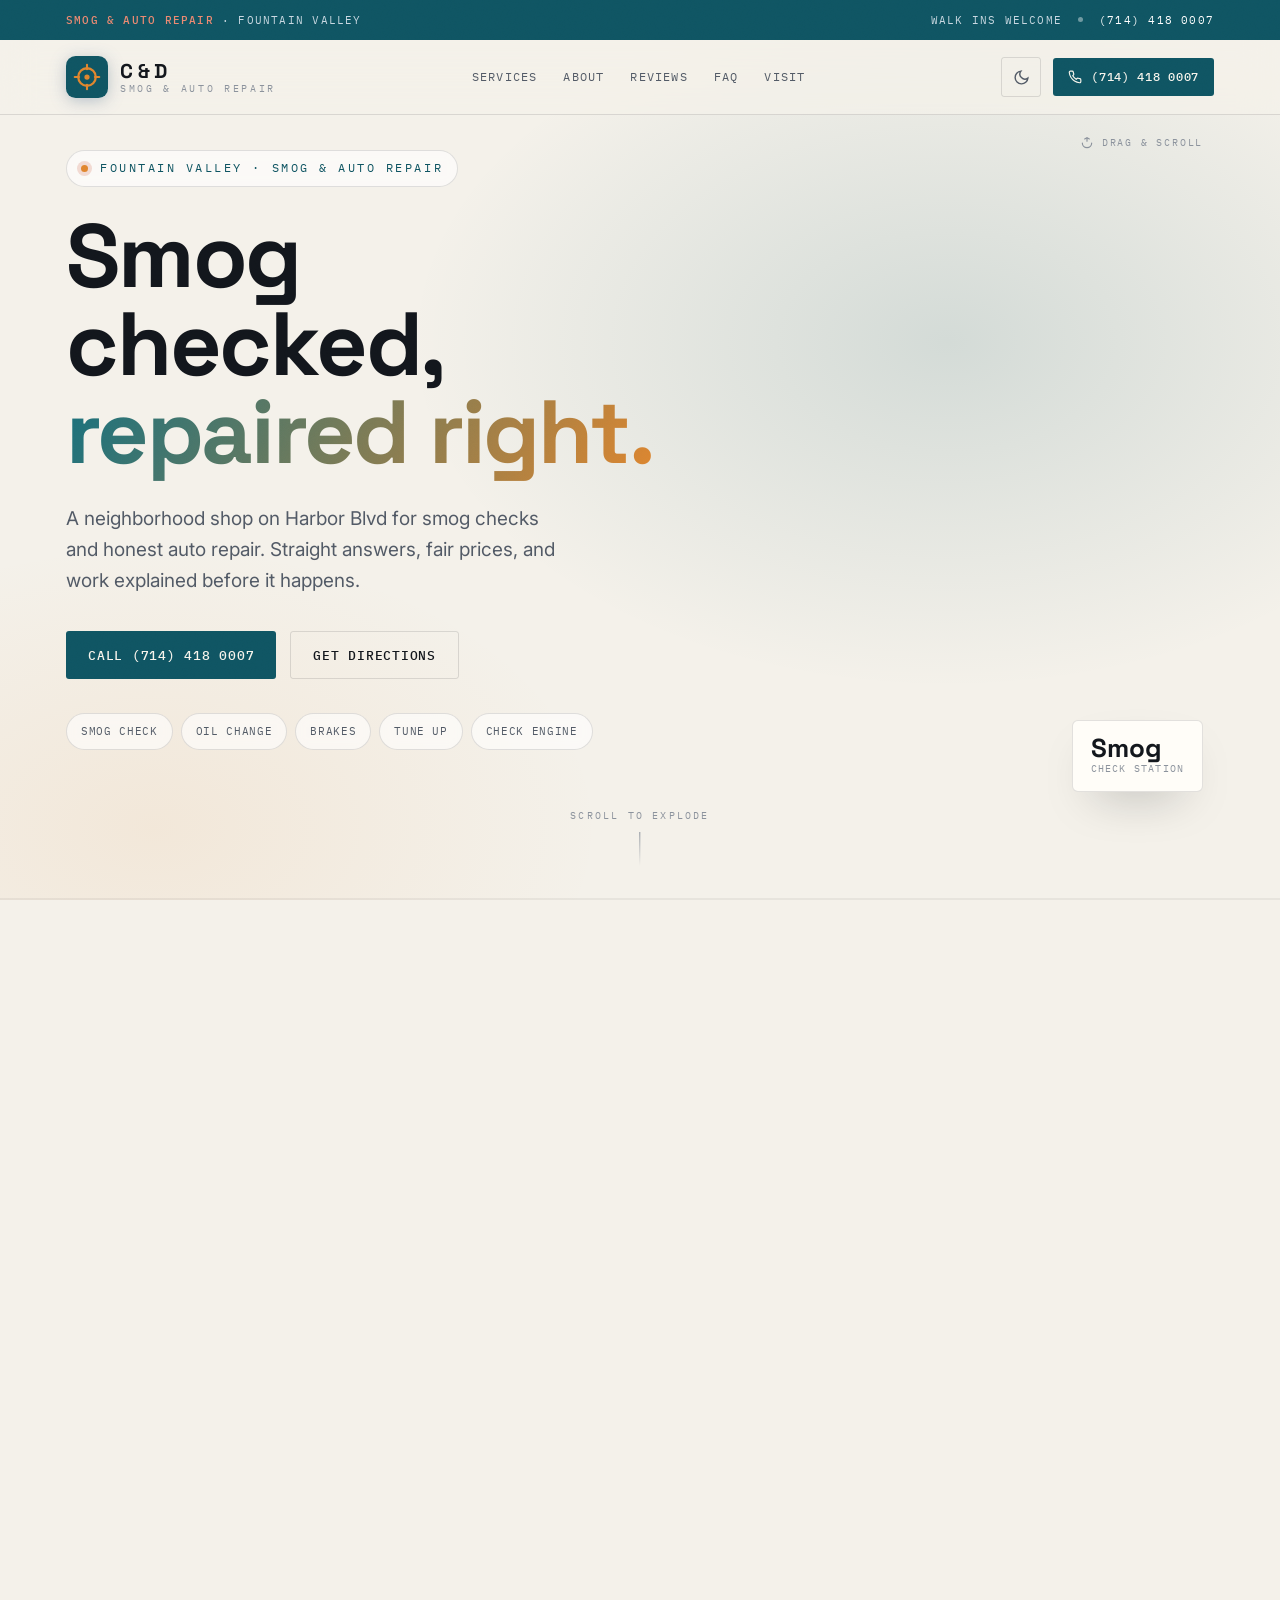
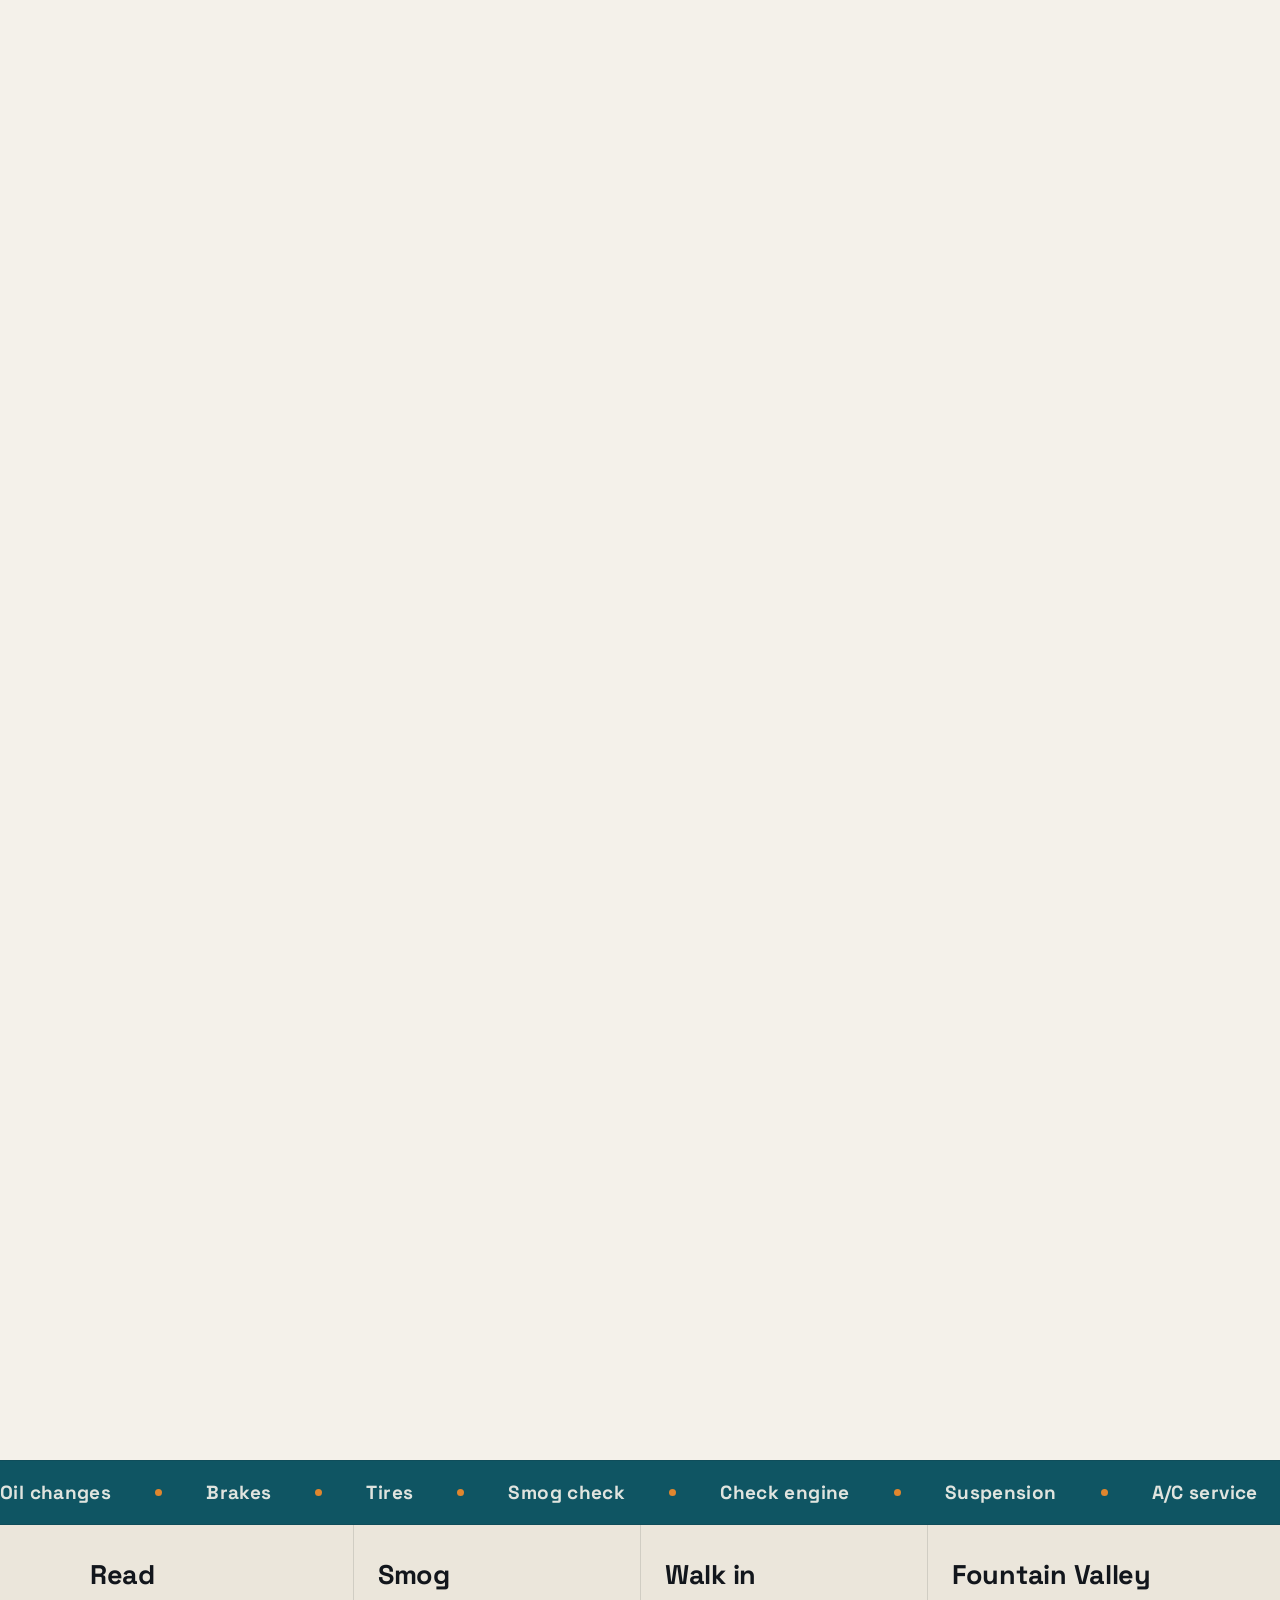
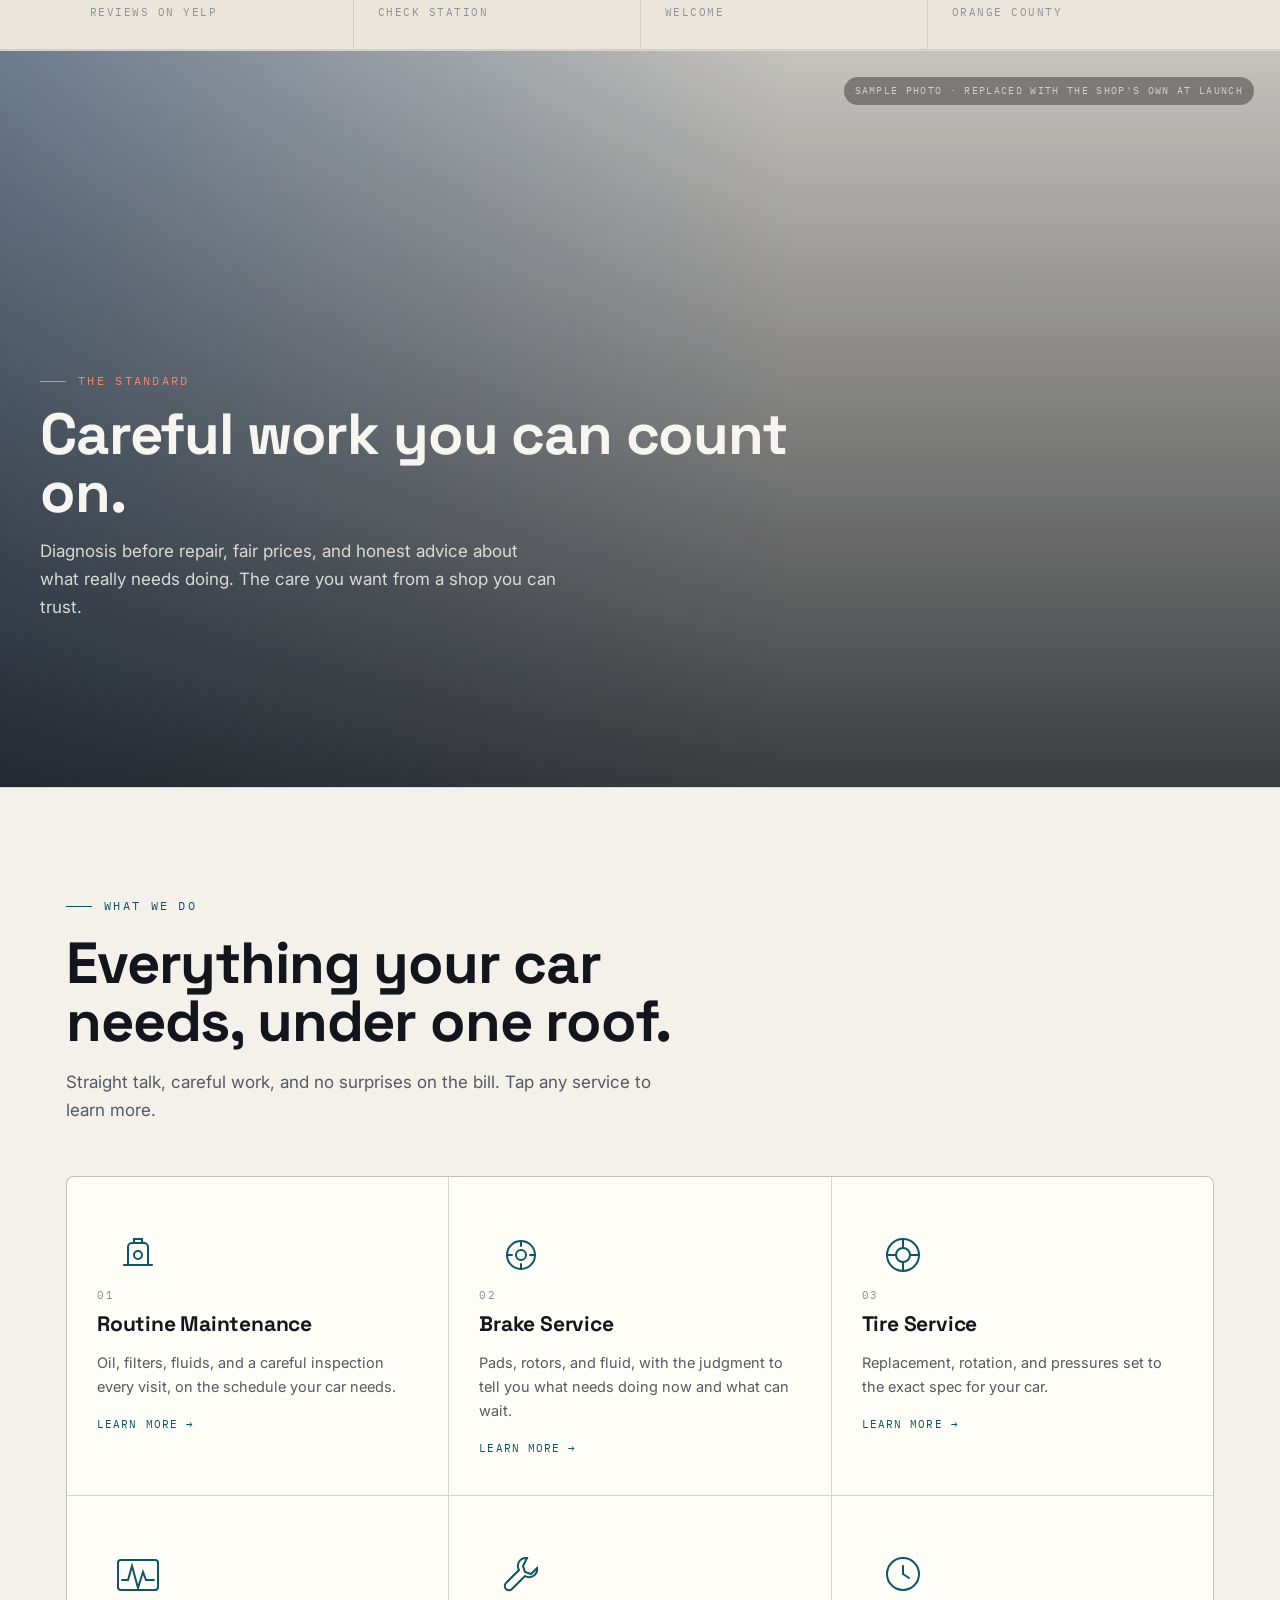
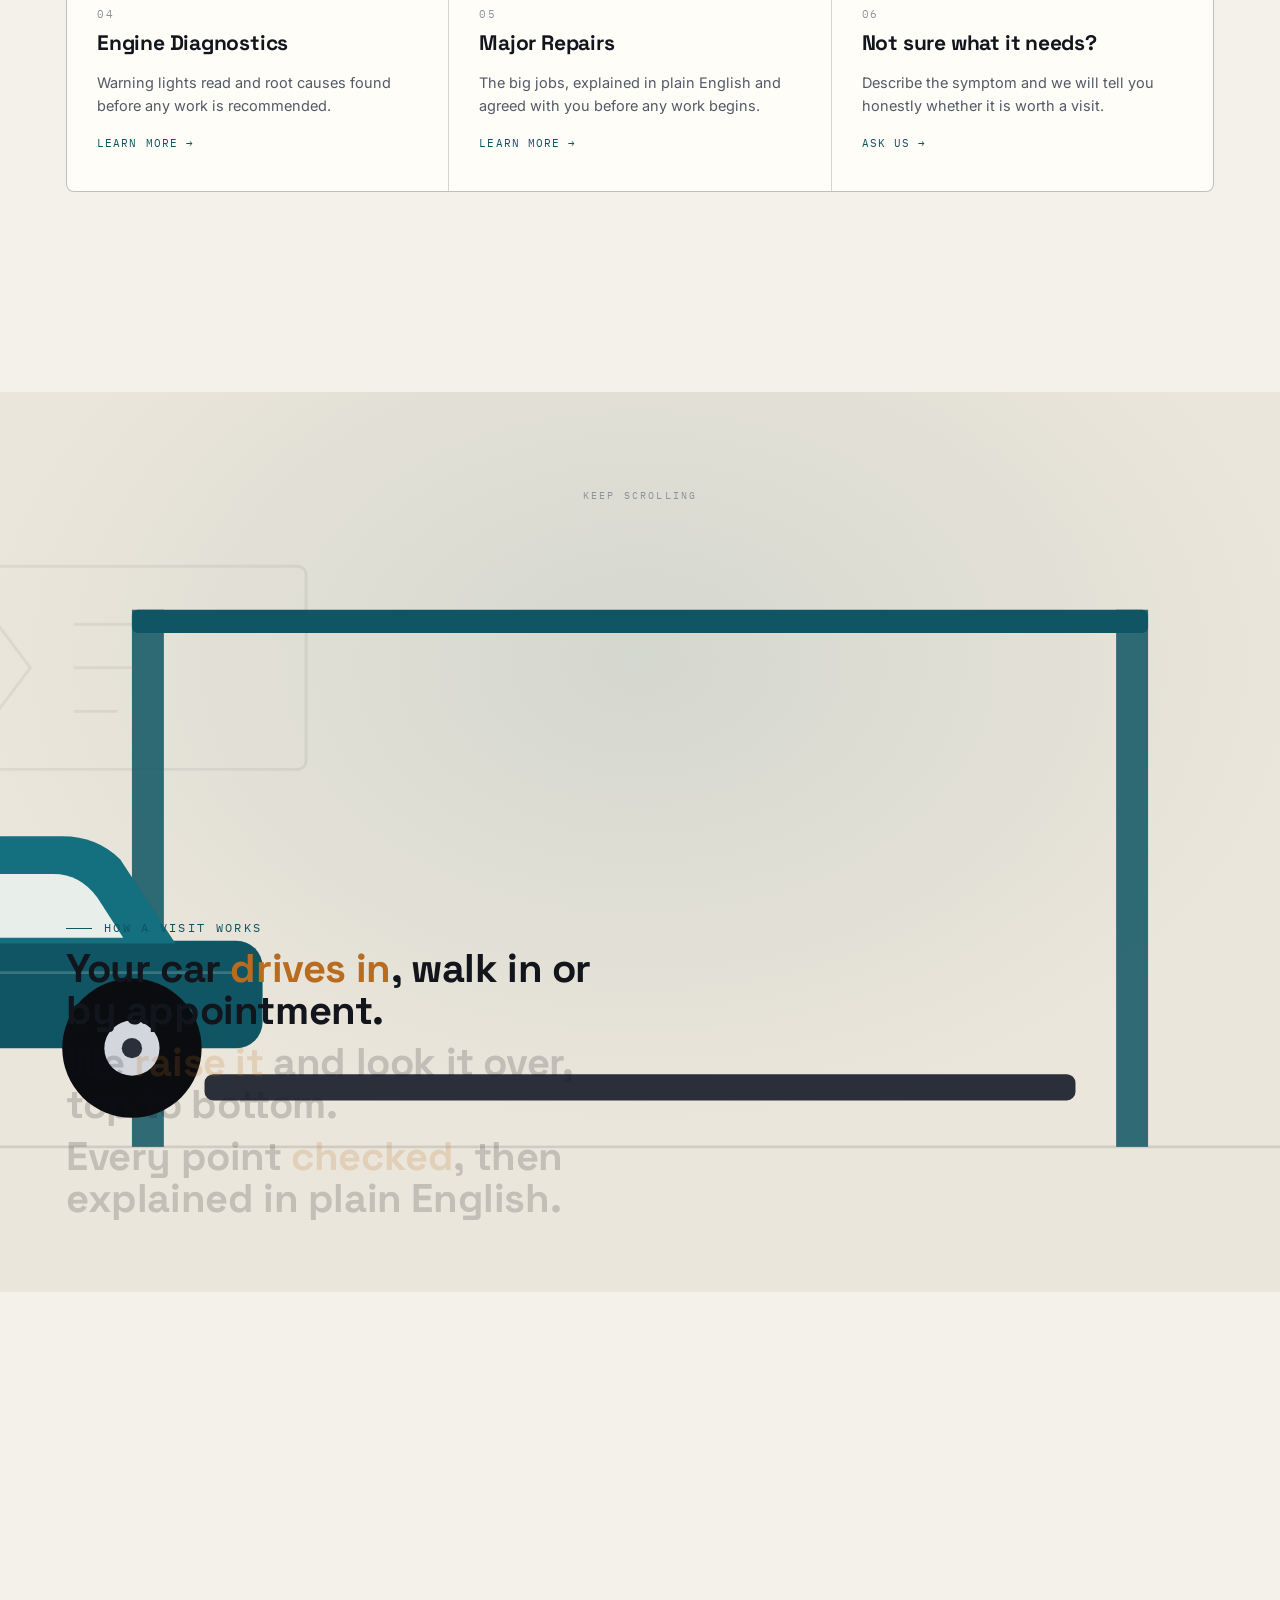
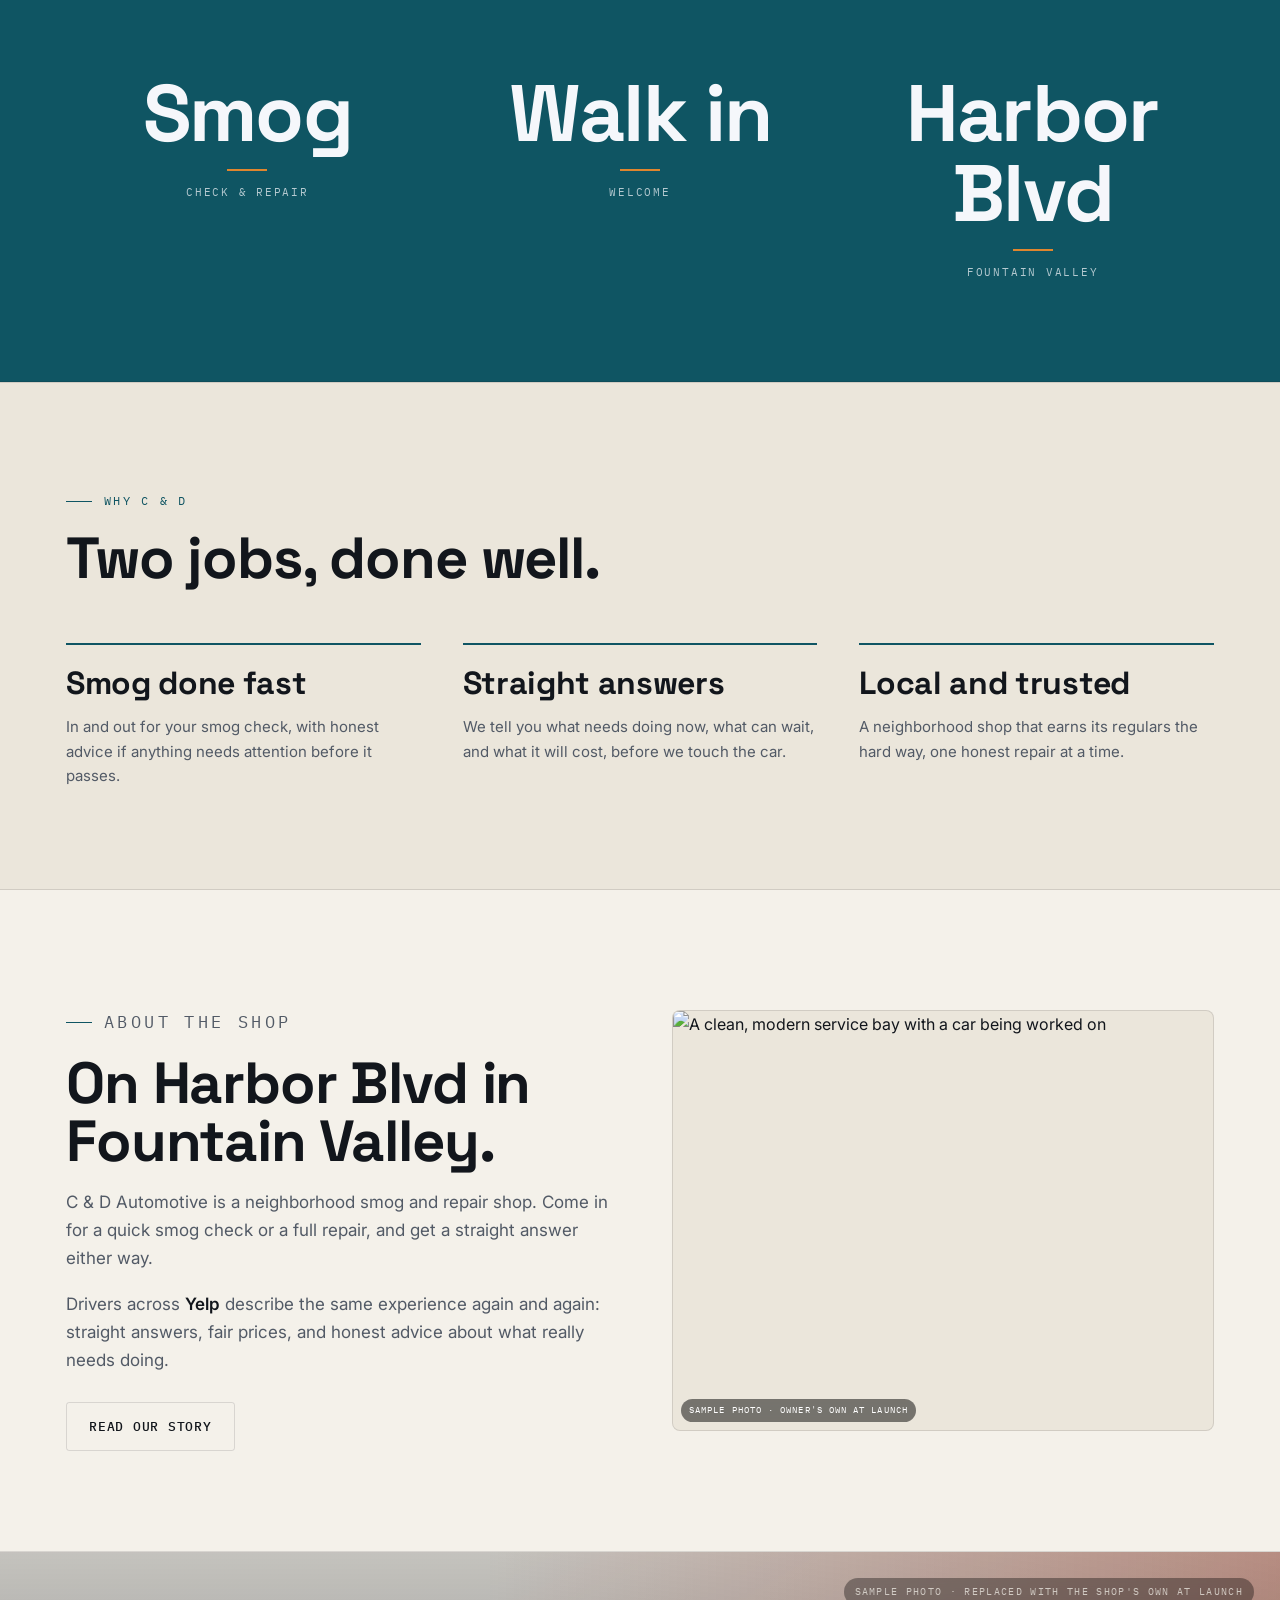
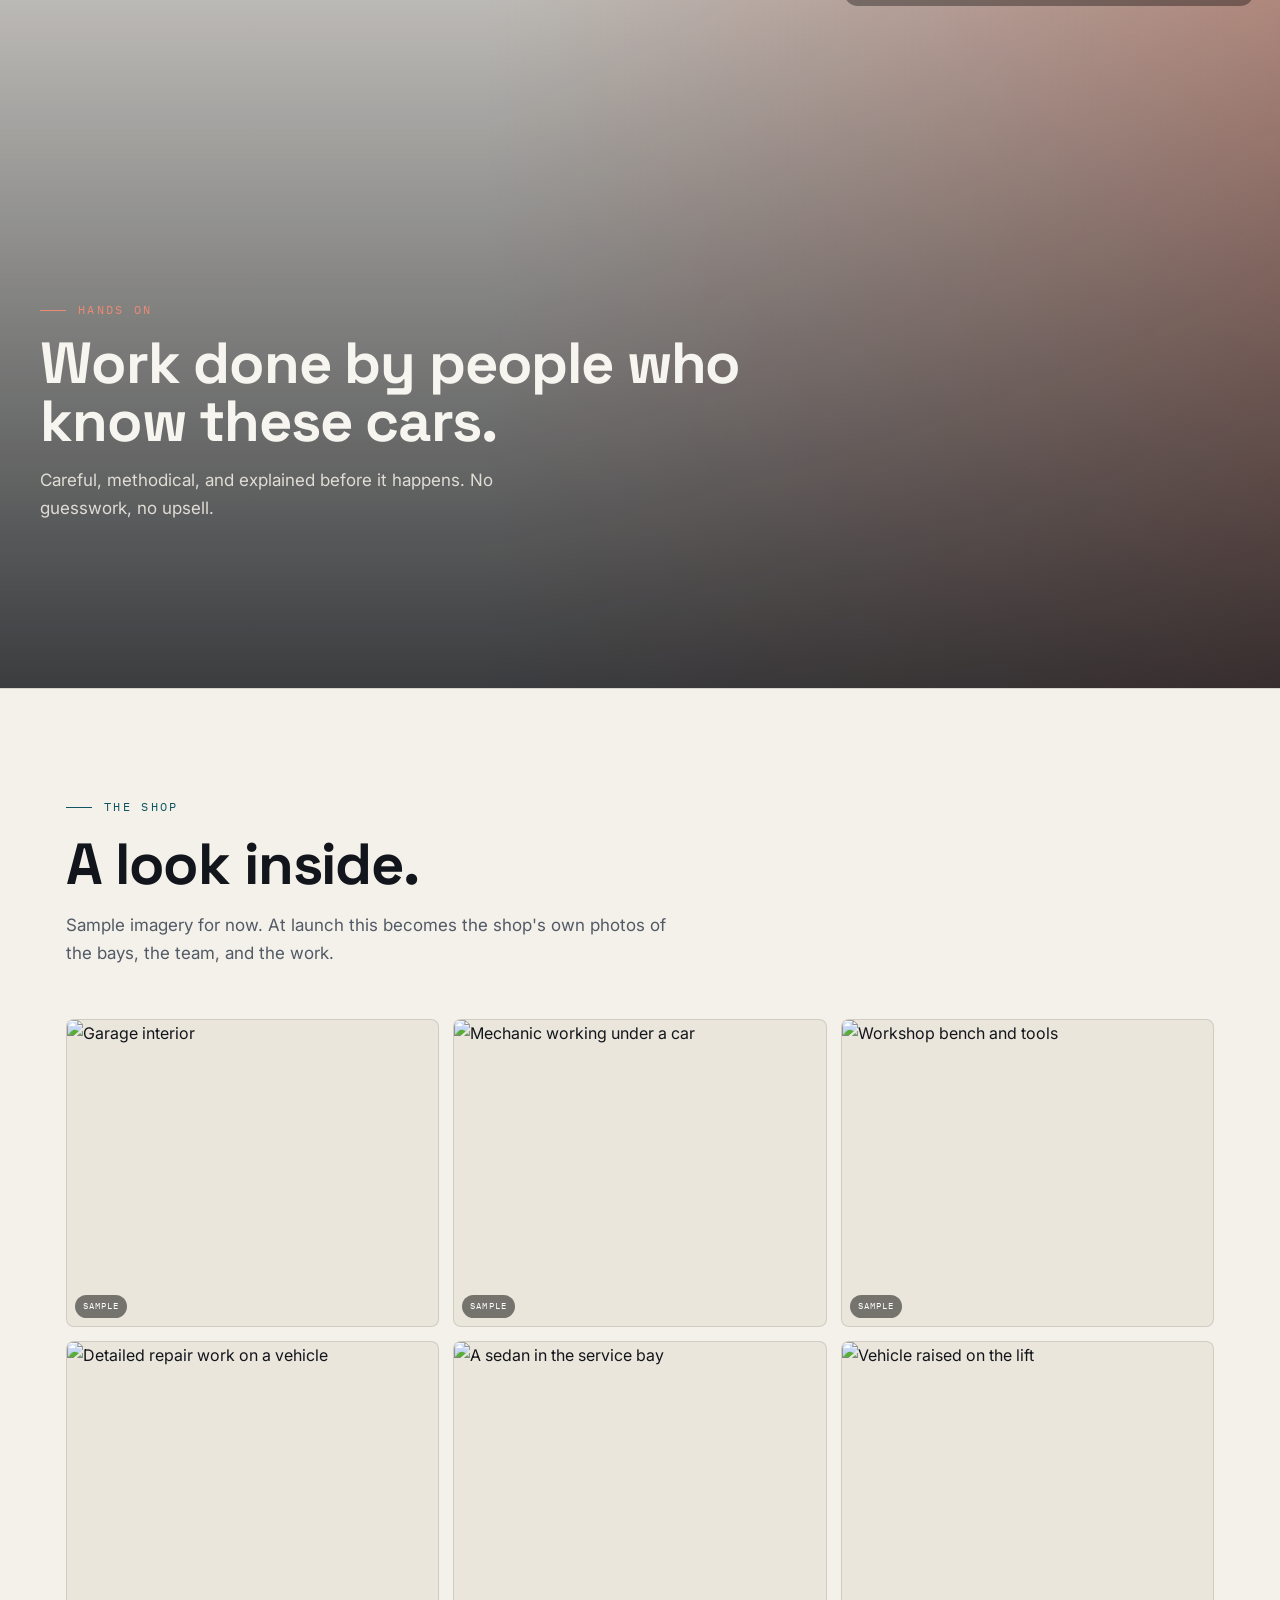
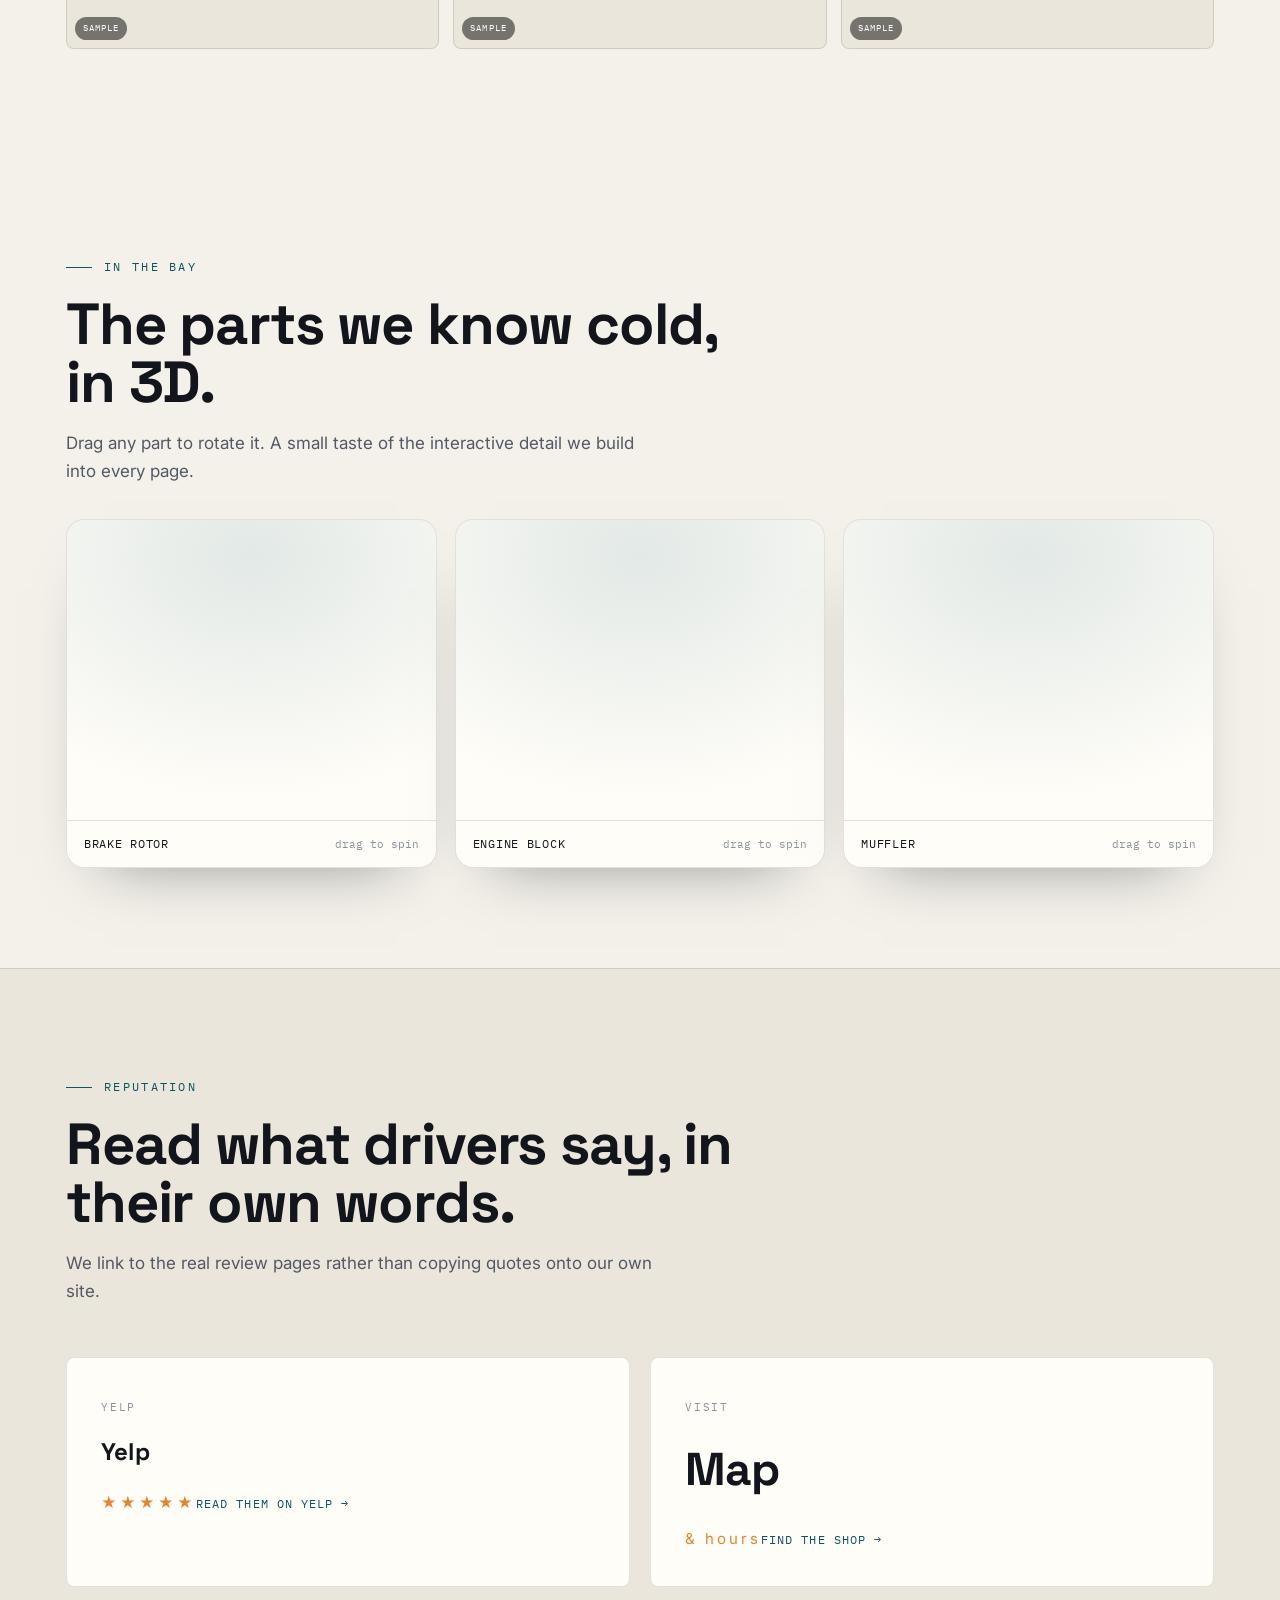
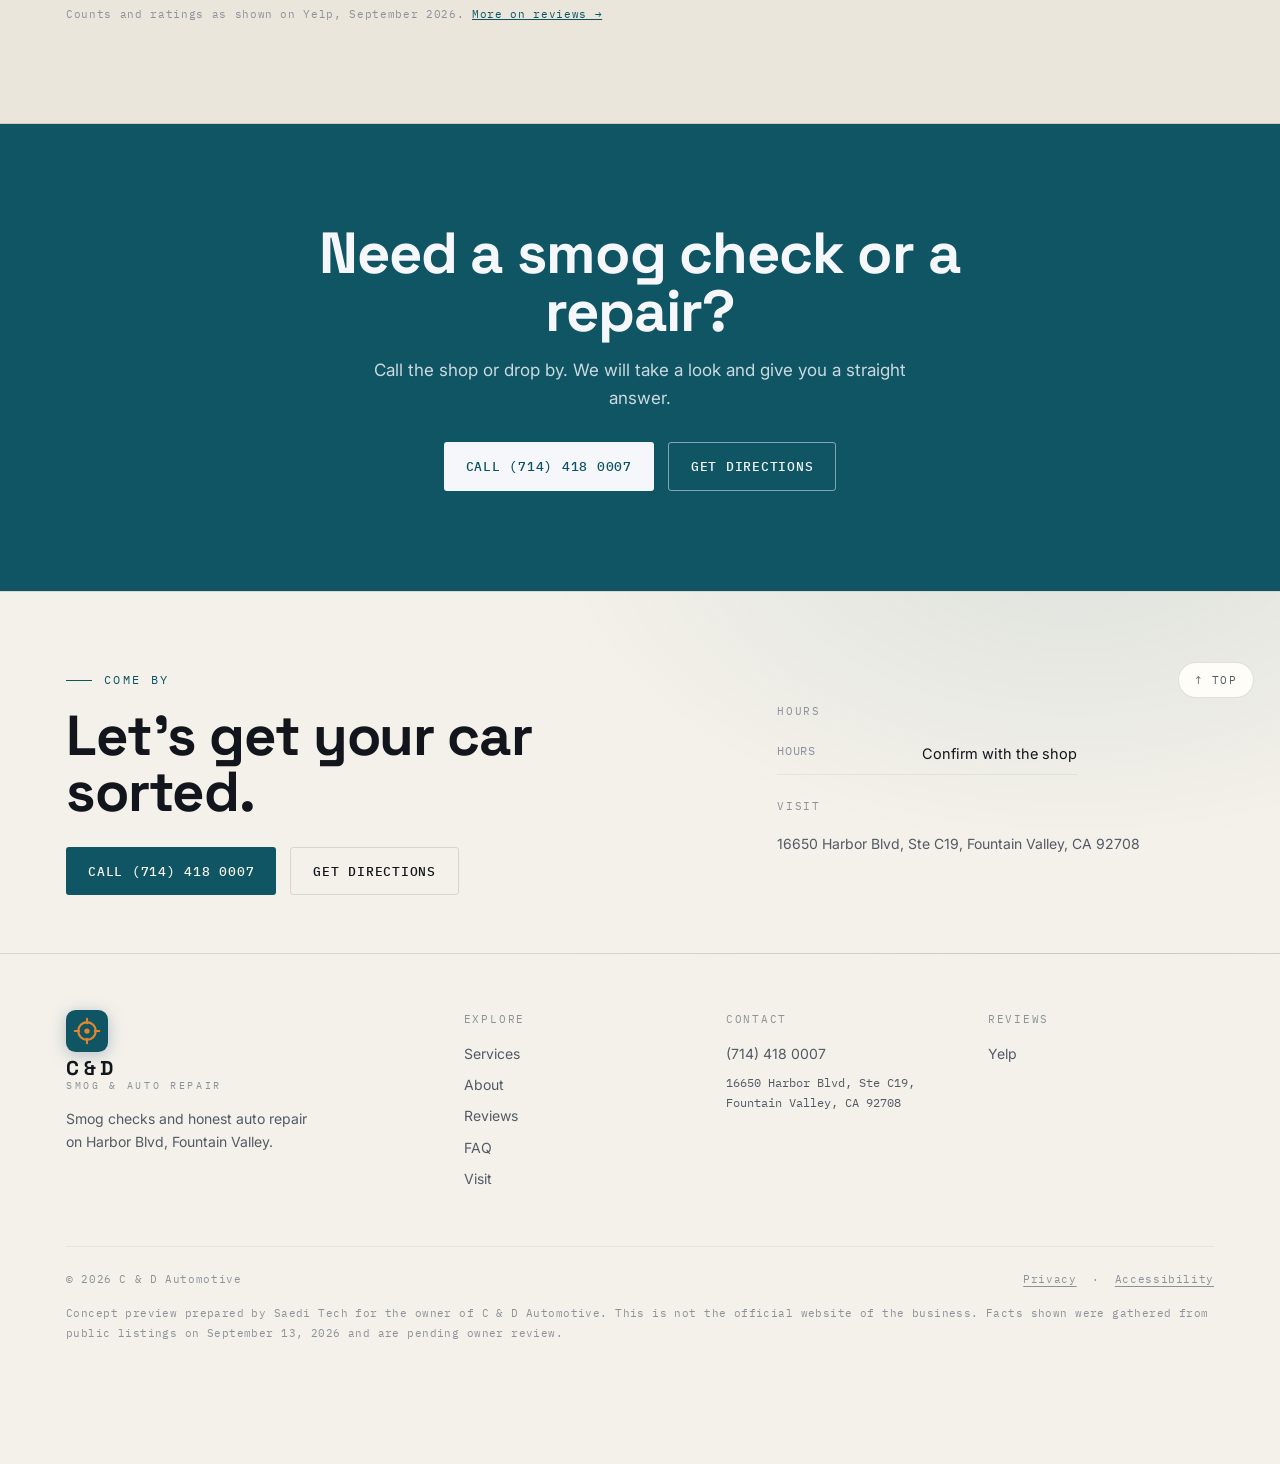
==== index.html @ d49f2857 "cd-automotive concept preview (wheel hero + 3D showcase) Co-Authored-By: Claude Opus 4.8 <noreply@an" ====
<!doctype html>
<html lang="en">
<head>
<meta charset="utf-8" />
<meta name="viewport" content="width=device-width, initial-scale=1" />
<meta name="robots" content="noindex, nofollow" />
<title>C &amp; D Automotive · Smog &amp; auto repair · Fountain Valley</title>
<meta name="description" content="C &amp; D Automotive in Fountain Valley. Smog checks, oil, brakes, tires and full auto repair. Call (714) 418 0007." />
<meta property="og:title" content="C &amp; D Automotive · Smog &amp; auto repair · Fountain Valley" />
<meta property="og:description" content="Smog checks, oil, brakes, tires and full auto repair. Call (714) 418 0007." />
<meta property="og:type" content="website" />
<link rel="icon" href="data:image/svg+xml,%3Csvg xmlns='http://www.w3.org/2000/svg' viewBox='0 0 32 32'%3E%3Ccircle cx='16' cy='16' r='15' fill='%230f5563'/%3E%3Ccircle cx='16' cy='16' r='8' fill='none' stroke='%23f4f1ea' stroke-width='2.2'/%3E%3Ccircle cx='16' cy='16' r='2.4' fill='%23f4f1ea'/%3E%3Cg stroke='%23f4f1ea' stroke-width='2' stroke-linecap='round'%3E%3Cpath d='M16 4v4M16 24v4M4 16h4M24 16h4'/%3E%3C/g%3E%3C/svg%3E">
<link rel="preconnect" href="https://fonts.googleapis.com"><link rel="preconnect" href="https://fonts.gstatic.com" crossorigin>
<link href="https://fonts.googleapis.com/css2?family=Space+Grotesk:wght@500;600;700&family=Inter:wght@400;500;600&family=IBM+Plex+Mono:wght@400;500&display=swap" rel="stylesheet">
<link rel="stylesheet" href="assets/site.css">
<script type="importmap">{ "imports": { "three": "https://unpkg.com/three@0.160.0/build/three.module.js", "three/": "https://unpkg.com/three@0.160.0/" } }</script>
<script type="application/ld+json">
{"@context":"https://schema.org","@type":"AutoRepair","name":"C &amp; D Automotive","telephone":"+17144180007","address":{"@type":"PostalAddress","streetAddress":"16650 Harbor Blvd, Ste C19","addressLocality":"Fountain Valley","addressRegion":"CA","postalCode":"92708","addressCountry":"US"},"sameAs":["https://www.yelp.com/biz/c-and-d-automotive-fountain-valley"]}
</script>
</head>
<body>
<a class="skip" href="#main">Skip to content</a>

<header class="sitehead" id="sitehead">
<div class="topbar"><div class="wrap tbin"><span class="tb-l"><b>Smog &amp; auto repair</b> · Fountain Valley</span><span class="tb-r"><span>Walk ins welcome</span><span class="dot2"></span><a href="tel:+17144180007">(714) 418 0007</a></span></div></div>
<nav class="top" aria-label="Main">
  <div class="wrap navin">
    <a class="logo" href="index.html" aria-label="C &amp; D Automotive, home">
      <svg class="emblem" viewBox="0 0 48 48" aria-hidden="true"><rect width="48" height="48" rx="11" fill="var(--indigo)"/><circle cx="24" cy="24" r="10" fill="none" stroke="var(--shu)" stroke-width="2.6"/><circle cx="24" cy="24" r="3" fill="var(--shu)"/><g stroke="var(--shu)" stroke-width="2.4" stroke-linecap="round"><path d="M24 10v5M24 33v5M10 24h5M33 24h5"/></g></svg>
      <span class="wm"><span class="n">C &amp; D</span><span class="s">Smog &amp; Auto Repair</span></span>
    </a>
    <div class="navlinks">
      <a href="services.html">Services</a><a href="about.html">About</a><a href="reviews.html">Reviews</a><a href="faq.html">FAQ</a><a href="visit.html">Visit</a>
    </div>
    <div class="navright">
      <button class="tgl" id="themeTgl" aria-label="Switch between day and night theme" aria-pressed="false"><svg id="icMoon" viewBox="0 0 24 24" fill="none" stroke="currentColor" stroke-width="2" stroke-linecap="round"><path d="M21 12.8A9 9 0 1 1 11.2 3a7 7 0 0 0 9.8 9.8z"/></svg><svg id="icSun" viewBox="0 0 24 24" fill="none" stroke="currentColor" stroke-width="2" stroke-linecap="round" style="display:none"><circle cx="12" cy="12" r="4"/><path d="M12 2v2M12 20v2M4.9 4.9l1.4 1.4M17.7 17.7l1.4 1.4M2 12h2M20 12h2M4.9 19.1l1.4-1.4M17.7 6.3l1.4-1.4"/></svg></button>
      <a class="btn btn-fill btn-sm" href="tel:+17144180007"><svg width="14" height="14" viewBox="0 0 24 24" fill="none" stroke="currentColor" stroke-width="2" stroke-linecap="round" aria-hidden="true"><path d="M22 16.9v3a2 2 0 0 1-2.2 2 19.8 19.8 0 0 1-8.6-3 19.5 19.5 0 0 1-6-6 19.8 19.8 0 0 1-3-8.7A2 2 0 0 1 4.1 2h3a2 2 0 0 1 2 1.7c.13 1 .36 1.9.7 2.8a2 2 0 0 1-.45 2.1L8.1 9.9a16 16 0 0 0 6 6l1.3-1.3a2 2 0 0 1 2.1-.45c.9.34 1.8.57 2.8.7A2 2 0 0 1 22 16.9z"/></svg><span class="lbl">(714) 418 0007</span></a>
      <button class="burger" id="burger" aria-label="Open menu"><svg viewBox="0 0 24 24" fill="none" stroke="currentColor" stroke-width="2" stroke-linecap="round"><path d="M3 6h18M3 12h18M3 18h18"/></svg></button>
    </div>
  </div>
</nav>
</header>
<div class="mmenu" id="mmenu" aria-label="Menu">
  <button class="mclose" id="mclose" aria-label="Close menu">✕</button>
  <a href="services.html">Services</a><a href="about.html">About</a><a href="reviews.html">Reviews</a><a href="faq.html">FAQ</a><a href="visit.html">Visit</a><a href="tel:+17144180007">Call the shop</a>
</div>

<header class="hero scroll3d" id="top">
  <div class="sticky">
    <div class="hero-bg" aria-hidden="true"></div>
    <canvas id="gl" aria-hidden="true"></canvas>
    <div class="hero-fb" aria-hidden="true"></div>
    <div class="wrap herogrid">
      <div class="hero-copy" id="stageA">
        <span class="tag"><span class="dot"></span> Fountain Valley · Smog &amp; auto repair</span>
        <h1>Smog checked, <span class="in">repaired right.</span></h1>
        <p class="lede">A neighborhood shop on Harbor Blvd for smog checks and honest auto repair. Straight answers, fair prices, and work explained before it happens.</p>
        <div class="cta">
          <a class="btn btn-fill" href="tel:+17144180007">Call (714) 418 0007</a>
          <a class="btn btn-line" href="visit.html">Get directions</a>
        </div>
        <div class="chips" aria-label="What we do"><span class="chip">Smog check</span><span class="chip">Oil change</span><span class="chip">Brakes</span><span class="chip">Tune up</span><span class="chip">Check engine</span></div>
      </div>
      <div class="callouts" id="stageB" aria-hidden="true">
        <h3>Every part, understood.</h3>
        <div class="callout"><span class="cn">01</span><span class="cx"><b>Tire &amp; fitment</b><span>Mounted and balanced to spec.</span></span></div>
        <div class="callout"><span class="cn">02</span><span class="cx"><b>Alloy wheel</b><span>Checked true, straight, and clean.</span></span></div>
        <div class="callout"><span class="cn">03</span><span class="cx"><b>Brake rotor</b><span>Measured, resurfaced, or replaced.</span></span></div>
        <div class="callout"><span class="cn">04</span><span class="cx"><b>Caliper</b><span>Pads and hardware serviced right.</span></span></div>
      </div>
    </div>
    <div class="badge3d" id="badge3d"><div><div class="rt">Smog</div><div class="rl">check station</div></div></div>
    <span class="grab" aria-hidden="true"><svg width="14" height="14" viewBox="0 0 24 24" fill="none" stroke="currentColor" stroke-width="2" stroke-linecap="round"><path d="M12 3v6M8 5l4-2 4 2M4 12a8 8 0 0 0 16 0"/></svg> Drag &amp; scroll</span>
    <div class="cue" aria-hidden="true">Scroll to explode<span class="bar"></span></div>
    <div class="hprog" aria-hidden="true"><i id="hprog"></i></div>
  </div>
</header>

<div class="marquee" aria-hidden="true"><div class="mrow"><span>Oil changes<span class="d"></span>Brakes<span class="d"></span>Tires<span class="d"></span>Smog check<span class="d"></span>Check engine<span class="d"></span>Suspension<span class="d"></span>A/C service<span class="d"></span>Batteries<span class="d"></span></span><span>Oil changes<span class="d"></span>Brakes<span class="d"></span>Tires<span class="d"></span>Smog check<span class="d"></span>Check engine<span class="d"></span>Suspension<span class="d"></span>A/C service<span class="d"></span>Batteries<span class="d"></span></span></div></div>

<div class="strip" role="region" aria-label="Shop facts">
  <div class="wrap stripin">
    <div class="stat"><a href="https://www.yelp.com/biz/c-and-d-automotive-fountain-valley" target="_blank" rel="noopener"><div class="v">Read</div><div class="l">reviews on Yelp</div></a></div>
    <div class="stat"><div class="v">Smog</div><div class="l">check station</div></div>
    <div class="stat"><div class="v">Walk in</div><div class="l">welcome</div></div>
    <div class="stat"><div class="v">Fountain Valley</div><div class="l">Orange County</div></div>
  </div>
</div>

<main id="main">
<section class="photoband" aria-label="The standard">
  <div class="pbimg" data-parallax="0.12" style="background-image:url('https://images.unsplash.com/photo-1613214150132-9606e332d68e?w=1800&q=75&auto=format&fit=crop')"></div>
  <span class="sampletag">Sample photo · replaced with the shop's own at launch</span>
  <div class="wrap pbin">
    <p class="pbk up">The standard</p>
    <h2 class="up">Careful work you can count on.</h2>
    <p class="up">Diagnosis before repair, fair prices, and honest advice about what really needs doing. The care you want from a shop you can trust.</p>
  </div>
</section>
<section id="services">
  <div class="wrap">
    <p class="kick up">What we do</p>
    <h2 class="up">Everything your car needs, under one roof.</h2>
    <p class="sub up">Straight talk, careful work, and no surprises on the bill. Tap any service to learn more.</p>
    <div class="svcgrid">
      <a class="svc up" href="services.html#maintenance"><span class="no">01</span><svg class="ic" viewBox="0 0 48 48" fill="none" stroke="currentColor" stroke-width="2" stroke-linecap="round" aria-hidden="true"><path d="M10 34h28M14 34V16a4 4 0 0 1 4-4h12a4 4 0 0 1 4 4v18M20 12V8h8v4"/><circle cx="24" cy="24" r="4"/></svg><h3>Routine Maintenance</h3><p>Oil, filters, fluids, and a careful inspection every visit, on the schedule your car needs.</p><span class="more">Learn more →</span></a>
      <a class="svc up" href="services.html#brakes"><span class="no">02</span><svg class="ic" viewBox="0 0 48 48" fill="none" stroke="currentColor" stroke-width="2" stroke-linecap="round" aria-hidden="true"><circle cx="24" cy="24" r="14"/><circle cx="24" cy="24" r="5"/><path d="M24 10v5M24 33v5M10 24h5M33 24h5"/></svg><h3>Brake Service</h3><p>Pads, rotors, and fluid, with the judgment to tell you what needs doing now and what can wait.</p><span class="more">Learn more →</span></a>
      <a class="svc up" href="services.html#tires"><span class="no">03</span><svg class="ic" viewBox="0 0 48 48" fill="none" stroke="currentColor" stroke-width="2" stroke-linecap="round" aria-hidden="true"><circle cx="24" cy="24" r="16"/><circle cx="24" cy="24" r="7"/><path d="M24 8v9M24 31v9M8 24h9M31 24h9"/></svg><h3>Tire Service</h3><p>Replacement, rotation, and pressures set to the exact spec for your car.</p><span class="more">Learn more →</span></a>
      <a class="svc up" href="services.html#diagnostics"><span class="no">04</span><svg class="ic" viewBox="0 0 48 48" fill="none" stroke="currentColor" stroke-width="2" stroke-linecap="round" aria-hidden="true"><path d="M8 30h6l4-14 6 22 5-16 3 8h8"/><rect x="4" y="10" width="40" height="30" rx="3"/></svg><h3>Engine Diagnostics</h3><p>Warning lights read and root causes found before any work is recommended.</p><span class="more">Learn more →</span></a>
      <a class="svc up" href="services.html#major"><span class="no">05</span><svg class="ic" viewBox="0 0 48 48" fill="none" stroke="currentColor" stroke-width="2" stroke-linecap="round" aria-hidden="true"><path d="M30 8a8 8 0 0 0-8 12L9 33a4 4 0 1 0 6 6l13-13a8 8 0 0 0 12-8l-6 6-6-2-2-6z"/></svg><h3>Major Repairs</h3><p>The big jobs, explained in plain English and agreed with you before any work begins.</p><span class="more">Learn more →</span></a>
      <a class="svc up" href="visit.html"><span class="no">06</span><svg class="ic" viewBox="0 0 48 48" fill="none" stroke="currentColor" stroke-width="2" stroke-linecap="round" aria-hidden="true"><circle cx="24" cy="24" r="16"/><path d="M24 16v8l6 4"/></svg><h3>Not sure what it needs?</h3><p>Describe the symptom and we will tell you honestly whether it is worth a visit.</p><span class="more">Ask us →</span></a>
    </div>
  </div>
</section>

<section class="garage" id="garage" data-scrub aria-label="How a visit works">
  <div class="stage">
    <span class="ghint" aria-hidden="true">Keep scrolling</span>
    <svg class="gsvg" viewBox="0 0 1200 620" preserveAspectRatio="xMidYMax slice" aria-hidden="true">
      <line x1="0" y1="520" x2="1200" y2="520" stroke="var(--line)" stroke-width="2"/>
      <g opacity=".5" stroke="var(--line)" stroke-width="2" fill="none"><rect x="70" y="120" width="300" height="140" rx="6"/><path d="M110 150v80M150 150l30 40-30 40M210 160h40M210 190h40M210 220h30"/></g>
      <rect x="250" y="150" width="22" height="370" fill="var(--indigo)" opacity=".85"/><rect x="928" y="150" width="22" height="370" fill="var(--indigo)" opacity=".85"/>
      <rect x="250" y="150" width="700" height="16" rx="4" fill="var(--indigo)"/>
      <g id="g-lift">
        <rect x="300" y="470" width="600" height="18" rx="6" fill="#2a2f3a"/>
        <g id="g-car">
          <rect x="340" y="378" width="520" height="74" rx="18" fill="var(--indigo)"/>
          <path d="M470 380 L522 320 Q536 306 560 306 L722 306 Q746 306 762 322 L800 380 Z" fill="var(--indigo-2)"/>
          <path d="M486 376 L528 332 L616 332 L616 376 Z" fill="var(--card)" opacity=".9"/>
          <path d="M636 376 L636 332 L716 332 Q734 332 746 348 L764 376 Z" fill="var(--card)" opacity=".9"/>
          <path d="M360 400 H840" stroke="rgba(255,255,255,.18)" stroke-width="2"/>
          <circle cx="440" cy="452" r="48" fill="#0b0c10"/><circle cx="440" cy="452" r="19" fill="#d3d7dd"/><circle cx="440" cy="452" r="7" fill="#2a2f3a"/>
          <circle cx="770" cy="452" r="48" fill="#0b0c10"/><circle cx="770" cy="452" r="19" fill="#d3d7dd"/><circle cx="770" cy="452" r="7" fill="#2a2f3a"/>
          <g fill="none" stroke="var(--shu)" stroke-width="3">
            <g class="g-pt"><circle cx="440" cy="452" r="30"/><circle cx="440" cy="418" r="3" fill="var(--shu)"/></g>
            <g class="g-pt"><circle cx="770" cy="452" r="30"/><circle cx="770" cy="418" r="3" fill="var(--shu)"/></g>
            <g class="g-pt"><circle cx="392" cy="392" r="20"/><circle cx="392" cy="376" r="3" fill="var(--shu)"/></g>
            <g class="g-pt"><circle cx="708" cy="344" r="20"/><circle cx="708" cy="328" r="3" fill="var(--shu)"/></g>
          </g>
        </g>
      </g>
    </svg>
    <div class="wrap stagewrap">
      <p class="glabel">How a visit works</p>
      <div class="gsteps">
        <p class="g-step">Your car <b>drives in</b>, walk in or by appointment.</p>
        <p class="g-step">We <b>raise it</b> and look it over, top to bottom.</p>
        <p class="g-step">Every point <b>checked</b>, then explained in plain English.</p>
      </div>
    </div>
  </div>
</section>

<section class="countband">
  <div class="wrap">
    <div class="countgrid">
      <div><div class="cnum">Smog</div><div class="cbar"></div><div class="clab">check &amp; repair</div></div>
      <div><div class="cnum">Walk in</div><div class="cbar"></div><div class="clab">welcome</div></div>
      <div><div class="cnum">Harbor Blvd</div><div class="cbar"></div><div class="clab">Fountain Valley</div></div>
    </div>
  </div>
</section>

<section id="why">
  <div class="wrap">
    <p class="kick up">Why C &amp; D</p>
    <h2 class="up">Two jobs, done well.</h2>
    <div class="whygrid">
      <div class="why up"><div class="big">Smog done fast</div><p>In and out for your smog check, with honest advice if anything needs attention before it passes.</p></div>
      <div class="why up"><div class="big">Straight answers</div><p>We tell you what needs doing now, what can wait, and what it will cost, before we touch the car.</p></div>
      <div class="why up"><div class="big">Local and trusted</div><p>A neighborhood shop that earns its regulars the hard way, one honest repair at a time.</p></div>
    </div>
  </div>
</section>

<section id="about">
  <div class="wrap abgrid">
    <div class="abcopy">
      <p class="kick up">About the shop</p>
      <h2 class="up">On Harbor Blvd in Fountain Valley.</h2>
      <p class="up">C &amp; D Automotive is a neighborhood smog and repair shop. Come in for a quick smog check or a full repair, and get a straight answer either way.</p>
      <p class="up">Drivers across <strong>Yelp</strong> describe the same experience again and again: straight answers, fair prices, and honest advice about what really needs doing.</p>
      <p class="up"><a class="btn btn-line" href="about.html" style="margin-top:10px">Read our story</a></p>
    </div>
    <div class="imgfill up" role="img" aria-label="Inside a modern service bay">
      <img src="https://images.unsplash.com/photo-1771340012319-0b4fca008b54?w=1100&q=75&auto=format&fit=crop" alt="A clean, modern service bay with a car being worked on" loading="lazy">
      <span class="stamp">Sample photo · owner's own at launch</span>
    </div>
  </div>
</section>

<section class="photoband right" aria-label="Hands on">
  <div class="pbimg" data-parallax="0.12" style="background-image:url('https://images.unsplash.com/photo-1619642751034-765dfdf7c58e?w=1800&q=75&auto=format&fit=crop')"></div>
  <span class="sampletag">Sample photo · replaced with the shop's own at launch</span>
  <div class="wrap pbin">
    <p class="pbk up">Hands on</p>
    <h2 class="up">Work done by people who know these cars.</h2>
    <p class="up">Careful, methodical, and explained before it happens. No guesswork, no upsell.</p>
  </div>
</section>

<section id="gallery">
  <div class="wrap">
    <p class="kick up">The shop</p>
    <h2 class="up">A look inside.</h2>
    <p class="sub up">Sample imagery for now. At launch this becomes the shop's own photos of the bays, the team, and the work.</p>
    <div class="gal2">
      <div class="imgfill up"><img src="https://images.unsplash.com/photo-1619505372149-07875c35b313?w=800&q=72&auto=format&fit=crop" alt="Garage interior" loading="lazy"><span class="stamp">Sample</span></div>
      <div class="imgfill up"><img src="https://images.unsplash.com/photo-1599256872237-5dcc0fbe9668?w=800&q=72&auto=format&fit=crop" alt="Mechanic working under a car" loading="lazy"><span class="stamp">Sample</span></div>
      <div class="imgfill up"><img src="https://images.unsplash.com/photo-1676018366904-c083ed678e60?w=800&q=72&auto=format&fit=crop" alt="Workshop bench and tools" loading="lazy"><span class="stamp">Sample</span></div>
      <div class="imgfill up"><img src="https://images.unsplash.com/photo-1613214150333-53afb7561e6d?w=800&q=72&auto=format&fit=crop" alt="Detailed repair work on a vehicle" loading="lazy"><span class="stamp">Sample</span></div>
      <div class="imgfill up"><img src="https://images.unsplash.com/photo-1735361039382-d78a0a0cc185?w=800&q=72&auto=format&fit=crop" alt="A sedan in the service bay" loading="lazy"><span class="stamp">Sample</span></div>
      <div class="imgfill up"><img src="https://images.unsplash.com/photo-1723099971299-3789db53604c?w=800&q=72&auto=format&fit=crop" alt="Vehicle raised on the lift" loading="lazy"><span class="stamp">Sample</span></div>
    </div>
  </div>
</section>

<section id="explore3d" class="show3d">
  <div class="wrap">
    <p class="kick up">In the bay</p>
    <h2 class="up">The parts we know cold, in 3D.</h2>
    <p class="sub up">Drag any part to rotate it. A small taste of the interactive detail we build into every page.</p>
    <div class="o3grid"><figure class="o3 up"><canvas class="obj3d" data-obj="rotor" data-accent="e0862e" aria-label="Interactive 3D part"></canvas><figcaption>Brake rotor<span class="drag">drag to spin</span></figcaption></figure><figure class="o3 up"><canvas class="obj3d" data-obj="engine" data-accent="0f5563" aria-label="Interactive 3D part"></canvas><figcaption>Engine block<span class="drag">drag to spin</span></figcaption></figure><figure class="o3 up"><canvas class="obj3d" data-obj="muffler" aria-label="Interactive 3D part"></canvas><figcaption>Muffler<span class="drag">drag to spin</span></figcaption></figure></div>
  </div>
</section>
<section id="reviews" class="band">
  <div class="wrap">
    <p class="kick up">Reputation</p>
    <h2 class="up">Read what drivers say, in their own words.</h2>
    <p class="sub up">We link to the real review pages rather than copying quotes onto our own site.</p>
    <div class="revgrid">
      <a class="rev up" href="https://www.yelp.com/biz/c-and-d-automotive-fountain-valley" target="_blank" rel="noopener"><span class="plat">Yelp</span><div class="score" style="font-size:1.5rem;letter-spacing:.01em">Yelp</div><span class="stars" aria-hidden="true">★★★★★</span><span class="go">Read them on Yelp →</span></a>
      <a class="rev up" href="visit.html"><span class="plat">Visit</span><div class="score">Map</div><span class="stars" aria-hidden="true">&amp; hours</span><span class="go">Find the shop →</span></a>
    </div>
    <p class="revnote up">Counts and ratings as shown on Yelp, September 2026. <a href="reviews.html" style="color:var(--indigo-tx)">More on reviews →</a></p>
  </div>
</section>

<section class="ctaband">
  <div class="wrap">
    <h2 class="up">Need a smog check or a repair?</h2>
    <p class="up">Call the shop or drop by. We will take a look and give you a straight answer.</p>
    <div class="cta up"><a class="btn btn-fill" href="tel:+17144180007">Call (714) 418 0007</a><a class="btn btn-line" href="visit.html">Get directions</a></div>
  </div>
</section>
</main>

<footer>
  <button class="backtop" id="backtop" aria-label="Back to top">↑ Top</button>
  <div class="foot-hero"><div class="wrap"><div class="foot-top">
    <div class="foot-cta"><p class="kick">Come by</p><h2>Let's get your car sorted.</h2><div class="cta"><a class="btn btn-fill" href="tel:+17144180007">Call (714) 418 0007</a><a class="btn btn-line" href="visit.html">Get directions</a></div></div>
    <div class="foot-hours"><p class="ft">Hours</p><div class="hrow"><span>Hours</span><span>Confirm with the shop</span></div><p class="ft" style="margin-top:22px">Visit</p><p class="addr">16650 Harbor Blvd, Ste C19, Fountain Valley, CA 92708</p></div>
  </div></div></div>
  <div class="wrap foot-main">
    <div class="fgrid">
      <div class="fbrand">
        <a class="logo" href="index.html" aria-label="C &amp; D Automotive, home"><svg class="emblem" viewBox="0 0 48 48" aria-hidden="true"><rect width="48" height="48" rx="11" fill="var(--indigo)"/><circle cx="24" cy="24" r="10" fill="none" stroke="var(--shu)" stroke-width="2.6"/><circle cx="24" cy="24" r="3" fill="var(--shu)"/><g stroke="var(--shu)" stroke-width="2.4" stroke-linecap="round"><path d="M24 10v5M24 33v5M10 24h5M33 24h5"/></g></svg><span class="wm"><span class="n">C &amp; D</span><span class="s">Smog &amp; Auto Repair</span></span></a>
        <p>Smog checks and honest auto repair on Harbor Blvd, Fountain Valley.</p>
      </div>
      <div class="fcol"><p class="ft">Explore</p><a href="services.html">Services</a><a href="about.html">About</a><a href="reviews.html">Reviews</a><a href="faq.html">FAQ</a><a href="visit.html">Visit</a></div>
      <div class="fcol"><p class="ft">Contact</p><a href="tel:+17144180007">(714) 418 0007</a><p class="mono" style="font-size:12px">16650 Harbor Blvd, Ste C19, Fountain Valley, CA 92708</p></div>
      <div class="fcol"><p class="ft">Reviews</p><a href="https://www.yelp.com/biz/c-and-d-automotive-fountain-valley" target="_blank" rel="noopener">Yelp</a></div>
    </div>
    <div class="legal">
      <span>© 2026 C &amp; D Automotive</span>
      <span><a href="privacy.html">Privacy</a> &nbsp;·&nbsp; <a href="accessibility.html">Accessibility</a></span>
    </div>
    <p class="preview-note">Concept preview prepared by Saedi Tech for the owner of C &amp; D Automotive. This is not the official website of the business. Facts shown were gathered from public listings on September 13, 2026 and are pending owner review.</p>
  </div>
</footer>

<div class="callbar" role="navigation" aria-label="Quick actions">
  <a class="c1" href="tel:+17144180007"><svg width="14" height="14" viewBox="0 0 24 24" fill="none" stroke="currentColor" stroke-width="2" stroke-linecap="round" aria-hidden="true"><path d="M22 16.9v3a2 2 0 0 1-2.2 2 19.8 19.8 0 0 1-8.6-3 19.5 19.5 0 0 1-6-6 19.8 19.8 0 0 1-3-8.7A2 2 0 0 1 4.1 2h3a2 2 0 0 1 2 1.7c.13 1 .36 1.9.7 2.8a2 2 0 0 1-.45 2.1L8.1 9.9a16 16 0 0 0 6 6l1.3-1.3a2 2 0 0 1 2.1-.45c.9.34 1.8.57 2.8.7A2 2 0 0 1 22 16.9z"/></svg>Call the shop</a>
  <a class="c2" href="visit.html">Get directions</a>
</div>

<script src="assets/app.js" defer></script>
<script type="module" src="assets/hero3d.js"></script><script type="module" src="assets/objects3d.js"></script>
</body>
</html>
---- assets/site.css ----
/* Hiro's Auto Repair — shared design system (Saedi Tech concept preview) */
:root{
  --bg:#f4f1ea; --bg2:#ebe6db; --card:#fffdf8; --card2:#f7f3ea;
  --line:rgba(18,22,28,.12); --line2:rgba(18,22,28,.06);
  --text:#12161c; --muted:#525a66; --faint:#8b929c;
  --indigo:#0f5563; --indigo-2:#14707f; --indigo-tx:#0d5361; --indigo-soft:rgba(15,85,99,.1);
  --shu:#e0862e; --shu-tx:#b96c1e; --gold:#e0862e;
  --nav-bg:rgba(244,241,234,.72); --chip-bg:rgba(255,255,255,.6); --btn-tx:#f7f4ec;
  --hero-a:rgba(15,85,99,.14); --hero-b:rgba(224,134,46,.09); --grain:.035;
  --map-filter:saturate(.9) contrast(1.02); --ease:cubic-bezier(.16,1,.3,1);
}
:root[data-theme="night"]{
  --bg:#080b10; --bg2:#0c1016; --card:#10151d; --card2:#0d1219;
  --line:rgba(237,240,244,.1); --line2:rgba(237,240,244,.05);
  --text:#eef1f5; --muted:#a6adb8; --faint:#69707c;
  --indigo:#3fb0c4; --indigo-2:#5cc6d8; --indigo-tx:#86d6e4; --indigo-soft:rgba(63,176,196,.12);
  --shu:#eaa055; --shu-tx:#f0b56f; --gold:#eaa055;
  --nav-bg:rgba(8,11,16,.66); --chip-bg:rgba(16,21,29,.5); --btn-tx:#080b10;
  --hero-a:rgba(63,176,196,.26); --hero-b:rgba(234,160,85,.12); --grain:.06;
  --map-filter:grayscale(1) invert(.92) contrast(.9) hue-rotate(180deg);
}
*{margin:0;padding:0;box-sizing:border-box}
html{scroll-behavior:smooth}
@media (prefers-reduced-motion:reduce){html{scroll-behavior:auto}}
body{background:var(--bg);color:var(--text);font-family:'Inter',system-ui,sans-serif;font-size:16px;line-height:1.65;-webkit-font-smoothing:antialiased;transition:background .5s,color .5s;overflow-x:hidden}
::selection{background:var(--indigo);color:var(--btn-tx)}
img,svg{max-width:100%}a{color:inherit}
.jp{font-family:'Noto Sans JP','Inter',sans-serif}
.mono{font-family:'IBM Plex Mono',monospace}
.wrap{max-width:1200px;margin:0 auto;padding:0 26px}
.narrow{max-width:900px}
.skip{position:absolute;left:-9999px;top:0;background:var(--indigo);color:var(--btn-tx);padding:10px 18px;z-index:200;font-weight:600}
.skip:focus{left:12px;top:12px}
:focus-visible{outline:2px solid var(--indigo);outline-offset:3px;border-radius:2px}
body::after{content:"";position:fixed;inset:0;z-index:300;pointer-events:none;opacity:var(--grain);mix-blend-mode:overlay;background-image:url("data:image/svg+xml,%3Csvg xmlns='http://www.w3.org/2000/svg' width='120' height='120'%3E%3Cfilter id='n'%3E%3CfeTurbulence type='fractalNoise' baseFrequency='.85' numOctaves='2'/%3E%3C/filter%3E%3Crect width='100%25' height='100%25' filter='url(%23n)'/%3E%3C/svg%3E")}

/* logo */
.logo{display:flex;align-items:center;gap:12px;text-decoration:none}
.logo .emblem{width:42px;height:42px;flex:none;filter:drop-shadow(0 3px 8px rgba(23,63,115,.28))}
.logo .wm{display:flex;flex-direction:column;line-height:1}
.logo .wm .n{font-family:'Space Grotesk',sans-serif;font-weight:800;font-size:20px;letter-spacing:-.01em;color:var(--text)}
.logo .wm .s{font-family:'IBM Plex Mono',monospace;font-size:9.5px;letter-spacing:.28em;text-transform:uppercase;color:var(--faint);margin-top:3px}
.logo .wm .s b{color:var(--shu-tx);font-weight:500}

/* header (top bar + nav) */
.sitehead{position:fixed;top:0;left:0;right:0;z-index:100}
.topbar{background:var(--indigo);color:#eaf0f8;height:40px;overflow:hidden;transition:height .35s var(--ease),opacity .3s}
.topbar .tbin{display:flex;align-items:center;justify-content:space-between;height:40px;font-family:'IBM Plex Mono',monospace;font-size:11px;letter-spacing:.11em;text-transform:uppercase}
.topbar .tb-l{color:rgba(234,240,248,.85)}.topbar .tb-l b{color:#ec8a72;font-weight:500}
.topbar .tb-r{display:flex;align-items:center;gap:16px;color:rgba(234,240,248,.85)}
.topbar .tb-r a{color:#fff;text-decoration:none}.topbar .tb-r a:hover{color:#ec8a72}
.topbar .dot2{width:5px;height:5px;border-radius:50%;background:rgba(255,255,255,.4)}
nav.top{position:relative;background:var(--nav-bg);backdrop-filter:blur(18px) saturate(1.4);-webkit-backdrop-filter:blur(18px) saturate(1.4);border-bottom:1px solid var(--line);transition:box-shadow .35s,background .35s}
.sitehead.scrolled .topbar{height:0;opacity:0}
.sitehead.scrolled nav.top{box-shadow:0 12px 34px -18px rgba(8,11,16,.5)}
.navin{display:flex;align-items:center;justify-content:space-between;height:74px;gap:18px}
@media (max-width:768px){.topbar{display:none}}
.navlinks{display:flex;gap:26px;align-items:center}
.navlinks a{font-family:'IBM Plex Mono',monospace;font-size:12px;letter-spacing:.1em;text-transform:uppercase;text-decoration:none;color:var(--muted);transition:color .25s;position:relative}
.navlinks a[aria-current="page"]{color:var(--text)}
.navlinks a::after{content:"";position:absolute;left:0;bottom:-6px;width:0;height:1.5px;background:var(--shu);transition:width .3s var(--ease)}
.navlinks a:hover::after,.navlinks a[aria-current="page"]::after{width:100%}
.navlinks a:hover{color:var(--text)}
.navright{display:flex;align-items:center;gap:12px}
.btn{display:inline-flex;align-items:center;justify-content:center;gap:9px;font-family:'IBM Plex Mono',monospace;font-size:12.5px;letter-spacing:.06em;text-transform:uppercase;font-weight:500;padding:13px 22px;border-radius:3px;text-decoration:none;border:none;cursor:pointer;transition:transform .35s var(--ease),box-shadow .35s,background .35s,color .35s}
.btn-fill{background:var(--indigo);color:var(--btn-tx)}
.btn-fill:hover{transform:translateY(-2px);box-shadow:0 14px 38px -12px var(--indigo)}
.btn-line{background:transparent;color:var(--text);border:1px solid var(--line)}
.btn-line:hover{border-color:var(--indigo);color:var(--indigo-tx)}
.btn-sm{padding:10px 15px;font-size:11.5px}
.tgl,.burger{width:40px;height:40px;border-radius:3px;border:1px solid var(--line);background:transparent;color:var(--muted);display:grid;place-items:center;cursor:pointer;transition:color .3s,border-color .3s}
.tgl:hover,.burger:hover{color:var(--indigo-tx);border-color:var(--indigo)}
.tgl svg{width:17px;height:17px}.burger{display:none}.burger svg{width:20px;height:20px}
@media (max-width:940px){.navlinks{display:none}.burger{display:grid}}
@media (max-width:560px){.logo .wm .s{display:none}.navright .btn span.lbl{display:none}}
/* mobile menu */
.mmenu{position:fixed;inset:0;z-index:150;background:var(--bg);transform:translateY(-100%);visibility:hidden;opacity:0;transition:transform .45s var(--ease),opacity .35s,visibility .35s;display:flex;flex-direction:column;padding:96px 26px 40px;overflow-y:auto}
.mmenu.open{transform:none;visibility:visible;opacity:1}
.mmenu a{font-family:'Space Grotesk',sans-serif;font-weight:700;font-size:30px;text-decoration:none;color:var(--text);padding:16px 0;border-bottom:1px solid var(--line)}
.mmenu a:hover{color:var(--indigo-tx)}
.mclose{position:absolute;top:22px;right:22px;width:40px;height:40px;border:1px solid var(--line);border-radius:3px;background:transparent;color:var(--text);cursor:pointer;font-size:20px}

/* generic hero for home */
header.hero{position:relative;min-height:100svh;overflow:hidden}
.sticky{position:relative;min-height:100svh;overflow:hidden;display:flex;align-items:center;padding:90px 0 44px}
/* scroll-driven exploded 3D hero */
header.hero.scroll3d{height:340vh;min-height:0}
header.hero.scroll3d .sticky{position:sticky;top:0;height:100svh;min-height:0;padding:0}
.callouts{position:absolute;z-index:2;top:50%;left:26px;transform:translateY(-50%);max-width:360px;opacity:0;pointer-events:none;will-change:opacity}
.callouts h3{font-family:'Space Grotesk',sans-serif;font-weight:800;font-size:clamp(26px,3.2vw,40px);letter-spacing:-.02em;line-height:1.02;margin-bottom:18px}
.callout{display:flex;gap:14px;align-items:flex-start;padding:12px 0;border-top:1px solid var(--line)}
.callout .cn{font-family:'IBM Plex Mono',monospace;font-size:11px;color:var(--shu-tx);letter-spacing:.1em;padding-top:3px;min-width:24px}
.callout .cx b{font-family:'Space Grotesk',sans-serif;font-weight:700;font-size:16px;display:block;margin-bottom:2px}
.callout .cx span{font-size:13px;color:var(--muted)}
.hprog{position:absolute;left:0;right:0;bottom:0;height:2px;background:var(--line2);z-index:5}
.hprog i{display:block;height:100%;width:0;background:linear-gradient(90deg,var(--indigo),var(--shu))}
@media (max-width:940px){header.hero.scroll3d{height:280vh}header.hero.scroll3d .sticky{align-items:flex-start}.hero-copy{padding-top:100px}.callouts{left:26px;right:26px;max-width:none;top:40%}}
@media (prefers-reduced-motion:reduce){header.hero.scroll3d{height:auto;min-height:100svh}header.hero.scroll3d .sticky{position:relative}.callouts{display:none}.hprog{display:none}}
.hero-bg{position:absolute;inset:0;z-index:0;background:radial-gradient(60% 55% at 74% 38%,var(--hero-a),transparent 70%),radial-gradient(50% 45% at 12% 92%,var(--hero-b),transparent 70%),var(--bg)}
#gl{position:absolute;inset:0;z-index:1;width:100%;height:100%;display:block;touch-action:pan-y;cursor:grab}#gl:active{cursor:grabbing}
.hero-fb{position:absolute;z-index:1;right:6%;top:50%;transform:translateY(-50%);width:min(42vw,460px);aspect-ratio:1;border-radius:50%;background:radial-gradient(circle at 40% 35%,#2b3a52,#0c1119 70%);box-shadow:0 40px 120px -30px rgba(23,63,115,.6);display:none}
.herogrid{position:relative;z-index:2;width:100%}
.hero-copy{max-width:600px}
.tag{display:inline-flex;align-items:center;gap:12px;font-family:'IBM Plex Mono',monospace;font-size:11.5px;letter-spacing:.22em;text-transform:uppercase;color:var(--indigo-tx);margin-bottom:26px;padding:8px 14px;border:1px solid var(--line);border-radius:40px;background:var(--chip-bg);backdrop-filter:blur(6px)}
.tag .dot{width:7px;height:7px;border-radius:50%;background:var(--shu);box-shadow:0 0 0 4px rgba(201,75,46,.18)}
h1{font-family:'Space Grotesk',sans-serif;font-weight:800;font-size:clamp(46px,7vw,92px);line-height:.98;letter-spacing:-.025em;color:var(--text)}
h1 .in{background:linear-gradient(120deg,var(--indigo-2),var(--shu));-webkit-background-clip:text;background-clip:text;color:transparent}
.hero p.lede{font-size:clamp(16px,1.5vw,19px);color:var(--muted);max-width:500px;margin:26px 0 34px}
.cta{display:flex;gap:14px;flex-wrap:wrap}
.chips{display:flex;gap:8px;flex-wrap:wrap;margin-top:34px}
.chip{font-family:'IBM Plex Mono',monospace;font-size:11px;letter-spacing:.06em;text-transform:uppercase;color:var(--muted);border:1px solid var(--line);background:var(--chip-bg);border-radius:40px;padding:8px 14px;backdrop-filter:blur(6px)}
.badge3d{position:absolute;right:6%;bottom:12%;z-index:3;background:var(--card);border:1px solid var(--line);border-radius:6px;padding:14px 18px;box-shadow:0 20px 50px -24px rgba(18,22,28,.4);display:flex;align-items:center;gap:14px}
.badge3d .rt{font-family:'Space Grotesk',sans-serif;font-weight:800;font-size:26px;line-height:1}
.badge3d .rl{font-family:'IBM Plex Mono',monospace;font-size:10px;letter-spacing:.12em;text-transform:uppercase;color:var(--faint)}
.badge3d .star{color:var(--shu)}
.grab{position:absolute;z-index:4;right:6%;top:15%;display:flex;align-items:center;gap:8px;font-family:'IBM Plex Mono',monospace;font-size:10px;letter-spacing:.18em;text-transform:uppercase;color:var(--faint)}
.cue{position:absolute;bottom:34px;left:50%;transform:translateX(-50%);z-index:4;display:flex;flex-direction:column;align-items:center;gap:8px;color:var(--faint);font-family:'IBM Plex Mono',monospace;font-size:10px;letter-spacing:.22em;text-transform:uppercase}
.cue .bar{width:1px;height:34px;background:linear-gradient(var(--faint),transparent);animation:drop 2.4s var(--ease) infinite}
@keyframes drop{0%{transform:scaleY(0);transform-origin:top}45%{transform:scaleY(1);transform-origin:top}55%{transform:scaleY(1);transform-origin:bottom}100%{transform:scaleY(0);transform-origin:bottom}}
@media (prefers-reduced-motion:reduce){.cue .bar{animation:none}.grab{display:none}}
@media (max-width:940px){.hero-copy{max-width:none}.badge3d{right:auto;left:26px;bottom:8%}.grab{top:9%;right:26px}}

/* subpage banner */
.page-hero{position:relative;padding:150px 0 60px;min-height:62vh;display:flex;align-items:center;border-bottom:1px solid var(--line);background:radial-gradient(60% 90% at 88% 10%,var(--indigo-soft),transparent 70%),var(--bg);overflow:hidden}
.page-hero .wrap{position:relative;z-index:2;width:100%}
.subcanvas{position:absolute;right:-4%;top:0;bottom:0;width:52%;z-index:1;display:block;touch-action:pan-y;cursor:grab}
.subcanvas:active{cursor:grabbing}
.subgrab{position:absolute;right:6%;bottom:26px;z-index:3;display:flex;align-items:center;gap:8px;font-family:'IBM Plex Mono',monospace;font-size:10px;letter-spacing:.18em;text-transform:uppercase;color:var(--faint)}
.crumb{font-family:'IBM Plex Mono',monospace;font-size:11.5px;letter-spacing:.14em;text-transform:uppercase;color:var(--faint);margin-bottom:16px}
.crumb a{color:var(--indigo-tx);text-decoration:none}
.page-hero h1.ph{font-family:'Space Grotesk',sans-serif;font-weight:800;font-size:clamp(38px,5.6vw,72px);line-height:1;letter-spacing:-.02em;max-width:620px}
.page-hero p.pl{color:var(--muted);max-width:540px;margin-top:18px;font-size:17px}
@media (max-width:820px){.subcanvas{opacity:.42;width:74%;right:-10%}.page-hero{min-height:auto}}

/* marquee */
.marquee{overflow:hidden;border-top:1px solid var(--line);border-bottom:1px solid var(--line);background:var(--indigo);padding:16px 0}
.mrow{display:flex;gap:44px;white-space:nowrap;width:max-content;animation:slide 32s linear infinite;font-family:'Space Grotesk',sans-serif;font-weight:700;font-size:19px;letter-spacing:.02em;color:rgba(247,244,236,.9);align-items:center}
.mrow span{display:inline-flex;align-items:center;gap:44px}
.mrow .d{width:7px;height:7px;border-radius:50%;background:var(--shu)}
@keyframes slide{to{transform:translateX(-50%)}}
@media (prefers-reduced-motion:reduce){.mrow{animation:none}}

/* strip */
.strip{border-bottom:1px solid var(--line);background:var(--bg2)}
.stripin{display:grid;grid-template-columns:repeat(4,1fr)}
.stat{padding:28px 24px;border-left:1px solid var(--line)}.stat:first-child{border-left:none}.stat a{text-decoration:none}
.stat .v{font-family:'Space Grotesk',sans-serif;font-weight:800;font-size:27px;letter-spacing:-.01em}
.stat .v .star{color:var(--shu)}
.stat .l{font-family:'IBM Plex Mono',monospace;font-size:10.5px;letter-spacing:.14em;text-transform:uppercase;color:var(--faint);margin-top:6px}
.stat a:hover .v{color:var(--indigo-tx)}
@media (max-width:820px){.stripin{grid-template-columns:1fr 1fr}.stat:nth-child(3){border-left:none}.stat{padding:22px 20px}.stat .v{font-size:22px}}

section{padding:100px 0;scroll-margin-top:74px;position:relative}
.kick{font-family:'IBM Plex Mono',monospace;font-size:11.5px;letter-spacing:.2em;text-transform:uppercase;color:var(--indigo-tx);display:inline-flex;align-items:center;gap:12px;margin-bottom:18px}
.kick::before{content:"";width:26px;height:1px;background:var(--indigo)}
.kick .jp{color:var(--shu-tx);letter-spacing:.1em}
h2{font-family:'Space Grotesk',sans-serif;font-weight:800;font-size:clamp(32px,4.6vw,58px);line-height:1.0;letter-spacing:-.02em;max-width:680px}
h3.blk{font-family:'Space Grotesk',sans-serif;font-weight:700;font-size:24px;letter-spacing:-.01em}
.sub{color:var(--muted);max-width:600px;margin-top:18px;font-size:17px}

/* services grid */
.svcgrid{display:grid;grid-template-columns:repeat(3,1fr);gap:1px;background:var(--line);border:1px solid var(--line);border-radius:8px;overflow:hidden;margin-top:52px}
.svc{background:var(--card);padding:34px 30px 36px;position:relative;transition:background .4s;text-decoration:none;color:inherit;display:block}
.svc:hover{background:var(--card2)}
.svc .no{font-family:'IBM Plex Mono',monospace;font-size:10.5px;letter-spacing:.16em;color:var(--faint)}
.svc .ic{width:48px;height:48px;margin:20px 0;color:var(--indigo);transition:transform .5s var(--ease)}
.svc:hover .ic{transform:translateY(-4px) scale(1.06)}
.svc h3{font-family:'Space Grotesk',sans-serif;font-weight:700;font-size:21px;letter-spacing:-.01em;margin-bottom:10px}
.svc p{font-size:14.5px;color:var(--muted)}
.svc .more{font-family:'IBM Plex Mono',monospace;font-size:11px;letter-spacing:.1em;text-transform:uppercase;color:var(--indigo-tx);margin-top:16px;display:inline-block}
@media (max-width:920px){.svcgrid{grid-template-columns:1fr 1fr}}
@media (max-width:600px){.svcgrid{grid-template-columns:1fr}}

/* two-col feature (why) */
#why,.band{background:var(--bg2);border-top:1px solid var(--line);border-bottom:1px solid var(--line)}
.whygrid{display:grid;grid-template-columns:repeat(3,1fr);gap:42px;margin-top:56px}
.why .big{font-family:'Space Grotesk',sans-serif;font-weight:800;font-size:clamp(24px,2.6vw,32px);line-height:1.06;letter-spacing:-.01em;border-top:2px solid var(--indigo);padding-top:22px}
.why .big .jpb{display:block;font-family:'Noto Sans JP',sans-serif;font-weight:700;font-size:15px;color:var(--shu-tx);letter-spacing:.3em;margin-bottom:10px}
.why p{color:var(--muted);margin-top:14px;font-size:15px}
@media (max-width:820px){.whygrid{grid-template-columns:1fr;gap:32px}}

/* about + prose */
.abgrid{display:grid;grid-template-columns:1fr 1fr;gap:64px;align-items:center}
.abcopy p{color:var(--muted);margin-top:18px;font-size:17px}.abcopy p strong{color:var(--text);font-weight:600}
.prose{max-width:760px}
.prose p{color:var(--muted);font-size:17px;margin-top:20px}
.prose h2{margin-top:48px}
.prose h3{font-family:'Space Grotesk',sans-serif;font-weight:700;font-size:22px;margin-top:34px}
.prose ul{margin:18px 0 0 0;list-style:none;display:grid;gap:12px}
.prose ul li{position:relative;padding-left:26px;color:var(--muted)}
.prose ul li::before{content:"";position:absolute;left:0;top:9px;width:8px;height:8px;border-radius:1px;background:var(--shu)}
.photo-slot{border:1px dashed var(--line);border-radius:8px;background:var(--card);aspect-ratio:4/3.1;display:grid;place-items:center;text-align:center;padding:30px;position:relative;overflow:hidden}
.photo-slot.tall{aspect-ratio:1/1}
.photo-slot::before{content:"";position:absolute;inset:0;background:radial-gradient(circle at 70% 20%,var(--indigo-soft),transparent 60%)}
.photo-slot .ph-ic{width:56px;height:56px;color:var(--faint);margin:0 auto 14px;position:relative}
.photo-slot .t{font-family:'IBM Plex Mono',monospace;font-size:11px;letter-spacing:.14em;text-transform:uppercase;color:var(--faint);max-width:300px;line-height:1.8;position:relative}
@media (max-width:920px){.abgrid{grid-template-columns:1fr;gap:36px}}

/* gallery grid of reserved slots */
.gal{display:grid;grid-template-columns:repeat(3,1fr);gap:16px;margin-top:52px}
.gal .photo-slot{aspect-ratio:4/3.4}
@media (max-width:820px){.gal{grid-template-columns:1fr 1fr}}
@media (max-width:520px){.gal{grid-template-columns:1fr}}

/* ===== photographic bands (licensed placeholder imagery) ===== */
.photoband{position:relative;min-height:82vh;display:flex;align-items:flex-end;overflow:hidden;border-top:1px solid var(--line);border-bottom:1px solid var(--line)}
.photoband .pbimg{position:absolute;inset:-12% 0;z-index:0;background-size:cover;background-position:center;will-change:transform}
.photoband::after{content:"";position:absolute;inset:0;z-index:1;background:linear-gradient(180deg,rgba(6,9,14,.2),rgba(6,9,14,.78)),linear-gradient(90deg,rgba(23,63,115,.5),transparent 62%)}
.photoband.right::after{background:linear-gradient(180deg,rgba(6,9,14,.2),rgba(6,9,14,.78)),linear-gradient(270deg,rgba(201,75,46,.4),transparent 62%)}
.photoband .pbin{position:relative;z-index:2;width:100%;padding:60px 0 66px;color:#f4f1ea}
.photoband .pbk{font-family:'IBM Plex Mono',monospace;font-size:11.5px;letter-spacing:.2em;text-transform:uppercase;color:#ec8a72;margin-bottom:14px;display:inline-flex;align-items:center;gap:12px}
.photoband .pbk::before{content:"";width:26px;height:1px;background:#ec8a72}
.photoband h2{color:#f7f5ef;max-width:760px}
.photoband p{color:rgba(244,241,234,.86);max-width:520px;margin-top:16px;font-size:17px}
.photoband .sampletag{position:absolute;top:26px;right:26px;z-index:2;font-family:'IBM Plex Mono',monospace;font-size:9.5px;letter-spacing:.14em;text-transform:uppercase;color:rgba(244,241,234,.72);background:rgba(0,0,0,.35);padding:6px 11px;border-radius:20px;backdrop-filter:blur(4px)}
@media (max-width:820px){.photoband{min-height:72vh}}

/* real image fills (about, gallery) */
.imgfill{border-radius:8px;overflow:hidden;position:relative;background:var(--bg2);border:1px solid var(--line)}
.imgfill img{width:100%;height:100%;object-fit:cover;display:block;transition:transform 1.2s var(--ease)}
.imgfill:hover img{transform:scale(1.05)}
.imgfill .stamp{position:absolute;bottom:8px;left:8px;font-family:'IBM Plex Mono',monospace;font-size:9px;letter-spacing:.12em;text-transform:uppercase;color:#fff;background:rgba(0,0,0,.5);padding:4px 8px;border-radius:20px;backdrop-filter:blur(3px)}
.abgrid .imgfill{aspect-ratio:4/3.1}
.gal2{display:grid;grid-template-columns:repeat(3,1fr);gap:14px;margin-top:52px}
.gal2 .imgfill{aspect-ratio:4/3.3}
.gal2 .imgfill.wide{grid-column:span 2;aspect-ratio:auto}
@media (max-width:820px){.gal2{grid-template-columns:1fr 1fr}}
@media (max-width:520px){.gal2{grid-template-columns:1fr}.gal2 .imgfill.wide{grid-column:span 1}}

/* mobile hero: clean stacked layout, 3D in its own frame (no overlap) */
@media (max-width:940px){
  header.hero.scroll3d{height:auto;min-height:auto}
  header.hero.scroll3d .sticky{position:relative;height:auto;min-height:auto;display:flex;flex-direction:column;padding:104px 0 46px;align-items:stretch}
  .hero .herogrid{order:1}
  .hero-copy{padding-top:0!important}
  #gl{position:relative;inset:auto;order:2;width:100%;height:50vh;margin-top:28px;border:1px solid var(--line);border-radius:14px;background:linear-gradient(180deg,var(--card2),var(--bg2))}
  .hero .hero-bg{display:none}
  .hero .badge3d,.hero .callouts,.hero .hprog,.hero .cue{display:none}
  .hero .grab{position:static;order:3;align-self:center;margin-top:14px;background:transparent;border:none;padding:0;color:var(--faint)}
  .hero .chip{background:var(--card);border-color:var(--line);color:var(--text)}
  .hero .tag{background:var(--card)}
}

/* reviews */
.revgrid{display:grid;grid-template-columns:1fr 1fr;gap:20px;margin-top:52px}
.rev{background:var(--card);border:1px solid var(--line);border-radius:8px;padding:34px;text-decoration:none;display:block;transition:transform .4s var(--ease),box-shadow .4s}
.rev:hover{transform:translateY(-5px);box-shadow:0 26px 60px -30px rgba(18,22,28,.4)}
.rev .plat{font-family:'IBM Plex Mono',monospace;font-size:11px;letter-spacing:.16em;text-transform:uppercase;color:var(--faint)}
.rev .score{font-family:'Space Grotesk',sans-serif;font-weight:800;font-size:46px;margin:14px 0 4px;letter-spacing:-.02em}
.rev .stars{color:var(--shu);letter-spacing:3px;font-size:15px}
.rev .go{font-family:'IBM Plex Mono',monospace;font-size:12px;letter-spacing:.09em;text-transform:uppercase;color:var(--indigo-tx);margin-top:18px;display:inline-block}
.revnote{font-family:'IBM Plex Mono',monospace;font-size:11px;letter-spacing:.06em;color:var(--faint);margin-top:18px}
@media (max-width:700px){.revgrid{grid-template-columns:1fr}}

/* visit + form */
.visitgrid{display:grid;grid-template-columns:.9fr 1.1fr;gap:20px;margin-top:52px}
.vcard{background:var(--card);border:1px solid var(--line);border-radius:8px;padding:34px}
.vcard h3{font-family:'Space Grotesk',sans-serif;font-weight:700;font-size:20px;margin-bottom:18px}
.vrow{display:flex;justify-content:space-between;gap:16px;padding:12px 0;border-bottom:1px solid var(--line2);font-size:14.5px}
.vrow:last-child{border-bottom:none}
.vrow .k{font-family:'IBM Plex Mono',monospace;font-size:11.5px;letter-spacing:.1em;text-transform:uppercase;color:var(--faint);padding-top:2px}
.vrow .d{text-align:right}.vrow .d a{color:var(--indigo-tx);text-decoration:none}.vrow .closed{color:var(--faint)}
.mapbox{border:1px solid var(--line);border-radius:8px;overflow:hidden;min-height:400px}
.mapbox iframe{width:100%;height:100%;min-height:400px;border:0;display:block;filter:var(--map-filter)}
.form{background:var(--card);border:1px solid var(--line);border-radius:8px;padding:36px}
.fg{margin-bottom:16px}
label{display:block;font-family:'IBM Plex Mono',monospace;font-size:11px;letter-spacing:.1em;text-transform:uppercase;color:var(--faint);margin-bottom:8px}
input,select,textarea{width:100%;background:var(--bg);border:1px solid var(--line);border-radius:3px;padding:13px 15px;color:var(--text);font-family:'Inter',sans-serif;font-size:15px;transition:border-color .3s}
input:focus,select:focus,textarea:focus{outline:none;border-color:var(--indigo)}
.row2{display:grid;grid-template-columns:1fr 1fr;gap:16px}
.hp{position:absolute;left:-9999px;width:1px;height:1px;overflow:hidden}
.sub-btn{width:100%;justify-content:center;margin-top:6px}
.formnote{font-family:'IBM Plex Mono',monospace;font-size:10.5px;letter-spacing:.05em;color:var(--faint);text-align:center;margin-top:14px}
.form-done{text-align:center;padding:36px 10px}
.form-done .ok{width:64px;height:64px;border-radius:50%;background:var(--indigo);color:var(--btn-tx);display:grid;place-items:center;margin:0 auto 20px;font-size:28px}
.form-done h3{font-family:'Space Grotesk',sans-serif;font-weight:800;font-size:26px}
.form-done p{color:var(--muted);margin-top:10px;font-size:15px}
@media (max-width:920px){.visitgrid{grid-template-columns:1fr}.row2{grid-template-columns:1fr}}

/* faq */
.faq{margin-top:48px;max-width:820px}
.faq details{border-top:1px solid var(--line);padding:6px 0}
.faq details[open]{padding-bottom:8px}
.faq summary{list-style:none;cursor:pointer;padding:22px 0;font-family:'Space Grotesk',sans-serif;font-weight:700;font-size:19px;display:flex;justify-content:space-between;gap:20px;align-items:center}
.faq summary::-webkit-details-marker{display:none}
.faq summary::after{content:"+";font-family:'IBM Plex Mono',monospace;color:var(--indigo-tx);font-size:22px;transition:transform .3s}
.faq details[open] summary::after{transform:rotate(45deg)}
.faq p{color:var(--muted);padding:0 0 8px;font-size:15.5px;max-width:680px}

/* cta band */
.ctaband{background:var(--indigo);color:var(--btn-tx);text-align:center}
.ctaband h2{color:#f5f7fb;margin:0 auto}
.ctaband p{color:rgba(245,247,251,.82);margin:16px auto 30px;font-size:17px;max-width:560px}
.ctaband .cta{justify-content:center}
.ctaband .btn-fill{background:#f5f7fb;color:var(--indigo-tx)}
.ctaband .btn-line{border-color:rgba(245,247,251,.5);color:#f5f7fb}
.ctaband .btn-line:hover{border-color:#f5f7fb;color:#f5f7fb}

/* footer */
footer{border-top:1px solid var(--line);padding:0 0 120px;background:var(--bg);position:relative;overflow:hidden}
.foot-hero{position:relative;padding:70px 0 58px;border-bottom:1px solid var(--line);background:radial-gradient(60% 130% at 84% -20%,var(--indigo-soft),transparent 70%)}
.foot-top{display:grid;grid-template-columns:1.5fr 1fr;gap:56px;align-items:center}
.foot-cta h2{font-family:'Space Grotesk',sans-serif;font-weight:800;font-size:clamp(30px,4.4vw,58px);line-height:1;letter-spacing:-.02em}
.foot-cta .cta{margin-top:26px;display:flex;gap:14px;flex-wrap:wrap}
.foot-hours .ft{font-family:'IBM Plex Mono',monospace;font-size:11px;letter-spacing:.16em;text-transform:uppercase;color:var(--faint);margin-bottom:12px}
.hrow{display:flex;justify-content:space-between;gap:20px;padding:9px 0;border-bottom:1px solid var(--line2);font-size:14.5px;max-width:300px}
.hrow span:first-child{font-family:'IBM Plex Mono',monospace;font-size:11.5px;letter-spacing:.06em;text-transform:uppercase;color:var(--faint)}
.hrow .closed{color:var(--faint)}
.foot-hours .addr{font-size:14px;color:var(--muted);margin-top:16px}
.foot-main{padding-top:56px}
.backtop{position:absolute;right:26px;top:70px;z-index:3;display:inline-flex;align-items:center;gap:8px;font-family:'IBM Plex Mono',monospace;font-size:10.5px;letter-spacing:.14em;text-transform:uppercase;color:var(--muted);background:var(--card);border:1px solid var(--line);border-radius:40px;padding:10px 16px;cursor:pointer;text-decoration:none;transition:color .3s,border-color .3s}
.backtop:hover{color:var(--indigo-tx);border-color:var(--indigo)}
@media (max-width:820px){.foot-top{grid-template-columns:1fr;gap:30px}.foot-main{padding-top:40px}.backtop{display:none}}
.fgrid{display:grid;grid-template-columns:1.6fr 1fr 1fr 1fr;gap:36px;align-items:start}
.fbrand p{color:var(--muted);font-size:14px;margin-top:16px;max-width:260px}
.fgrid .ft{font-family:'IBM Plex Mono',monospace;font-size:11px;letter-spacing:.16em;text-transform:uppercase;color:var(--faint);margin-bottom:14px}
.fgrid a,.fcol p{font-size:14px;color:var(--muted);text-decoration:none;display:block;margin-bottom:8px}
.fgrid a:hover{color:var(--indigo-tx)}
.legal{margin-top:48px;padding-top:24px;border-top:1px solid var(--line2);display:flex;justify-content:space-between;gap:20px;flex-wrap:wrap;font-family:'IBM Plex Mono',monospace;font-size:10.5px;letter-spacing:.06em;color:var(--faint)}
.legal a{color:var(--faint);text-decoration:underline;text-underline-offset:3px}.legal a:hover{color:var(--indigo-tx)}
.preview-note{margin-top:16px;font-family:'IBM Plex Mono',monospace;font-size:10.5px;letter-spacing:.04em;color:var(--faint);line-height:1.9}
@media (max-width:820px){.fgrid{grid-template-columns:1fr 1fr;gap:30px}}
@media (max-width:520px){.fgrid{grid-template-columns:1fr}}

.callbar{position:fixed;left:0;right:0;bottom:0;z-index:120;display:none;grid-template-columns:1fr 1fr;gap:1px;background:var(--line);border-top:1px solid var(--line)}
.callbar a{display:flex;align-items:center;justify-content:center;gap:9px;padding:16px 10px;font-family:'IBM Plex Mono',monospace;font-size:12.5px;letter-spacing:.08em;text-transform:uppercase;text-decoration:none;font-weight:500}
.callbar .c1{background:var(--indigo);color:var(--btn-tx)}.callbar .c2{background:var(--card);color:var(--text)}
@media (max-width:767px){.callbar{display:grid}}

.up,.rv{opacity:0;transform:translateY(30px);transition:opacity 1s var(--ease),transform 1s var(--ease)}
.up.in,.rv.in{opacity:1;transform:none}
.rv.clip{clip-path:inset(0 0 100% 0);transform:none;transition:clip-path 1.1s var(--ease),opacity 1.1s var(--ease)}
.rv.clip.in{clip-path:inset(0 0 0 0)}
@media (prefers-reduced-motion:reduce){.up,.rv{opacity:1;transform:none;clip-path:none;transition:none}[data-parallax]{transform:none!important}}

/* count-up band */
.countband{background:var(--indigo);color:#f5f7fb;border-top:1px solid var(--line);border-bottom:1px solid var(--line)}
.countgrid{display:grid;grid-template-columns:repeat(3,1fr);gap:30px;text-align:center}
.countgrid .cnum{font-family:'Space Grotesk',sans-serif;font-weight:800;font-size:clamp(44px,7vw,80px);line-height:1;letter-spacing:-.02em}
.countgrid .cnum .star{color:var(--shu)}
.countgrid .clab{font-family:'IBM Plex Mono',monospace;font-size:11px;letter-spacing:.16em;text-transform:uppercase;color:rgba(245,247,251,.72);margin-top:12px}
.countgrid .cbar{width:40px;height:2px;background:var(--shu);margin:16px auto 0}
@media (max-width:700px){.countgrid{grid-template-columns:1fr;gap:34px}}

/* cinematic garage (scroll-scrubbed) */
.garage{position:relative;height:320vh}
.garage .stage{position:sticky;top:0;height:100svh;overflow:hidden;display:flex;align-items:flex-end;background:radial-gradient(75% 75% at 50% 30%,var(--indigo-soft),transparent 72%),var(--bg2)}
.garage .gsvg{position:absolute;inset:0;z-index:1;width:100%;height:100%}
.garage .stagewrap{position:relative;z-index:2;width:100%;padding-bottom:8vh}
.garage .glabel{font-family:'IBM Plex Mono',monospace;font-size:11.5px;letter-spacing:.2em;text-transform:uppercase;color:var(--indigo-tx);margin-bottom:10px;display:flex;align-items:center;gap:12px}
.garage .glabel::before{content:"";width:26px;height:1px;background:var(--indigo)}
.garage .gsteps{display:grid;gap:10px;max-width:560px}
.garage .g-step{font-family:'Space Grotesk',sans-serif;font-weight:800;font-size:clamp(24px,3.4vw,40px);line-height:1.05;letter-spacing:-.01em;opacity:.18;transition:opacity .4s}
.garage .g-step b{color:var(--shu-tx)}
.garage .g-pt{transition:opacity .4s,transform .4s;transform-origin:center;transform-box:fill-box;opacity:0}
.garage .ghint{position:absolute;top:96px;left:50%;transform:translateX(-50%);z-index:3;font-family:'IBM Plex Mono',monospace;font-size:10px;letter-spacing:.22em;text-transform:uppercase;color:var(--faint)}
@media (prefers-reduced-motion:reduce){.garage{height:auto;min-height:100svh}.garage .stage{position:relative}.garage .g-step{opacity:1}.garage .ghint{display:none}}
@media (max-width:820px){
  .garage{height:260vh}
  .garage .stage{align-items:flex-end}
  .garage .gsvg{top:8%;bottom:auto;height:52%}
  .garage .stagewrap{padding:26px 0 12vh;background:linear-gradient(transparent,var(--bg2) 22%)}
  .garage .g-step{font-size:22px}
  .garage .ghint{top:88px}
}

/* ---- 3D object showcase (shared objects3d.js) ---- */
.show3d .o3grid{display:grid;grid-template-columns:repeat(3,1fr);gap:18px;margin-top:34px}
.show3d .o3{margin:0;background:var(--card);border:1px solid var(--line);border-radius:18px;overflow:hidden;box-shadow:0 30px 60px -40px rgba(15,20,26,.5);position:relative}
.show3d .o3 canvas.obj3d{display:block;width:100%;height:300px;cursor:grab;touch-action:none;background:radial-gradient(130% 120% at 50% 12%, color-mix(in srgb,var(--indigo) 12%, transparent), transparent 68%)}
.show3d .o3 canvas.obj3d:active{cursor:grabbing}
.show3d .o3 figcaption{display:flex;align-items:center;justify-content:space-between;padding:13px 17px;font-family:'IBM Plex Mono',monospace;font-size:12px;letter-spacing:.06em;text-transform:uppercase;border-top:1px solid var(--line);color:var(--text)}
.show3d .o3 figcaption .drag{color:var(--faint);text-transform:none;letter-spacing:0;font-size:11px}
@media(max-width:820px){.show3d .o3grid{grid-template-columns:1fr;gap:14px}.show3d .o3 canvas.obj3d{height:270px}}
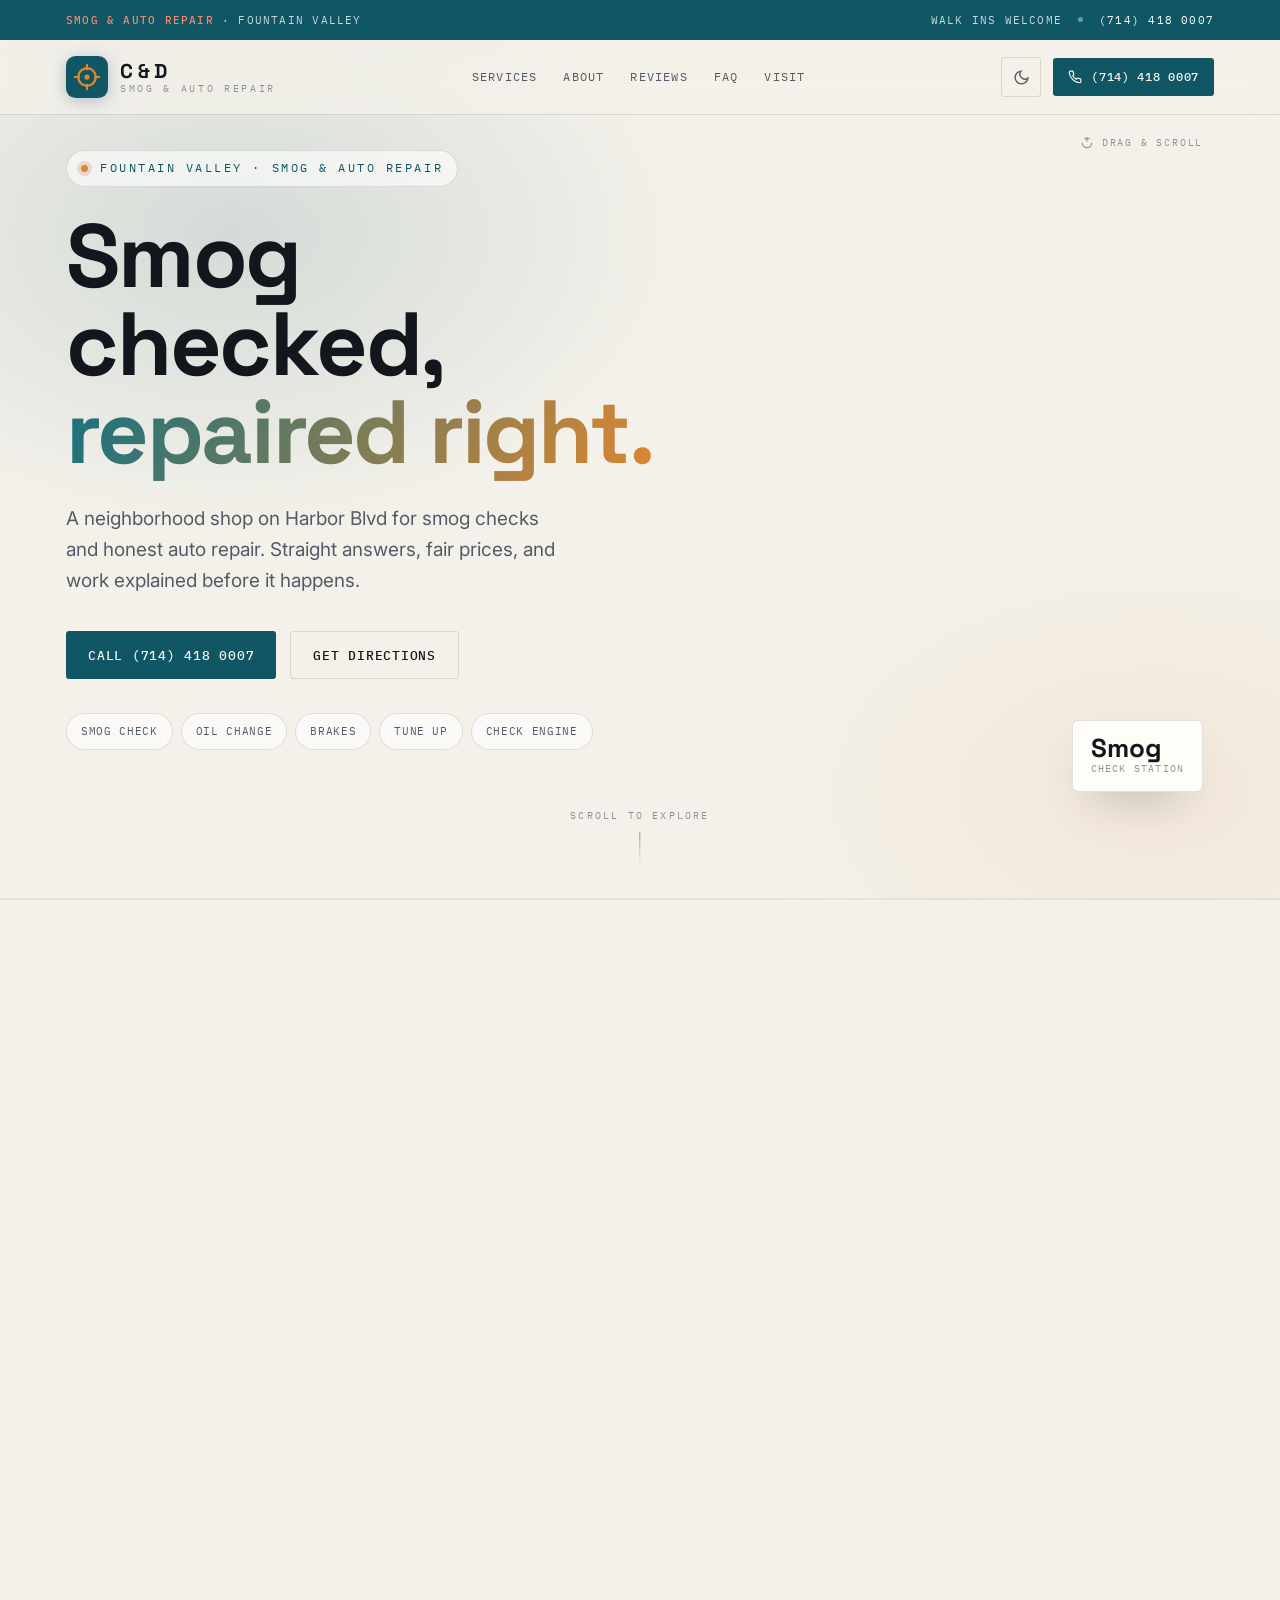
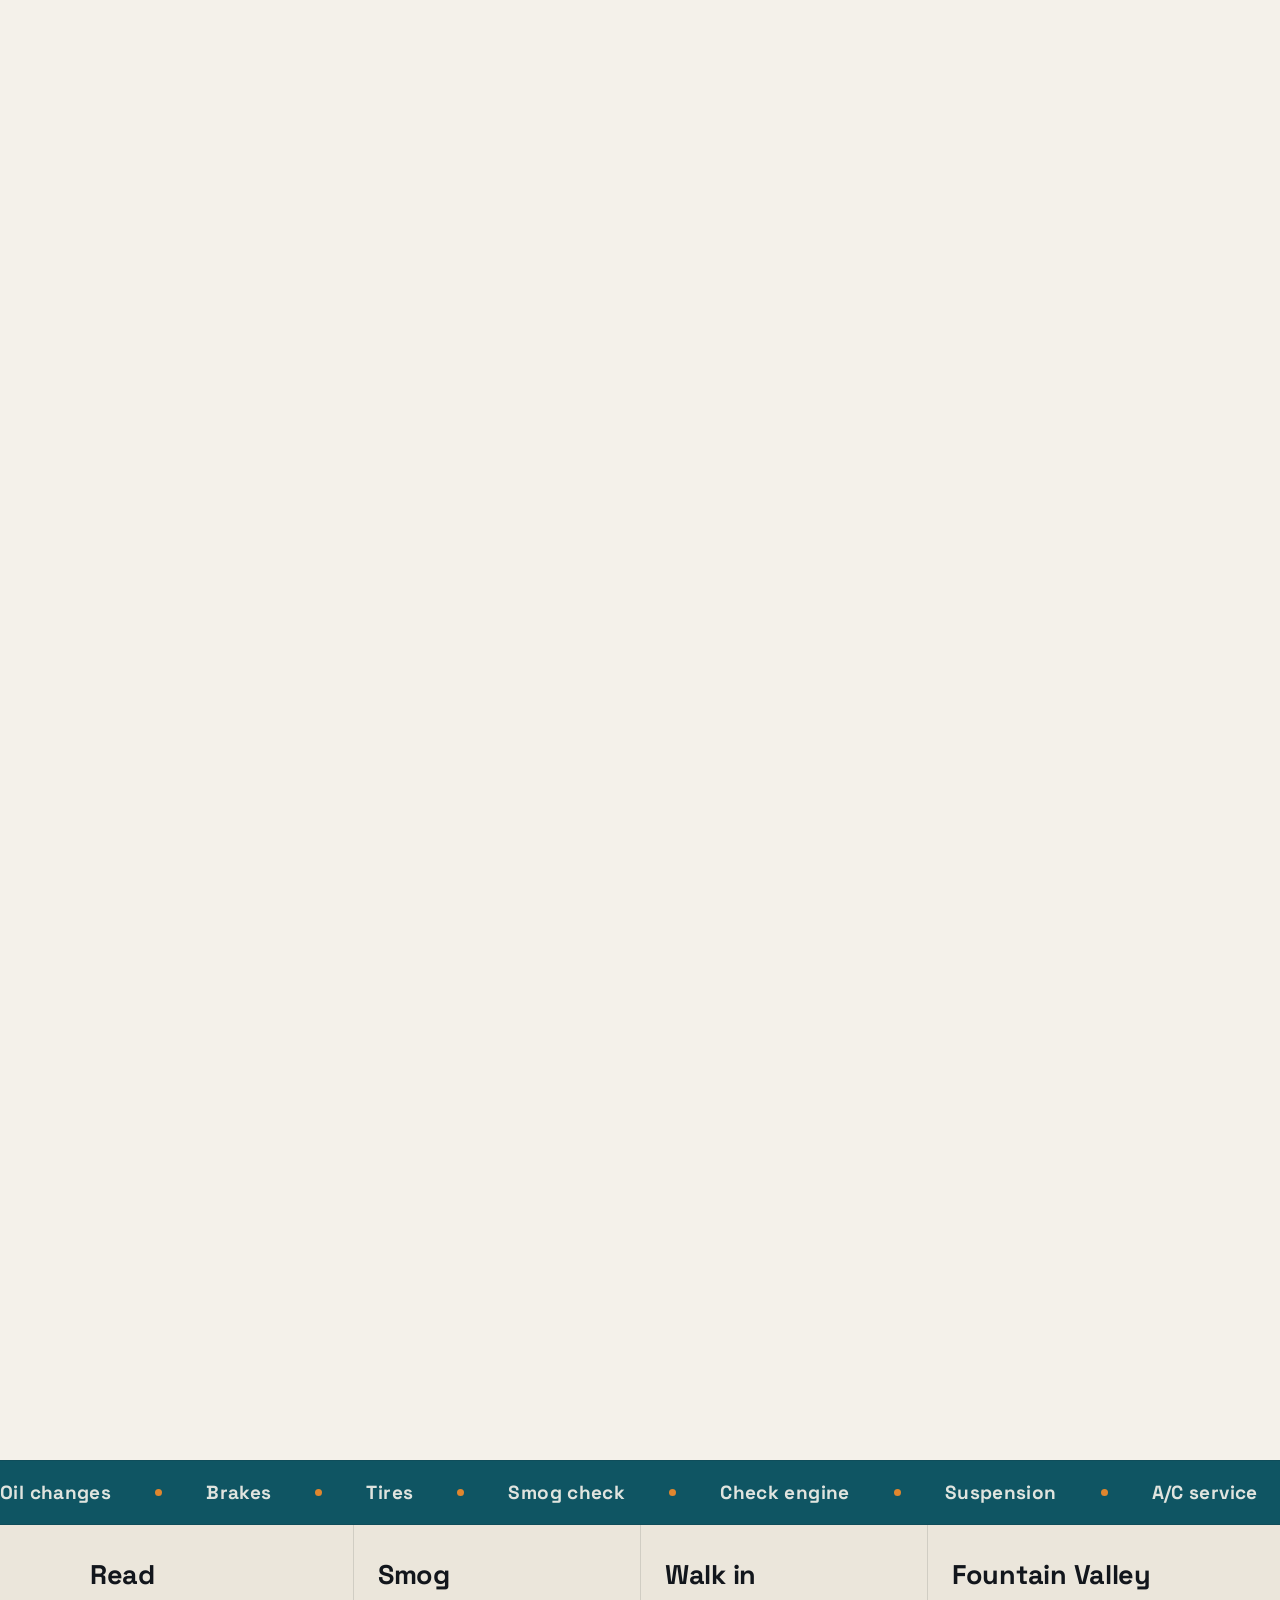
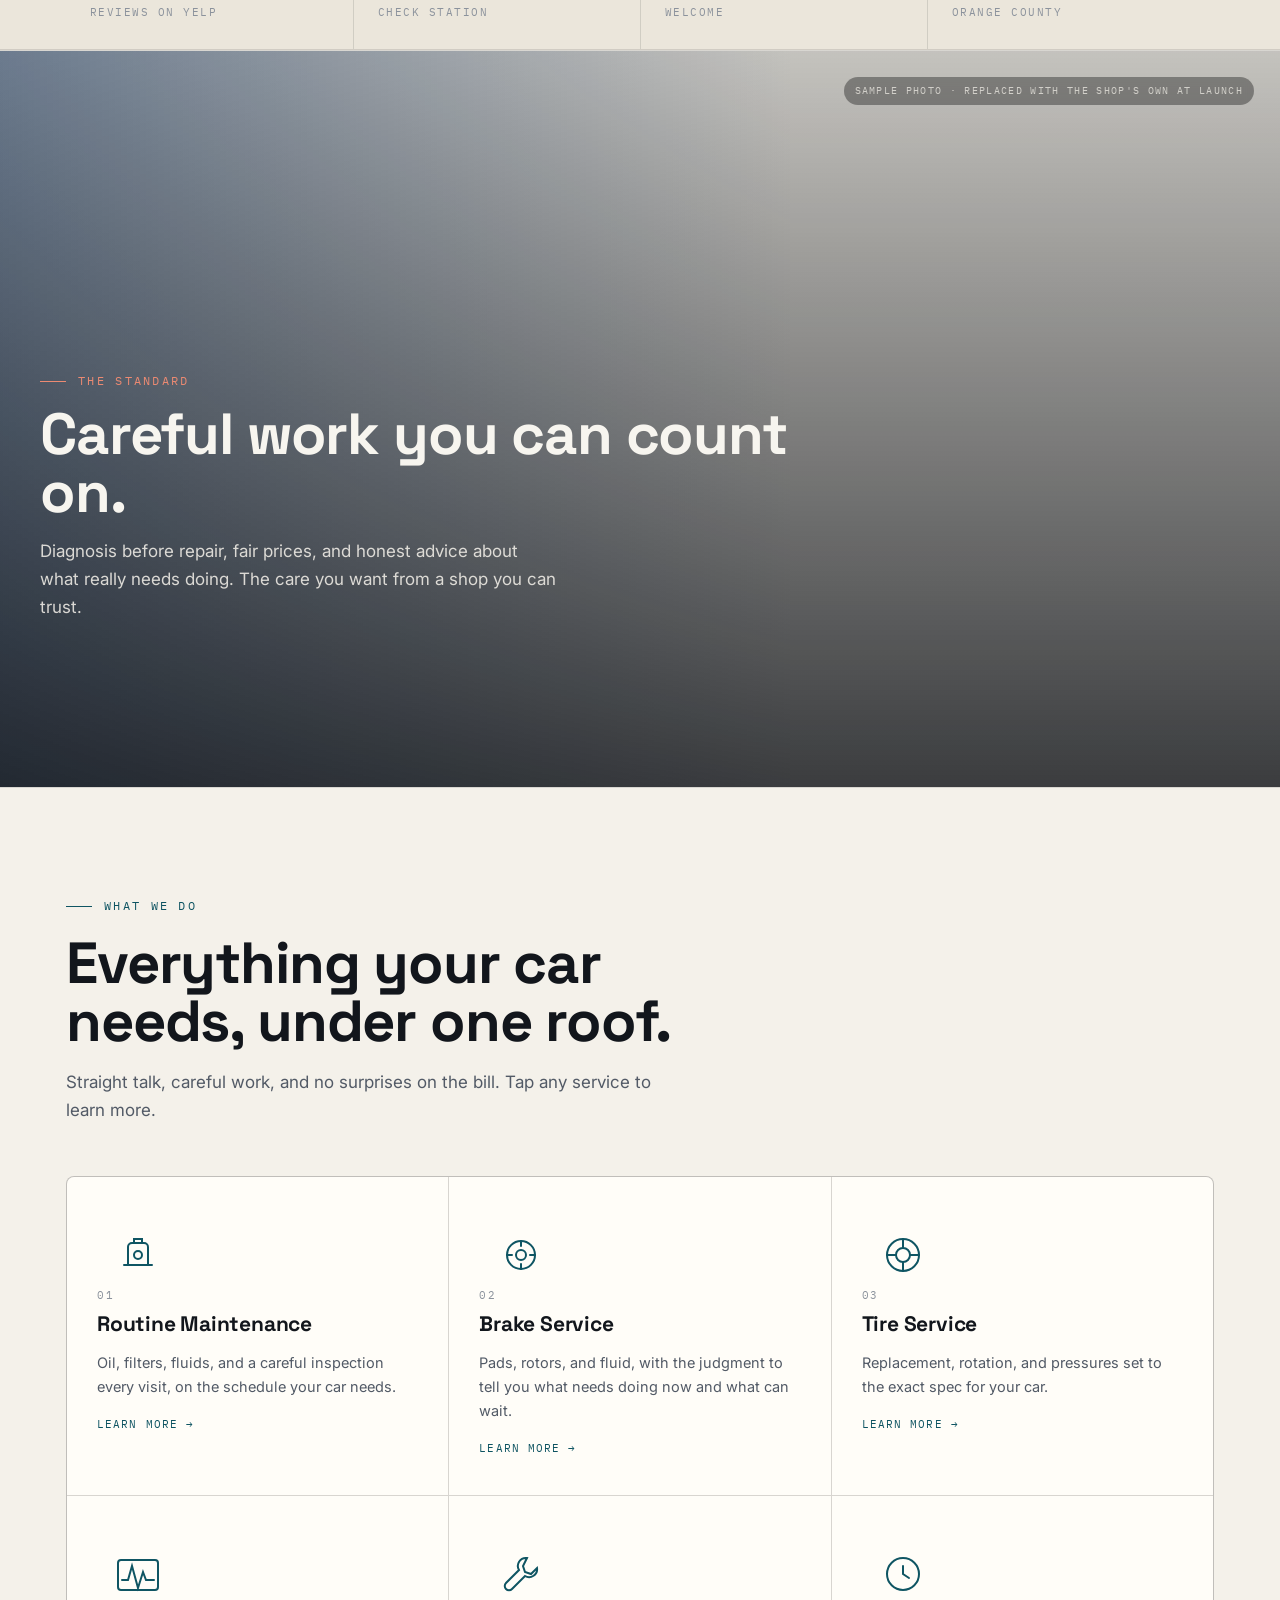
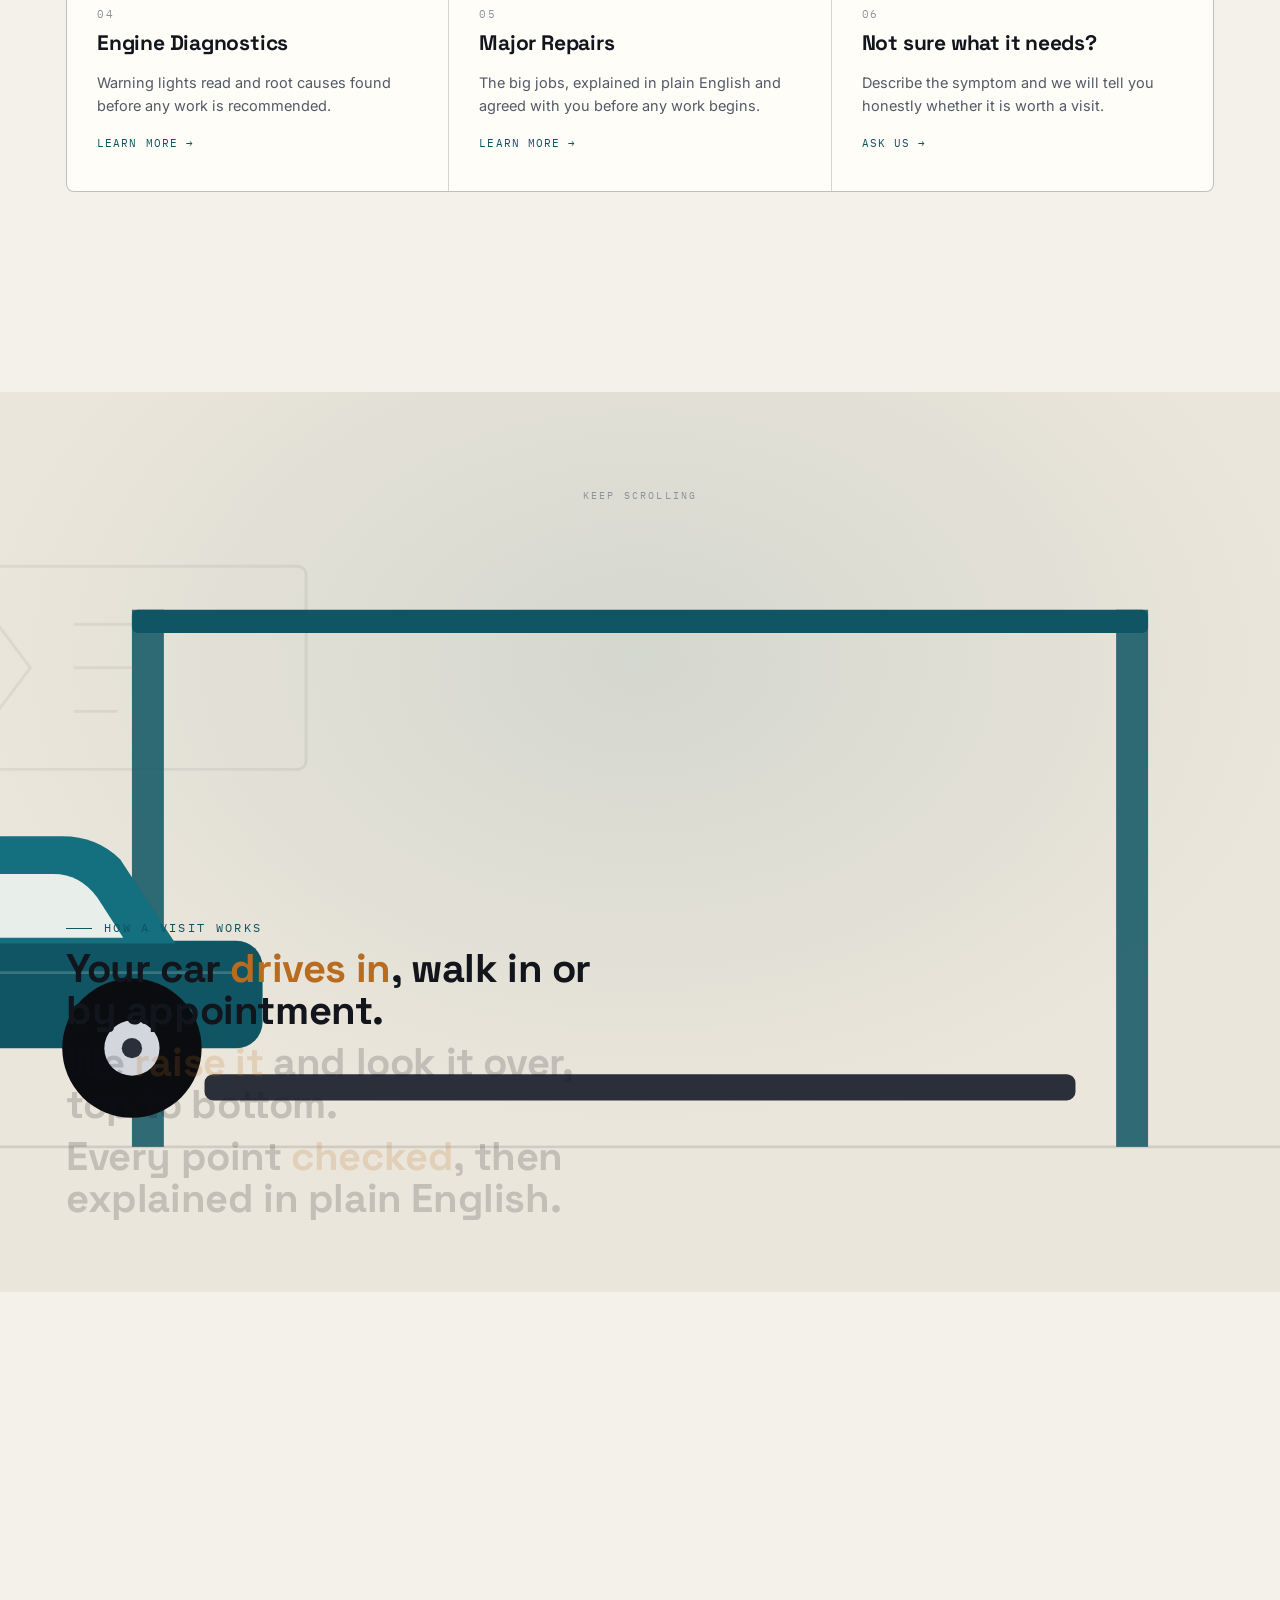
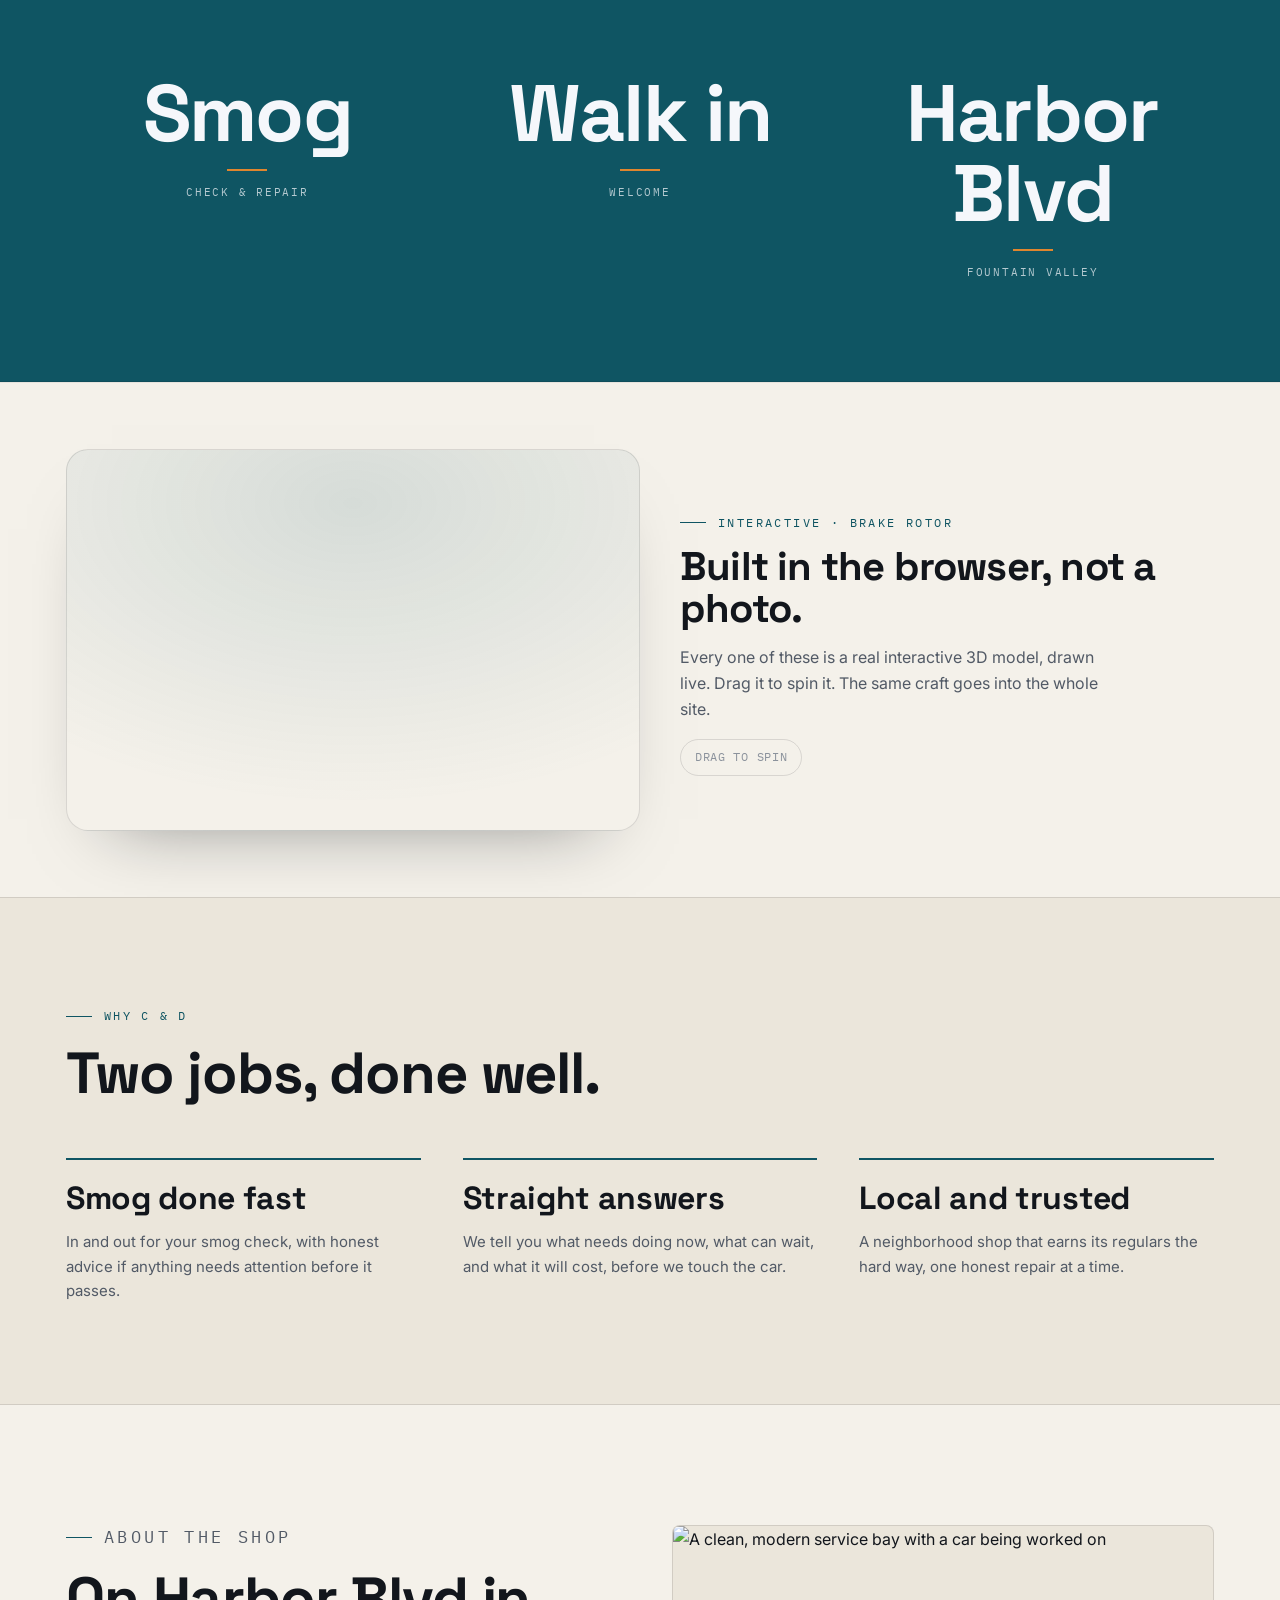
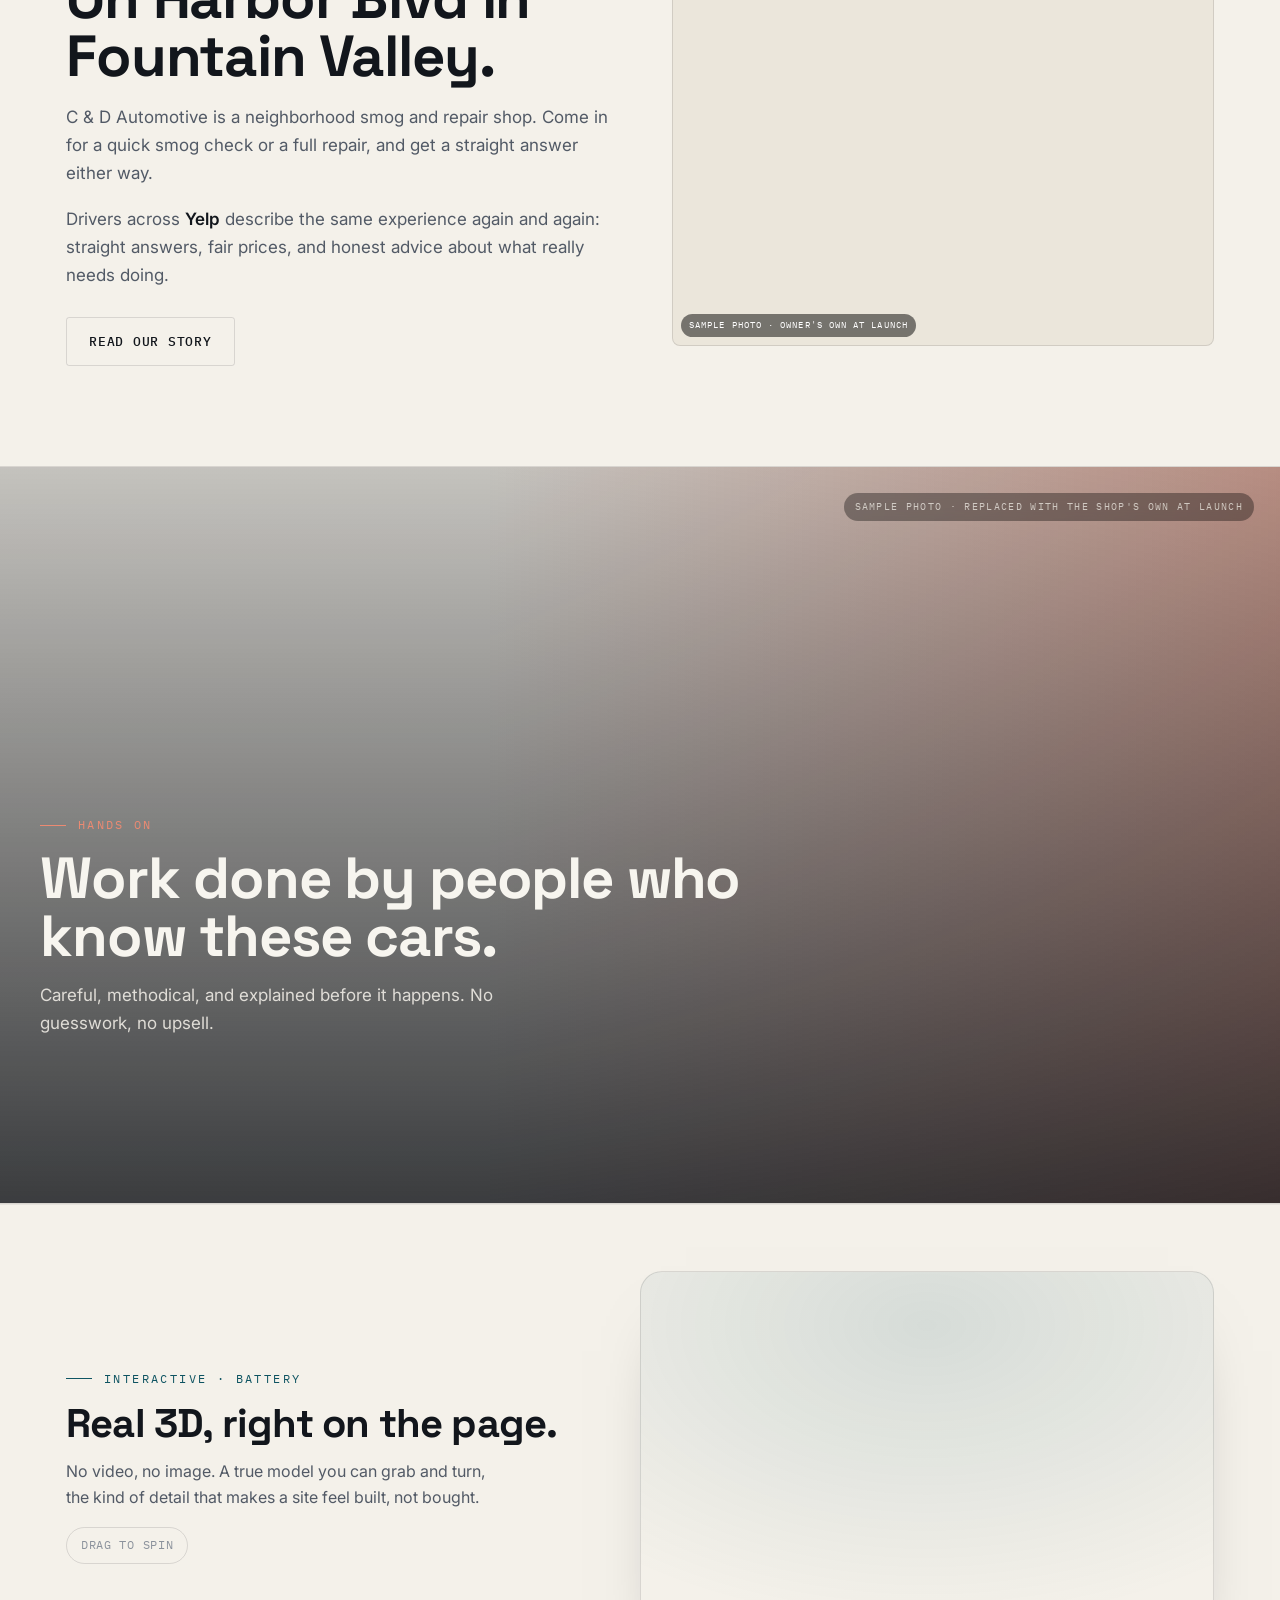
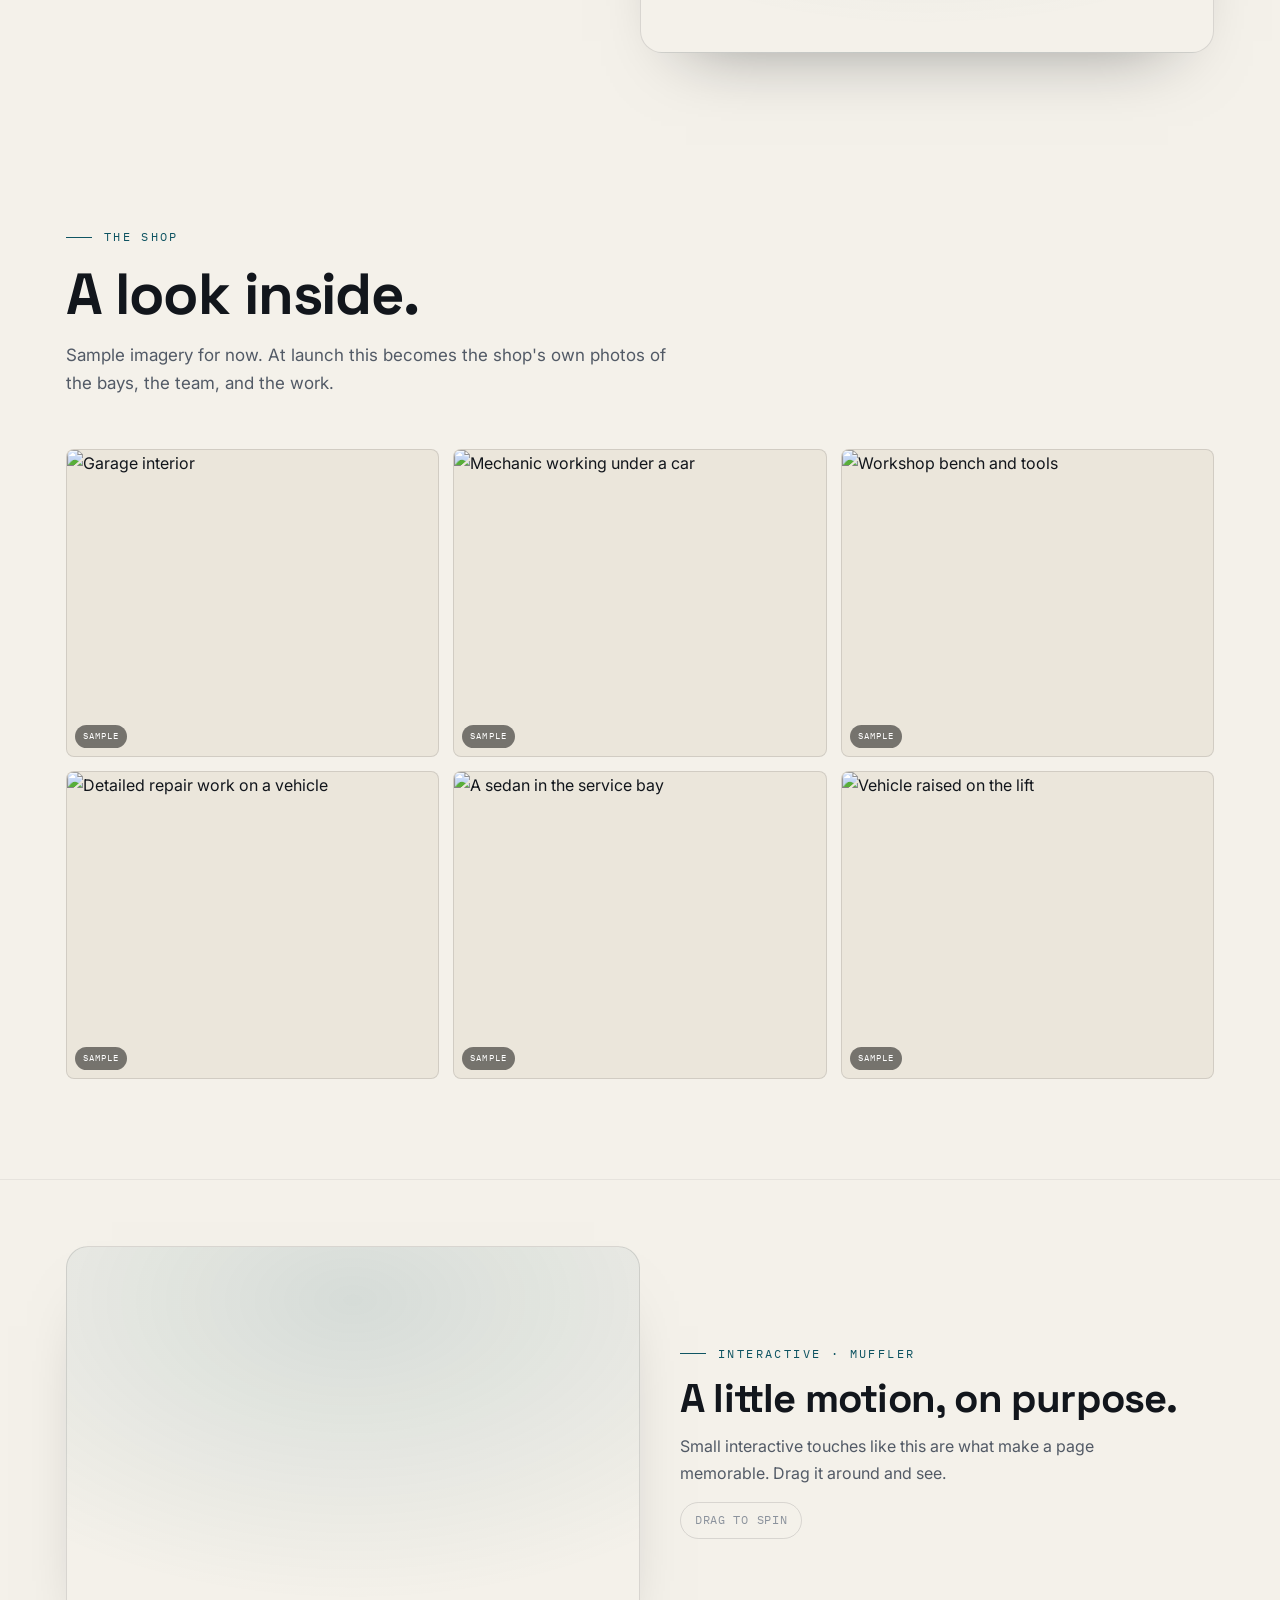
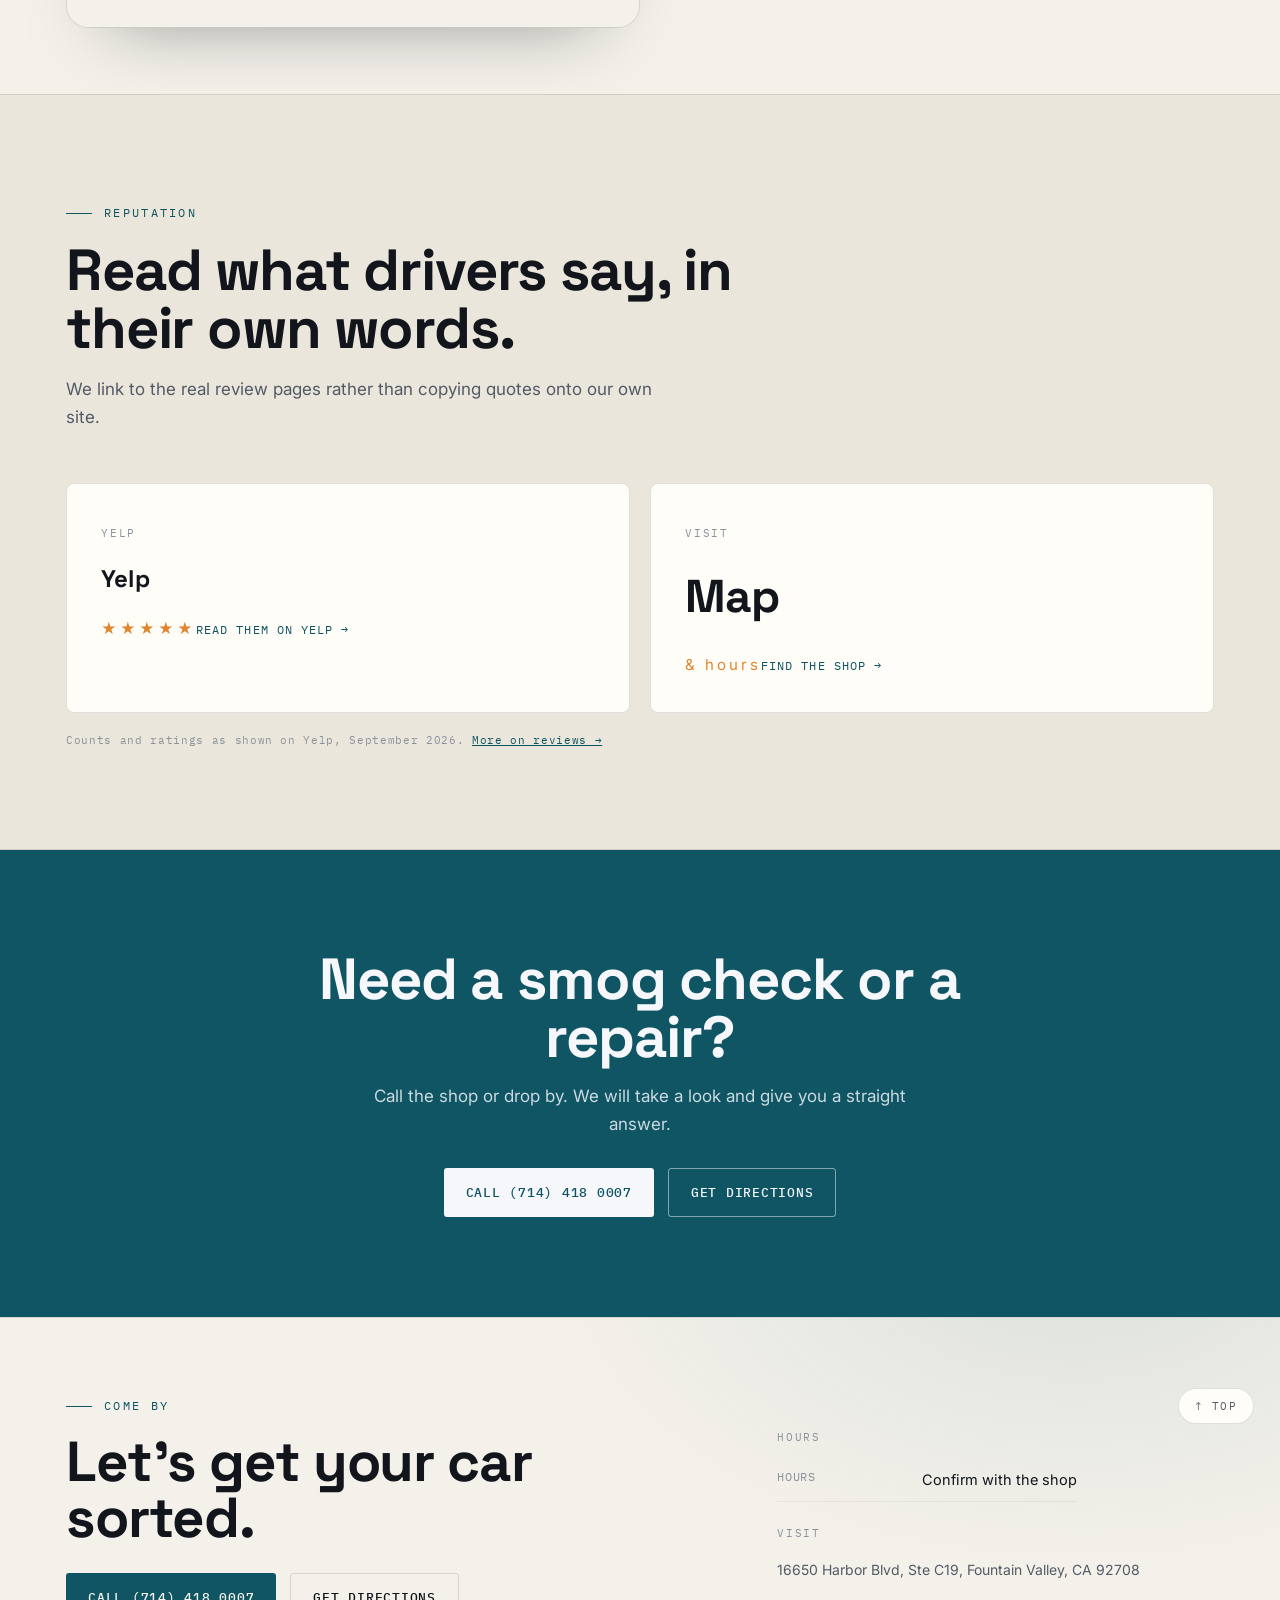
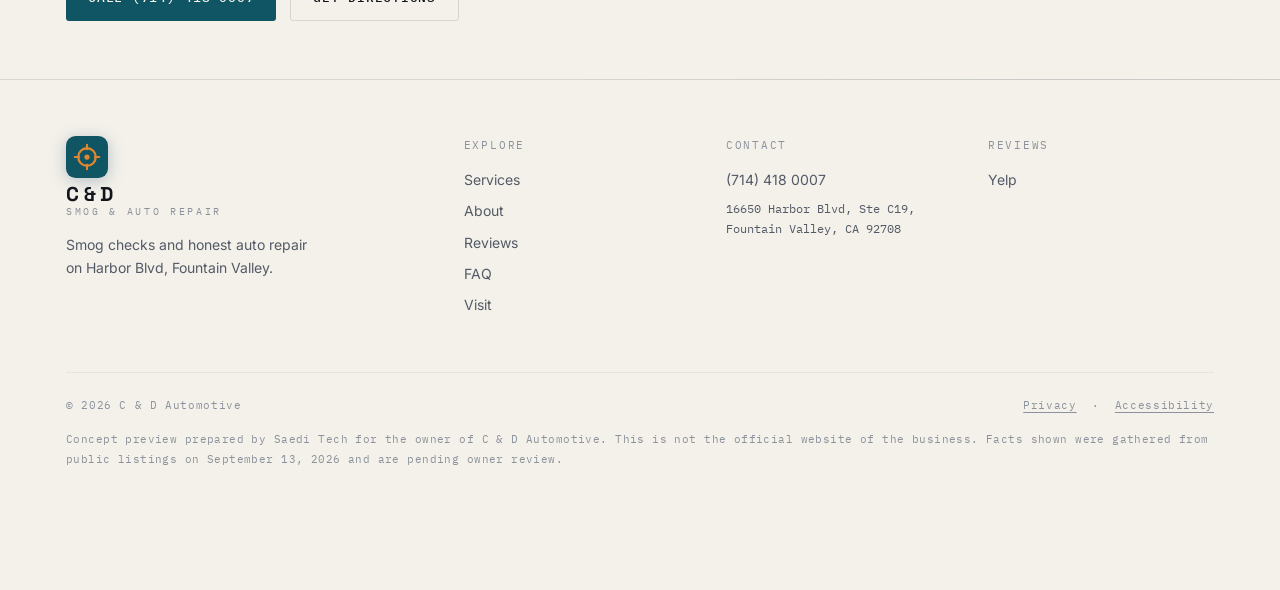
==== commit 149c6be7: "Fix 3D hero loading, page reveal, spread 3D across page, unique heroes, correct photos Co-Authored-B" ====
--- a/index.html
+++ b/index.html
@@ -45,10 +45,10 @@
   <a href="services.html">Services</a><a href="about.html">About</a><a href="reviews.html">Reviews</a><a href="faq.html">FAQ</a><a href="visit.html">Visit</a><a href="tel:+17144180007">Call the shop</a>
 </div>
 
-<header class="hero scroll3d" id="top">
+<header class="hero scroll3d hl-right hb-2" id="top">
   <div class="sticky">
     <div class="hero-bg" aria-hidden="true"></div>
-    <canvas id="gl" aria-hidden="true"></canvas>
+    <canvas id="gl" data-obj="wheel" data-accent="0f5563" data-side="right" aria-hidden="true"></canvas>
     <div class="hero-fb" aria-hidden="true"></div>
     <div class="wrap herogrid">
       <div class="hero-copy" id="stageA">
@@ -71,7 +71,7 @@
     </div>
     <div class="badge3d" id="badge3d"><div><div class="rt">Smog</div><div class="rl">check station</div></div></div>
     <span class="grab" aria-hidden="true"><svg width="14" height="14" viewBox="0 0 24 24" fill="none" stroke="currentColor" stroke-width="2" stroke-linecap="round"><path d="M12 3v6M8 5l4-2 4 2M4 12a8 8 0 0 0 16 0"/></svg> Drag &amp; scroll</span>
-    <div class="cue" aria-hidden="true">Scroll to explode<span class="bar"></span></div>
+    <div class="cue" aria-hidden="true">Scroll to explore<span class="bar"></span></div>
     <div class="hprog" aria-hidden="true"><i id="hprog"></i></div>
   </div>
 </header>
@@ -161,6 +161,12 @@
   </div>
 </section>
 
+<section class="obj3dband" aria-label="Interactive 3D Brake rotor">
+  <div class="wrap o3b">
+    <div class="o3b-art up"><canvas class="obj3d" data-obj="rotor" data-accent="e0862e" aria-label="Interactive 3D Brake rotor"></canvas></div>
+    <div class="o3b-copy up"><p class="kick">Interactive · Brake rotor</p><h2>Built in the browser, not a photo.</h2><p>Every one of these is a real interactive 3D model, drawn live. Drag it to spin it. The same craft goes into the whole site.</p><span class="drag">Drag to spin</span></div>
+  </div>
+</section>
 <section id="why">
   <div class="wrap">
     <p class="kick up">Why C &amp; D</p>
@@ -199,6 +205,12 @@
   </div>
 </section>
 
+<section class="obj3dband alt" aria-label="Interactive 3D Engine block">
+  <div class="wrap o3b">
+    <div class="o3b-art up"><canvas class="obj3d" data-obj="battery" data-accent="0f5563" aria-label="Interactive 3D Battery"></canvas></div>
+    <div class="o3b-copy up"><p class="kick">Interactive · Battery</p><h2>Real 3D, right on the page.</h2><p>No video, no image. A true model you can grab and turn, the kind of detail that makes a site feel built, not bought.</p><span class="drag">Drag to spin</span></div>
+  </div>
+</section>
 <section id="gallery">
   <div class="wrap">
     <p class="kick up">The shop</p>
@@ -215,12 +227,11 @@
   </div>
 </section>
 
-<section id="explore3d" class="show3d">
-  <div class="wrap">
-    <p class="kick up">In the bay</p>
-    <h2 class="up">The parts we know cold, in 3D.</h2>
-    <p class="sub up">Drag any part to rotate it. A small taste of the interactive detail we build into every page.</p>
-    <div class="o3grid"><figure class="o3 up"><canvas class="obj3d" data-obj="rotor" data-accent="e0862e" aria-label="Interactive 3D part"></canvas><figcaption>Brake rotor<span class="drag">drag to spin</span></figcaption></figure><figure class="o3 up"><canvas class="obj3d" data-obj="engine" data-accent="0f5563" aria-label="Interactive 3D part"></canvas><figcaption>Engine block<span class="drag">drag to spin</span></figcaption></figure><figure class="o3 up"><canvas class="obj3d" data-obj="muffler" aria-label="Interactive 3D part"></canvas><figcaption>Muffler<span class="drag">drag to spin</span></figcaption></figure></div>
+
+<section class="obj3dband" aria-label="Interactive 3D Muffler">
+  <div class="wrap o3b">
+    <div class="o3b-art up"><canvas class="obj3d" data-obj="muffler" aria-label="Interactive 3D Muffler"></canvas></div>
+    <div class="o3b-copy up"><p class="kick">Interactive · Muffler</p><h2>A little motion, on purpose.</h2><p>Small interactive touches like this are what make a page memorable. Drag it around and see.</p><span class="drag">Drag to spin</span></div>
   </div>
 </section>
 <section id="reviews" class="band">
@@ -275,6 +286,6 @@
 </div>
 
 <script src="assets/app.js" defer></script>
-<script type="module" src="assets/hero3d.js"></script><script type="module" src="assets/objects3d.js"></script>
+<script type="module" src="assets/hero3d-generic.js?v=2"></script><script type="module" src="assets/objects3d.js?v=2"></script>
 </body>
 </html>
--- a/assets/site.css
+++ b/assets/site.css
@@ -372,3 +372,26 @@
 .show3d .o3 figcaption{display:flex;align-items:center;justify-content:space-between;padding:13px 17px;font-family:'IBM Plex Mono',monospace;font-size:12px;letter-spacing:.06em;text-transform:uppercase;border-top:1px solid var(--line);color:var(--text)}
 .show3d .o3 figcaption .drag{color:var(--faint);text-transform:none;letter-spacing:0;font-size:11px}
 @media(max-width:820px){.show3d .o3grid{grid-template-columns:1fr;gap:14px}.show3d .o3 canvas.obj3d{height:270px}}
+
+/* ---- hero layout + background variants (diversify) ---- */
+.hero.hl-left .hero-copy{margin-left:auto;margin-right:0}
+.hero.hl-left .callouts{left:auto;right:26px}
+.hero.hb-2 .hero-bg{background:radial-gradient(52% 48% at 18% 26%,var(--hero-a),transparent 70%),radial-gradient(46% 42% at 90% 88%,var(--hero-b),transparent 70%),var(--bg)}
+.hero.hb-3 .hero-bg{background:linear-gradient(125deg,var(--hero-a),transparent 52%),radial-gradient(48% 58% at 86% 16%,var(--hero-b),transparent 72%),var(--bg)}
+.hero.hb-grid .hero-bg{background-image:radial-gradient(58% 52% at 72% 36%,var(--hero-a),transparent 70%),linear-gradient(var(--line2) 1px,transparent 1px),linear-gradient(90deg,var(--line2) 1px,transparent 1px);background-size:auto,46px 46px,46px 46px;background-color:var(--bg)}
+.hero.hb-diag .hero-bg{background:repeating-linear-gradient(45deg,var(--hero-a) 0,var(--hero-a) 2px,transparent 2px,transparent 26px),radial-gradient(50% 52% at 18% 82%,var(--hero-b),transparent 72%),var(--bg)}
+.hero.hb-beam .hero-bg{background:conic-gradient(from 210deg at 78% 30%,var(--hero-a),transparent 30%,transparent 70%,var(--hero-b)),var(--bg)}
+
+/* ---- distributed 3D moments (spread across page) ---- */
+.obj3dband{padding:66px 0;border-top:1px solid var(--line2)}
+.obj3dband .o3b{display:flex;gap:40px;align-items:center;flex-wrap:wrap}
+.obj3dband .o3b-art{flex:1 1 360px;background:radial-gradient(130% 120% at 50% 14%, color-mix(in srgb,var(--indigo) 13%, transparent), transparent 66%);border:1px solid var(--line);border-radius:22px;overflow:hidden;box-shadow:0 34px 70px -46px rgba(15,20,26,.5)}
+.obj3dband.alt .o3b-art{order:2}
+.obj3dband .o3b-copy{flex:1 1 320px}
+.obj3dband canvas.obj3d{display:block;width:100%;height:380px;cursor:grab;touch-action:none}
+.obj3dband canvas.obj3d:active{cursor:grabbing}
+.obj3dband .o3b-copy .kick{font-family:'IBM Plex Mono',monospace;font-size:12px;letter-spacing:.2em;text-transform:uppercase;color:var(--indigo-tx);margin-bottom:14px}
+.obj3dband .o3b-copy h2{font-size:clamp(26px,3.4vw,40px);letter-spacing:-.02em;line-height:1.04;margin-bottom:14px}
+.obj3dband .o3b-copy p{color:var(--muted);max-width:42ch;margin-bottom:16px}
+.obj3dband .o3b-copy .drag{display:inline-flex;align-items:center;gap:8px;font-family:'IBM Plex Mono',monospace;font-size:11.5px;letter-spacing:.06em;text-transform:uppercase;color:var(--faint);border:1px solid var(--line);border-radius:40px;padding:8px 14px}
+@media(max-width:820px){.obj3dband{padding:44px 0}.obj3dband .o3b-art{order:0!important;flex-basis:100%}.obj3dband canvas.obj3d{height:300px}}
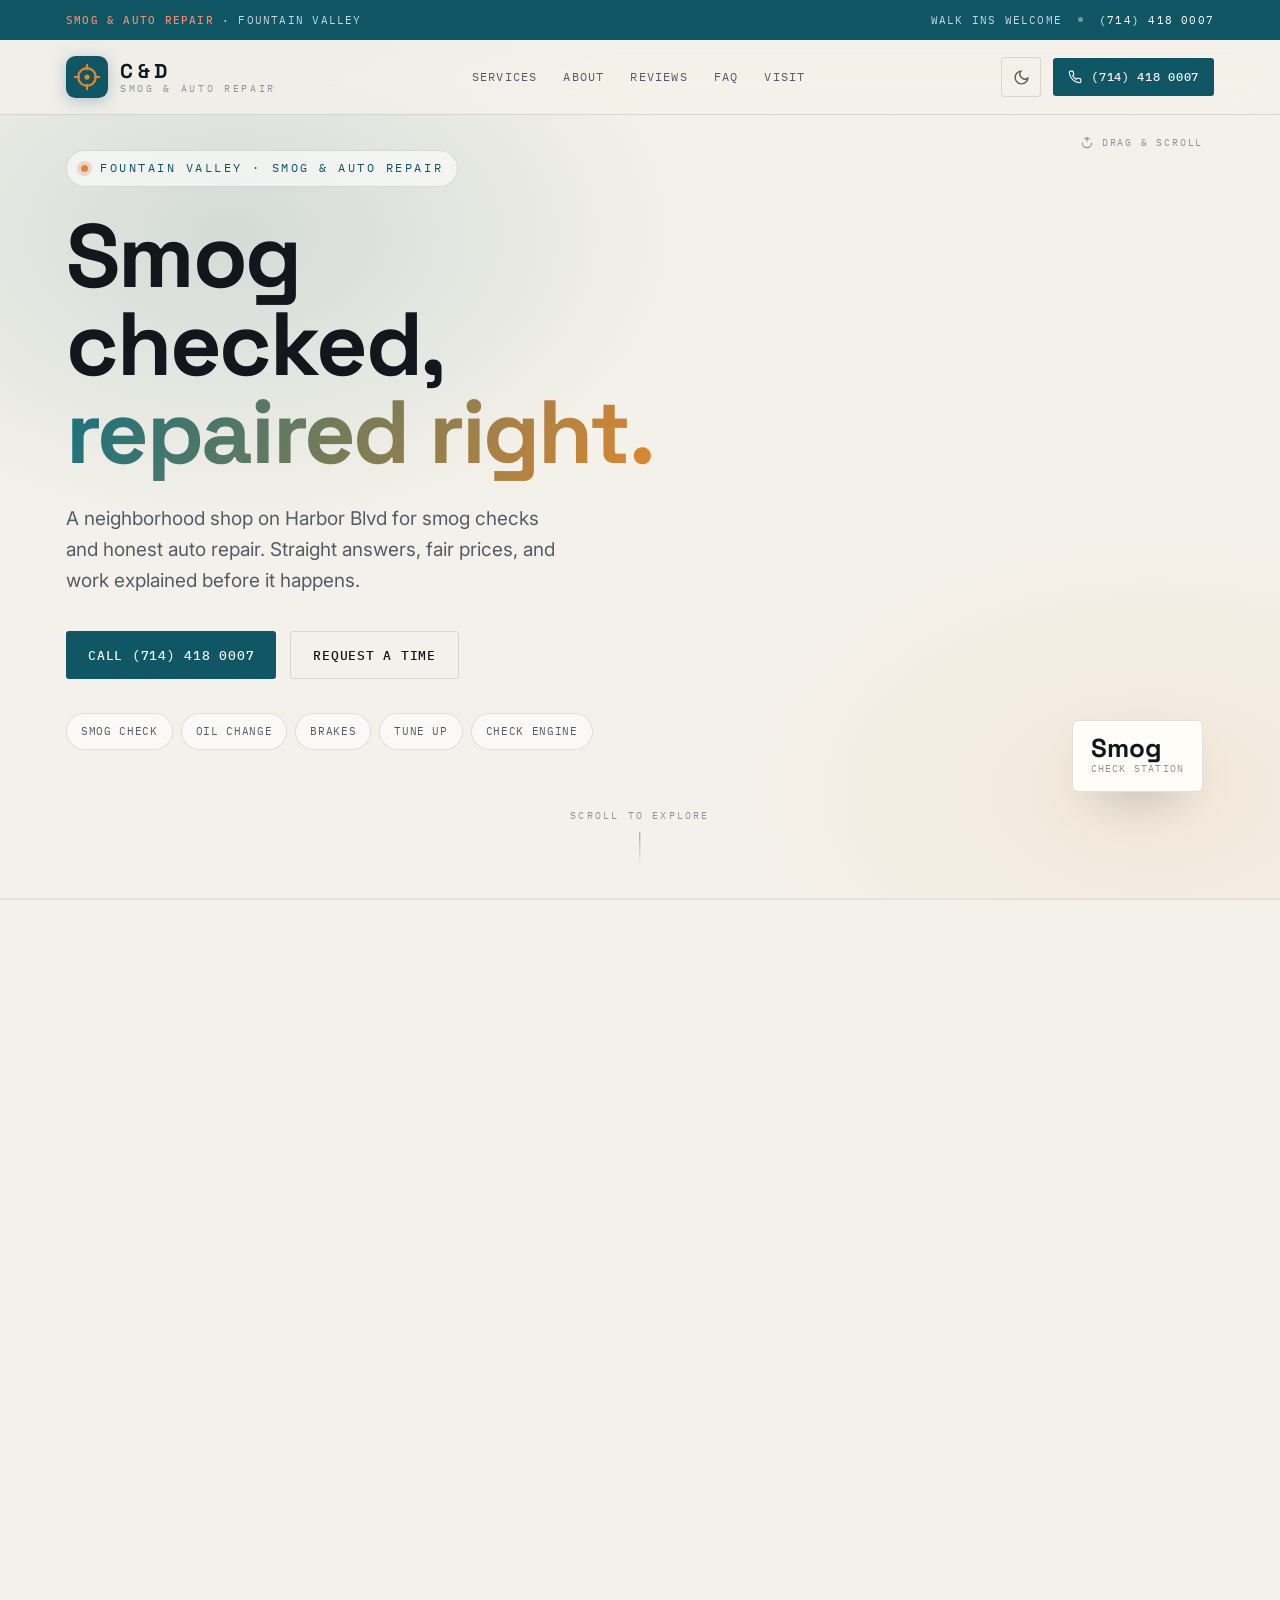
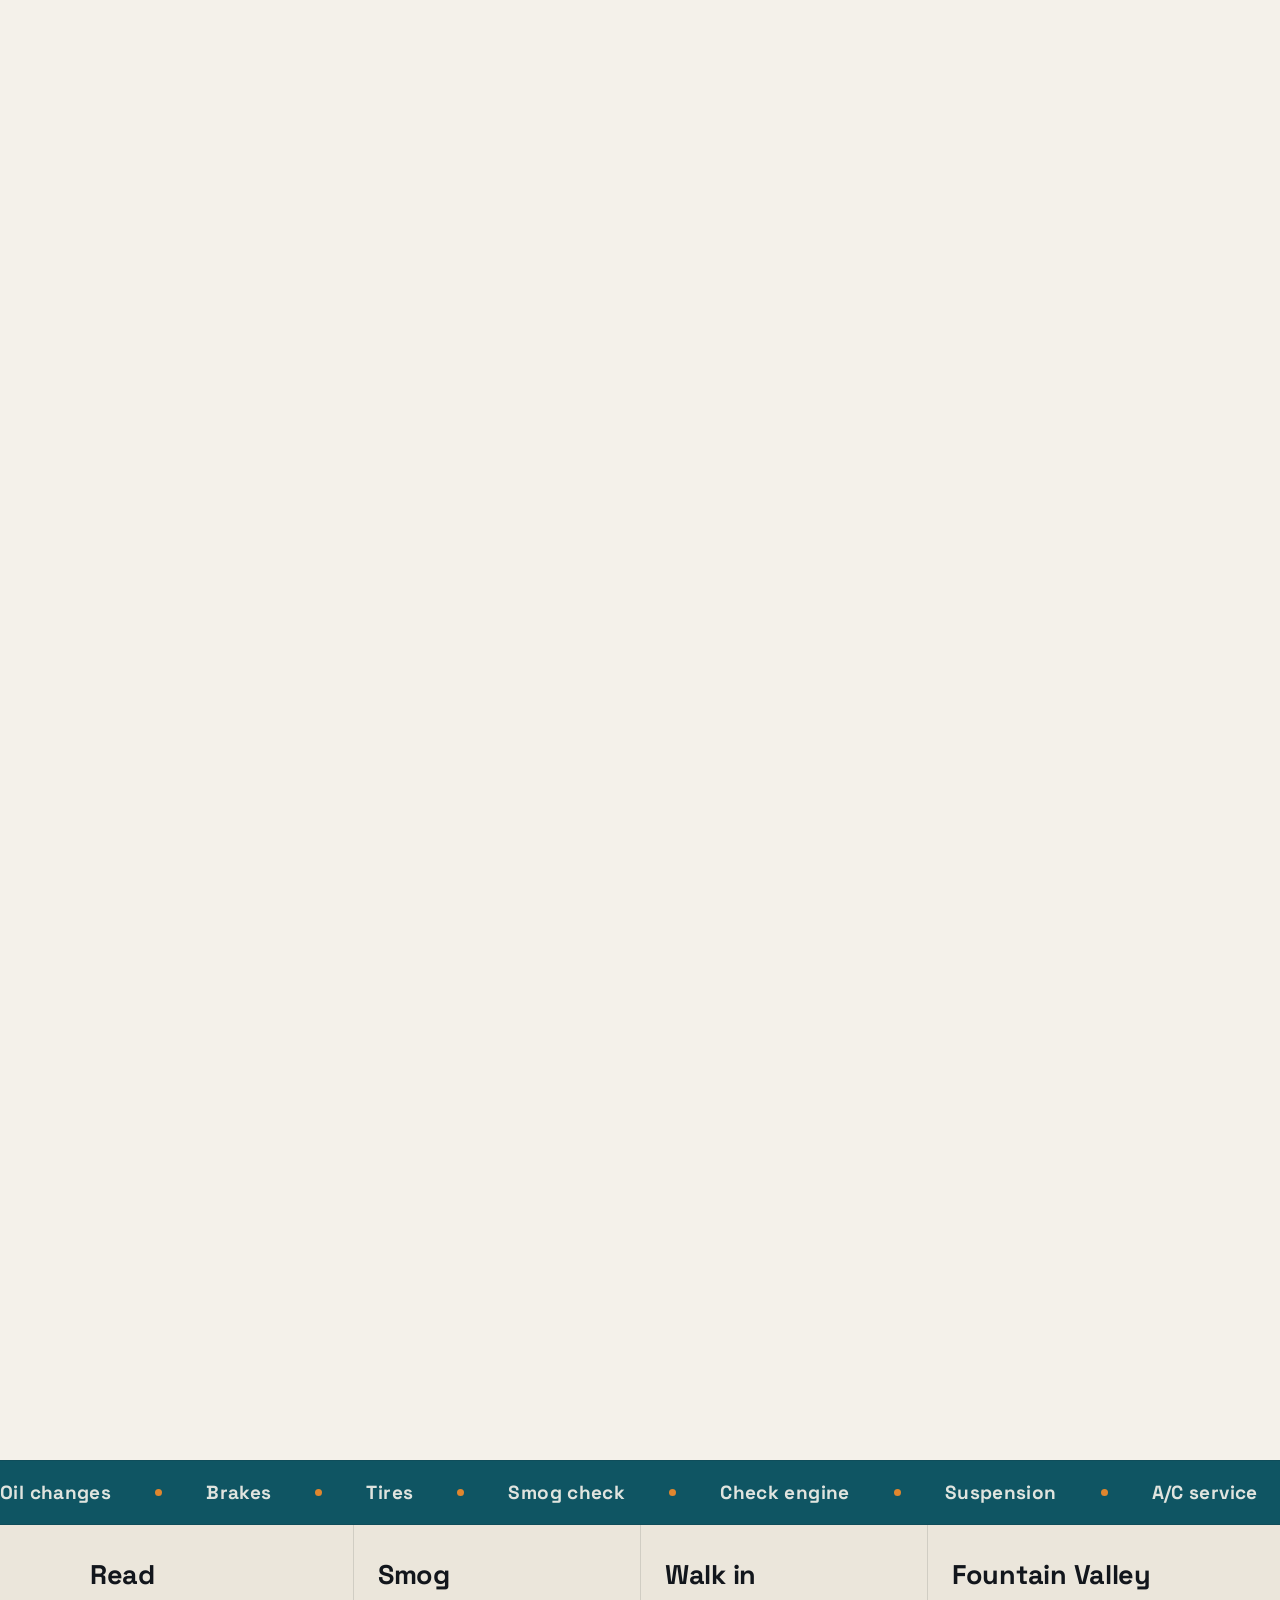
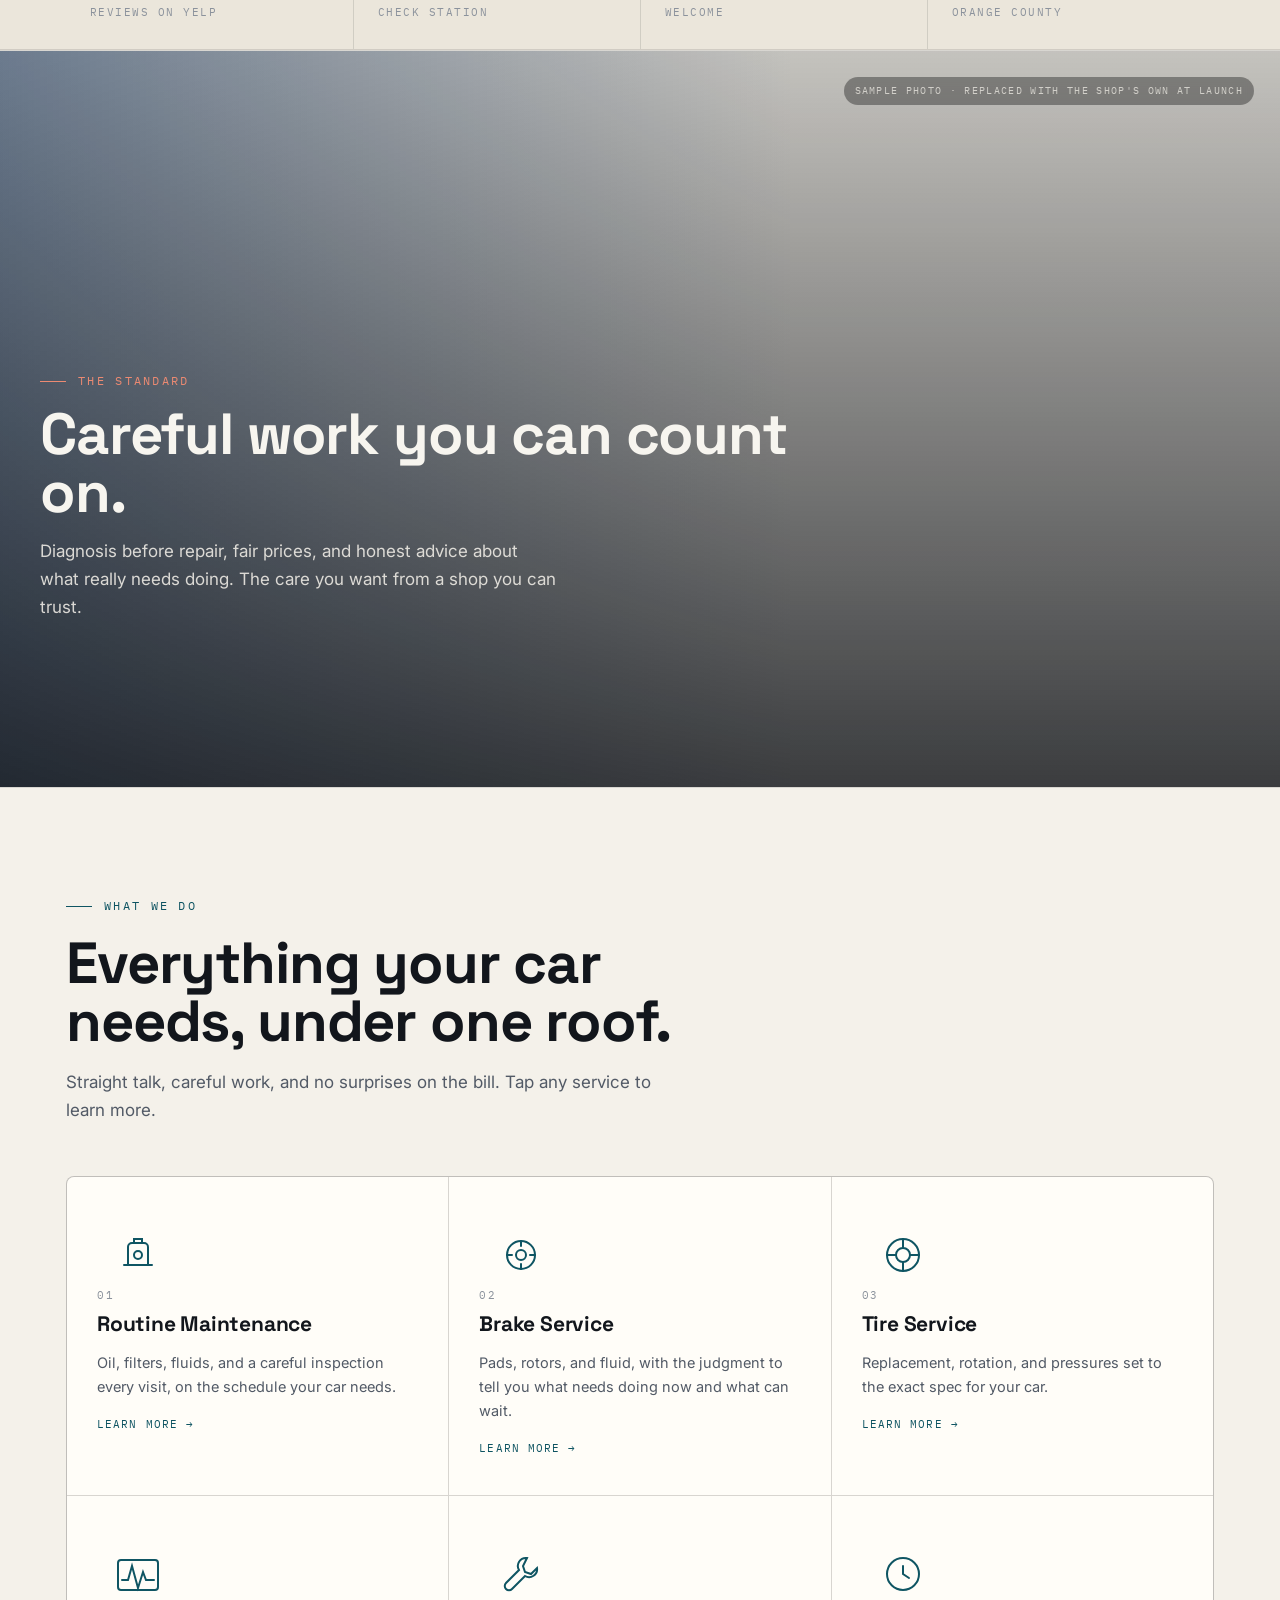
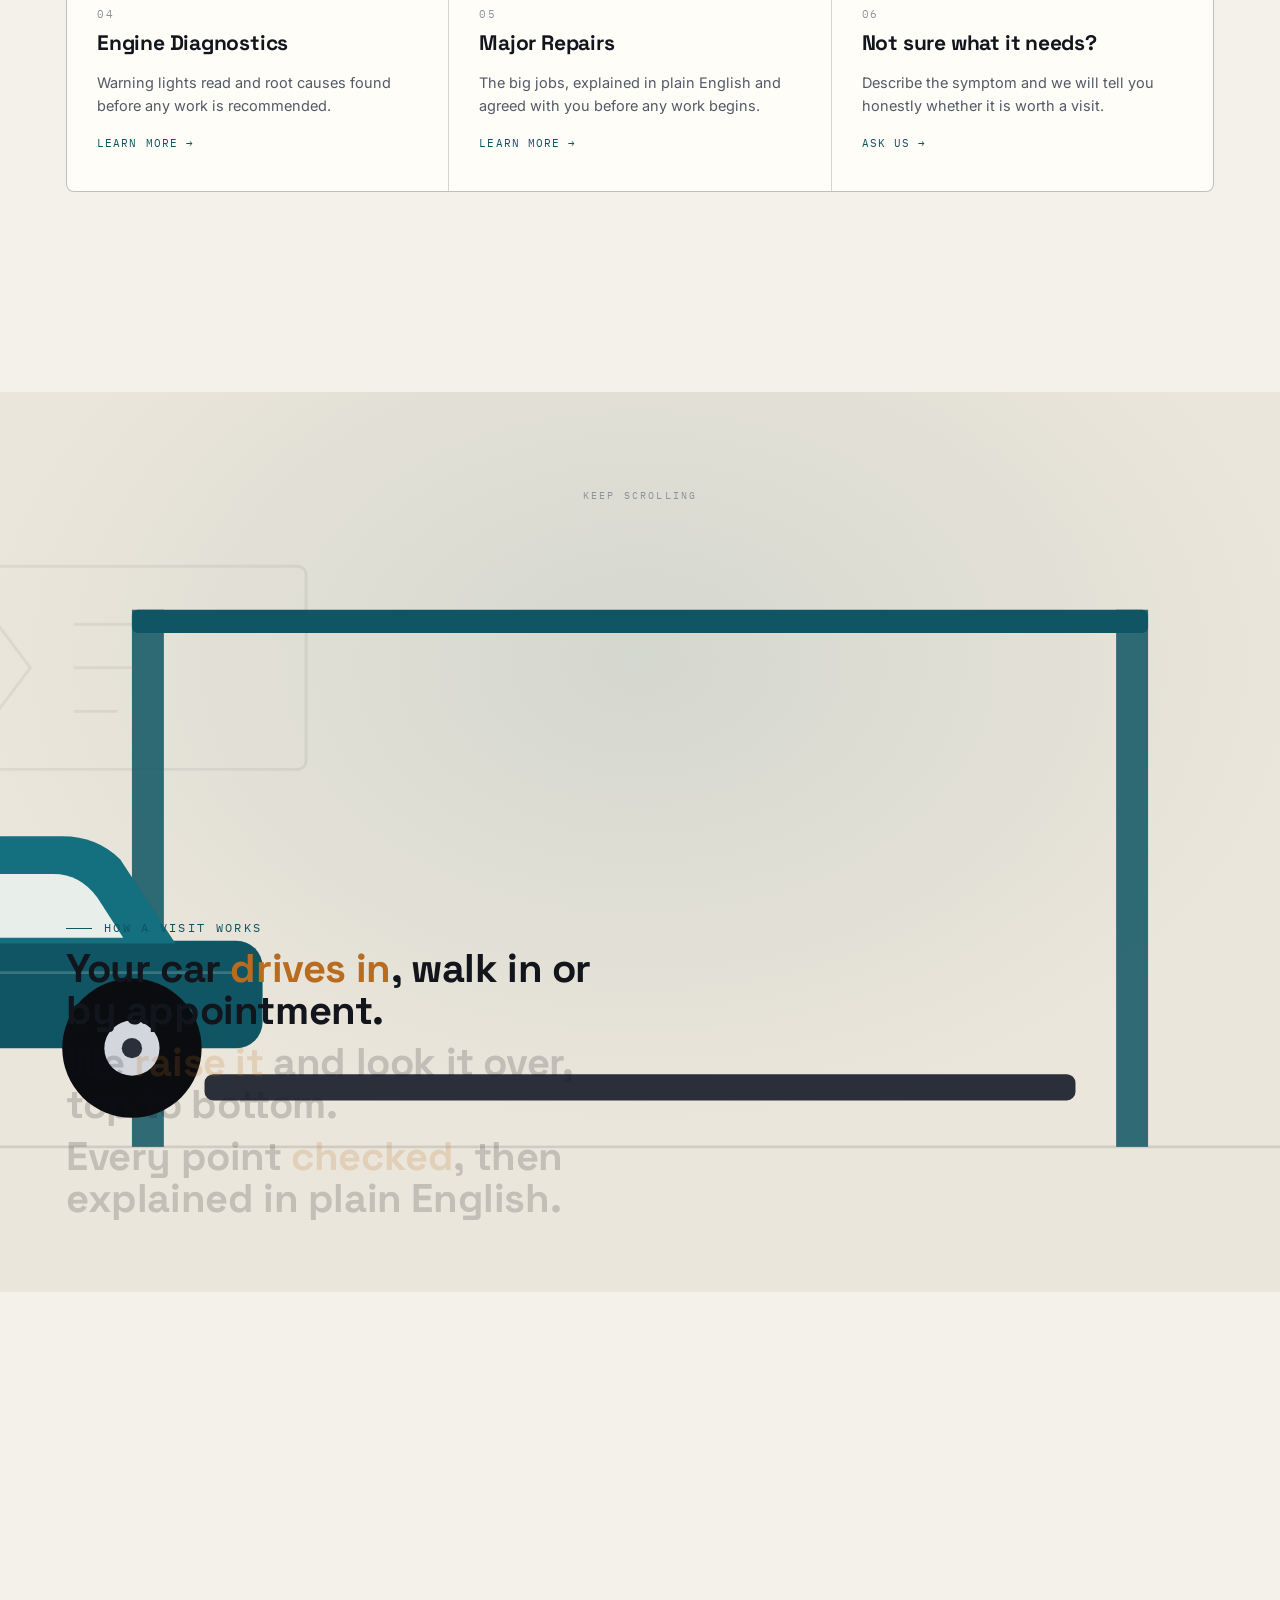
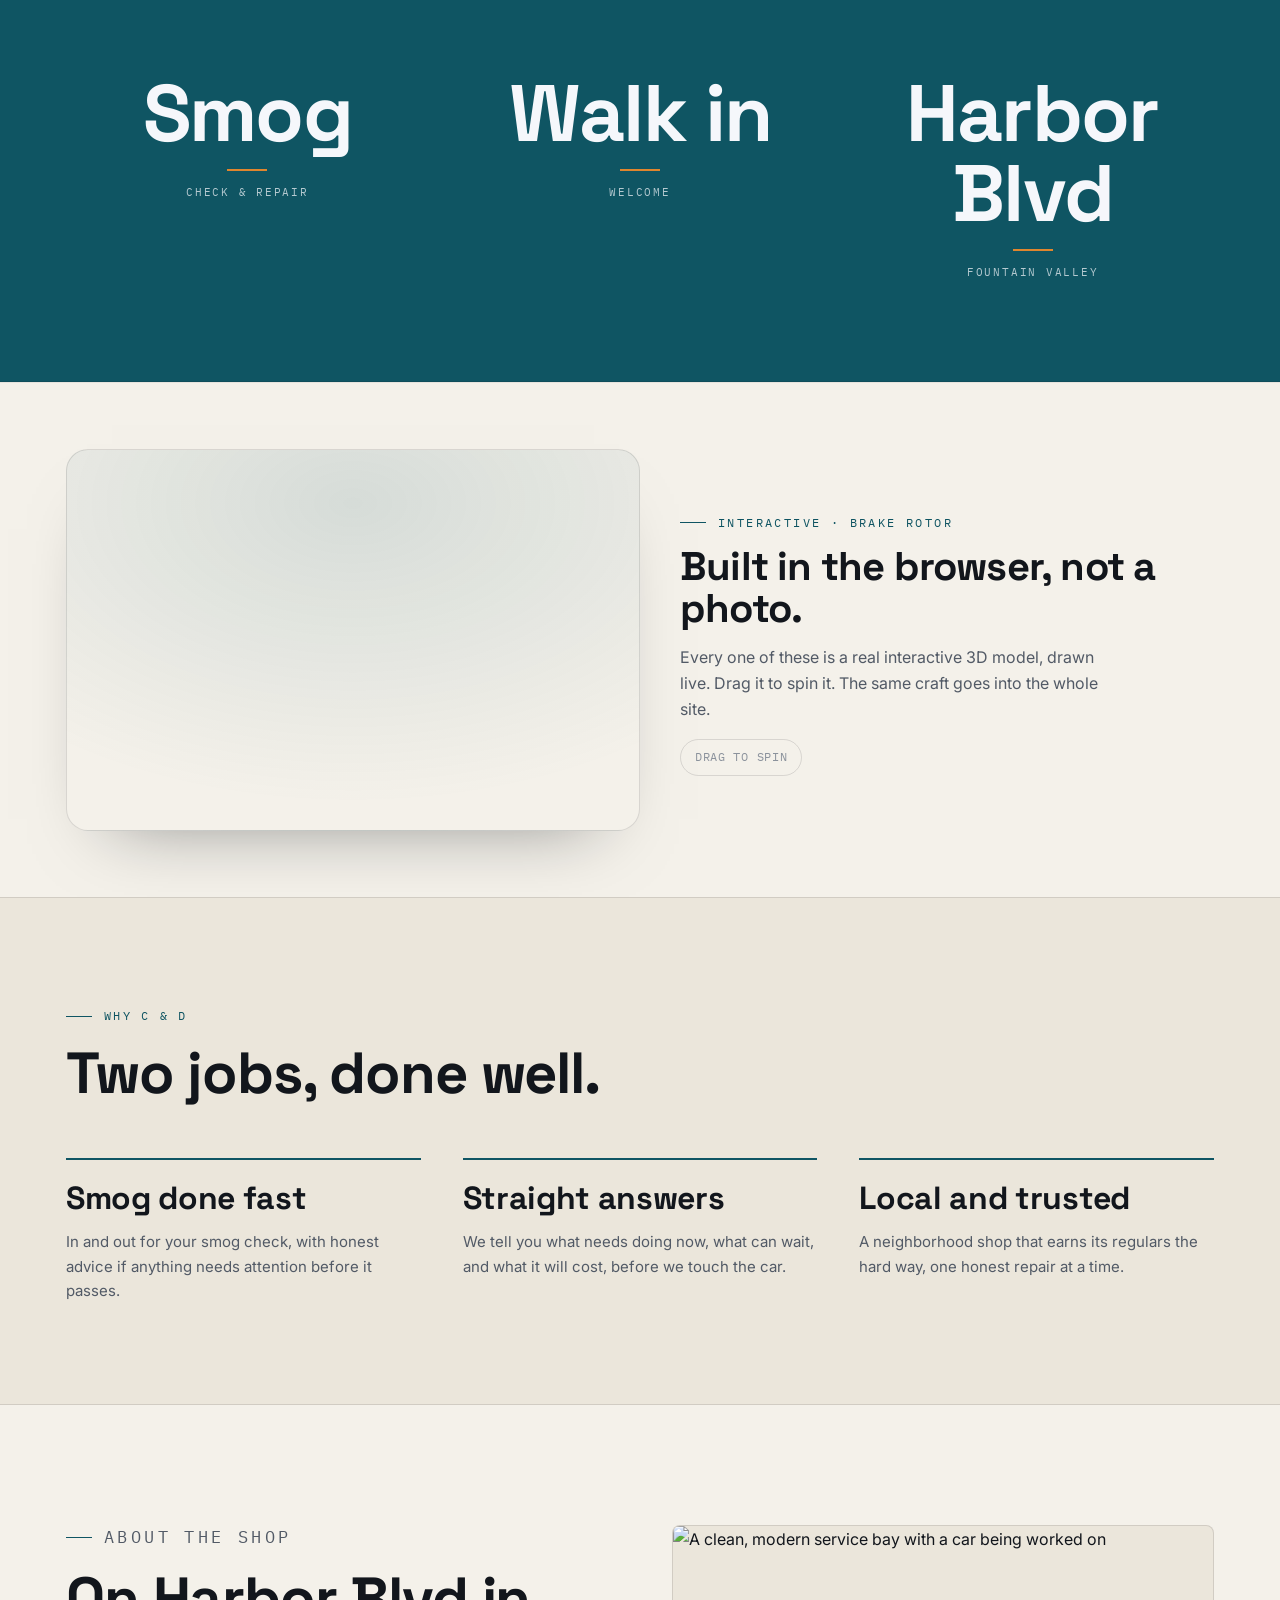
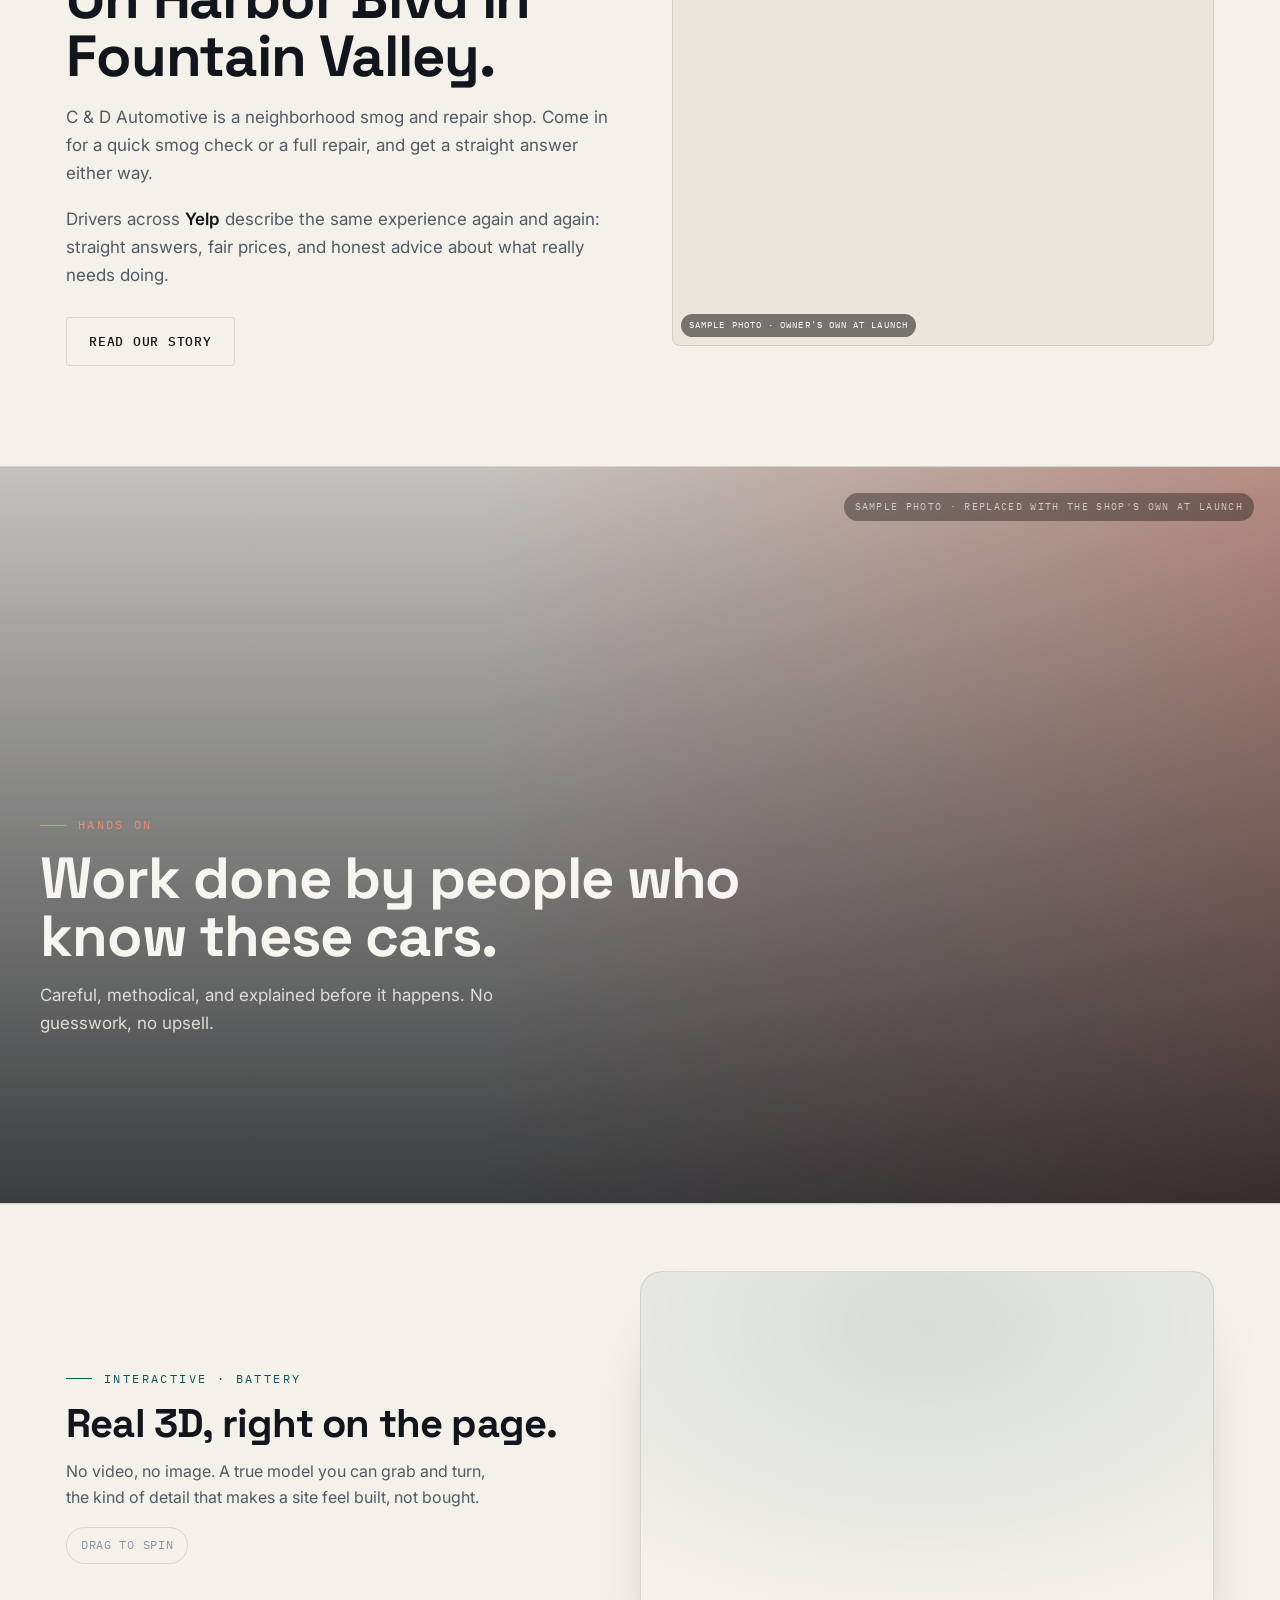
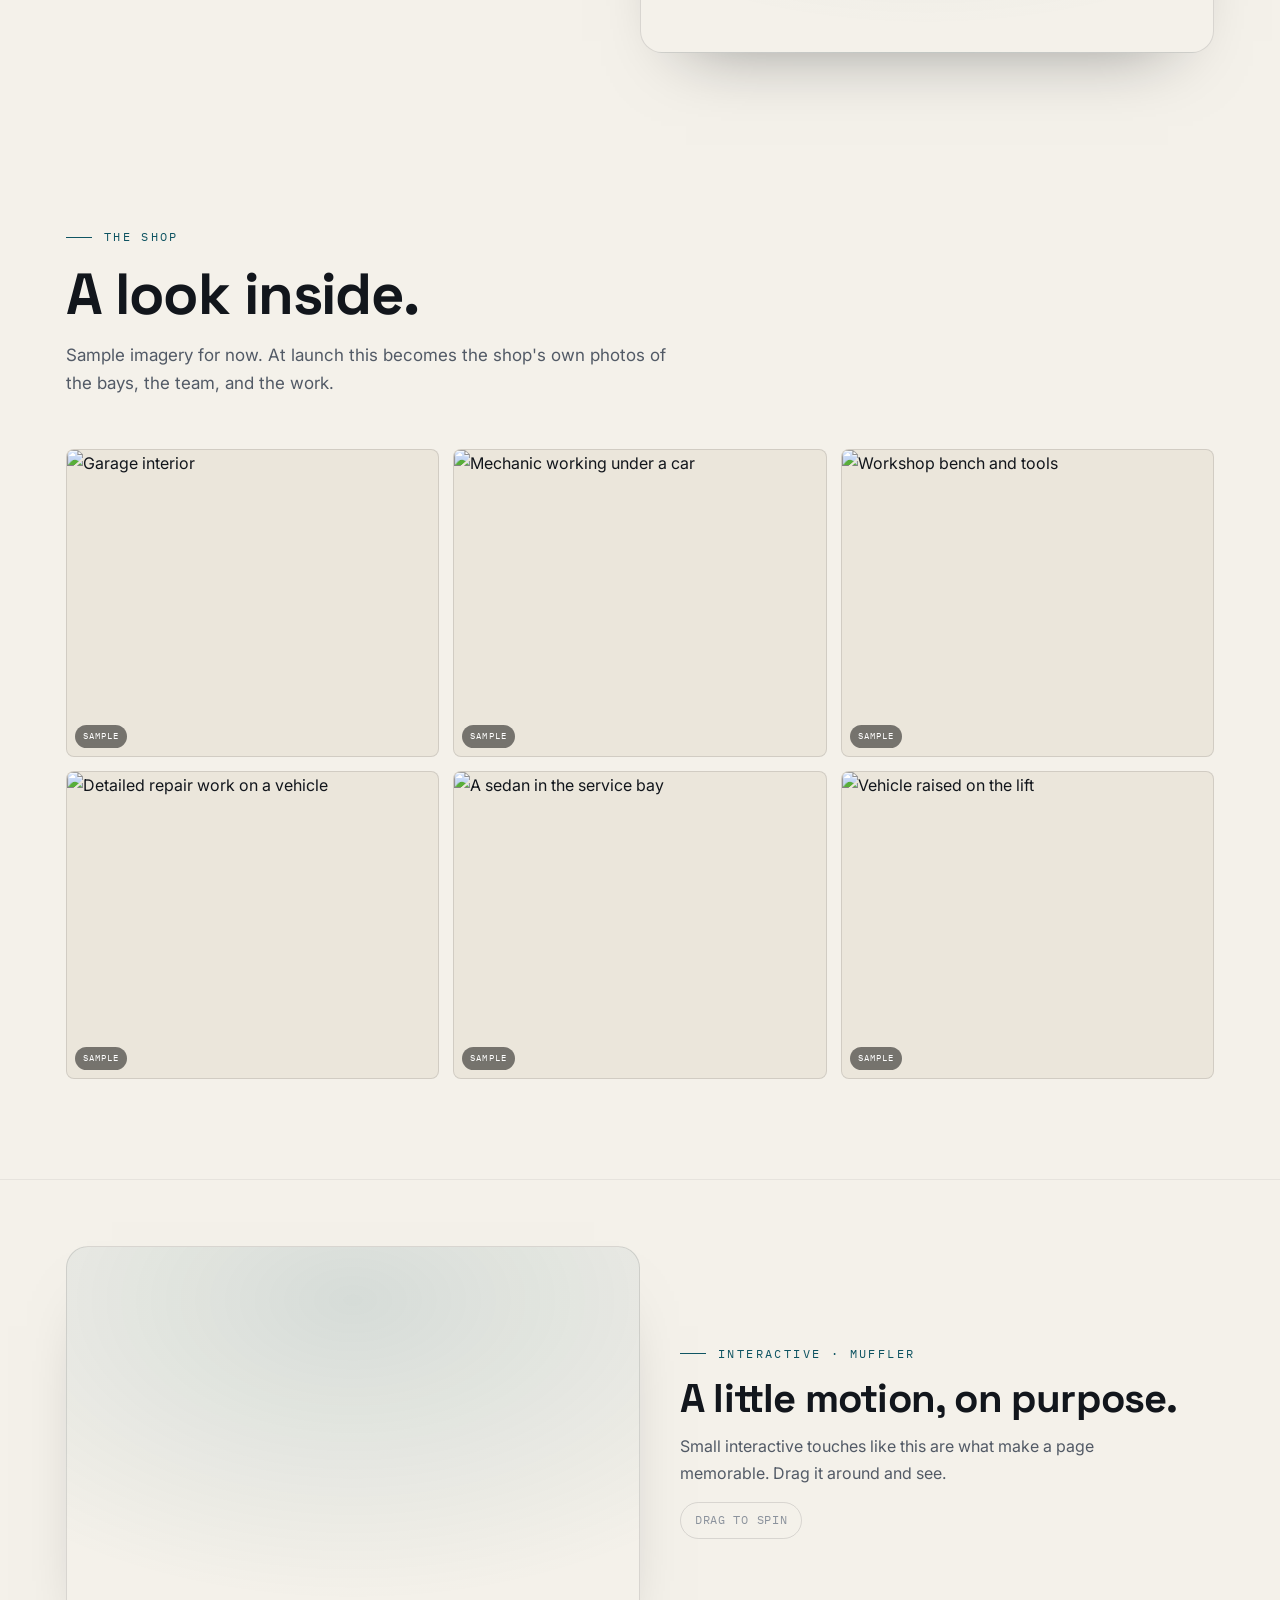
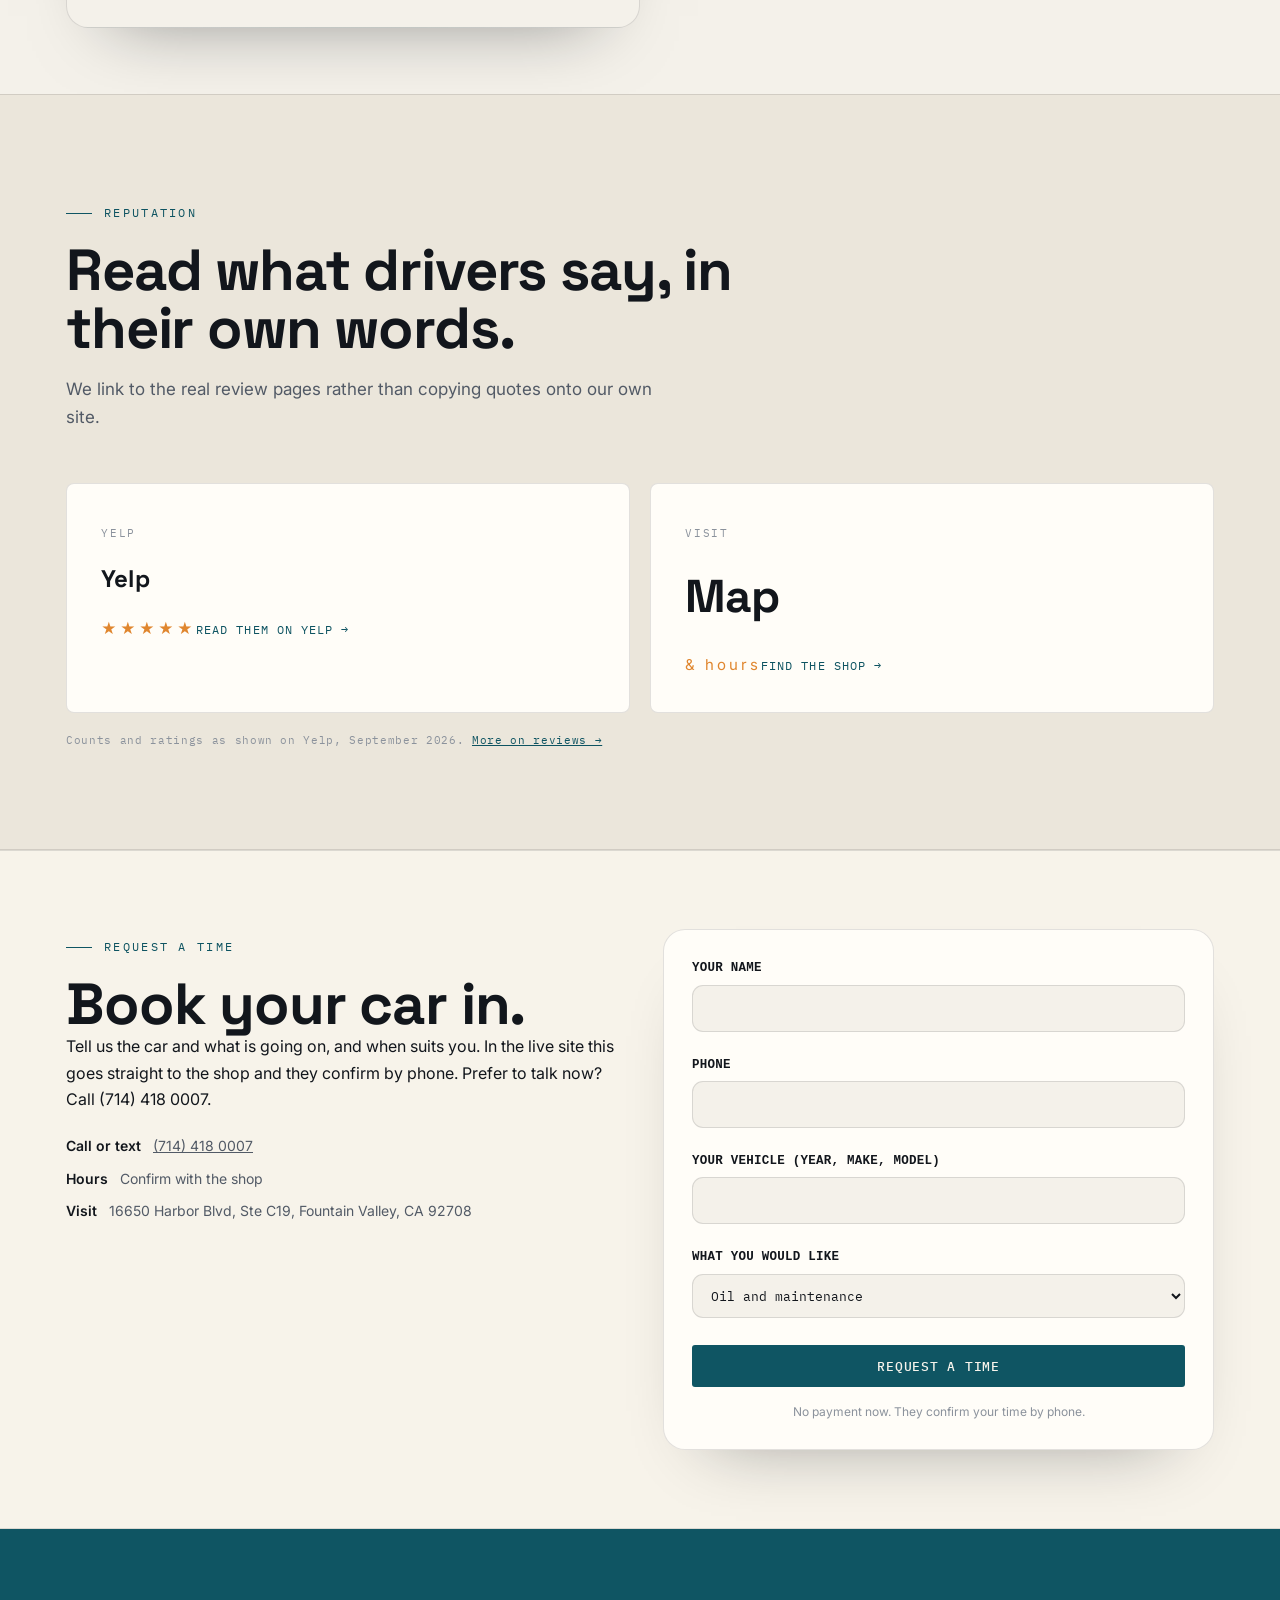
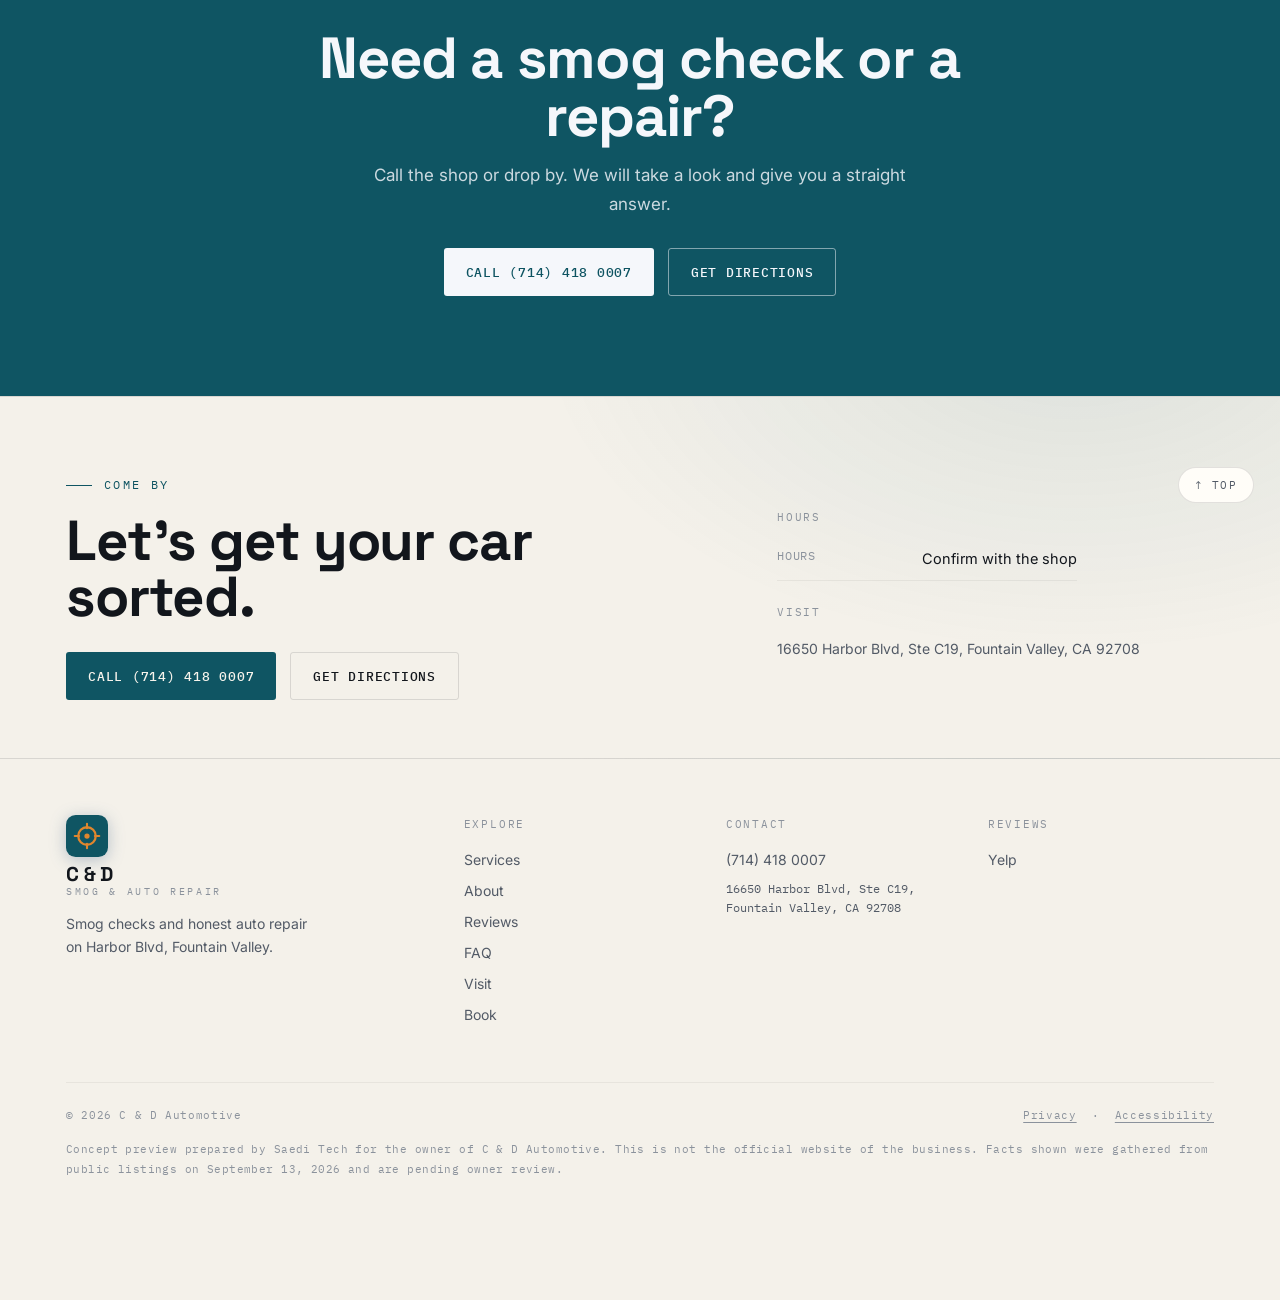
==== commit 2c1660b1: "Fix 3D hero loading, page reveal, spread 3D across page, unique heroes, correct photos Co-Authored-B" ====
--- a/index.html
+++ b/index.html
@@ -57,7 +57,7 @@
         <p class="lede">A neighborhood shop on Harbor Blvd for smog checks and honest auto repair. Straight answers, fair prices, and work explained before it happens.</p>
         <div class="cta">
           <a class="btn btn-fill" href="tel:+17144180007">Call (714) 418 0007</a>
-          <a class="btn btn-line" href="visit.html">Get directions</a>
+          <a class="btn btn-line" href="#book">Request a time</a>
         </div>
         <div class="chips" aria-label="What we do"><span class="chip">Smog check</span><span class="chip">Oil change</span><span class="chip">Brakes</span><span class="chip">Tune up</span><span class="chip">Check engine</span></div>
       </div>
@@ -247,6 +247,25 @@
   </div>
 </section>
 
+<section id="book" class="bookband">
+  <div class="wrap bookgrid">
+    <div class="bookcopy">
+      <p class="kick up">Request a time</p>
+      <h2 class="up">Book your car in.</h2>
+      <p class="up">Tell us the car and what is going on, and when suits you. In the live site this goes straight to the shop and they confirm by phone. Prefer to talk now? Call (714) 418 0007.</p>
+      <div class="bookfacts up"><span><b>Call or text</b> &nbsp; <a href="tel:+17144180007">(714) 418 0007</a></span><span><b>Hours</b> &nbsp; Confirm with the shop</span><span><b>Visit</b> &nbsp; 16650 Harbor Blvd, Ste C19, Fountain Valley, CA 92708</span></div>
+    </div>
+    <form id="bookform" class="bookform up" novalidate>
+      <input type="text" id="f-web" class="hp" tabindex="-1" autocomplete="off" aria-hidden="true" placeholder="Leave blank">
+      <label>Your name<input id="f-name" type="text" autocomplete="name" required></label>
+      <label>Phone<input id="f-phone" type="tel" autocomplete="tel" required></label>
+      <label>Your vehicle (year, make, model)<input id="f-car" type="text" required></label>
+      <label>What you would like<select id="f-svc"><option>Oil and maintenance</option><option>Brakes</option><option>Check engine or diagnostics</option><option>Smog check</option><option>Exhaust or muffler</option><option>Other repair</option></select></label>
+      <button class="btn btn-fill" type="submit">Request a time</button>
+      <p class="bookmini">No payment now. They confirm your time by phone.</p>
+    </form>
+  </div>
+</section>
 <section class="ctaband">
   <div class="wrap">
     <h2 class="up">Need a smog check or a repair?</h2>
@@ -268,7 +287,7 @@
         <a class="logo" href="index.html" aria-label="C &amp; D Automotive, home"><svg class="emblem" viewBox="0 0 48 48" aria-hidden="true"><rect width="48" height="48" rx="11" fill="var(--indigo)"/><circle cx="24" cy="24" r="10" fill="none" stroke="var(--shu)" stroke-width="2.6"/><circle cx="24" cy="24" r="3" fill="var(--shu)"/><g stroke="var(--shu)" stroke-width="2.4" stroke-linecap="round"><path d="M24 10v5M24 33v5M10 24h5M33 24h5"/></g></svg><span class="wm"><span class="n">C &amp; D</span><span class="s">Smog &amp; Auto Repair</span></span></a>
         <p>Smog checks and honest auto repair on Harbor Blvd, Fountain Valley.</p>
       </div>
-      <div class="fcol"><p class="ft">Explore</p><a href="services.html">Services</a><a href="about.html">About</a><a href="reviews.html">Reviews</a><a href="faq.html">FAQ</a><a href="visit.html">Visit</a></div>
+      <div class="fcol"><p class="ft">Explore</p><a href="services.html">Services</a><a href="about.html">About</a><a href="reviews.html">Reviews</a><a href="faq.html">FAQ</a><a href="visit.html">Visit</a><a href="index.html#book">Book</a></div>
       <div class="fcol"><p class="ft">Contact</p><a href="tel:+17144180007">(714) 418 0007</a><p class="mono" style="font-size:12px">16650 Harbor Blvd, Ste C19, Fountain Valley, CA 92708</p></div>
       <div class="fcol"><p class="ft">Reviews</p><a href="https://www.yelp.com/biz/c-and-d-automotive-fountain-valley" target="_blank" rel="noopener">Yelp</a></div>
     </div>
--- a/assets/site.css
+++ b/assets/site.css
@@ -395,3 +395,20 @@
 .obj3dband .o3b-copy p{color:var(--muted);max-width:42ch;margin-bottom:16px}
 .obj3dband .o3b-copy .drag{display:inline-flex;align-items:center;gap:8px;font-family:'IBM Plex Mono',monospace;font-size:11.5px;letter-spacing:.06em;text-transform:uppercase;color:var(--faint);border:1px solid var(--line);border-radius:40px;padding:8px 14px}
 @media(max-width:820px){.obj3dband{padding:44px 0}.obj3dband .o3b-art{order:0!important;flex-basis:100%}.obj3dband canvas.obj3d{height:300px}}
+
+/* ---- booking ---- */
+.bookband{padding:78px 0;background:var(--card2);border-top:1px solid var(--line);border-bottom:1px solid var(--line)}
+.bookband .bookgrid{display:grid;grid-template-columns:1fr 1fr;gap:46px;align-items:start}
+.bookband .bookfacts{margin-top:22px;display:flex;flex-direction:column;gap:9px;color:var(--muted);font-size:14px}
+.bookband .bookfacts b{color:var(--text);font-weight:600}
+.bookform{background:var(--card);border:1px solid var(--line);border-radius:22px;padding:28px;display:flex;flex-direction:column;gap:15px;box-shadow:0 34px 70px -48px rgba(15,20,26,.45);position:relative}
+.bookform label{display:flex;flex-direction:column;gap:6px;font-size:12.5px;font-weight:600;letter-spacing:.02em;color:var(--text)}
+.bookform input,.bookform select{font:inherit;font-weight:400;padding:12px 14px;border:1px solid var(--line);border-radius:11px;background:var(--bg);color:var(--text)}
+.bookform input:focus,.bookform select:focus{outline:2px solid var(--indigo);outline-offset:1px}
+.bookform .hp{position:absolute;left:-9999px;width:1px;height:1px;overflow:hidden}
+.bookform button{margin-top:4px}
+.bookform .bookmini{font-size:12px;color:var(--faint);margin:0;text-align:center}
+.form-done{text-align:center;padding:26px 10px}
+.form-done .ok{width:54px;height:54px;border-radius:50%;background:var(--indigo);color:var(--btn-tx);display:grid;place-items:center;font-size:27px;margin:0 auto 14px}
+.form-done h3{margin-bottom:8px}.form-done p{color:var(--muted);font-size:14px}
+@media(max-width:820px){.bookband .bookgrid{grid-template-columns:1fr;gap:28px}}
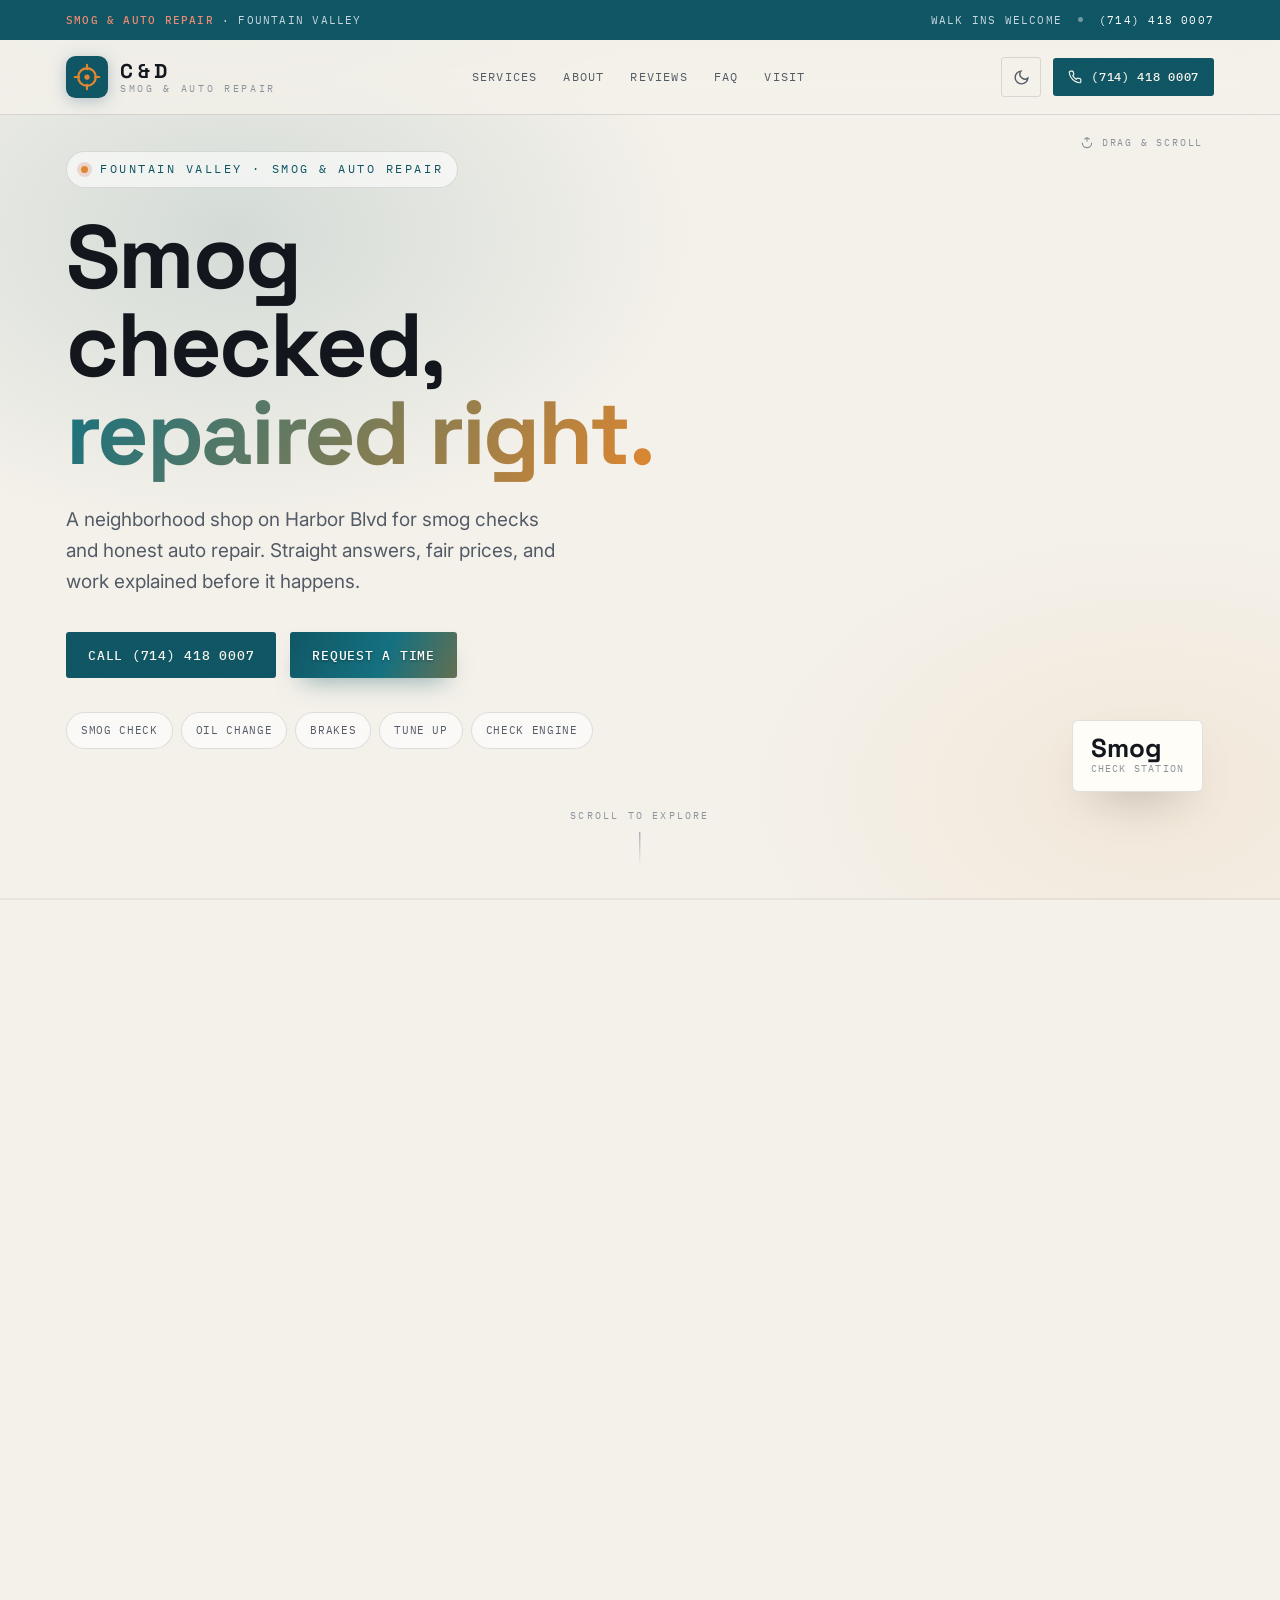
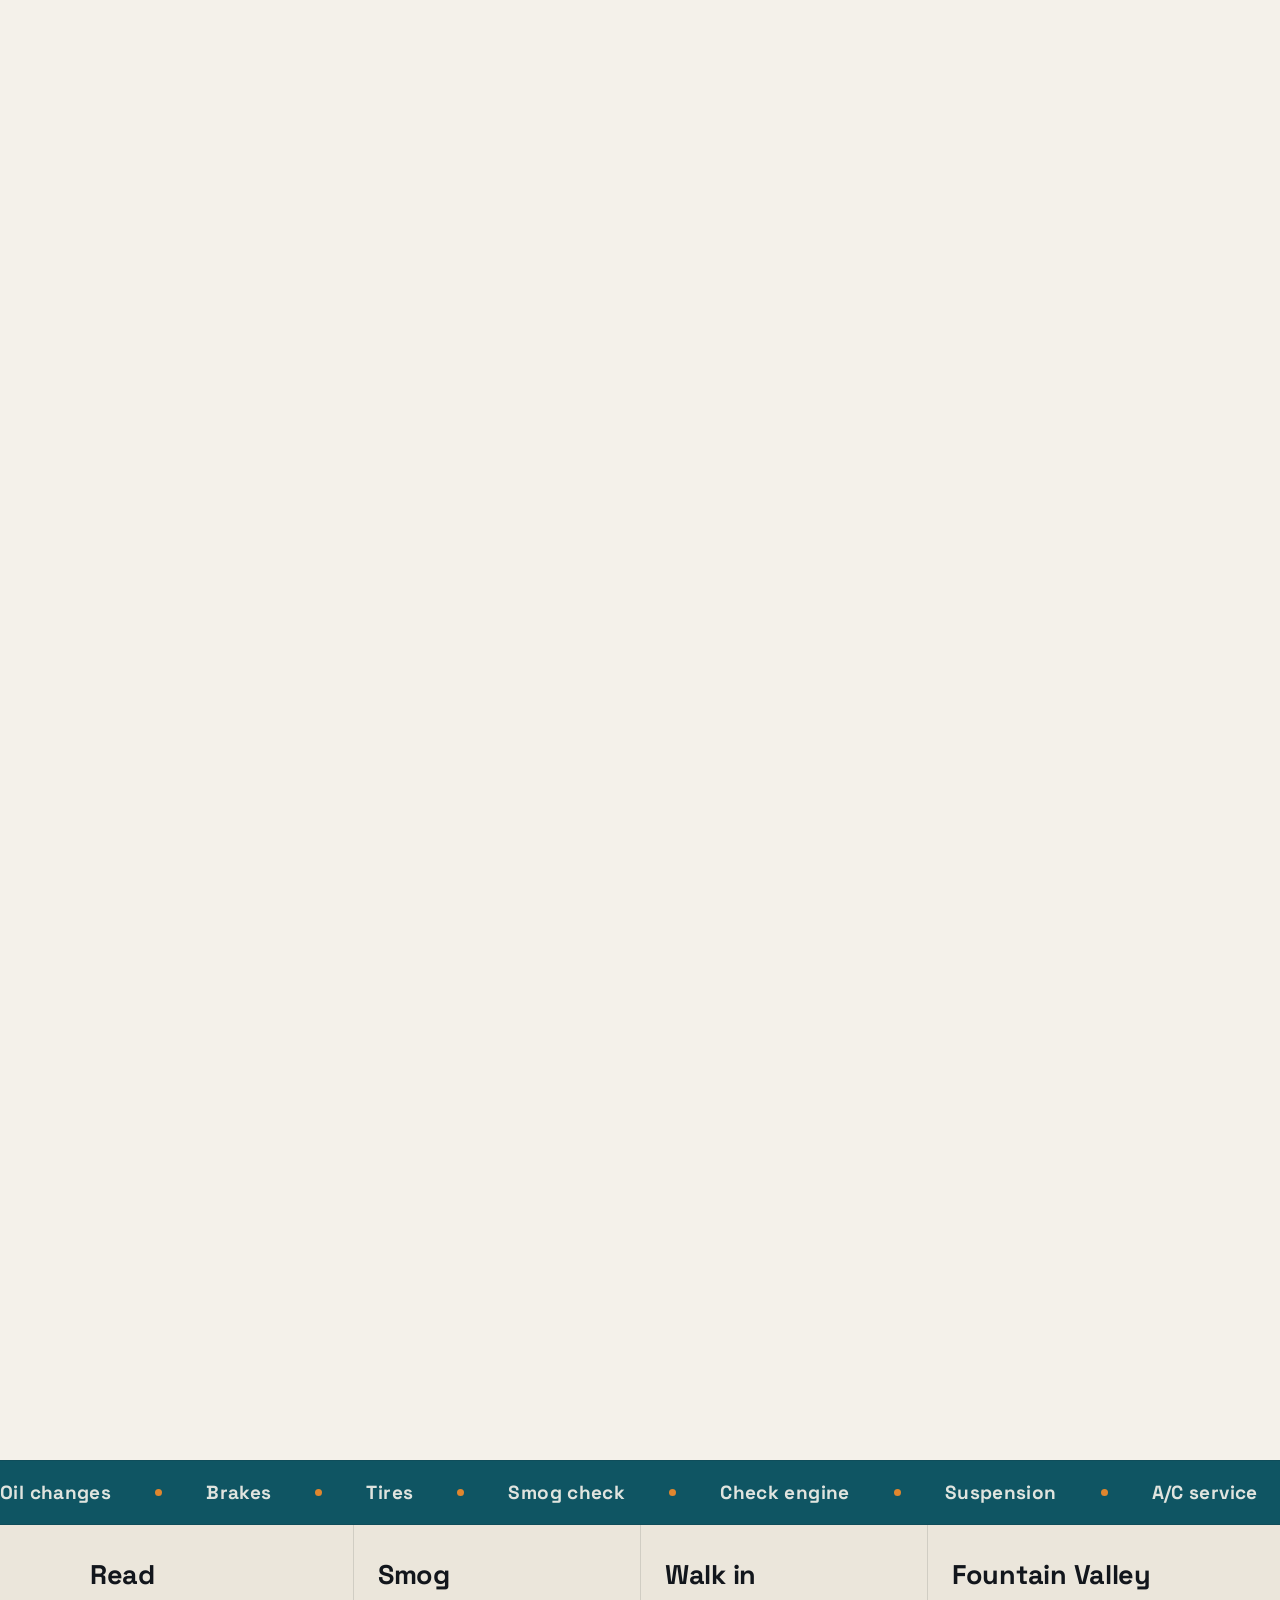
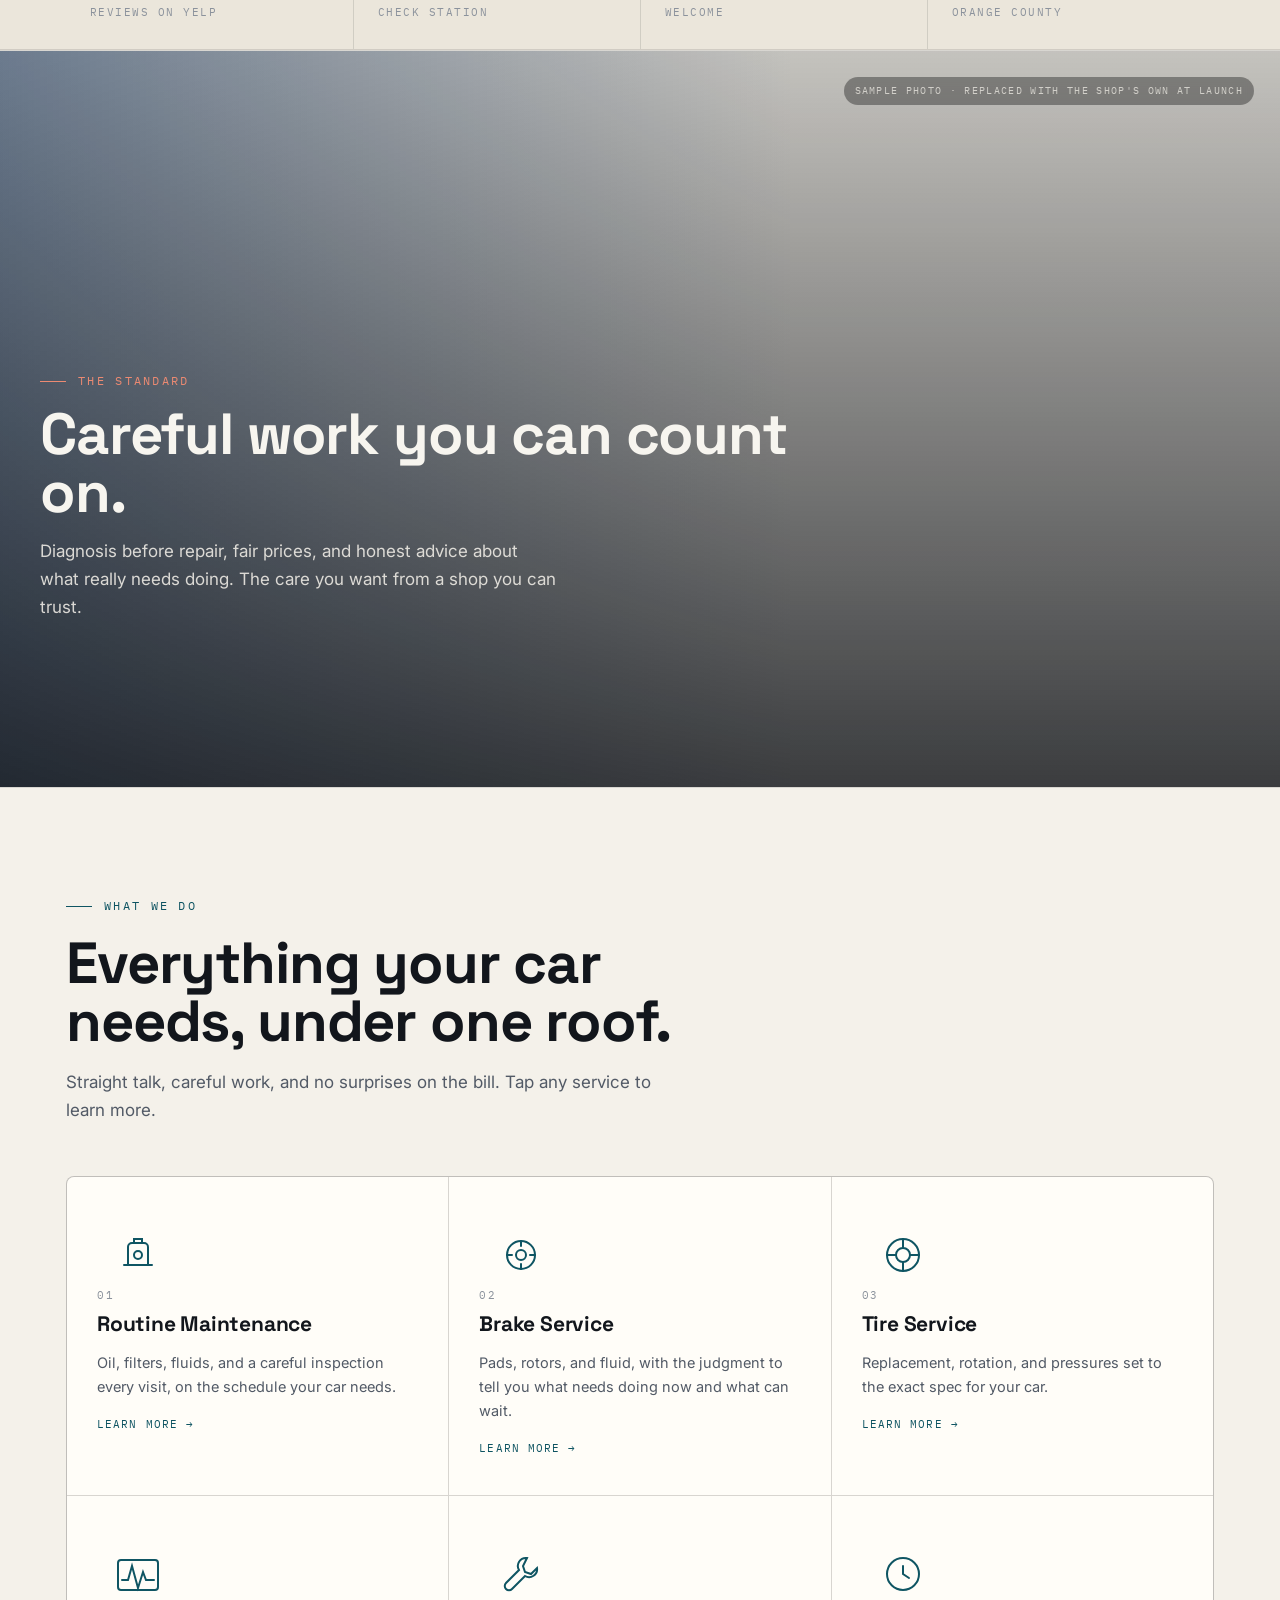
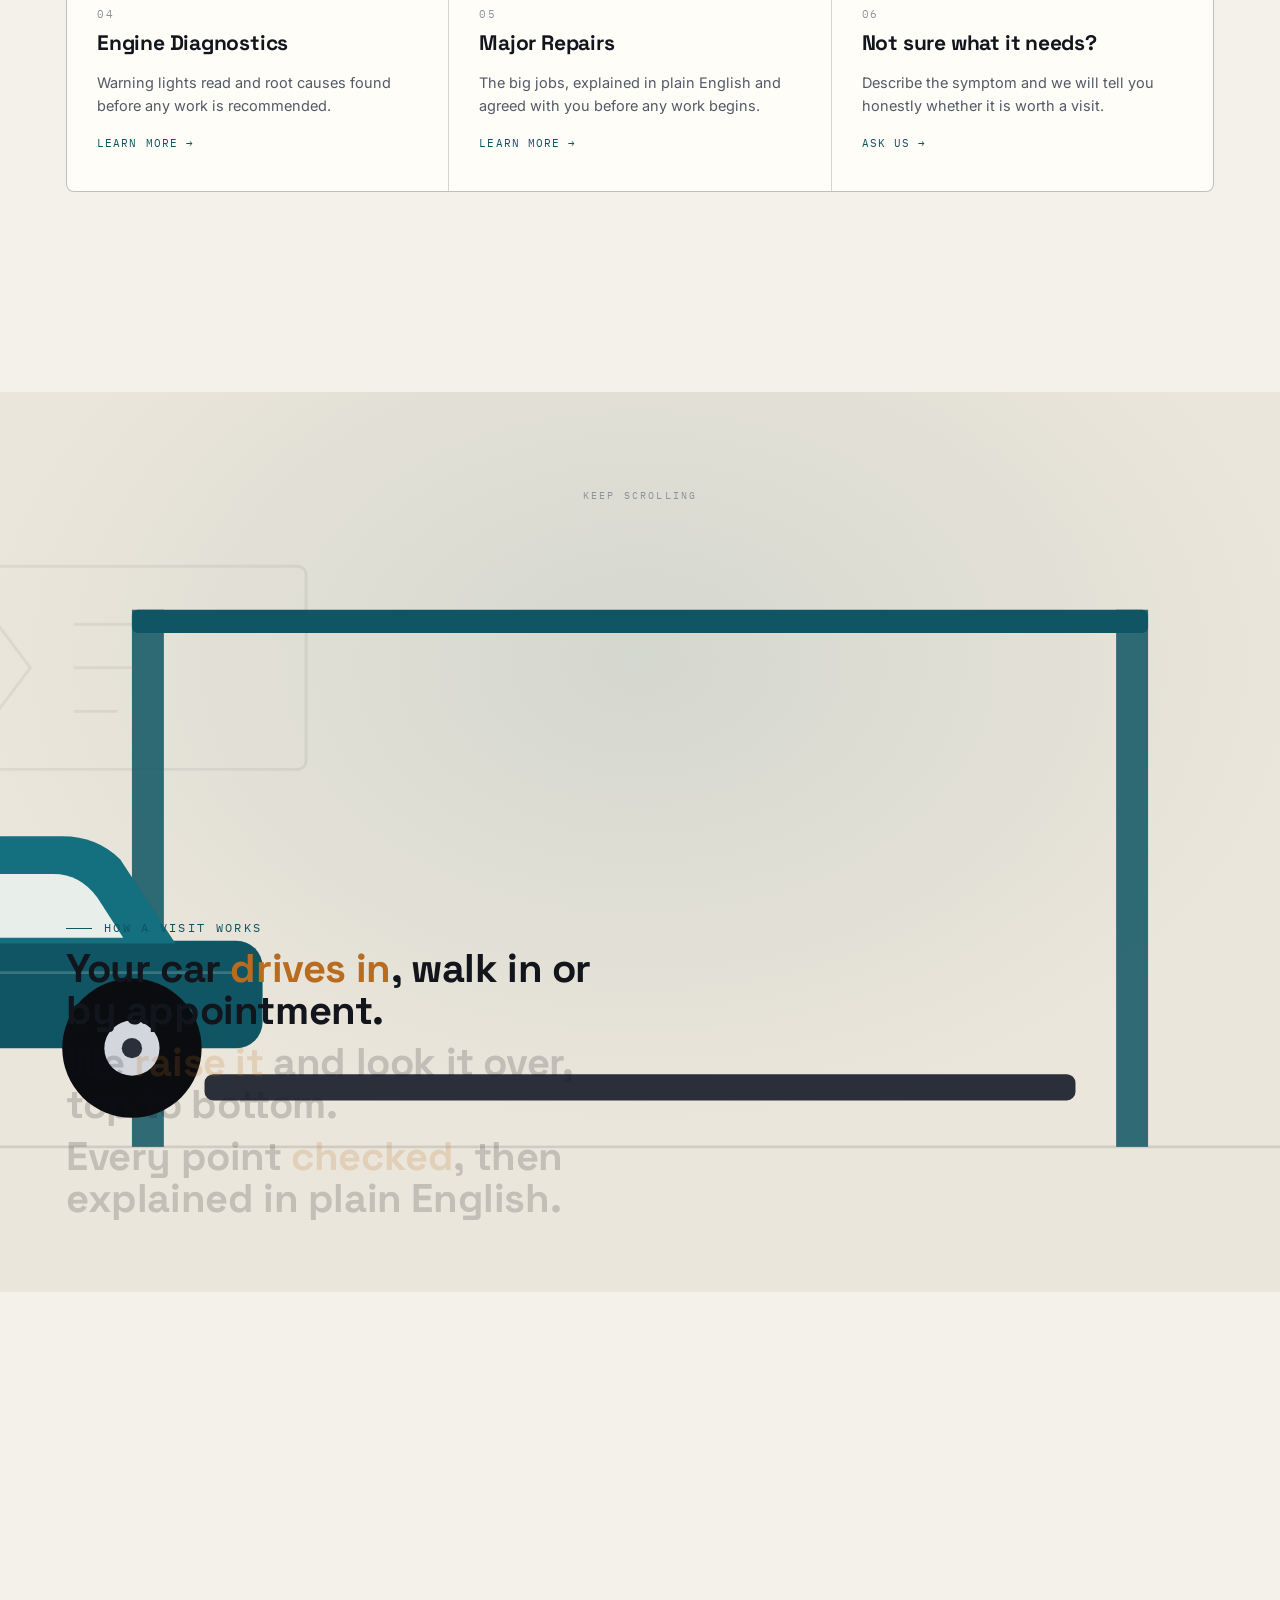
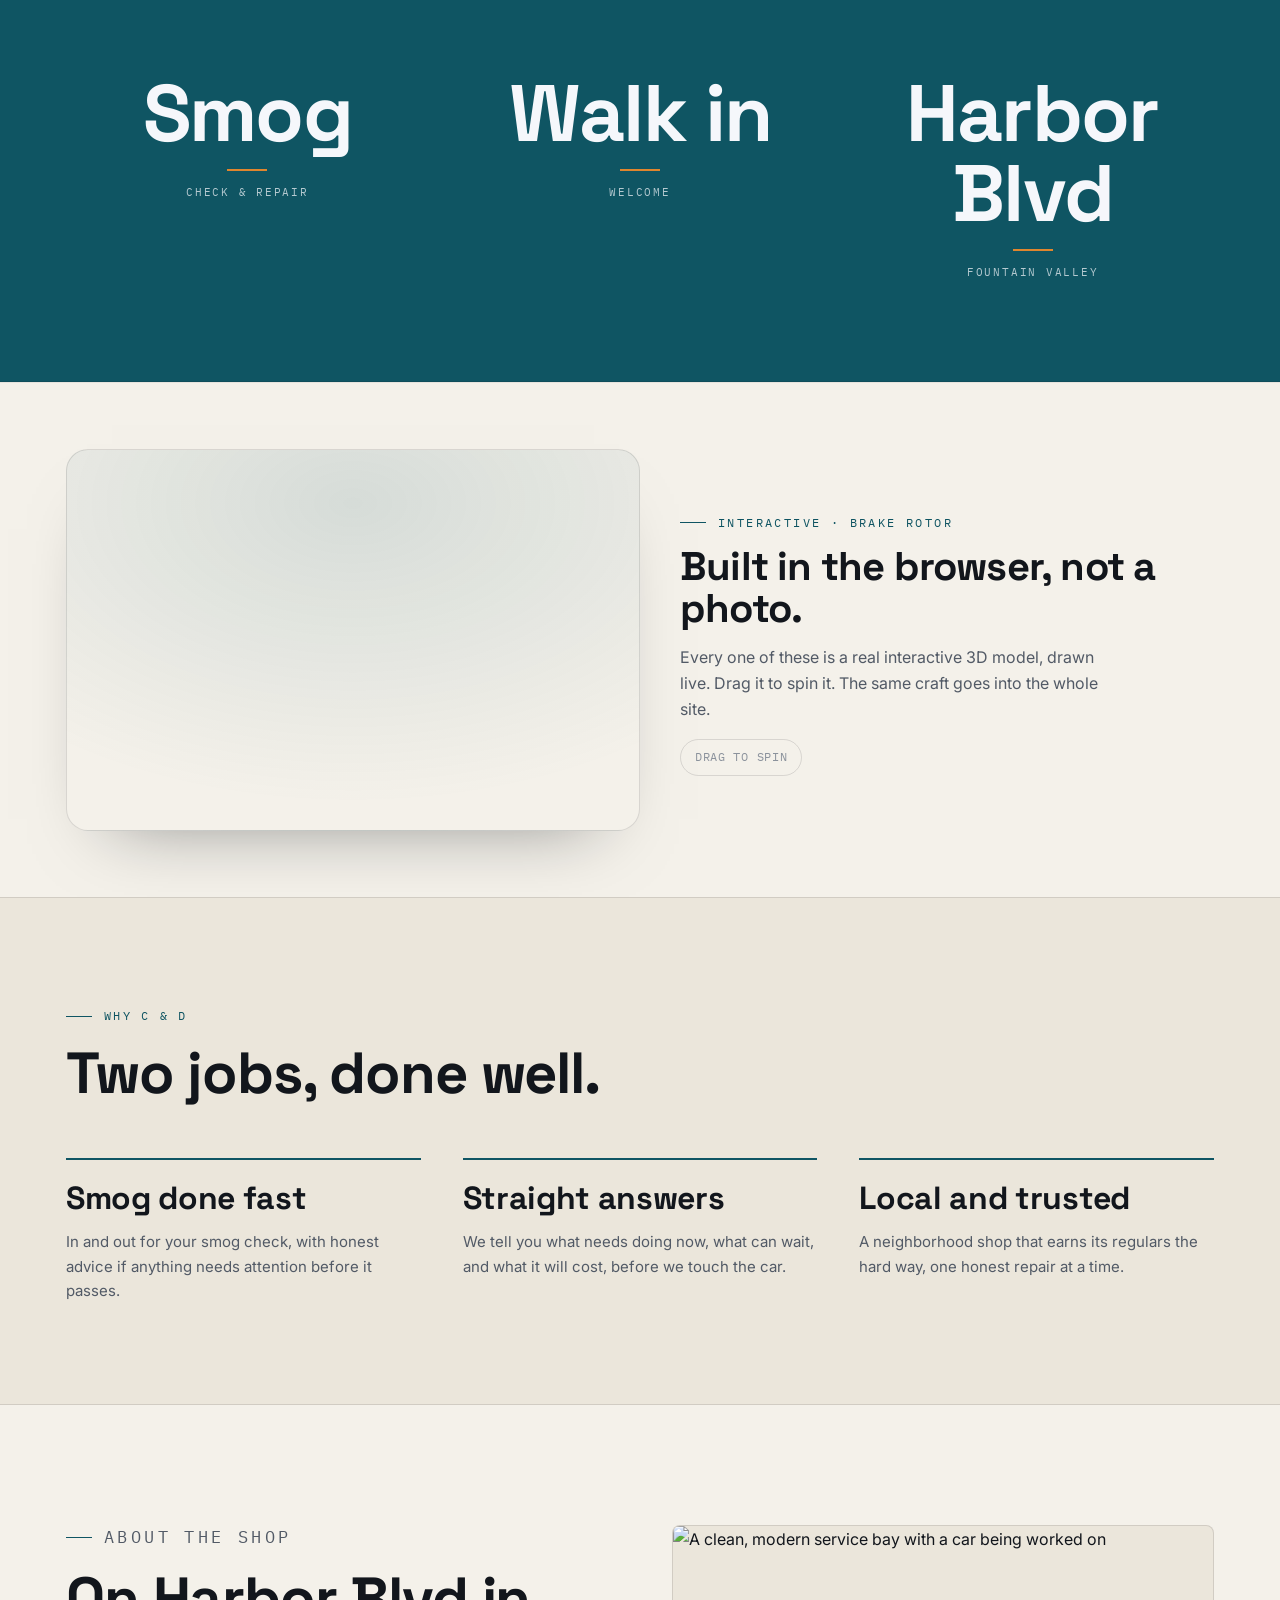
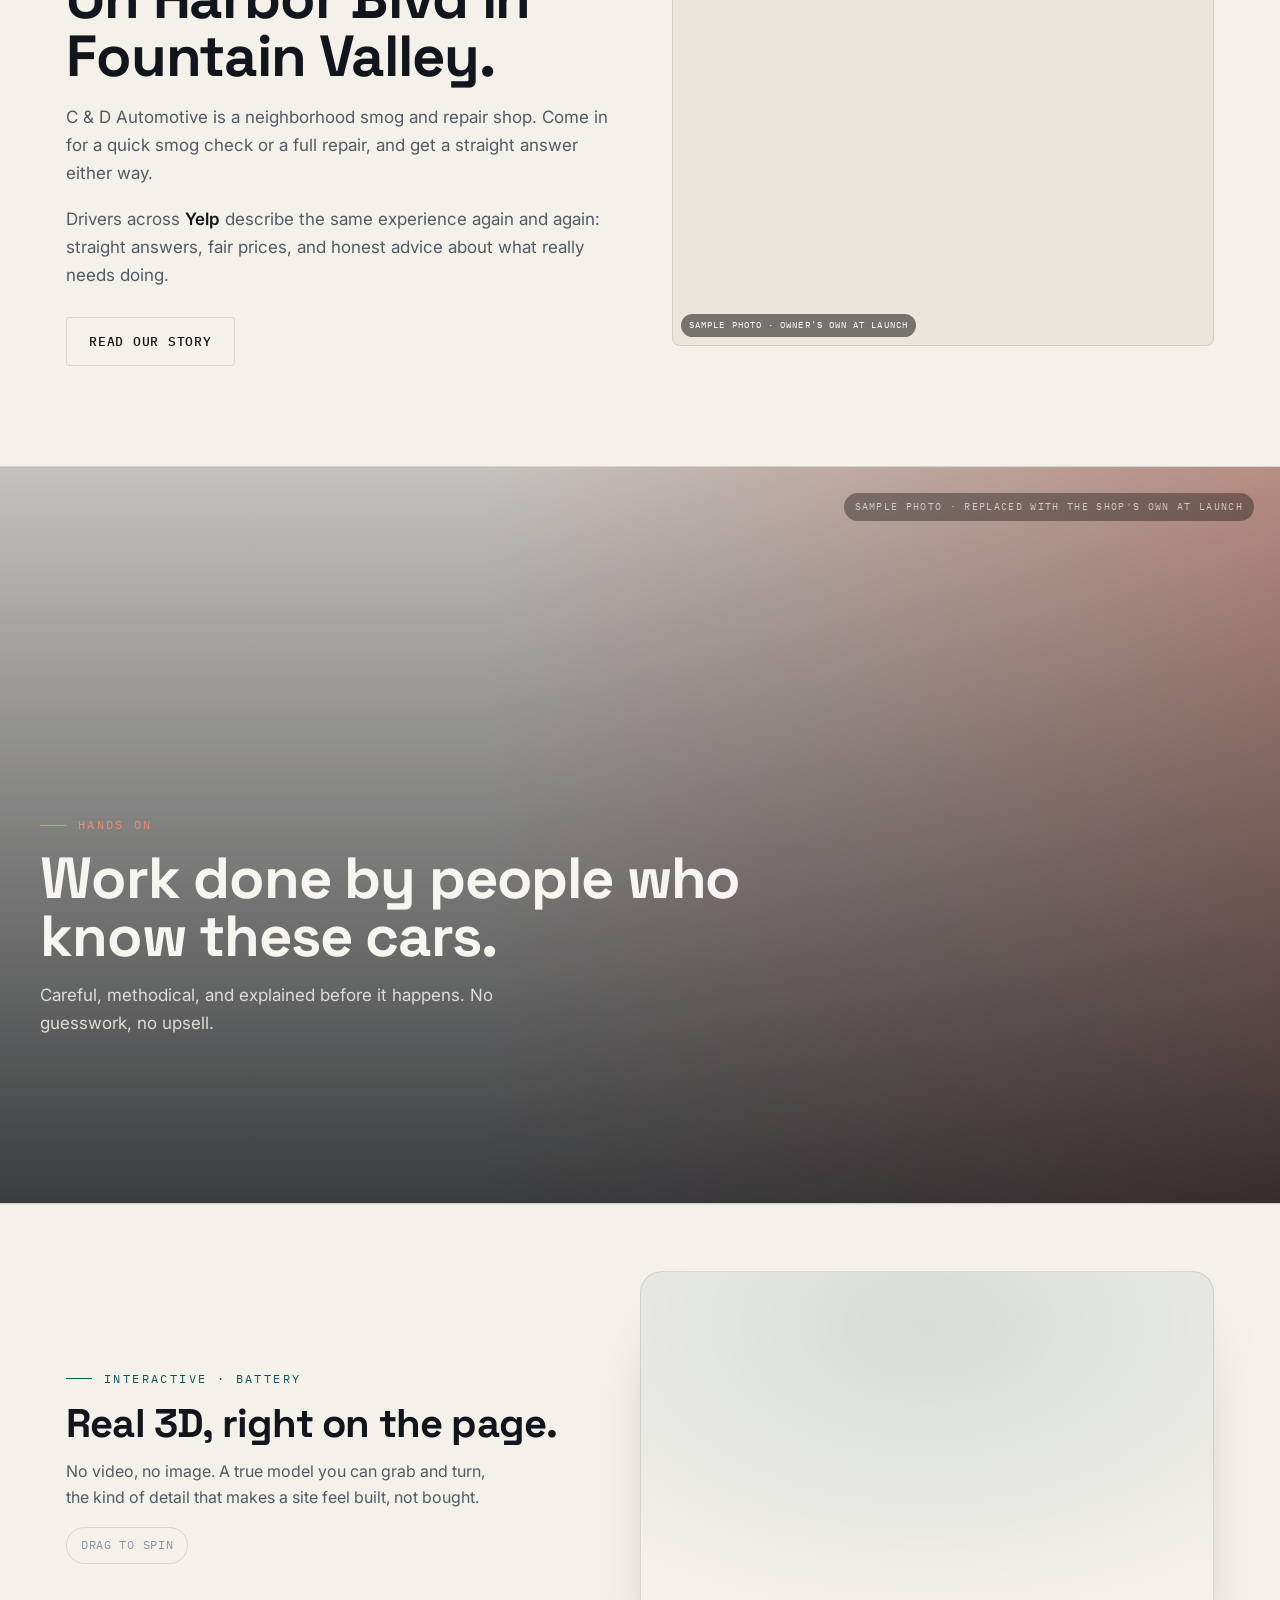
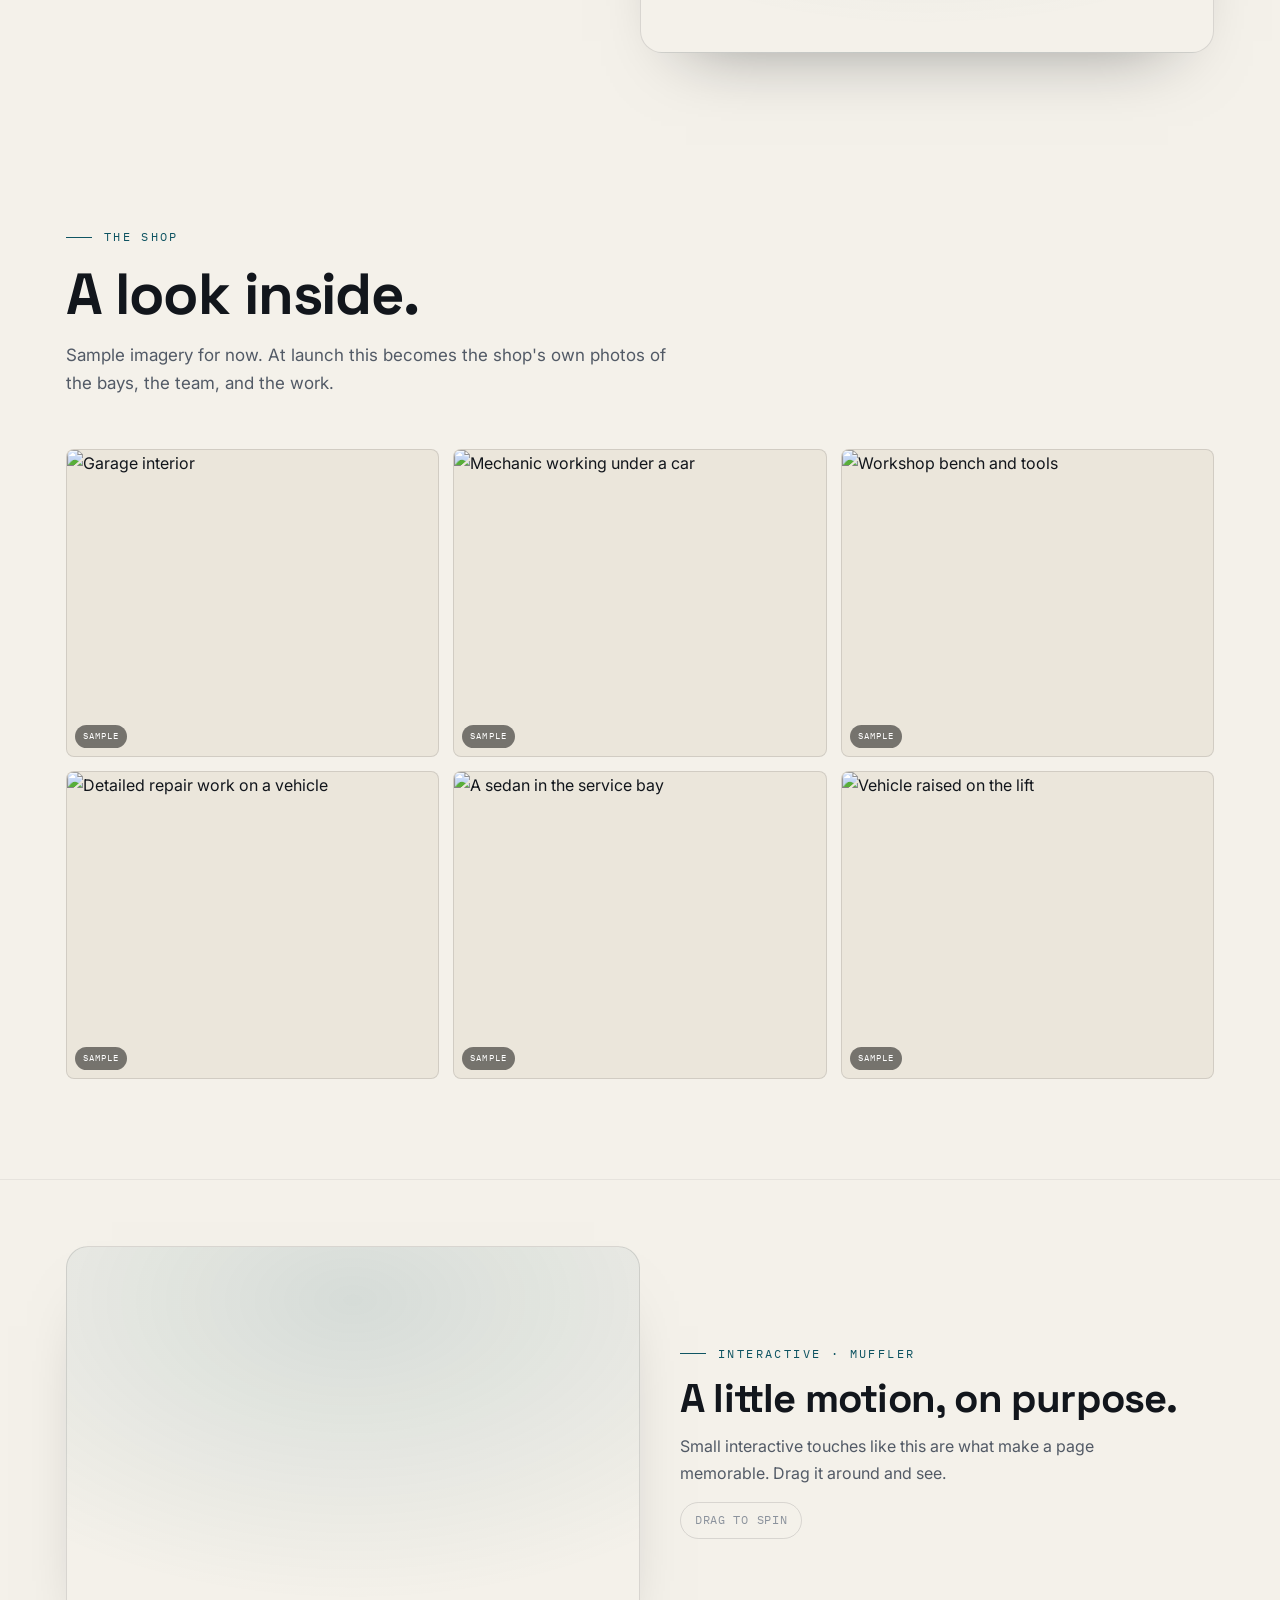
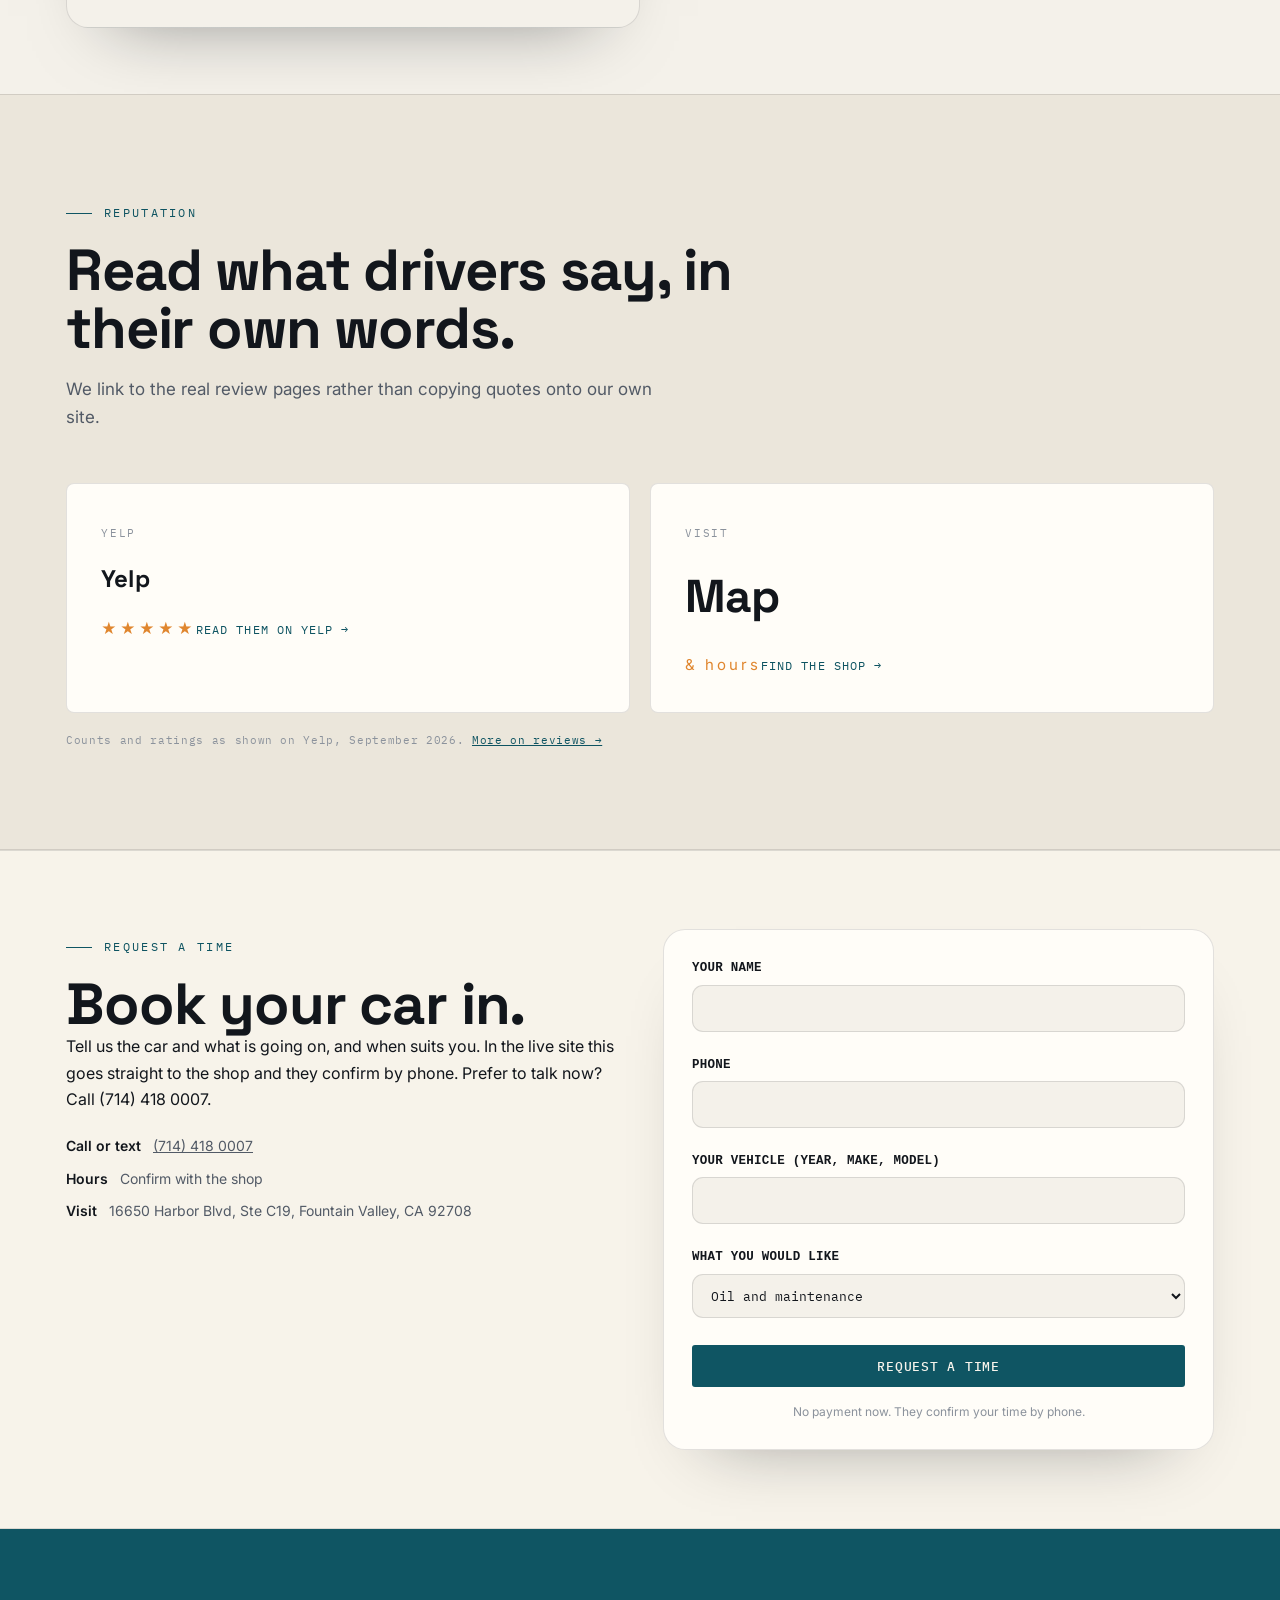
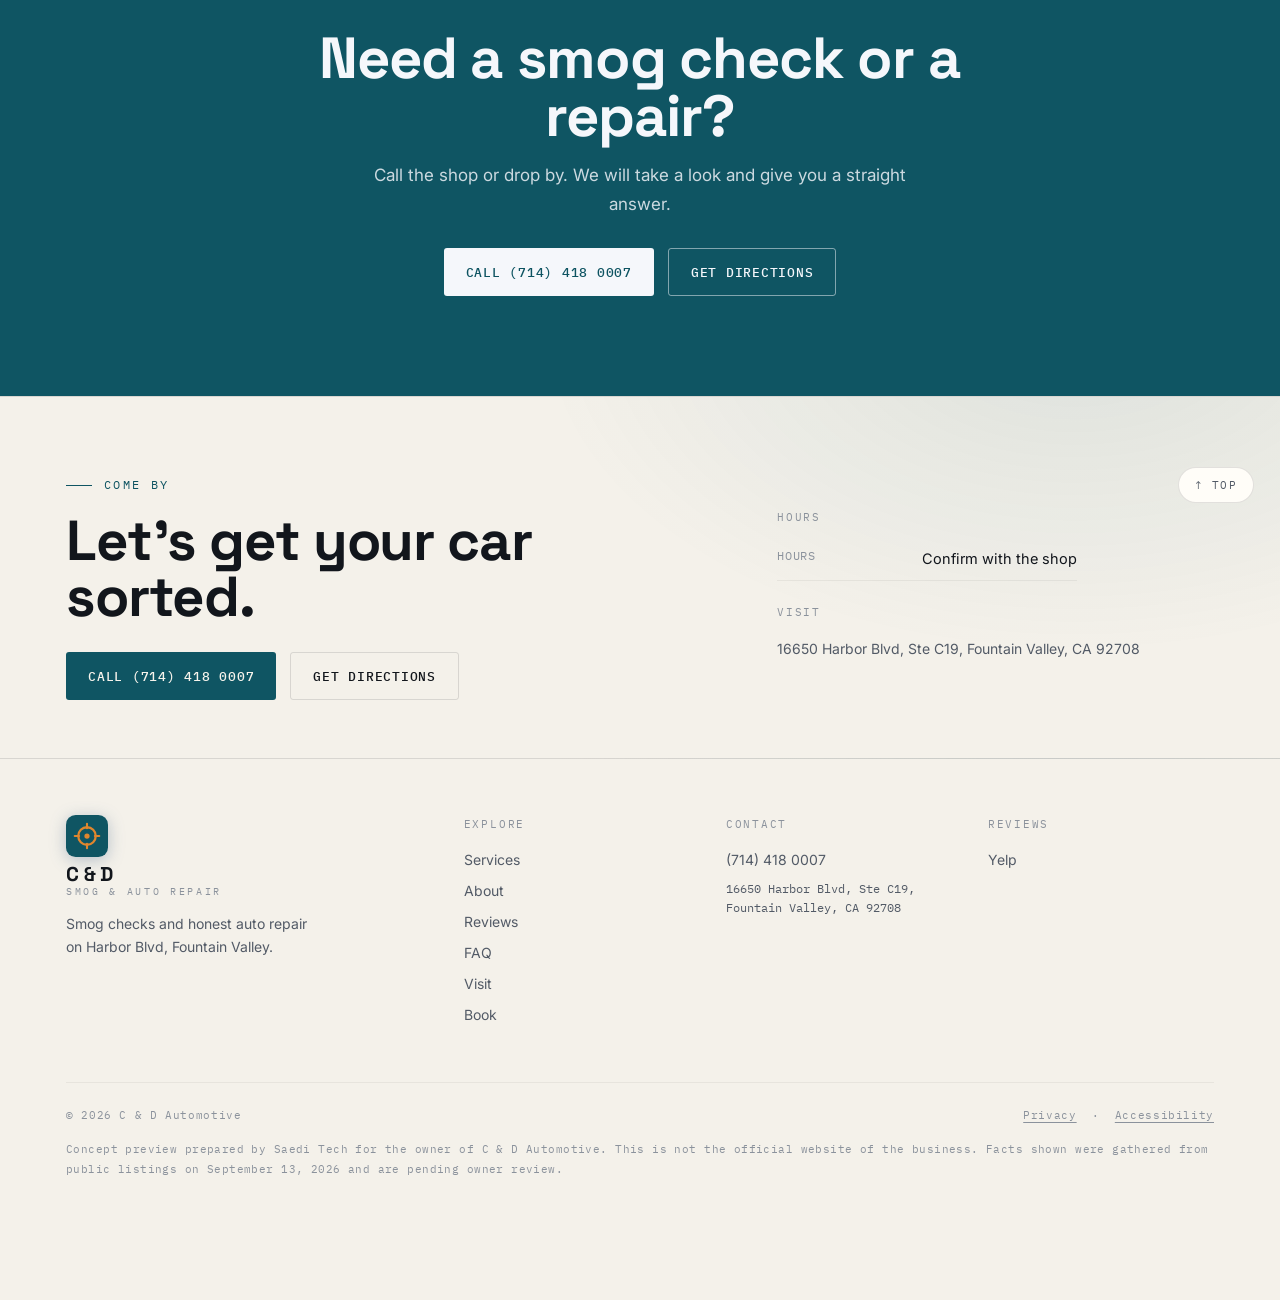
==== commit 42b2920d: "Fix 3D hero loading, page reveal, spread 3D across page, unique heroes, correct photos Co-Authored-B" ====
--- a/index.html
+++ b/index.html
@@ -57,7 +57,7 @@
         <p class="lede">A neighborhood shop on Harbor Blvd for smog checks and honest auto repair. Straight answers, fair prices, and work explained before it happens.</p>
         <div class="cta">
           <a class="btn btn-fill" href="tel:+17144180007">Call (714) 418 0007</a>
-          <a class="btn btn-line" href="#book">Request a time</a>
+          <a class="btn btn-book" href="#book">Request a time</a>
         </div>
         <div class="chips" aria-label="What we do"><span class="chip">Smog check</span><span class="chip">Oil change</span><span class="chip">Brakes</span><span class="chip">Tune up</span><span class="chip">Check engine</span></div>
       </div>
--- a/assets/site.css
+++ b/assets/site.css
@@ -412,3 +412,9 @@
 .form-done .ok{width:54px;height:54px;border-radius:50%;background:var(--indigo);color:var(--btn-tx);display:grid;place-items:center;font-size:27px;margin:0 auto 14px}
 .form-done h3{margin-bottom:8px}.form-done p{color:var(--muted);font-size:14px}
 @media(max-width:820px){.bookband .bookgrid{grid-template-columns:1fr;gap:28px}}
+
+/* ---- vibrant booking button (mix of both brand colors) ---- */
+.btn-book{background:linear-gradient(115deg,var(--indigo) 0%,var(--indigo-2) 40%,var(--shu-tx) 100%);color:#fff;border:none;background-size:150% 150%;background-position:0% 50%;text-shadow:0 1px 3px rgba(0,0,0,.38);box-shadow:0 12px 26px -12px color-mix(in srgb,var(--indigo) 55%,transparent);transition:background-position .55s var(--ease),transform .2s,box-shadow .3s,filter .3s}
+.btn-book:hover{background-position:100% 50%;transform:translateY(-1px);box-shadow:0 18px 32px -12px color-mix(in srgb,var(--indigo) 62%,transparent)}
+.btn-book:active{transform:translateY(0)}
+.navlinks a[href$="#book"],.navlinks a[href$="#book"]:hover{color:var(--shu-tx);font-weight:600}
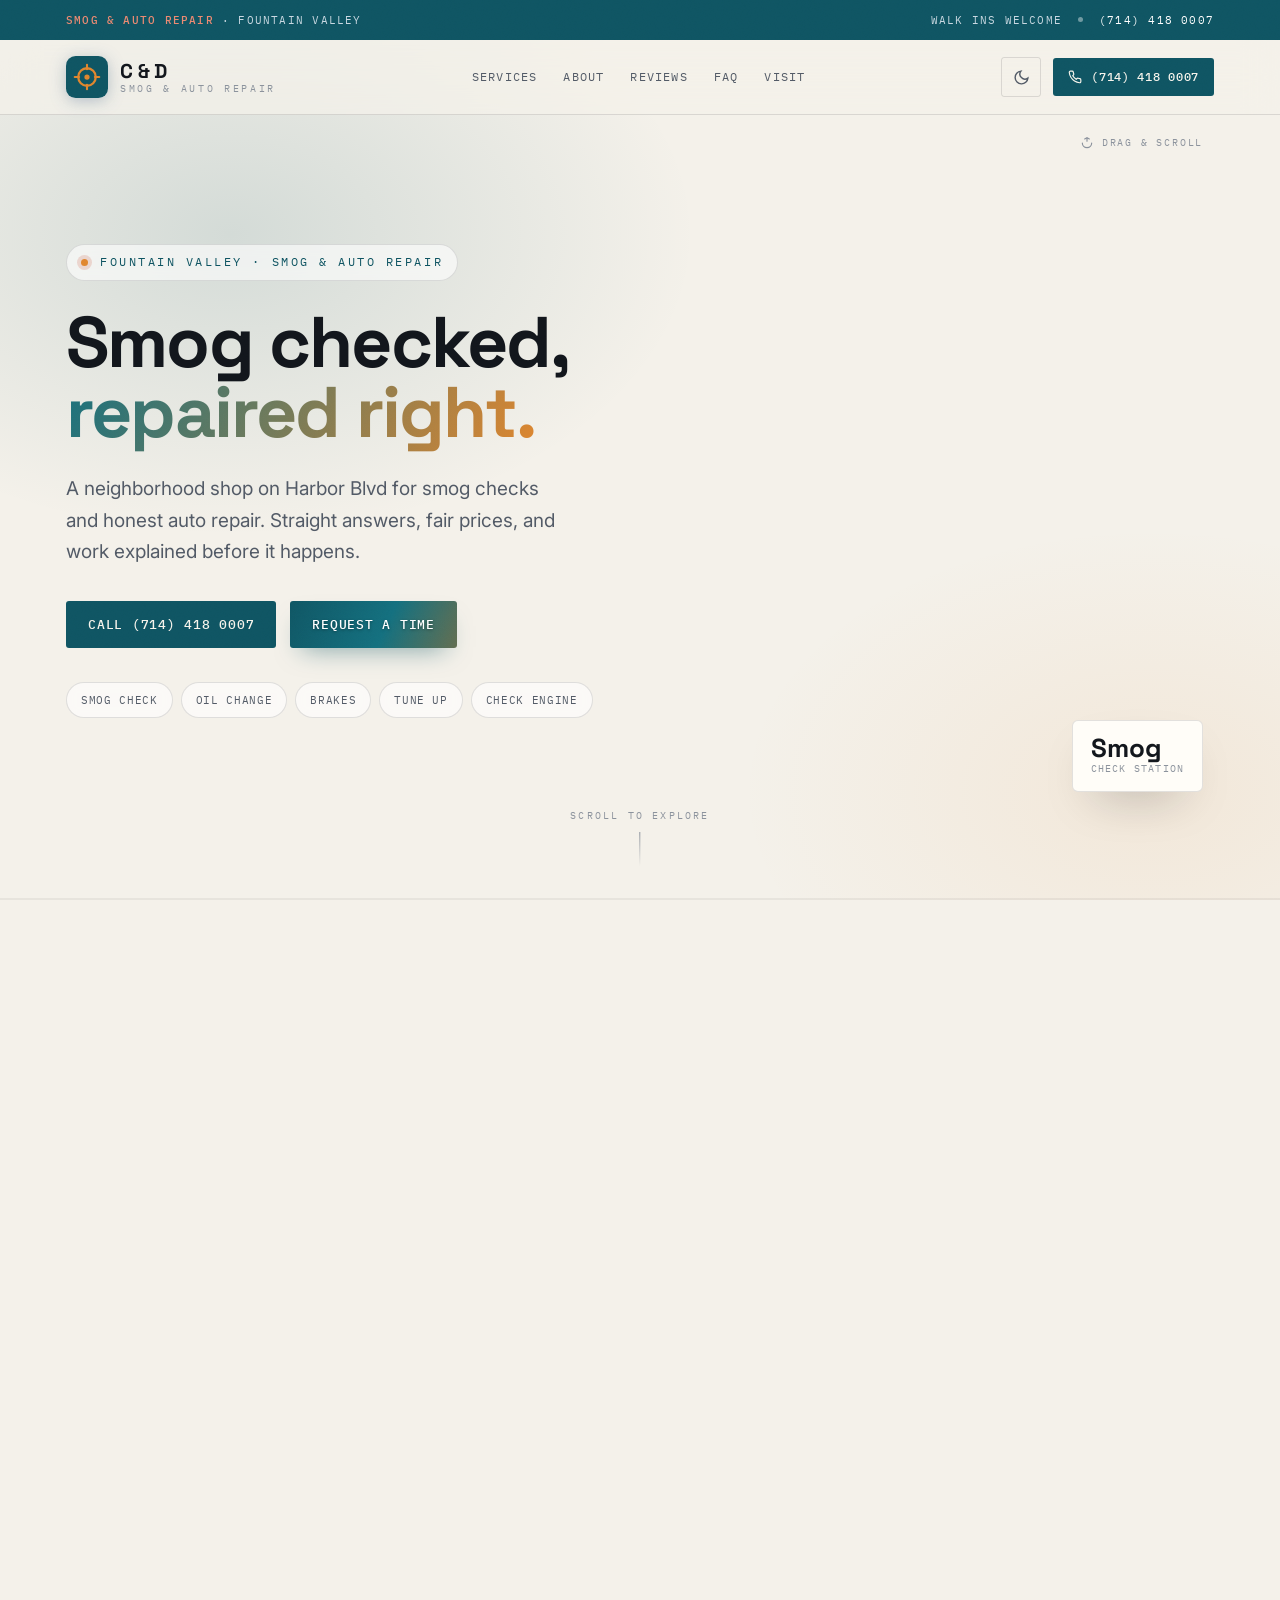
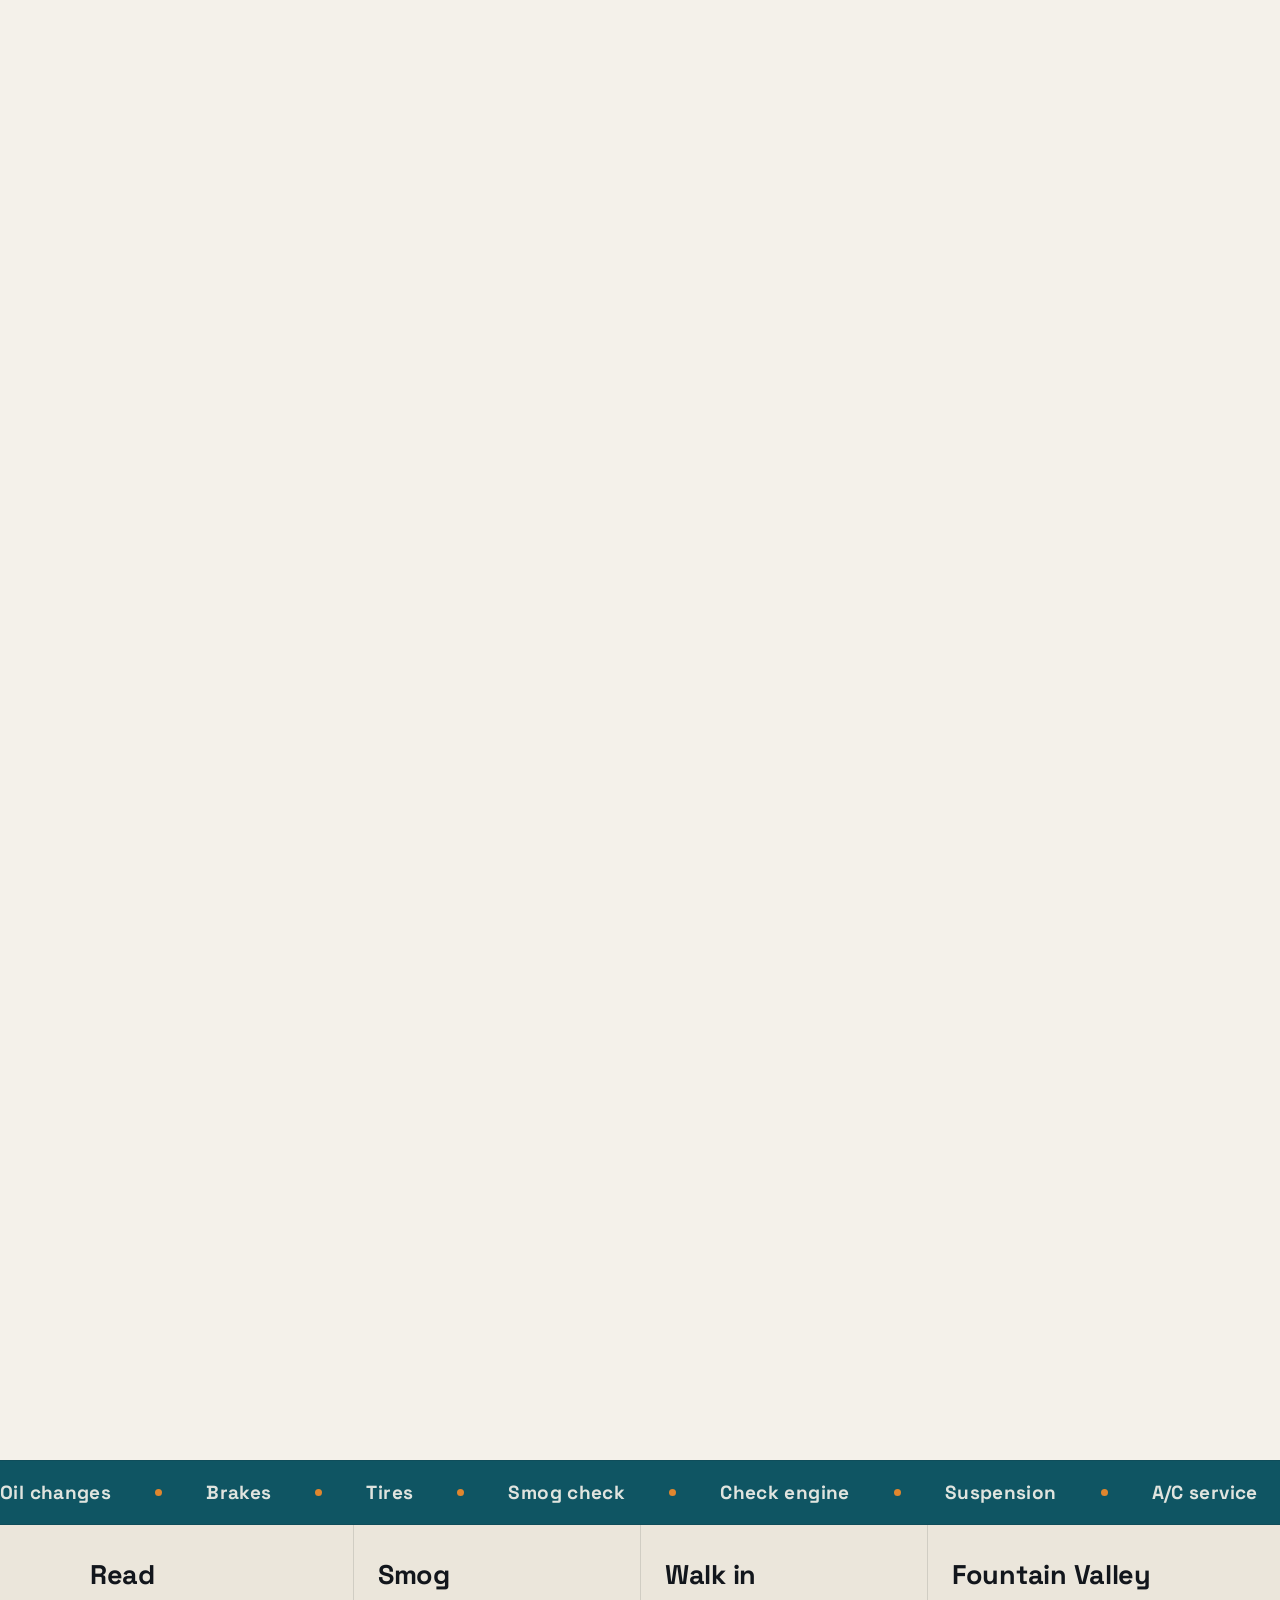
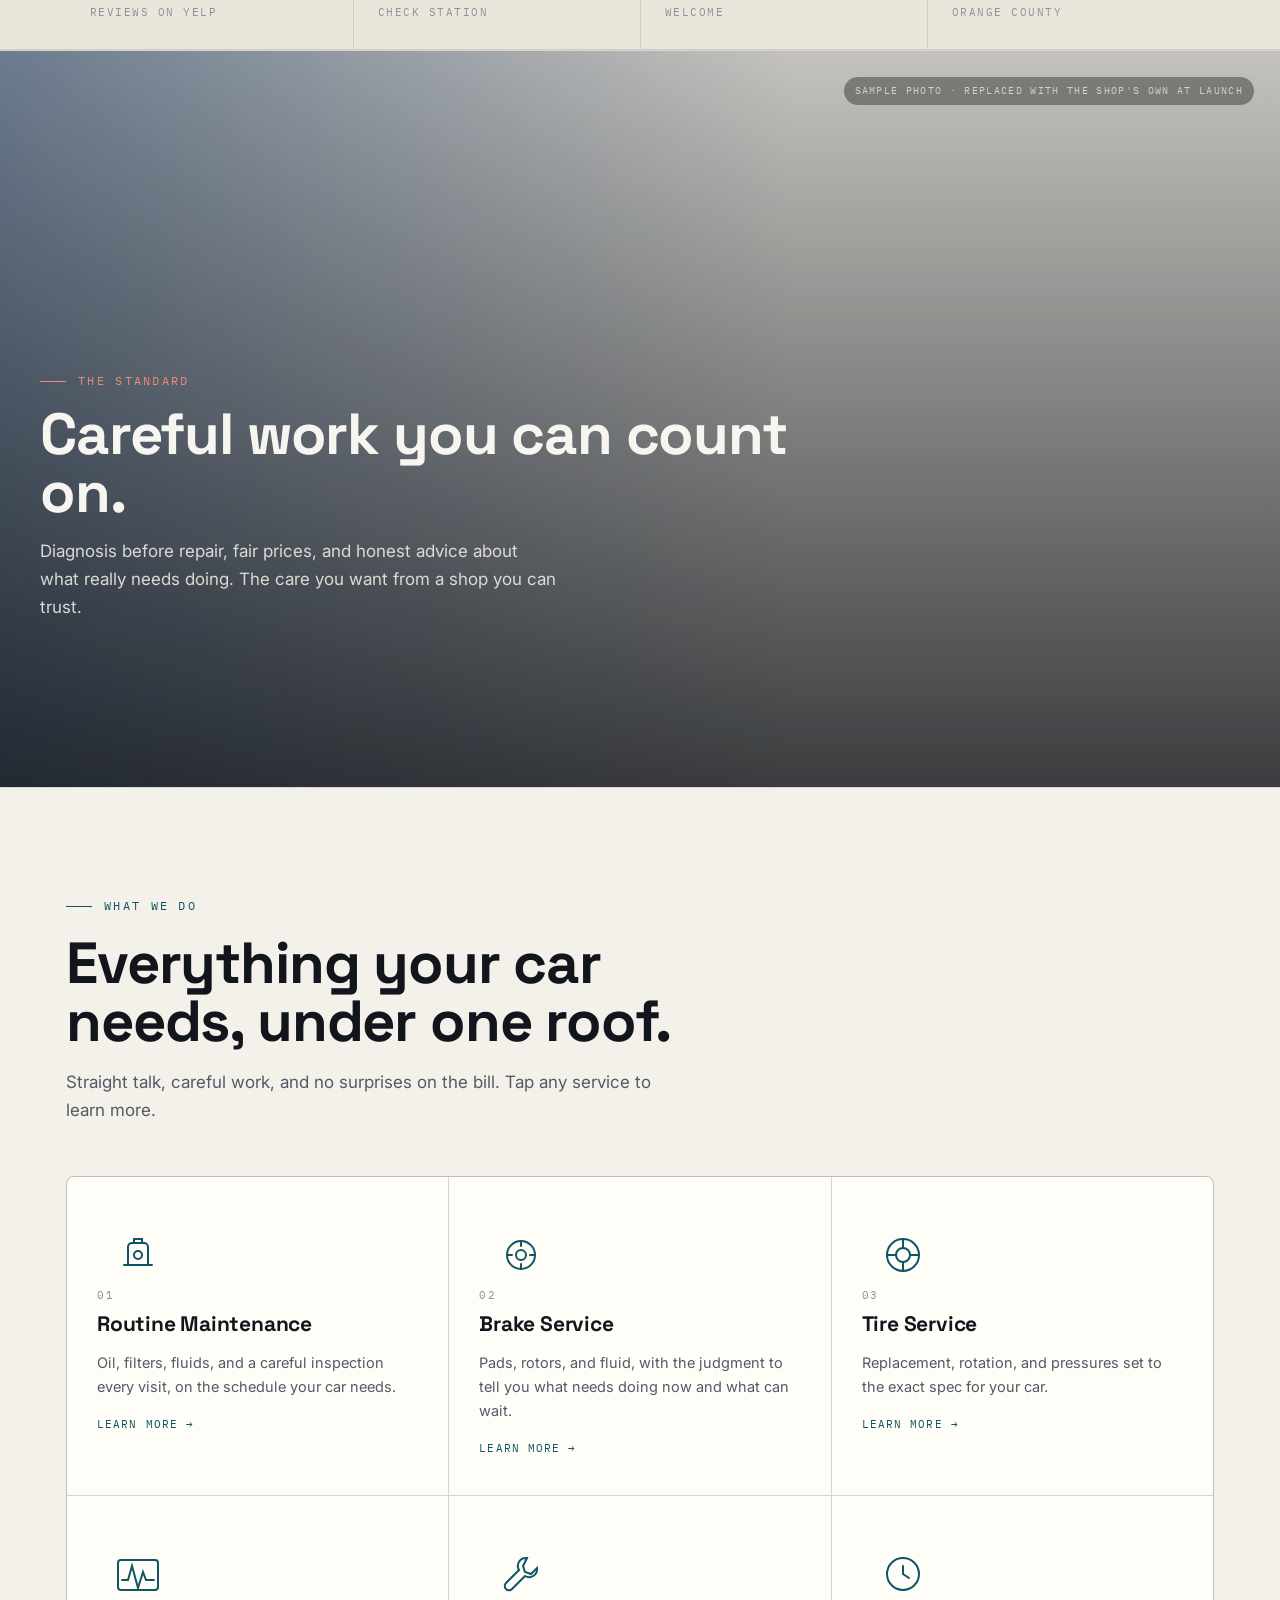
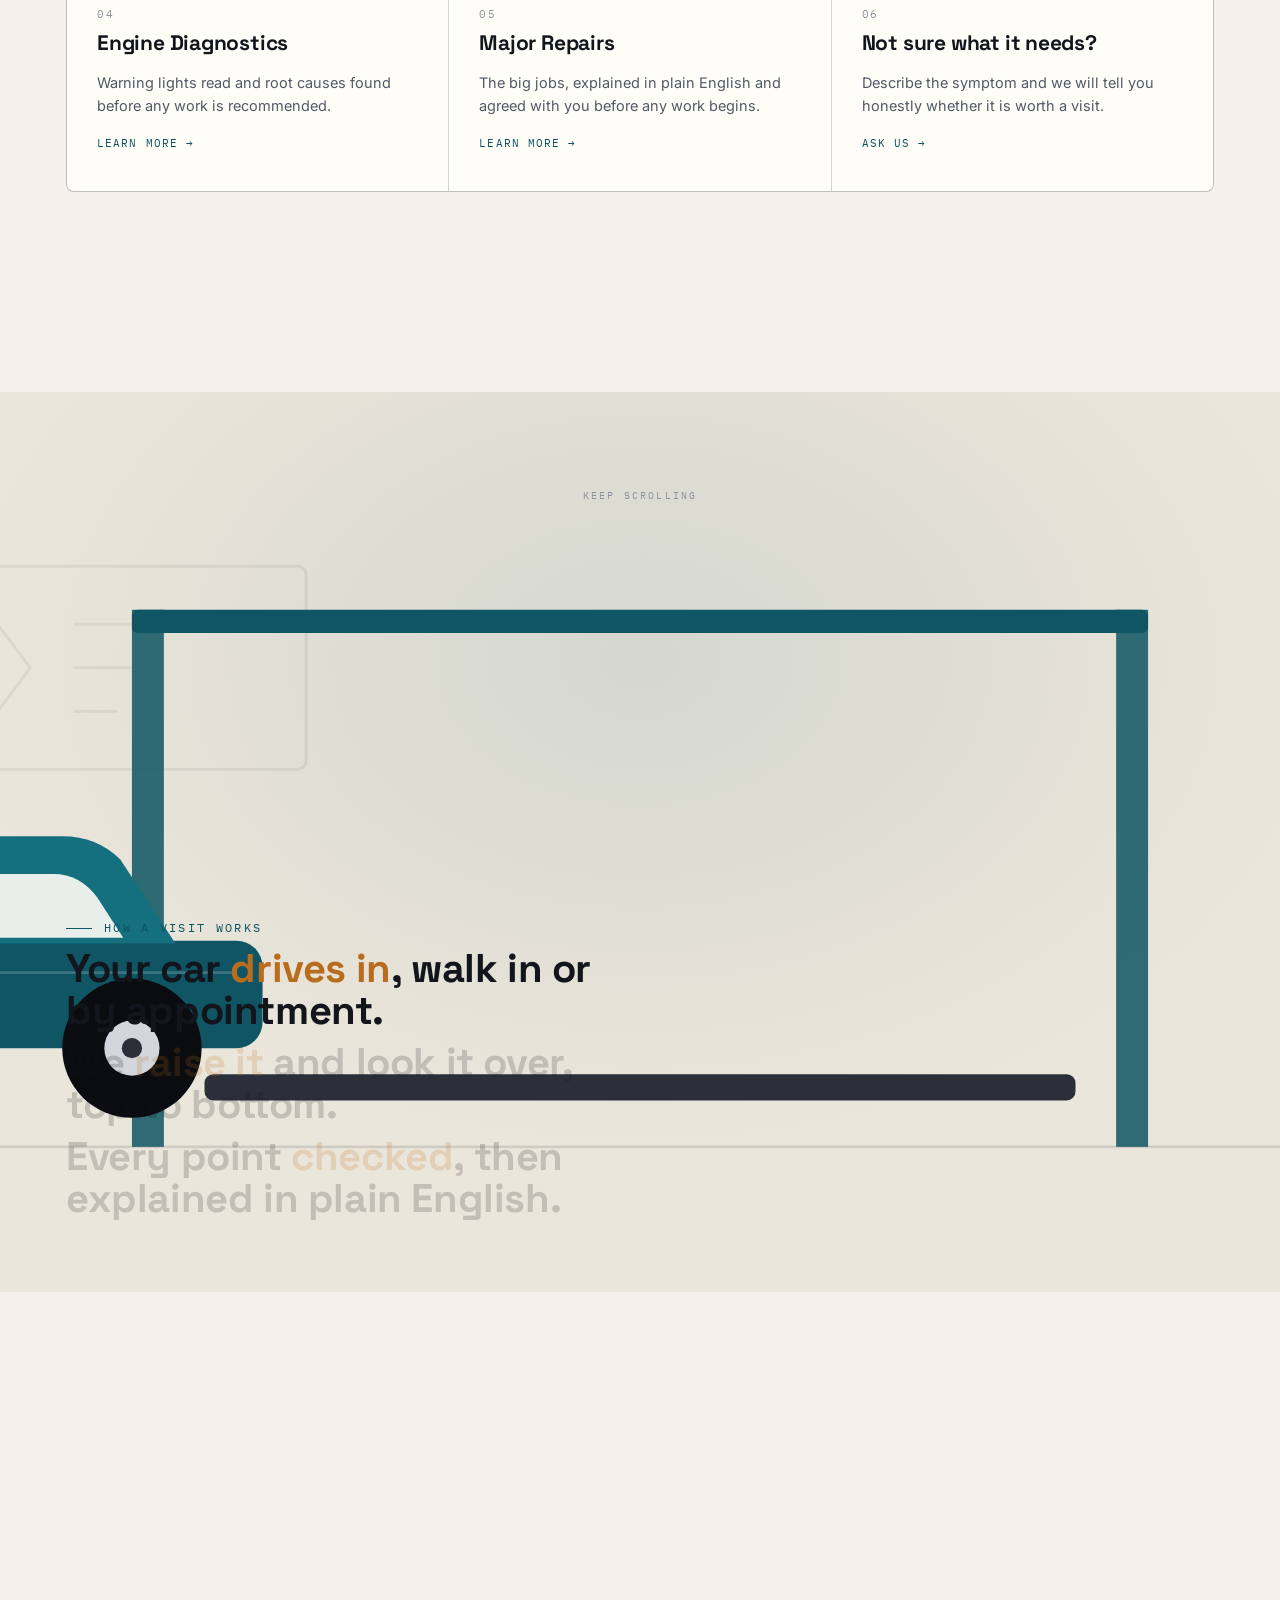
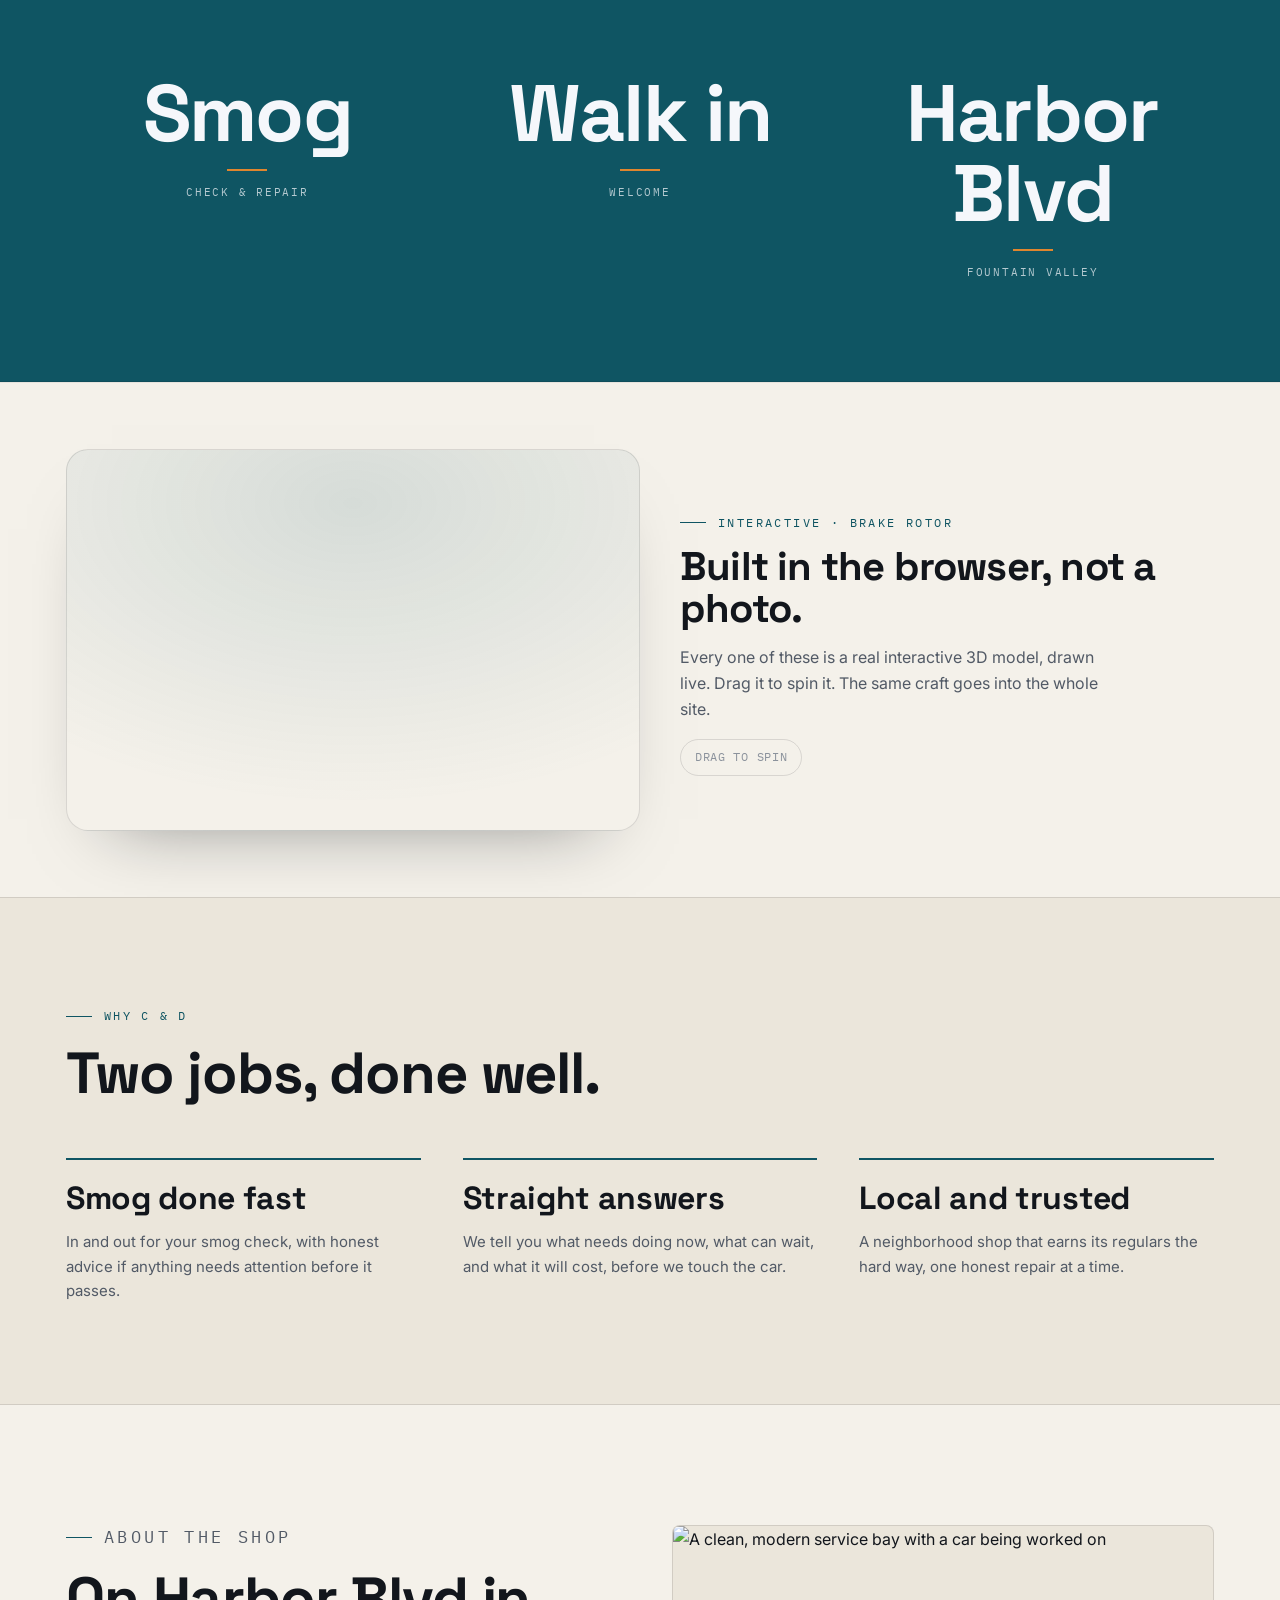
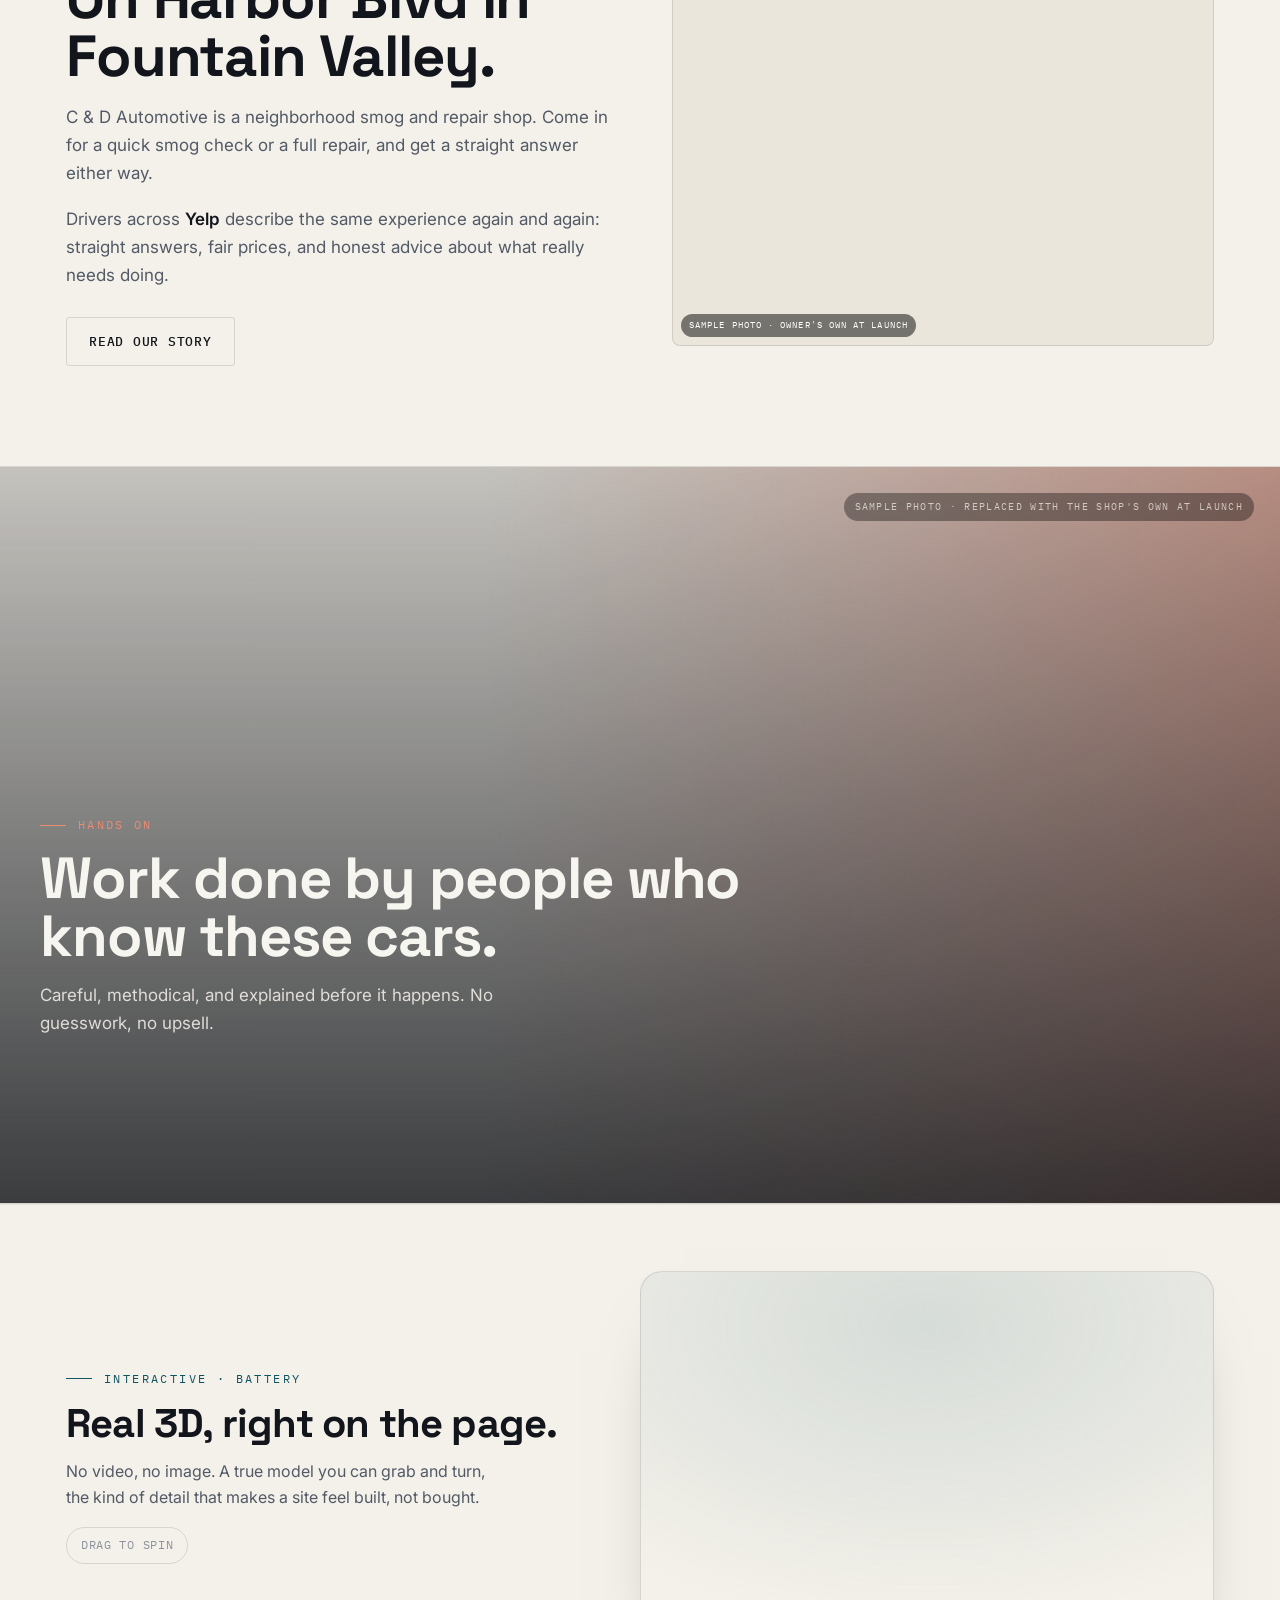
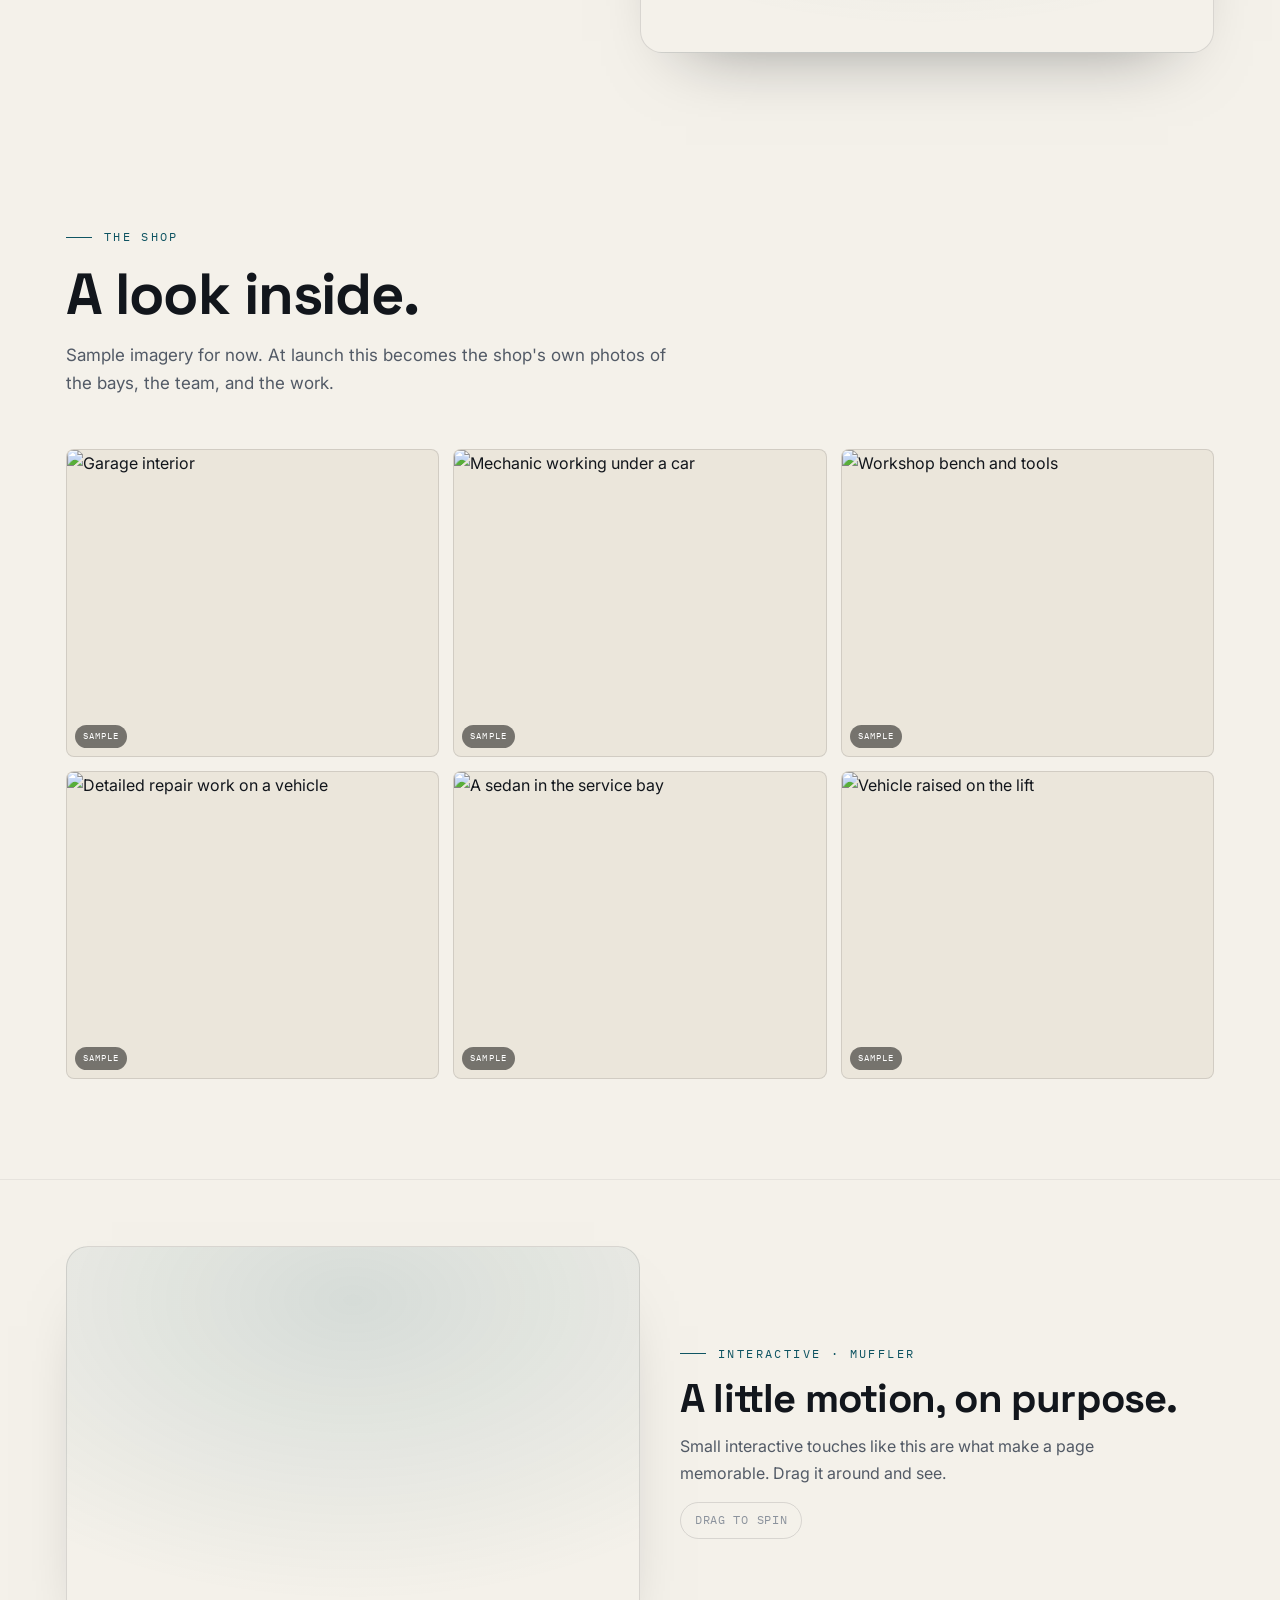
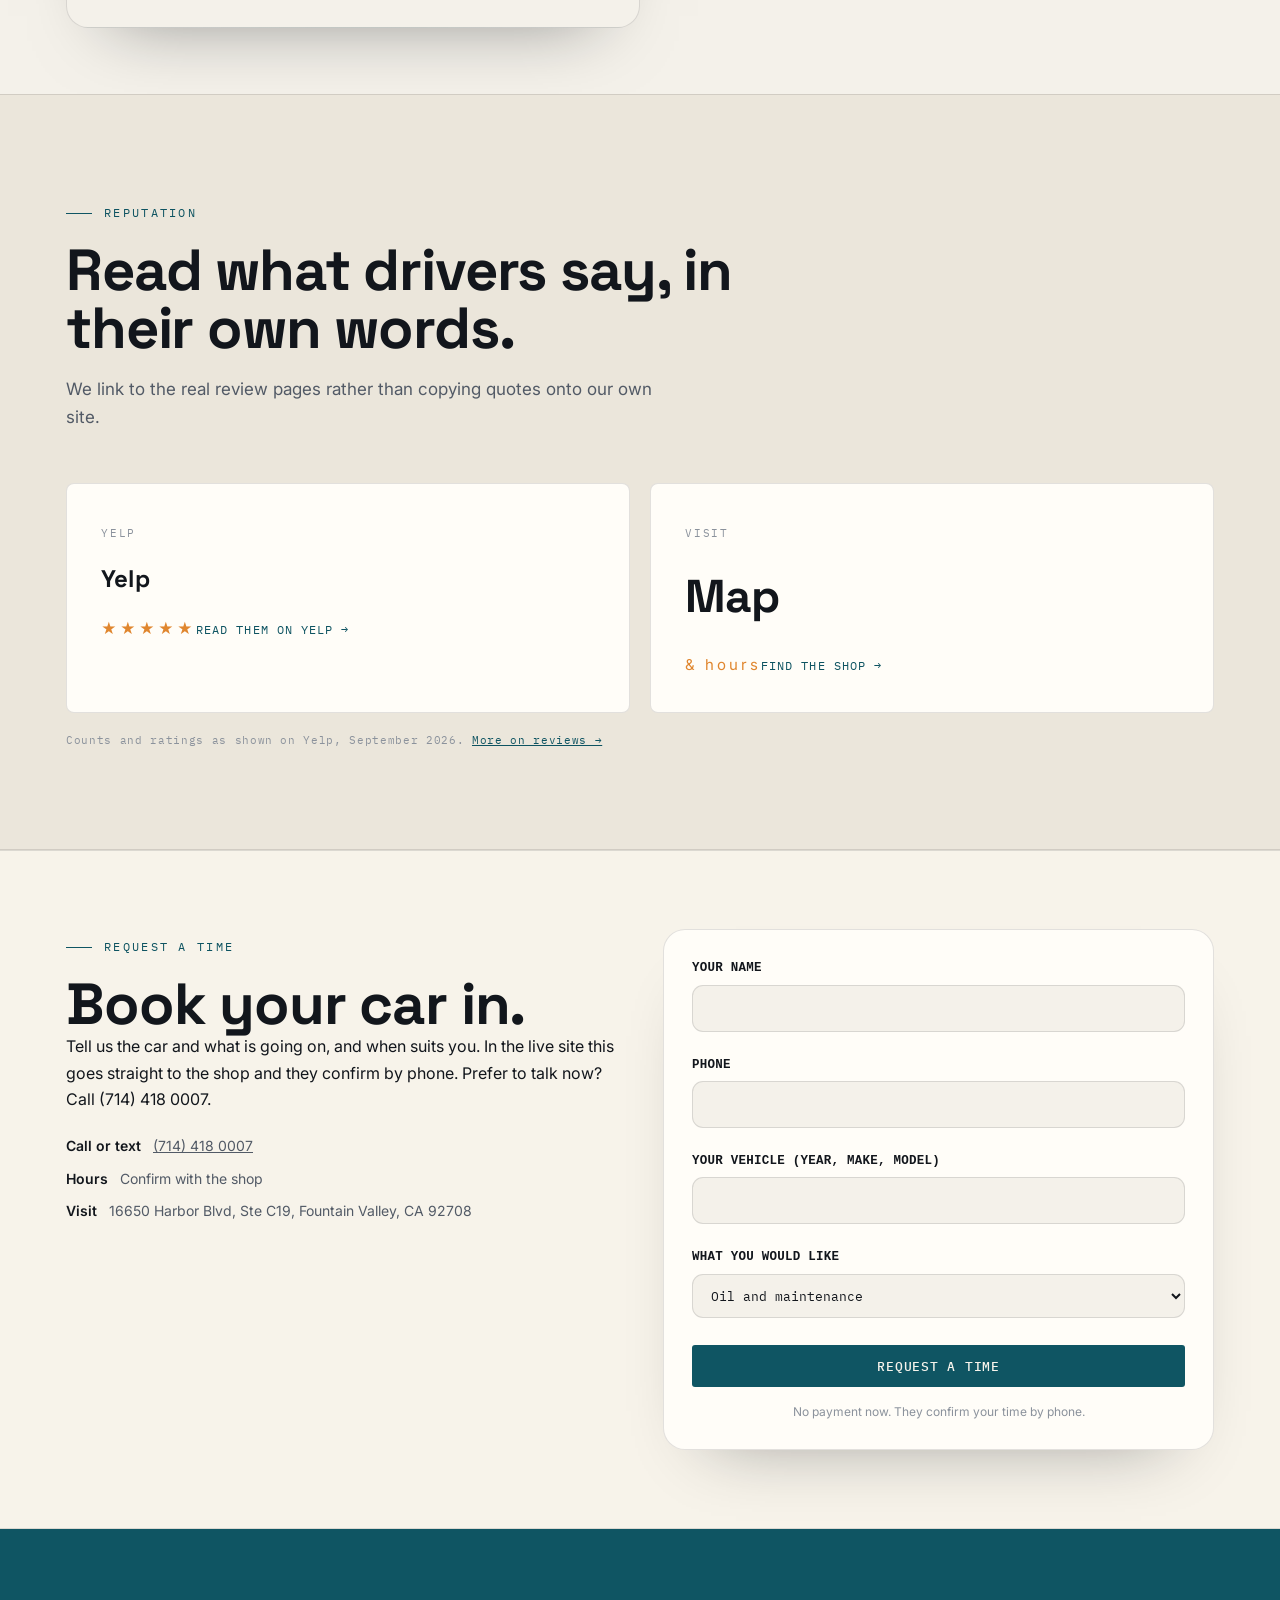
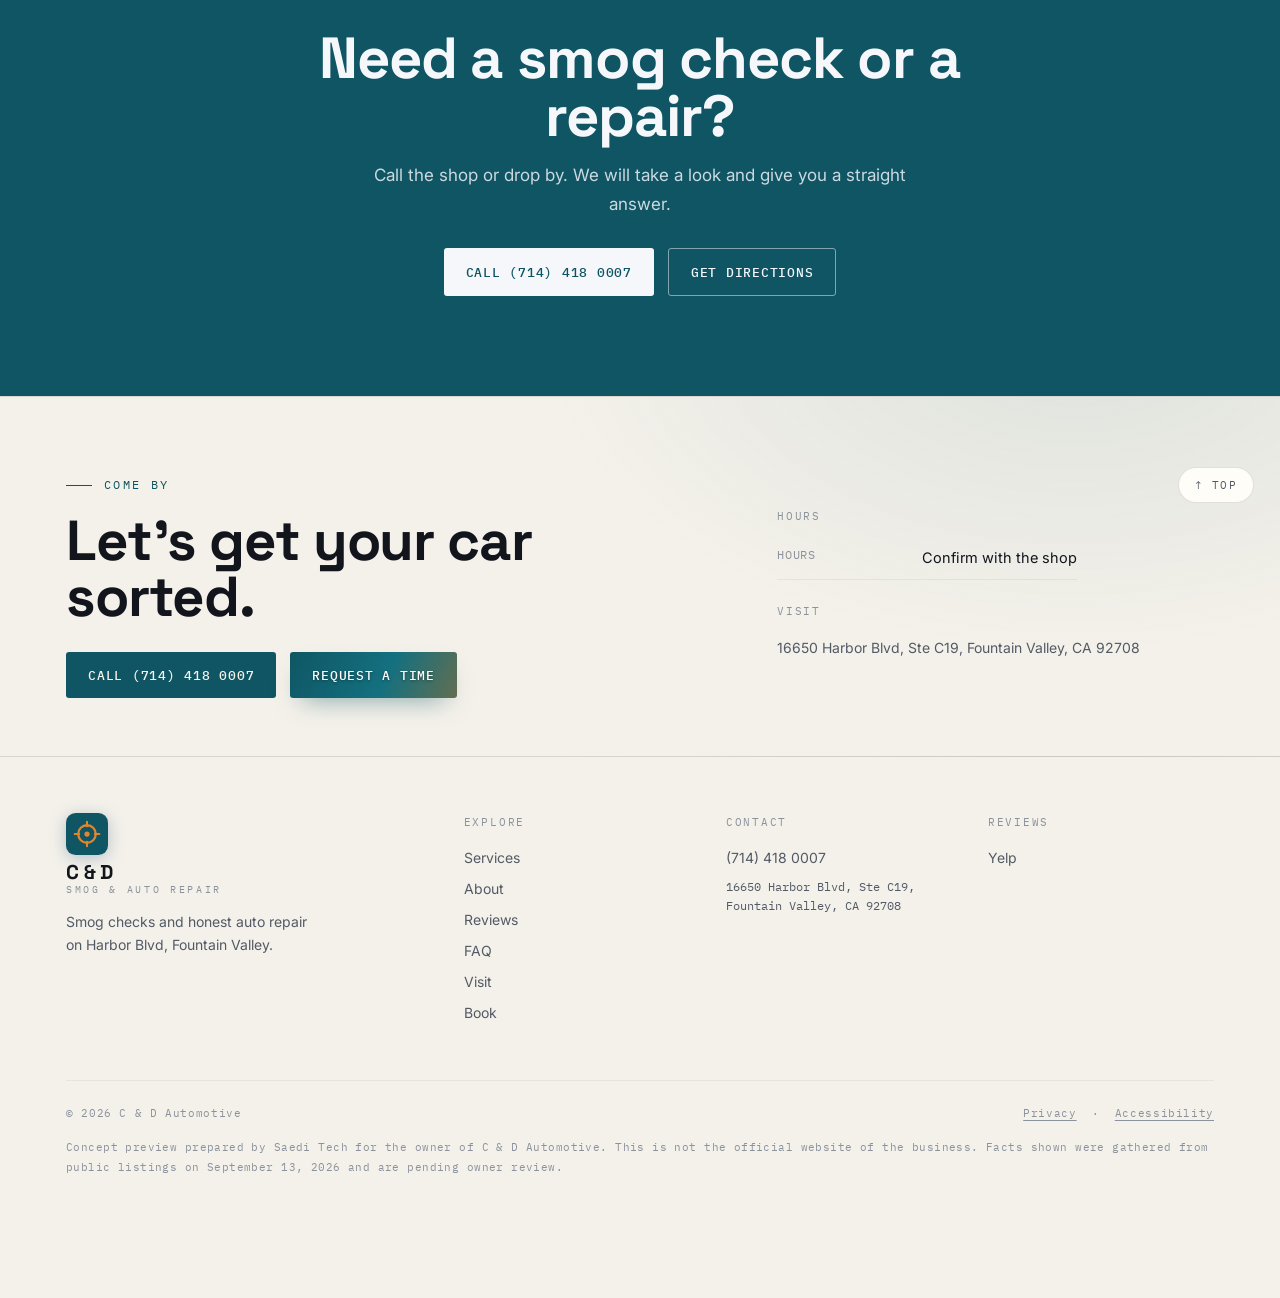
==== commit 99510907: "Fix 3D hero loading, page reveal, spread 3D across page, unique heroes, correct photos Co-Authored-B" ====
--- a/index.html
+++ b/index.html
@@ -278,7 +278,7 @@
 <footer>
   <button class="backtop" id="backtop" aria-label="Back to top">↑ Top</button>
   <div class="foot-hero"><div class="wrap"><div class="foot-top">
-    <div class="foot-cta"><p class="kick">Come by</p><h2>Let's get your car sorted.</h2><div class="cta"><a class="btn btn-fill" href="tel:+17144180007">Call (714) 418 0007</a><a class="btn btn-line" href="visit.html">Get directions</a></div></div>
+    <div class="foot-cta"><p class="kick">Come by</p><h2>Let's get your car sorted.</h2><div class="cta"><a class="btn btn-fill" href="tel:+17144180007">Call (714) 418 0007</a><a class="btn btn-book" href="index.html#book">Request a time</a></div></div>
     <div class="foot-hours"><p class="ft">Hours</p><div class="hrow"><span>Hours</span><span>Confirm with the shop</span></div><p class="ft" style="margin-top:22px">Visit</p><p class="addr">16650 Harbor Blvd, Ste C19, Fountain Valley, CA 92708</p></div>
   </div></div></div>
   <div class="wrap foot-main">
@@ -305,6 +305,6 @@
 </div>
 
 <script src="assets/app.js" defer></script>
-<script type="module" src="assets/hero3d-generic.js?v=2"></script><script type="module" src="assets/objects3d.js?v=2"></script>
+<script type="module" src="assets/hero3d-generic.js?v=3"></script><script type="module" src="assets/objects3d.js?v=3"></script>
 </body>
 </html>
--- a/assets/site.css
+++ b/assets/site.css
@@ -84,7 +84,7 @@
 header.hero{position:relative;min-height:100svh;overflow:hidden}
 .sticky{position:relative;min-height:100svh;overflow:hidden;display:flex;align-items:center;padding:90px 0 44px}
 /* scroll-driven exploded 3D hero */
-header.hero.scroll3d{height:340vh;min-height:0}
+header.hero.scroll3d{height:340vh;min-height:0;overflow:visible}
 header.hero.scroll3d .sticky{position:sticky;top:0;height:100svh;min-height:0;padding:0}
 .callouts{position:absolute;z-index:2;top:50%;left:26px;transform:translateY(-50%);max-width:360px;opacity:0;pointer-events:none;will-change:opacity}
 .callouts h3{font-family:'Space Grotesk',sans-serif;font-weight:800;font-size:clamp(26px,3.2vw,40px);letter-spacing:-.02em;line-height:1.02;margin-bottom:18px}
@@ -418,3 +418,17 @@
 .btn-book:hover{background-position:100% 50%;transform:translateY(-1px);box-shadow:0 18px 32px -12px color-mix(in srgb,var(--indigo) 62%,transparent)}
 .btn-book:active{transform:translateY(0)}
 .navlinks a[href$="#book"],.navlinks a[href$="#book"]:hover{color:var(--shu-tx);font-weight:600}
+
+/* ---- hero overlap fix: reserve header space + fit tall headlines (desktop) ---- */
+@media (min-width:941px){
+  header.hero.scroll3d .sticky{padding:126px 0 64px !important;align-items:center}
+  header.hero.scroll3d h1{font-size:clamp(44px,5.6vw,74px)}
+  .callouts{top:calc(50% + 30px)}
+}
+
+/* ---- prominent animated Book pill in header nav ---- */
+.navlinks a[href$="#book"]{background:linear-gradient(115deg,var(--indigo),var(--shu));color:#fff !important;padding:9px 18px;border-radius:40px;text-shadow:0 1px 2px rgba(0,0,0,.3);box-shadow:0 8px 18px -9px color-mix(in srgb,var(--indigo) 55%,transparent);background-size:160% 160%;background-position:0% 50%;transition:background-position .55s var(--ease),transform .2s,box-shadow .3s}
+.navlinks a[href$="#book"]:hover{background-position:100% 50%;transform:translateY(-1px);box-shadow:0 12px 22px -9px color-mix(in srgb,var(--indigo) 62%,transparent)}
+.navlinks a[href$="#book"]::after{display:none !important}
+/* ---- footer reveal + CTA polish ---- */
+.foot-hero .foot-cta h2{transition:transform .7s var(--ease),opacity .7s var(--ease)}
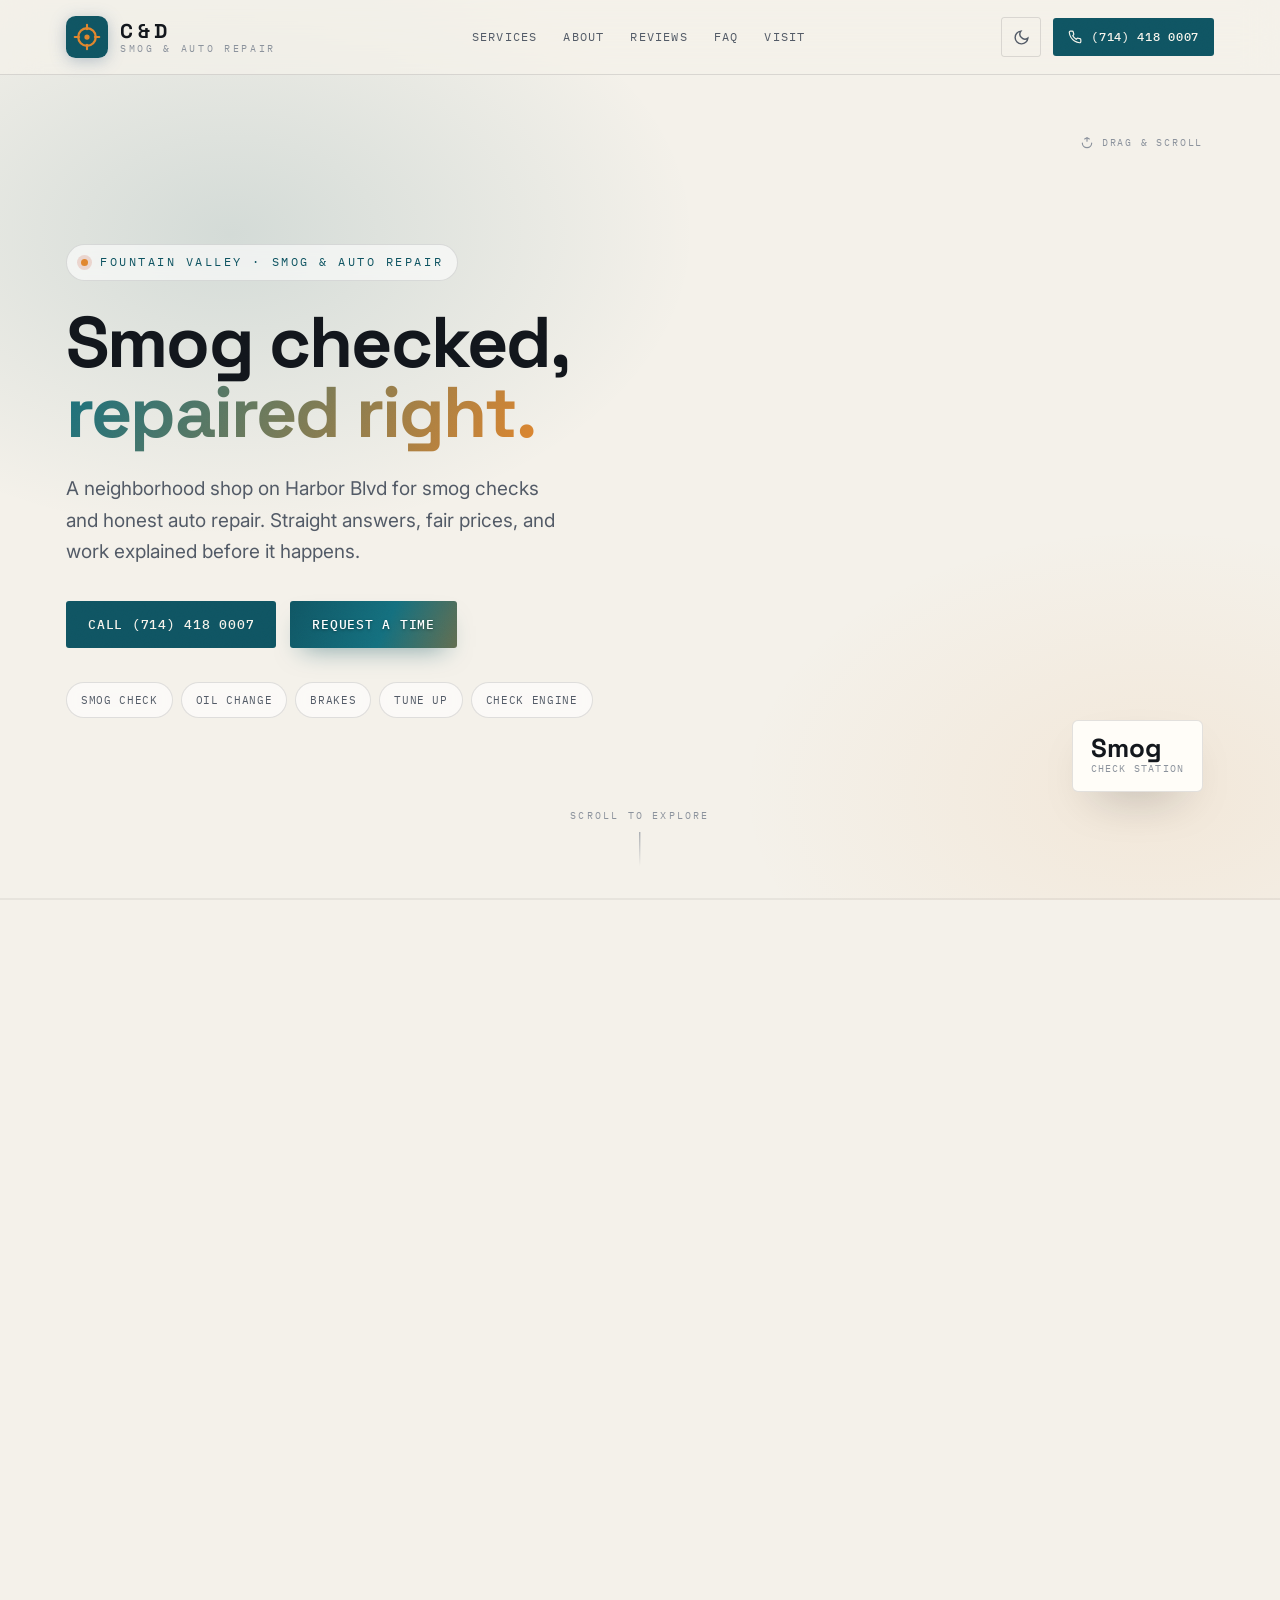
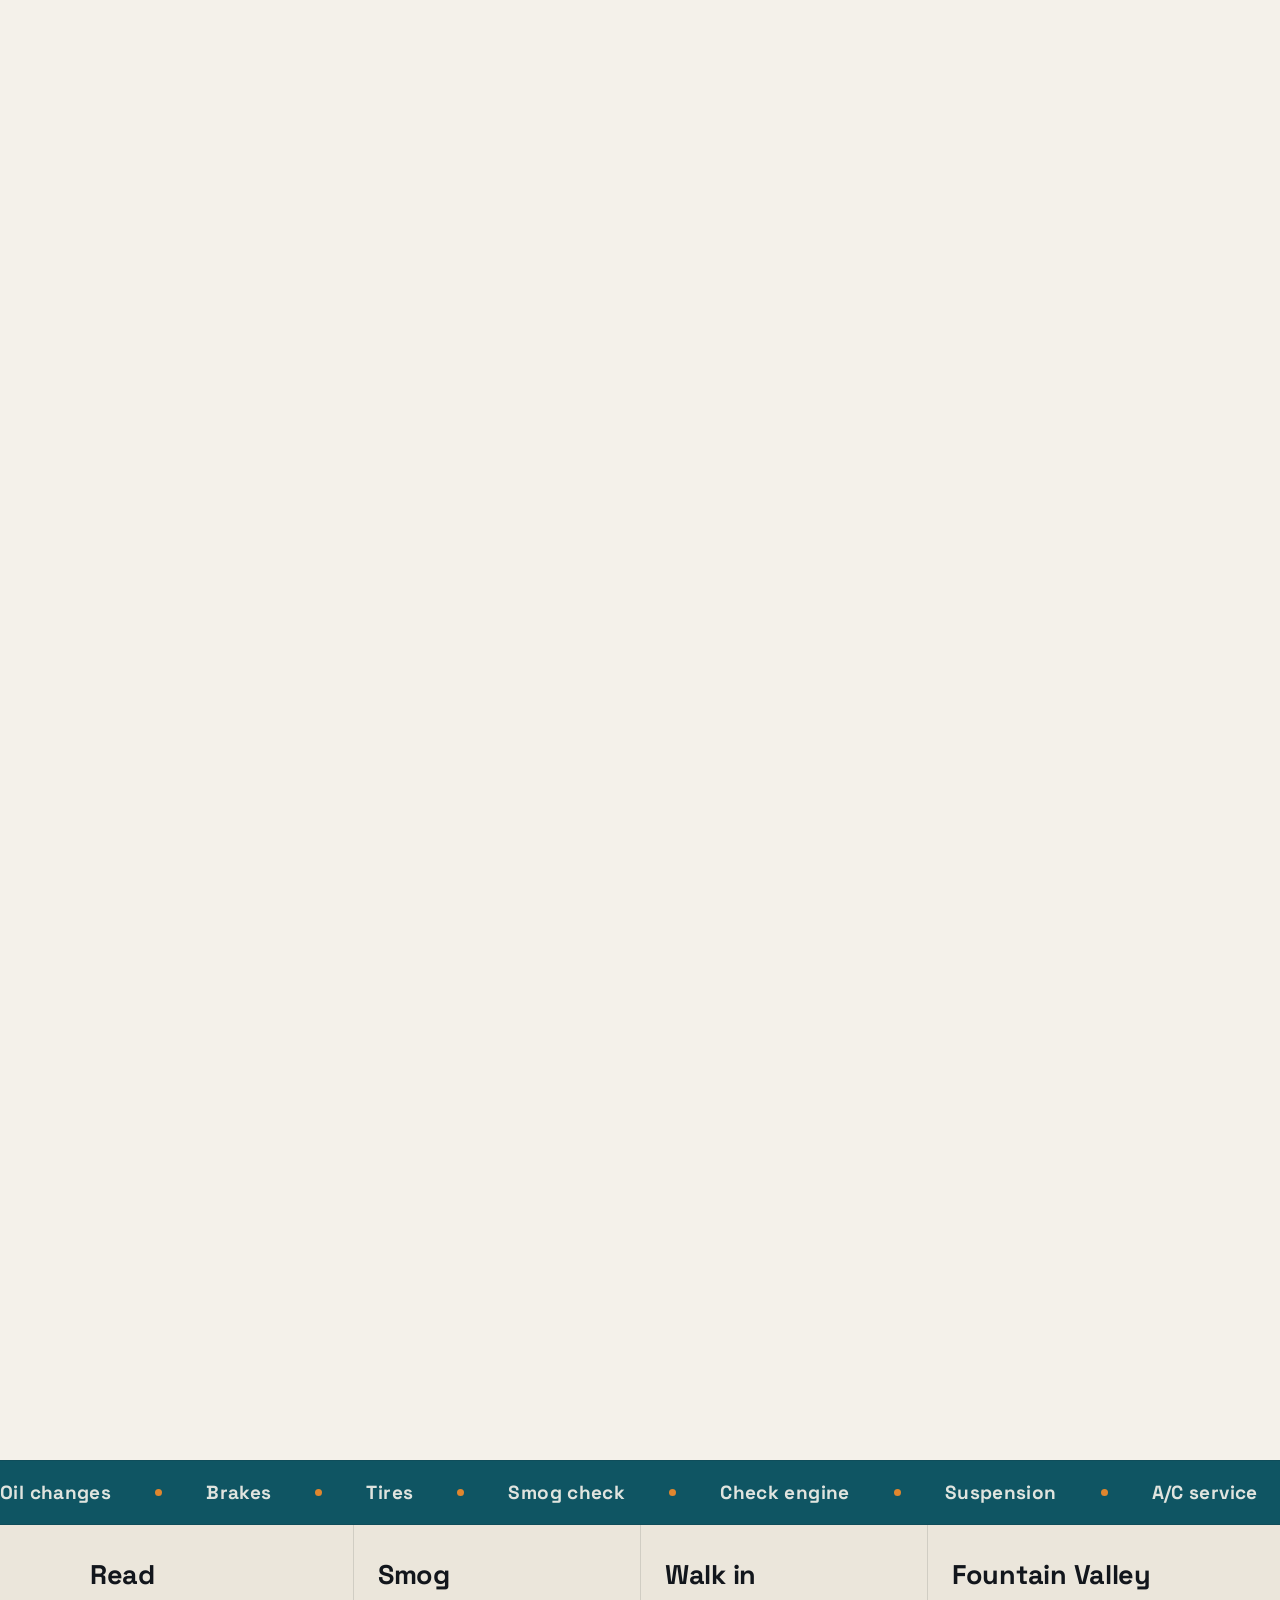
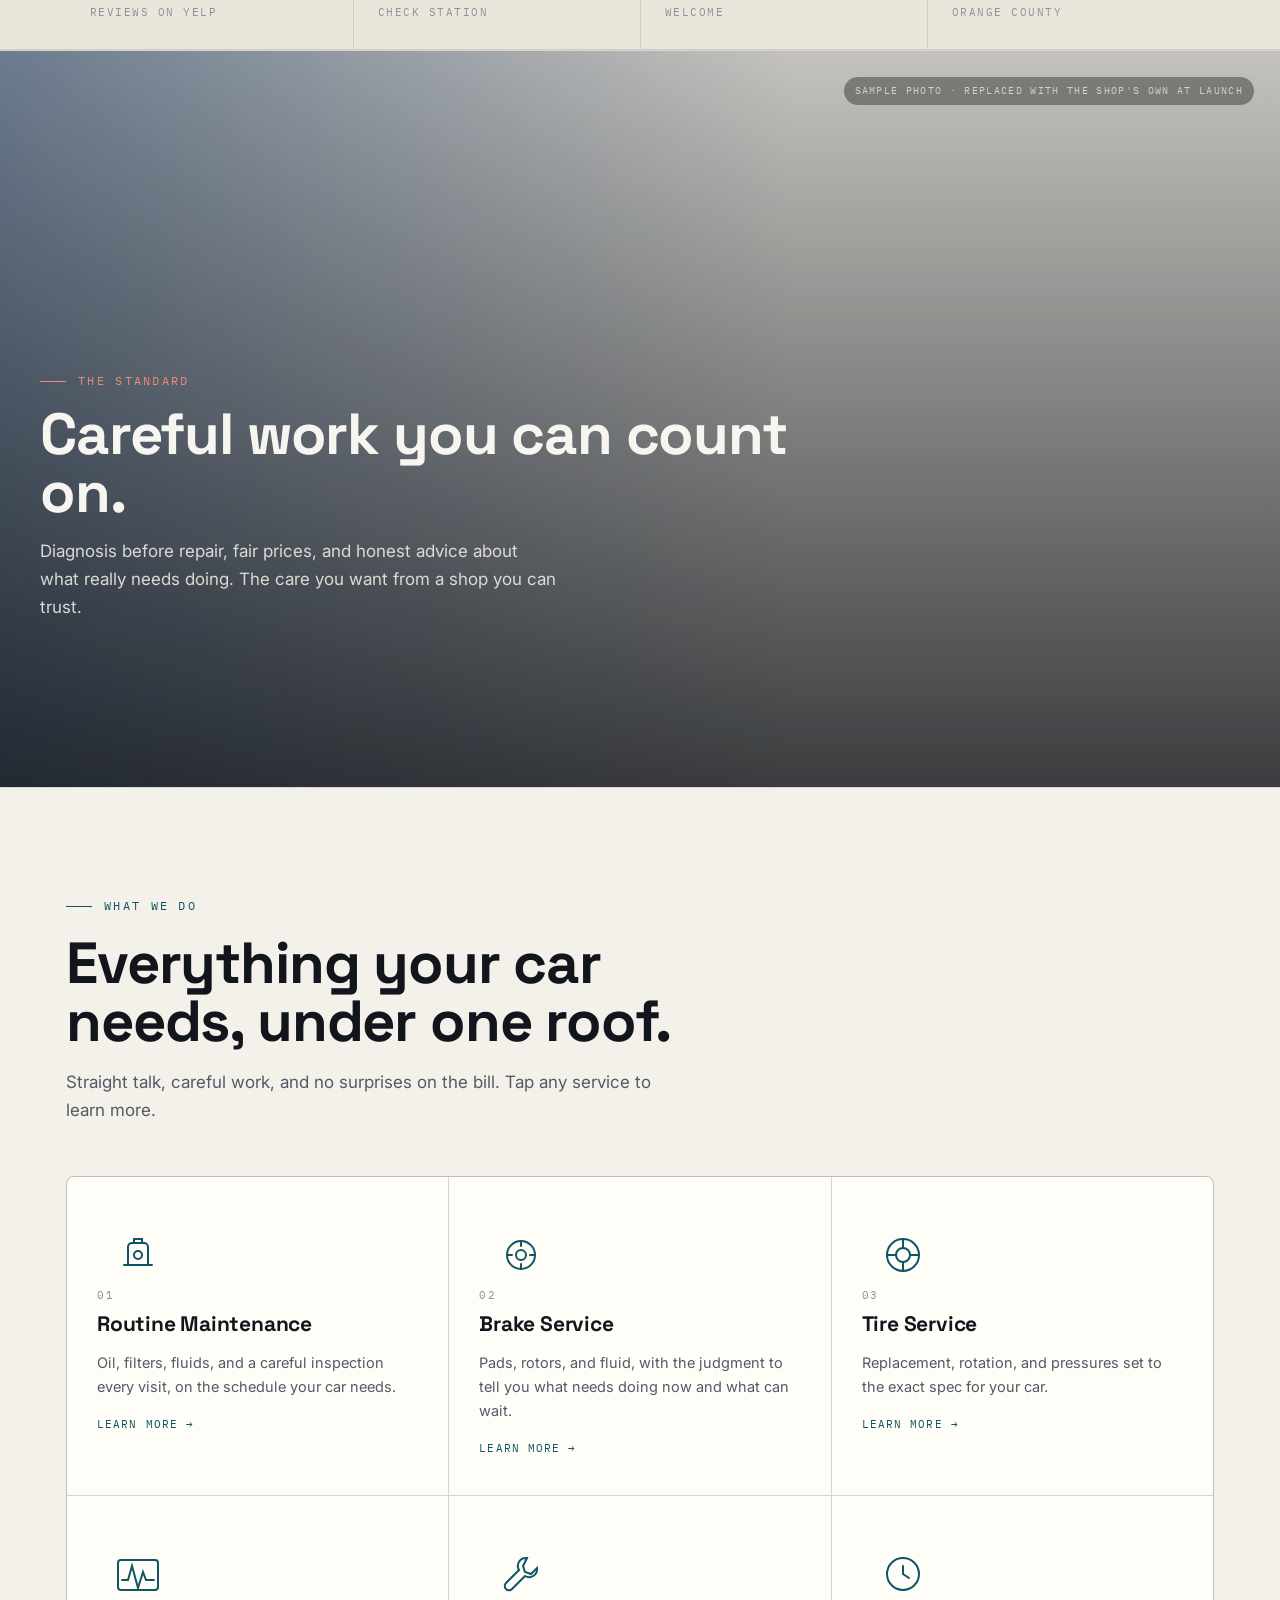
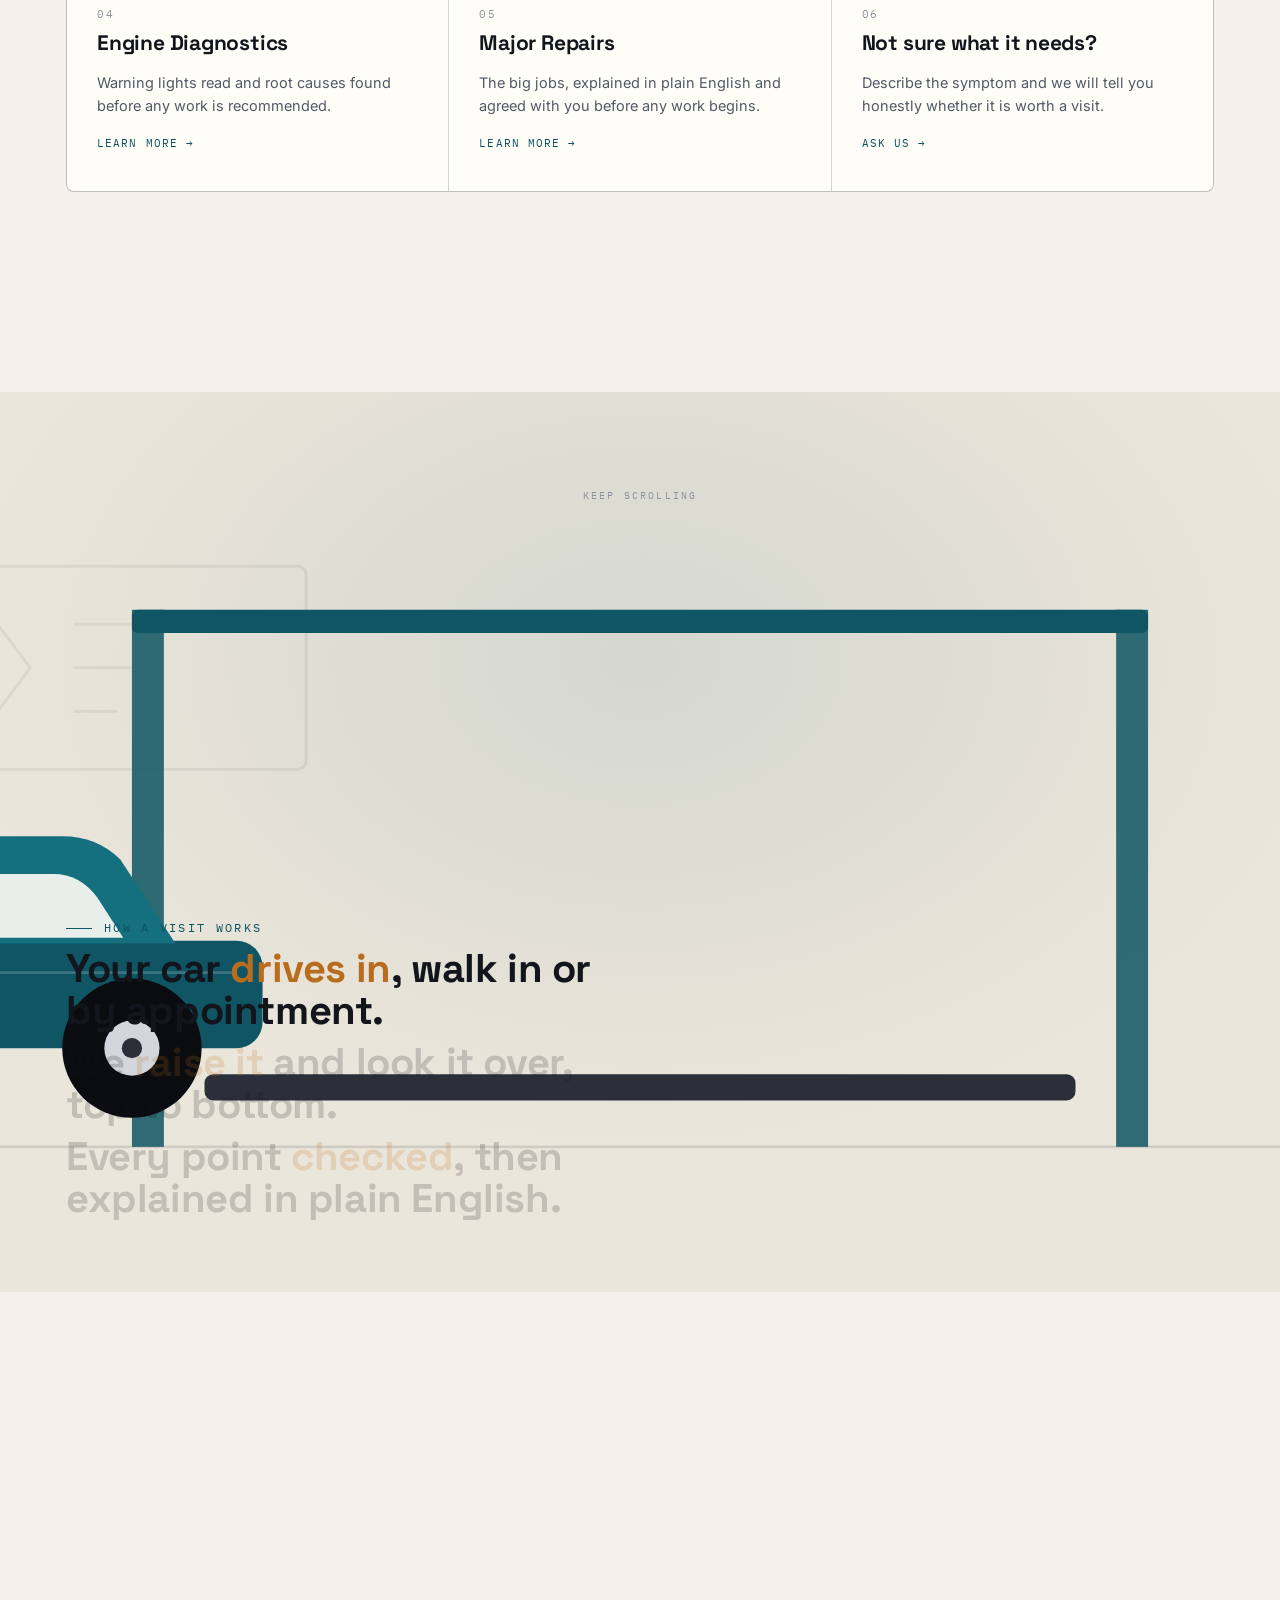
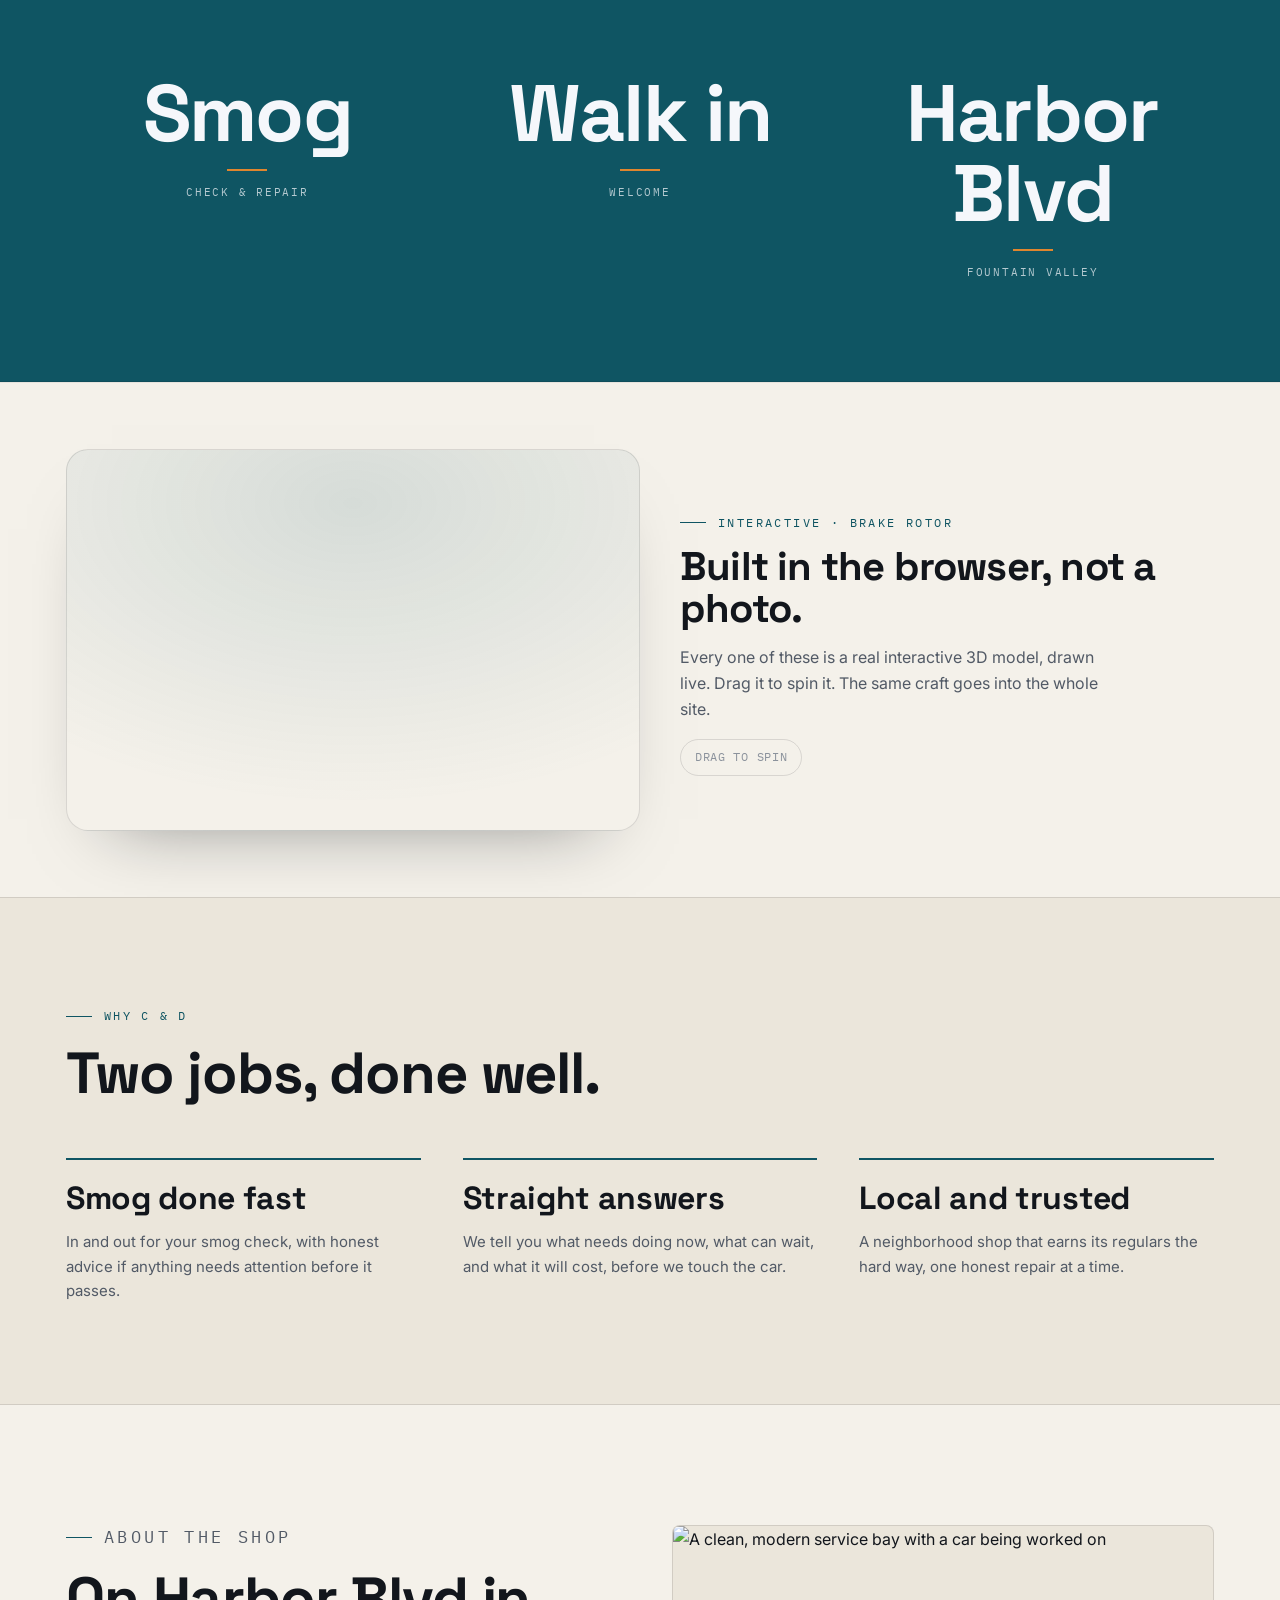
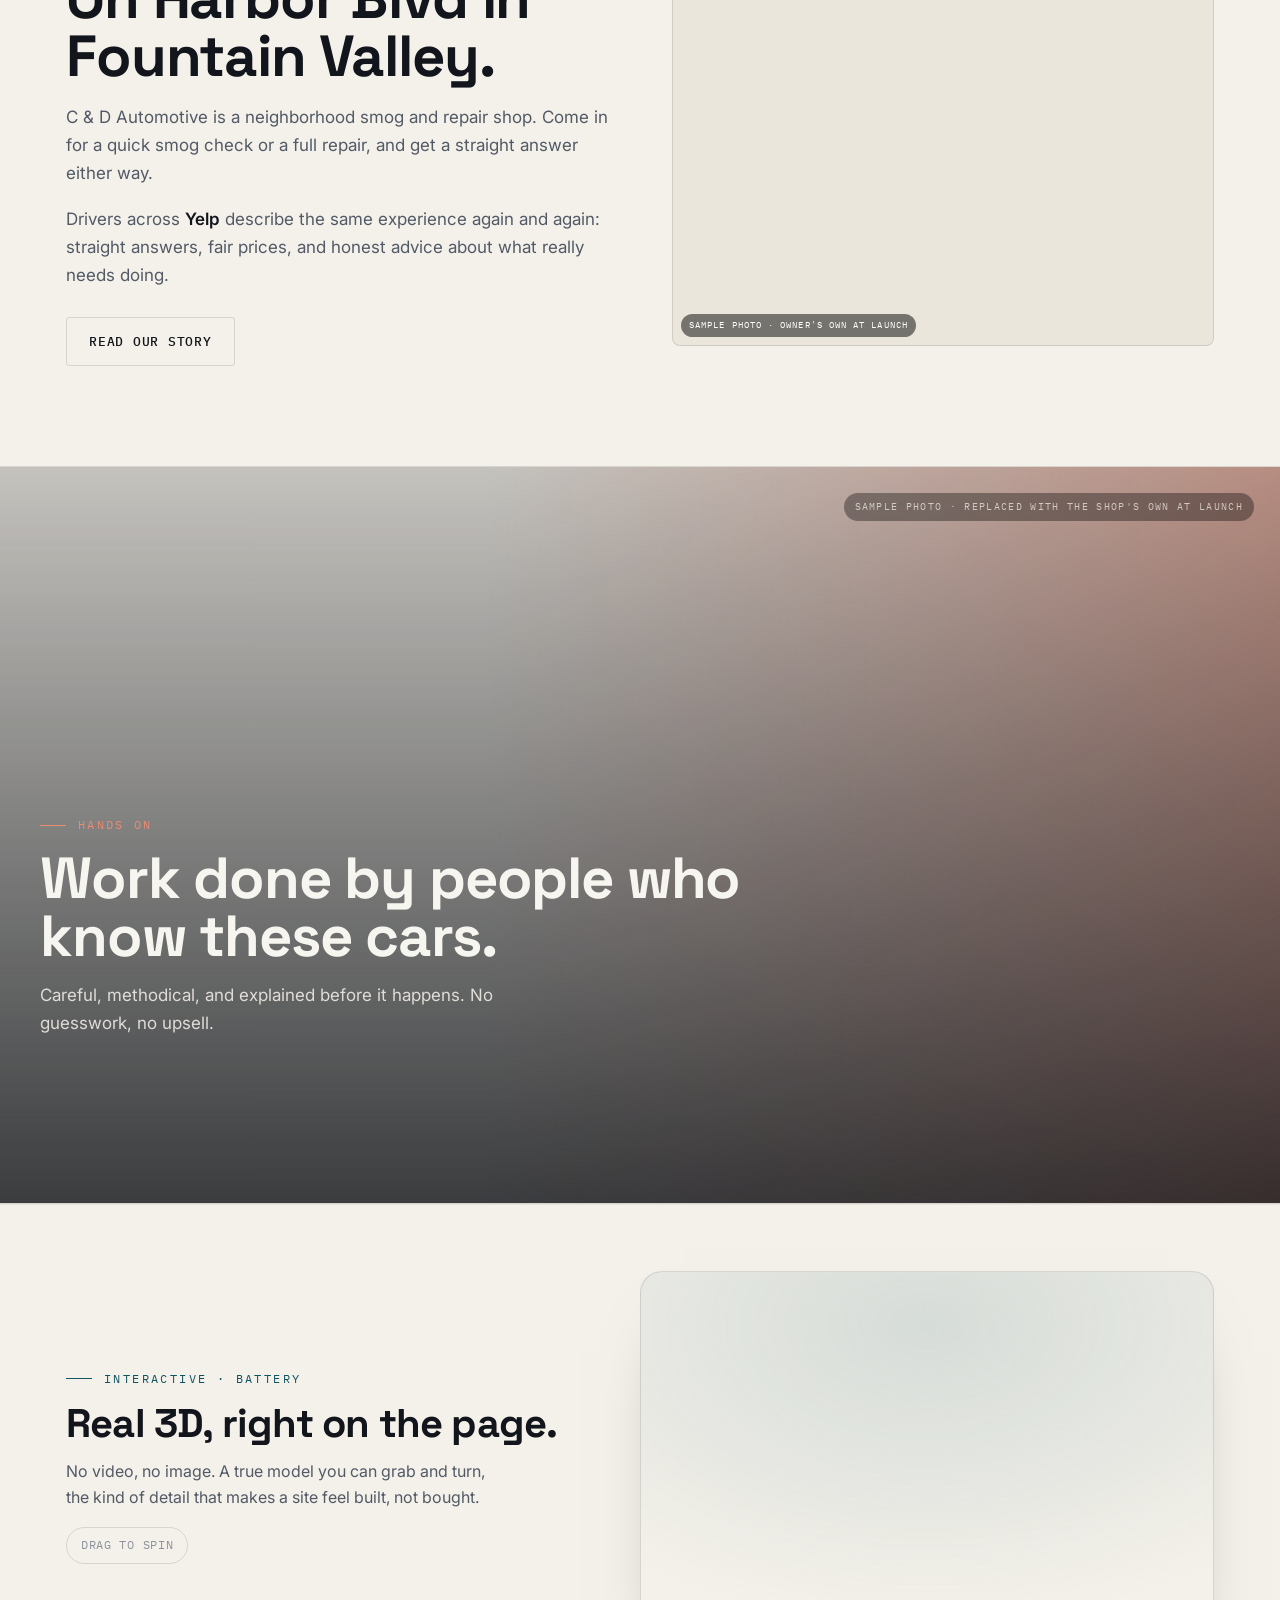
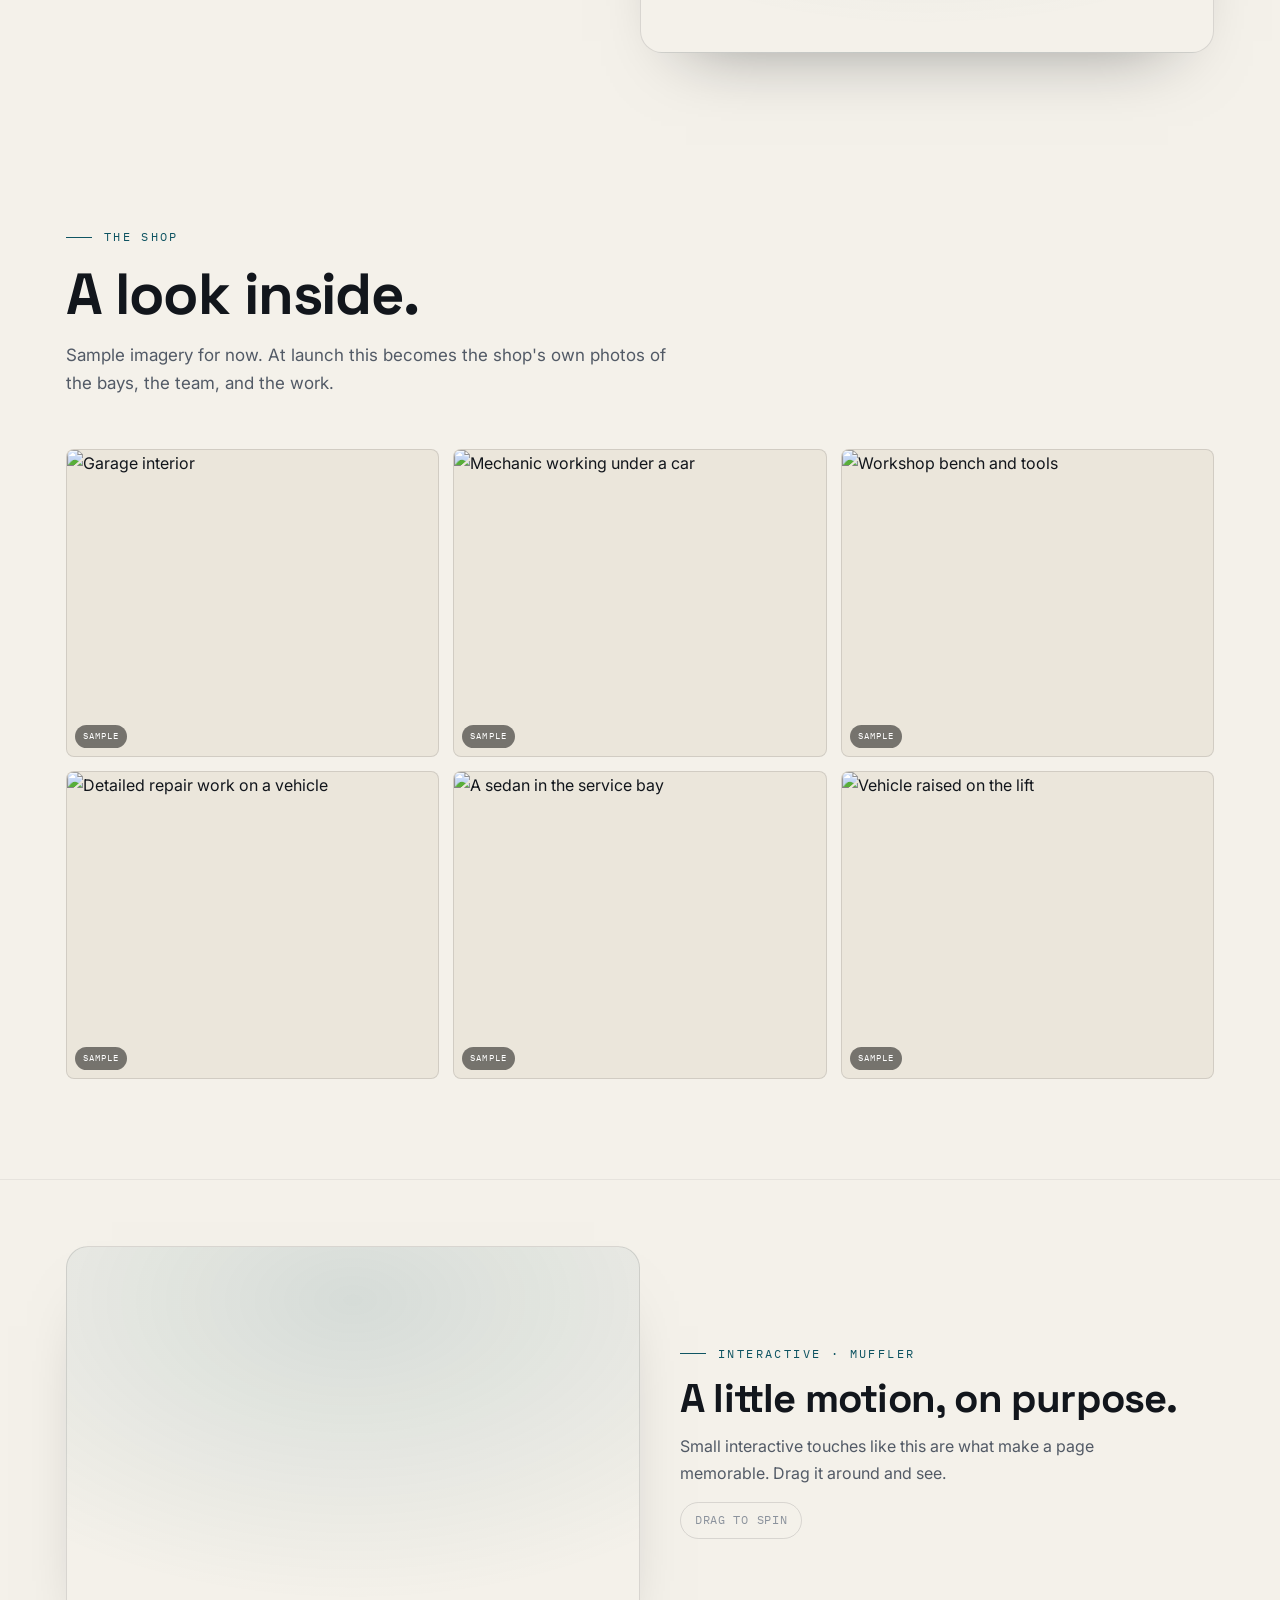
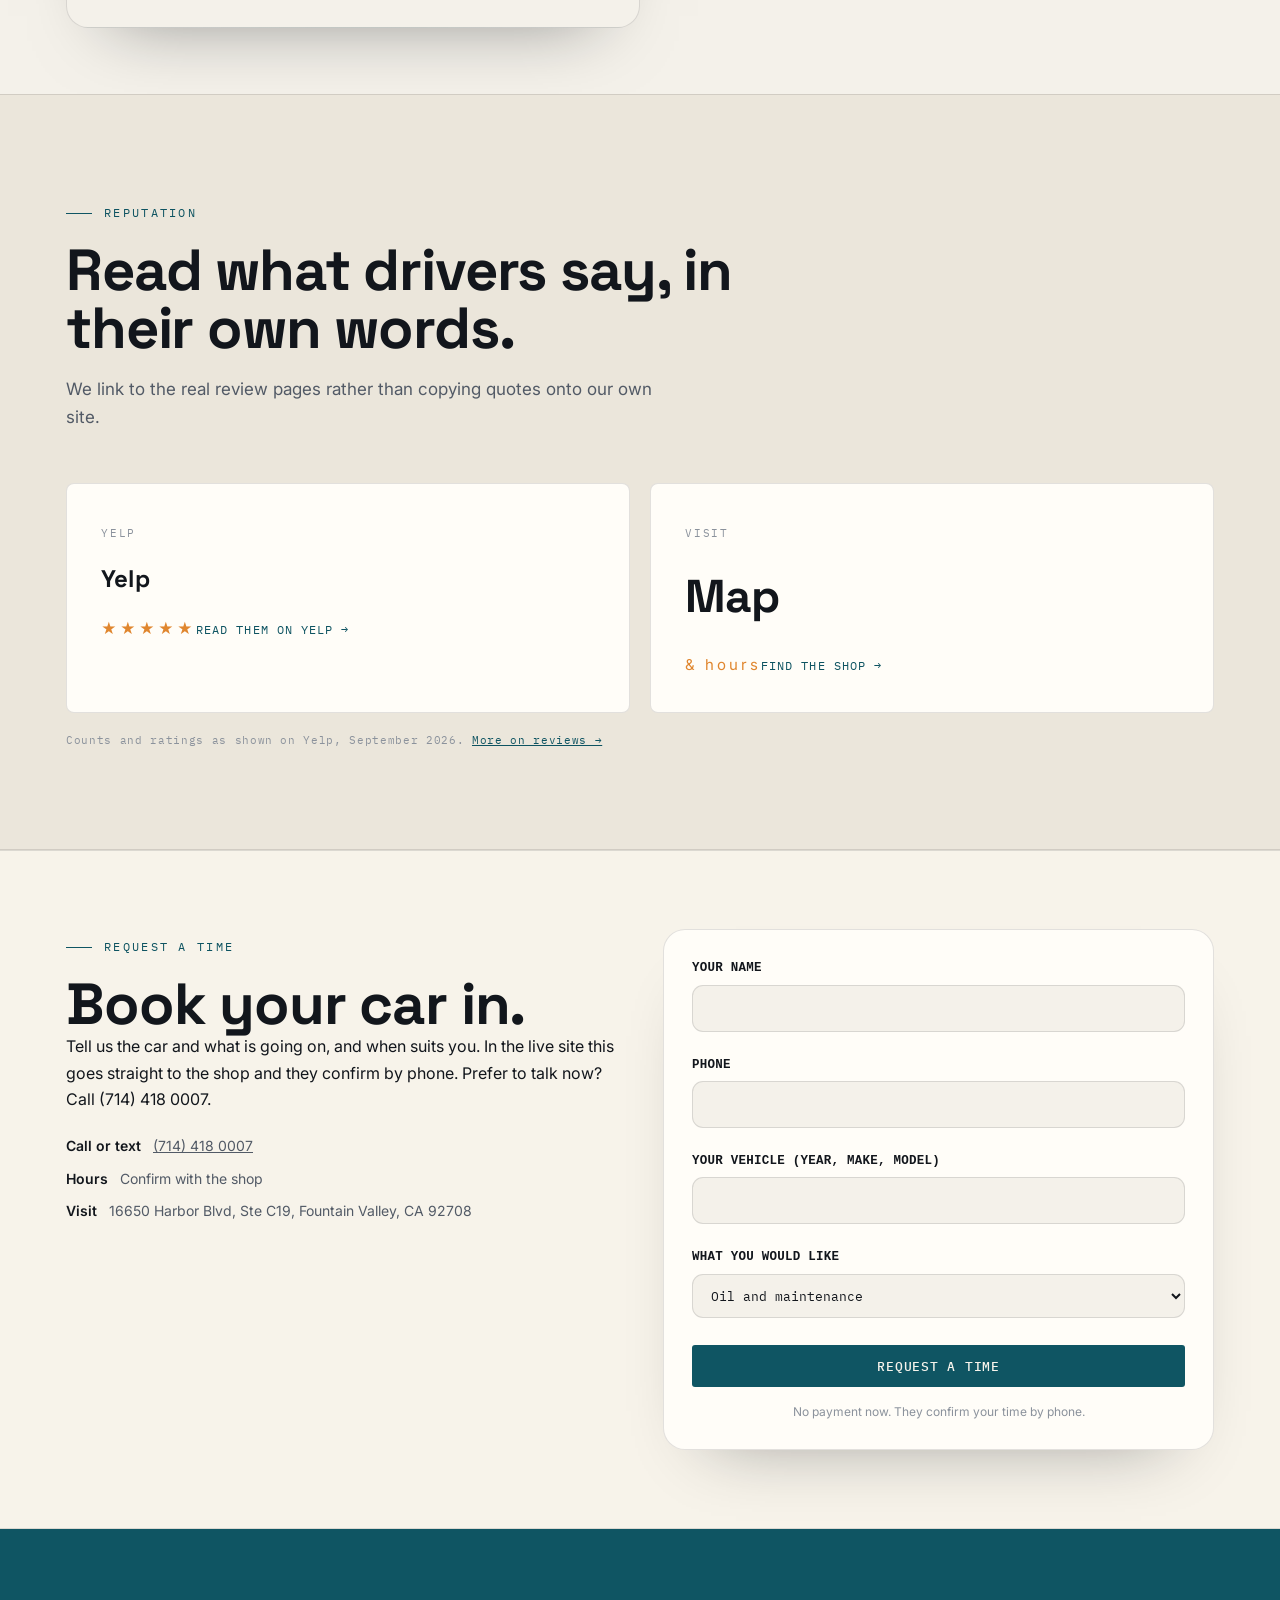
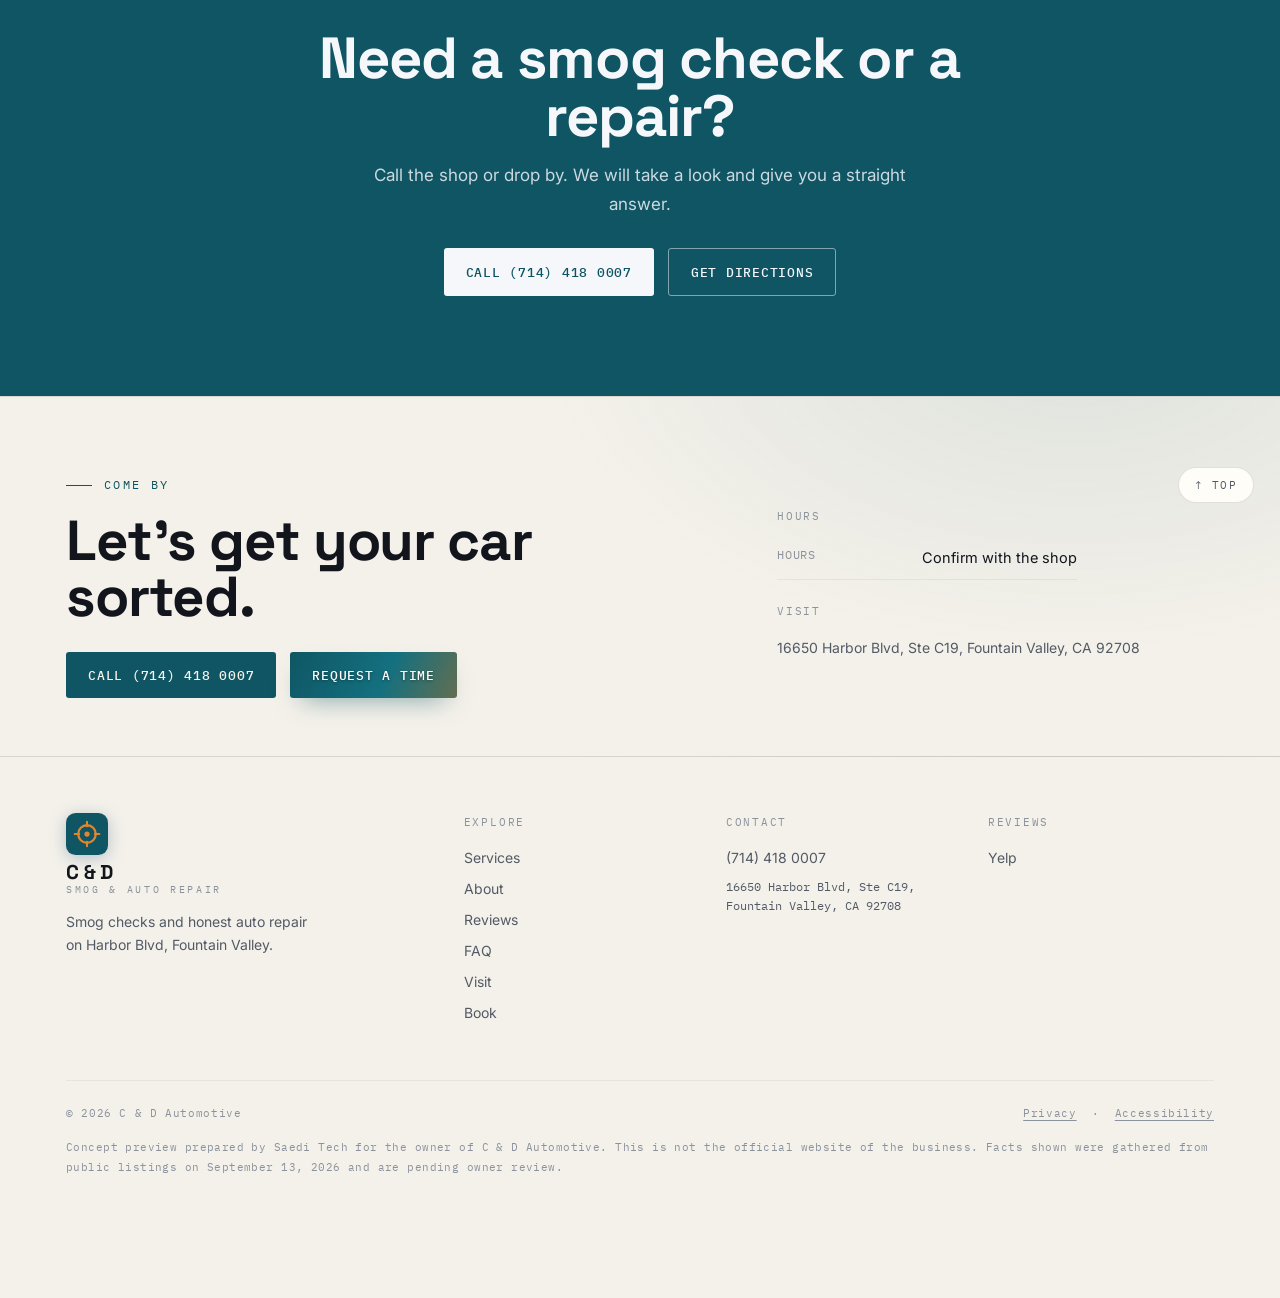
==== commit f27c49c4: "Fix 3D hero loading, page reveal, spread 3D across page, unique heroes, correct photos Co-Authored-B" ====
--- a/index.html
+++ b/index.html
@@ -22,7 +22,7 @@
 <a class="skip" href="#main">Skip to content</a>
 
 <header class="sitehead" id="sitehead">
-<div class="topbar"><div class="wrap tbin"><span class="tb-l"><b>Smog &amp; auto repair</b> · Fountain Valley</span><span class="tb-r"><span>Walk ins welcome</span><span class="dot2"></span><a href="tel:+17144180007">(714) 418 0007</a></span></div></div>
+
 <nav class="top" aria-label="Main">
   <div class="wrap navin">
     <a class="logo" href="index.html" aria-label="C &amp; D Automotive, home">
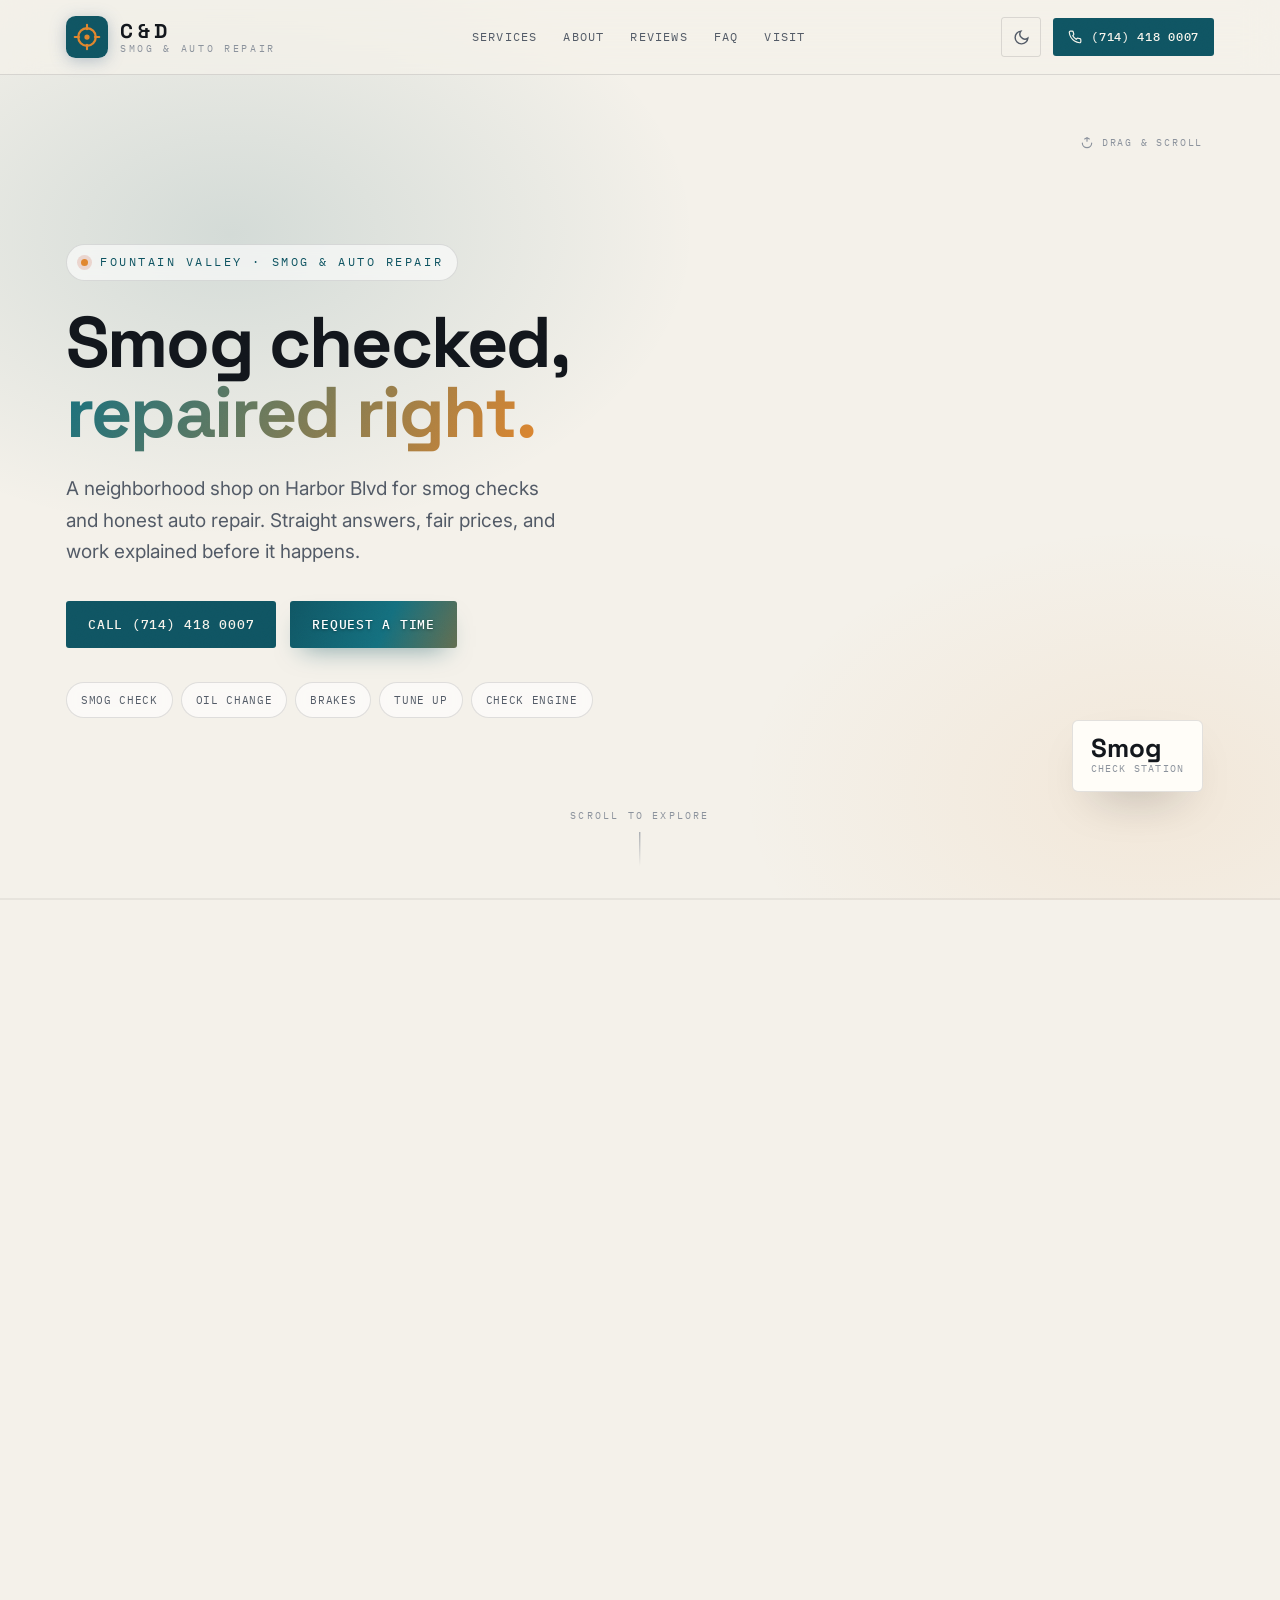
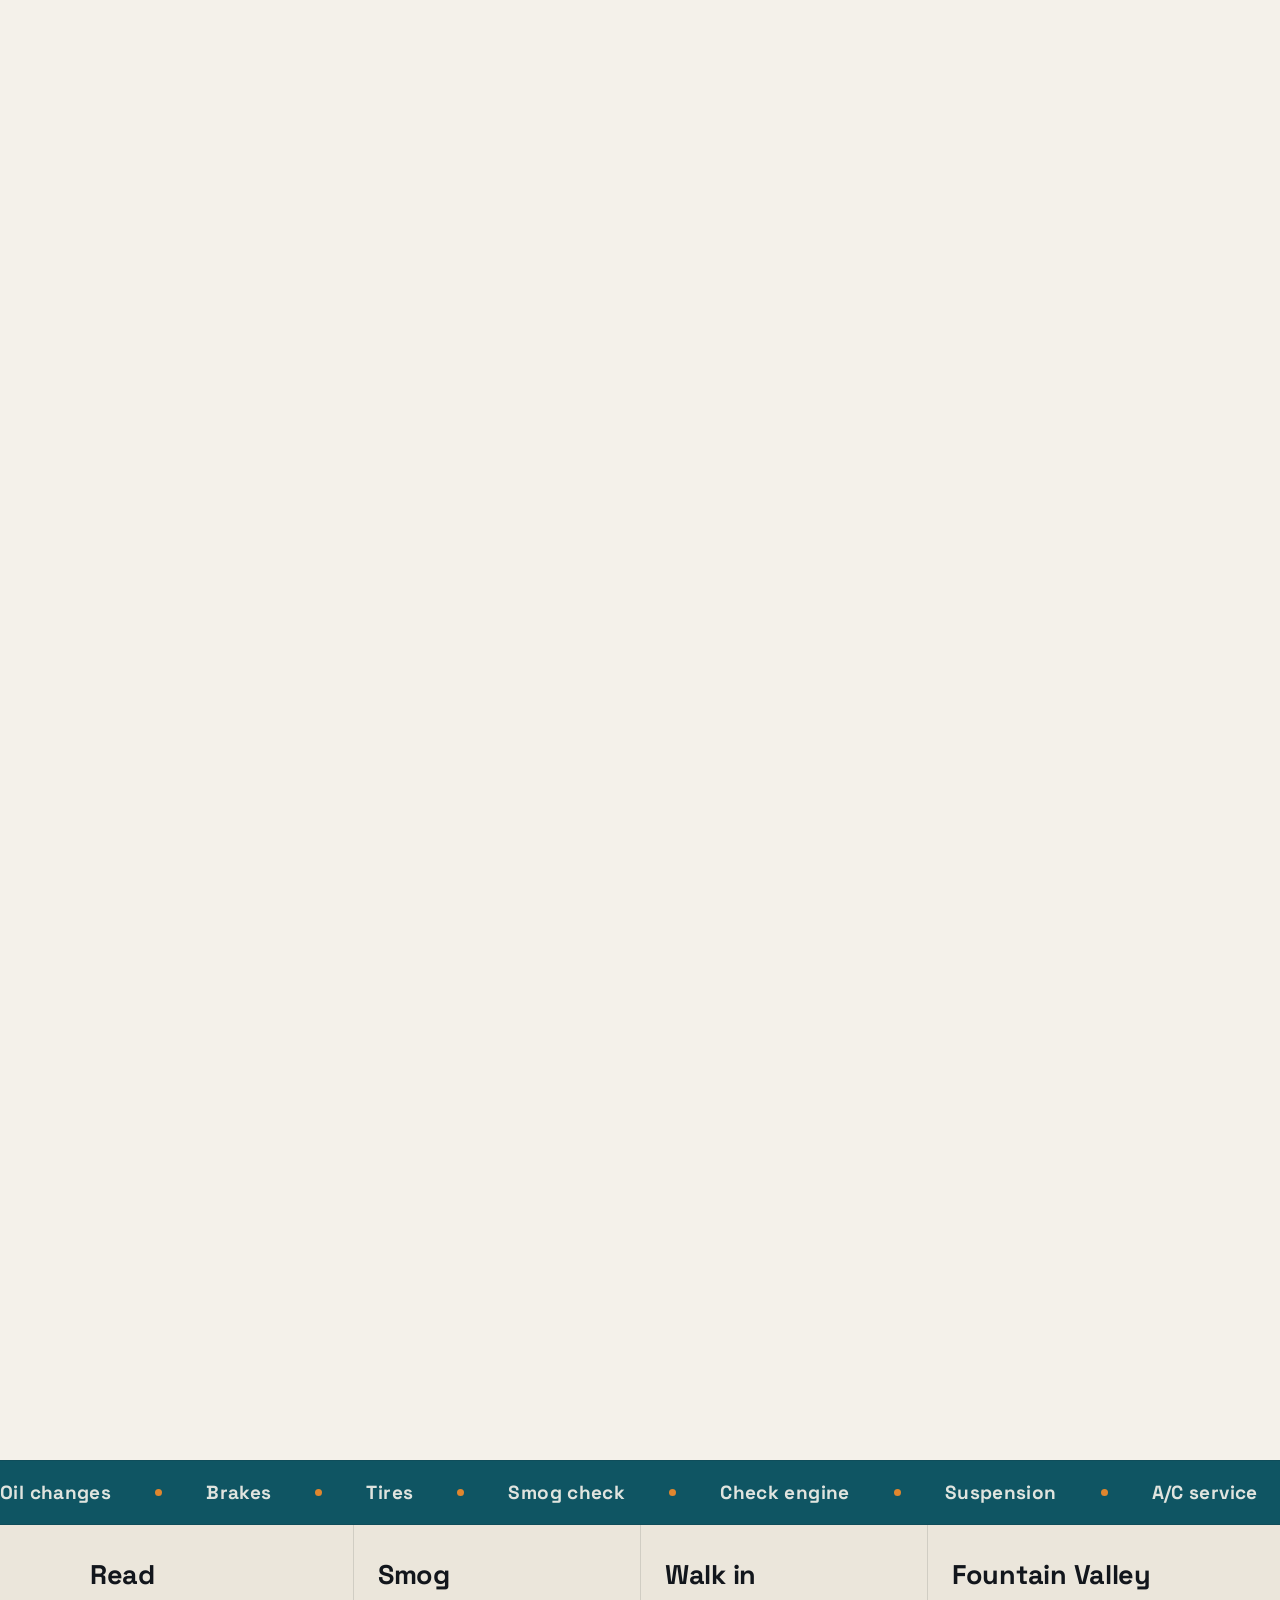
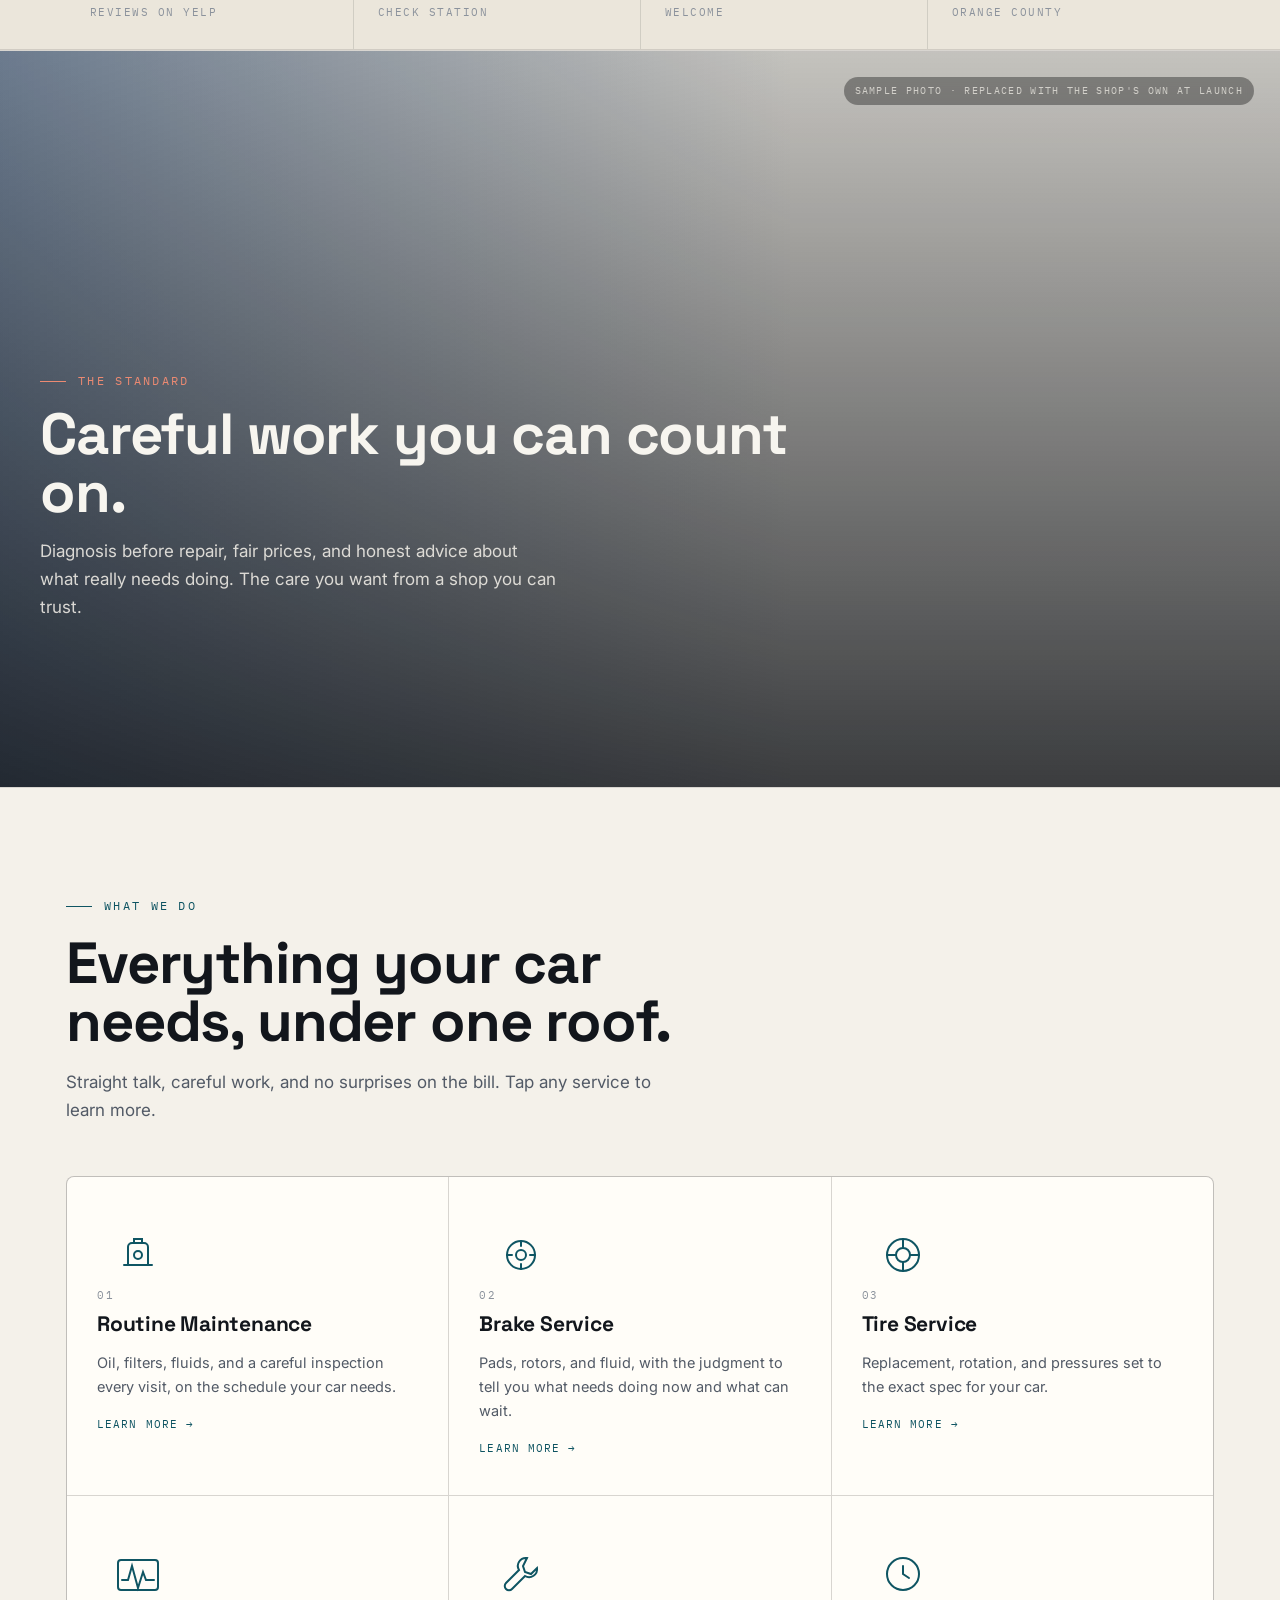
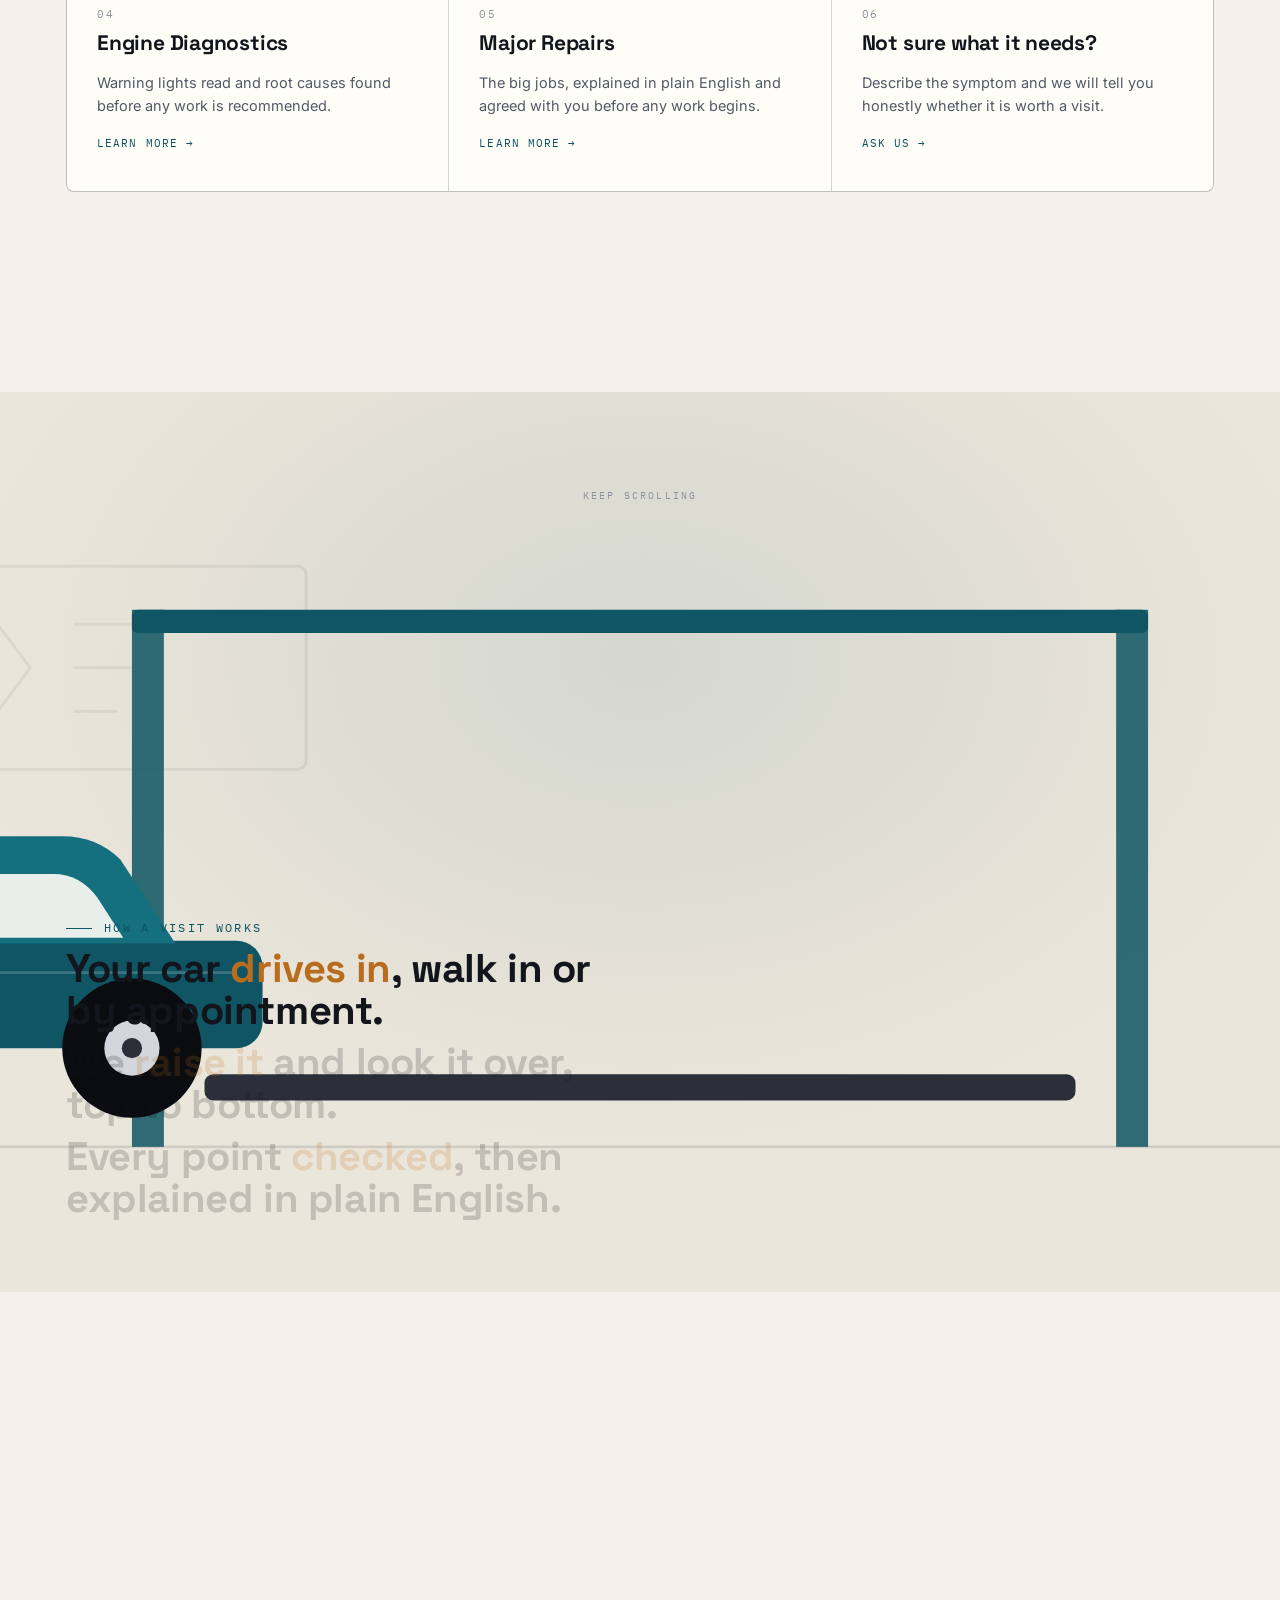
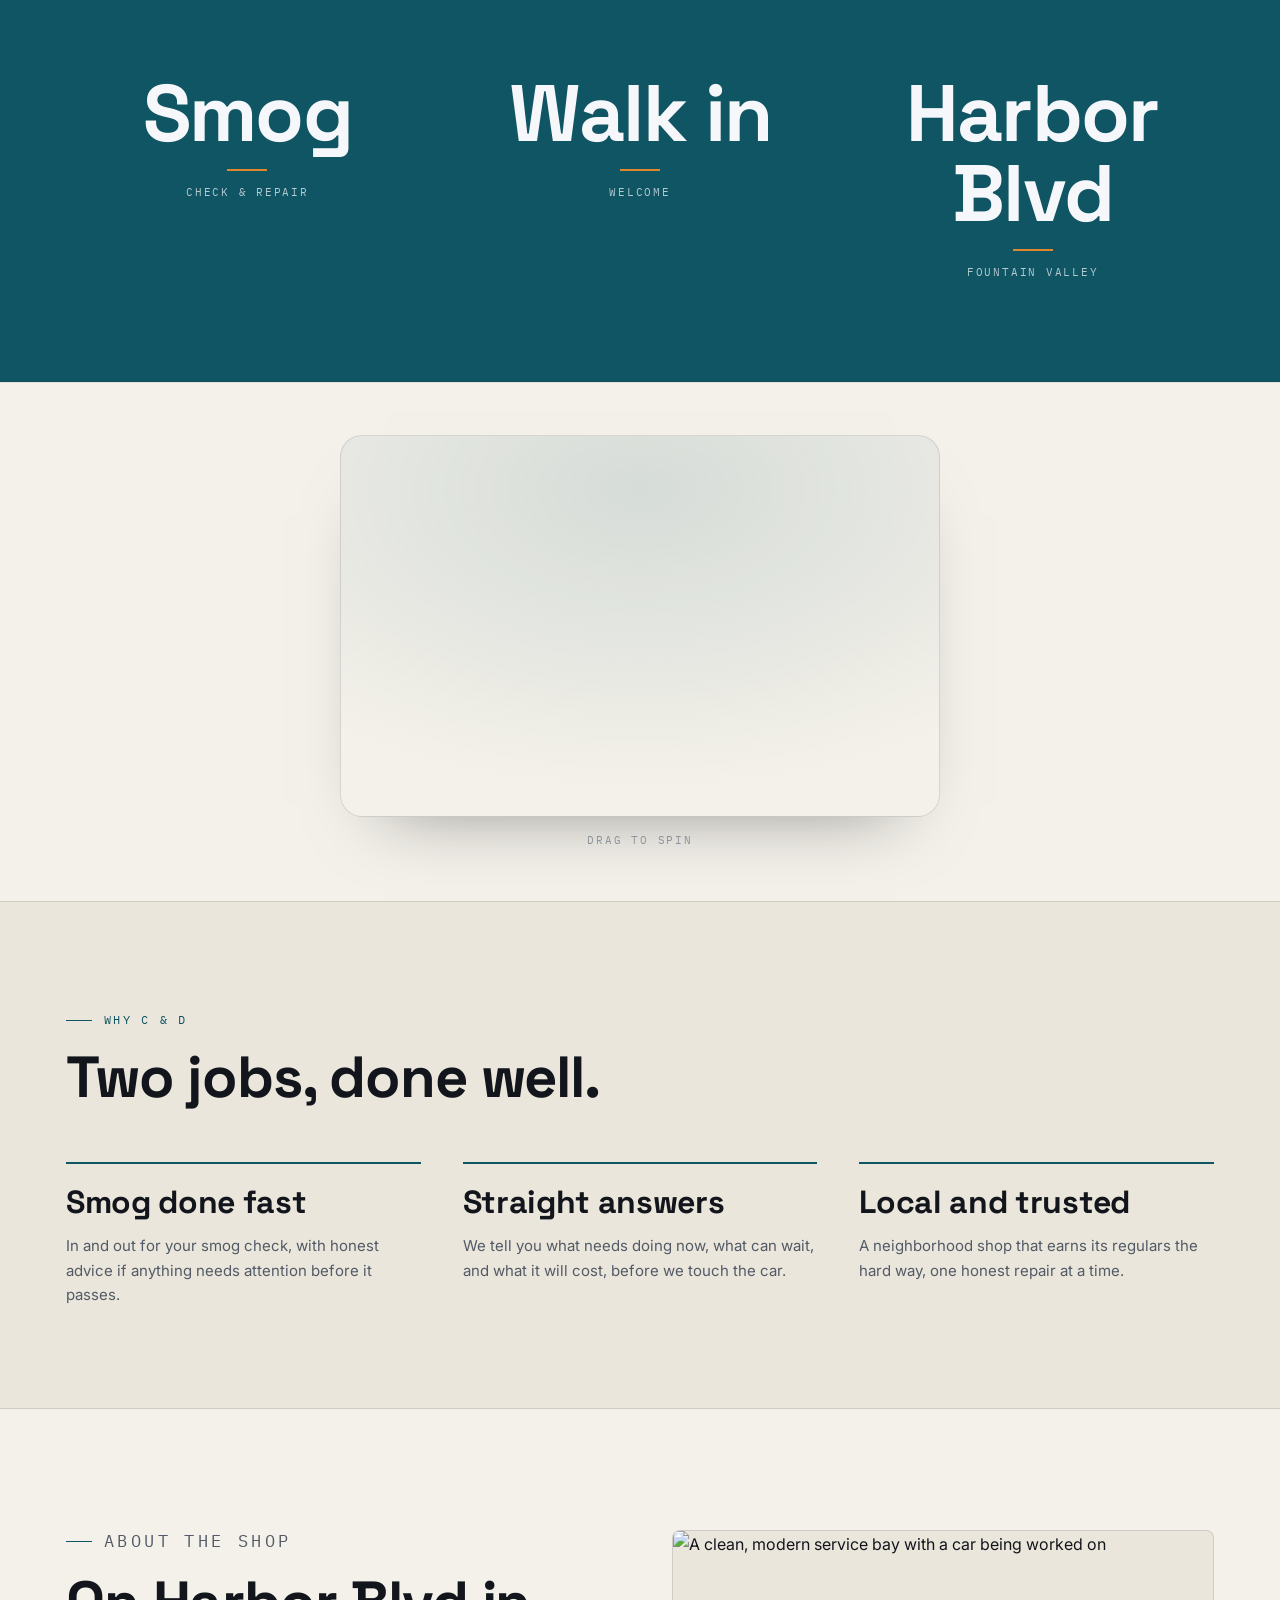
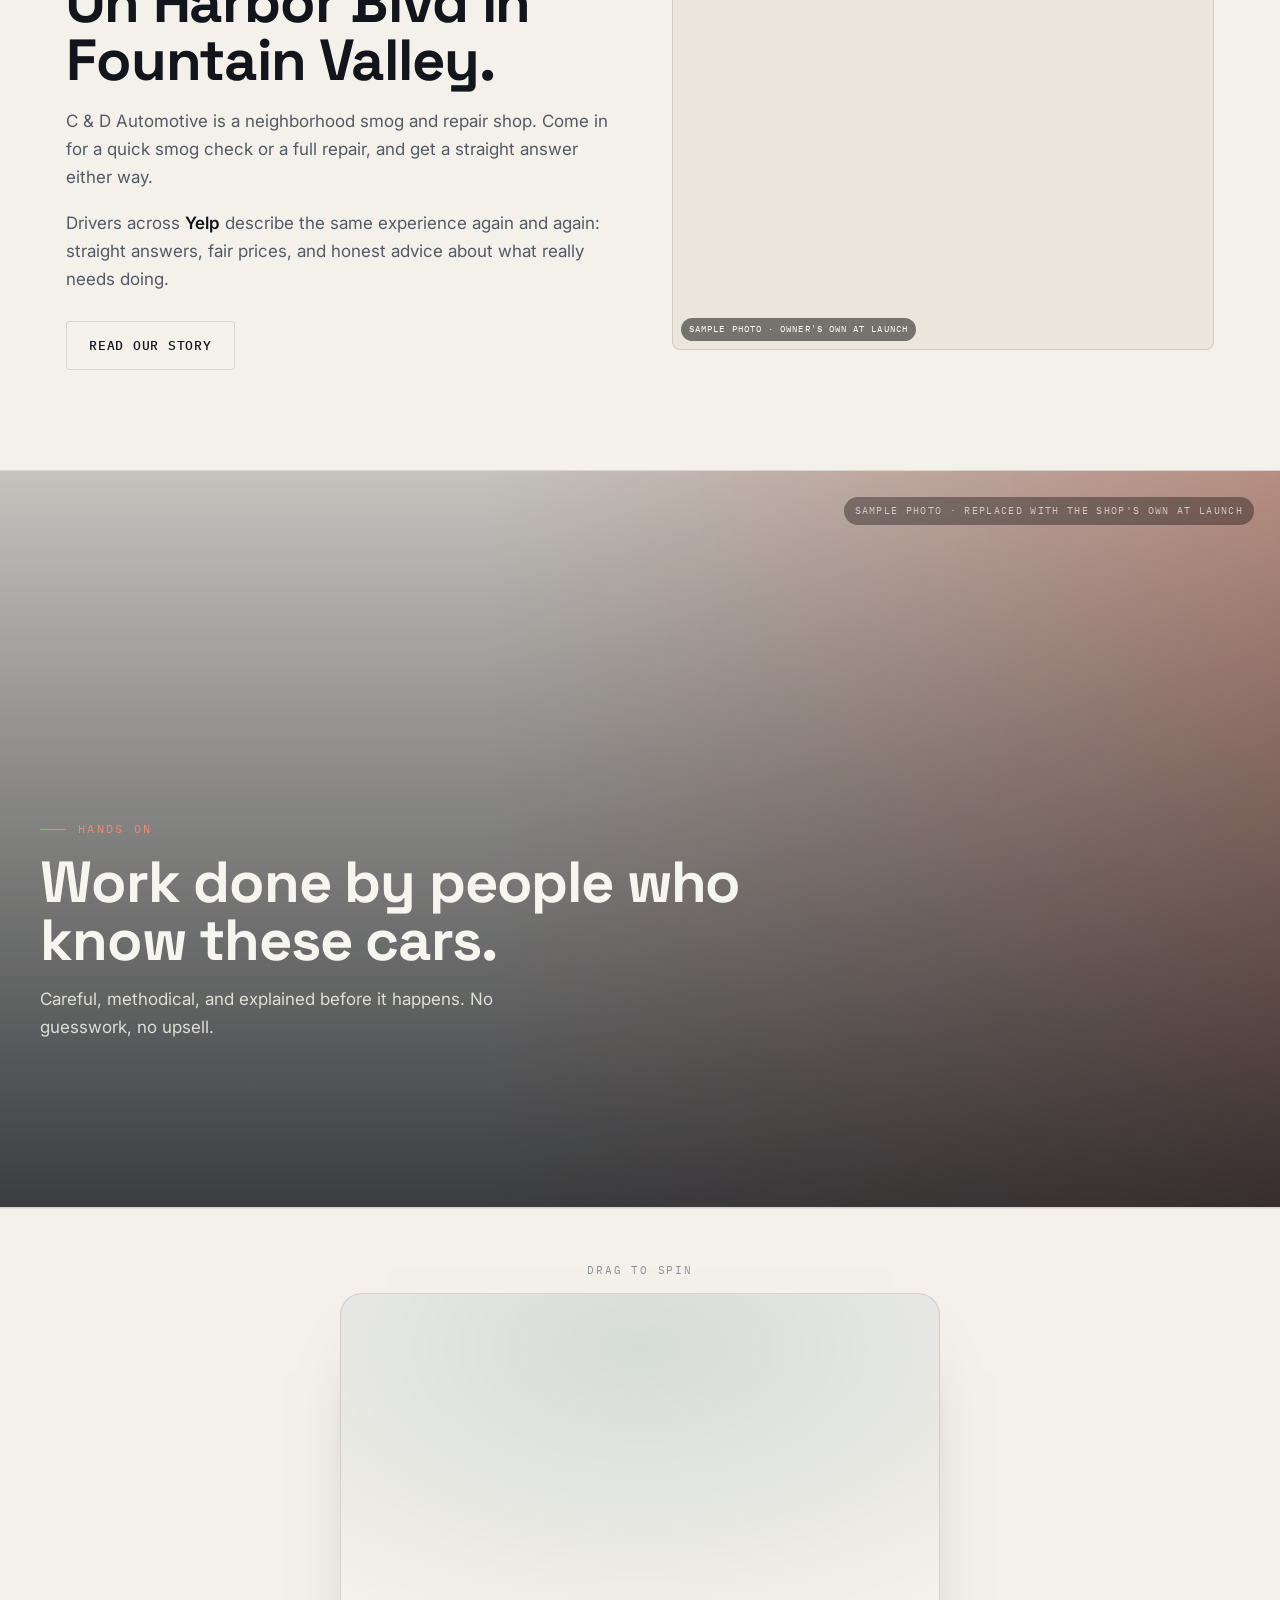
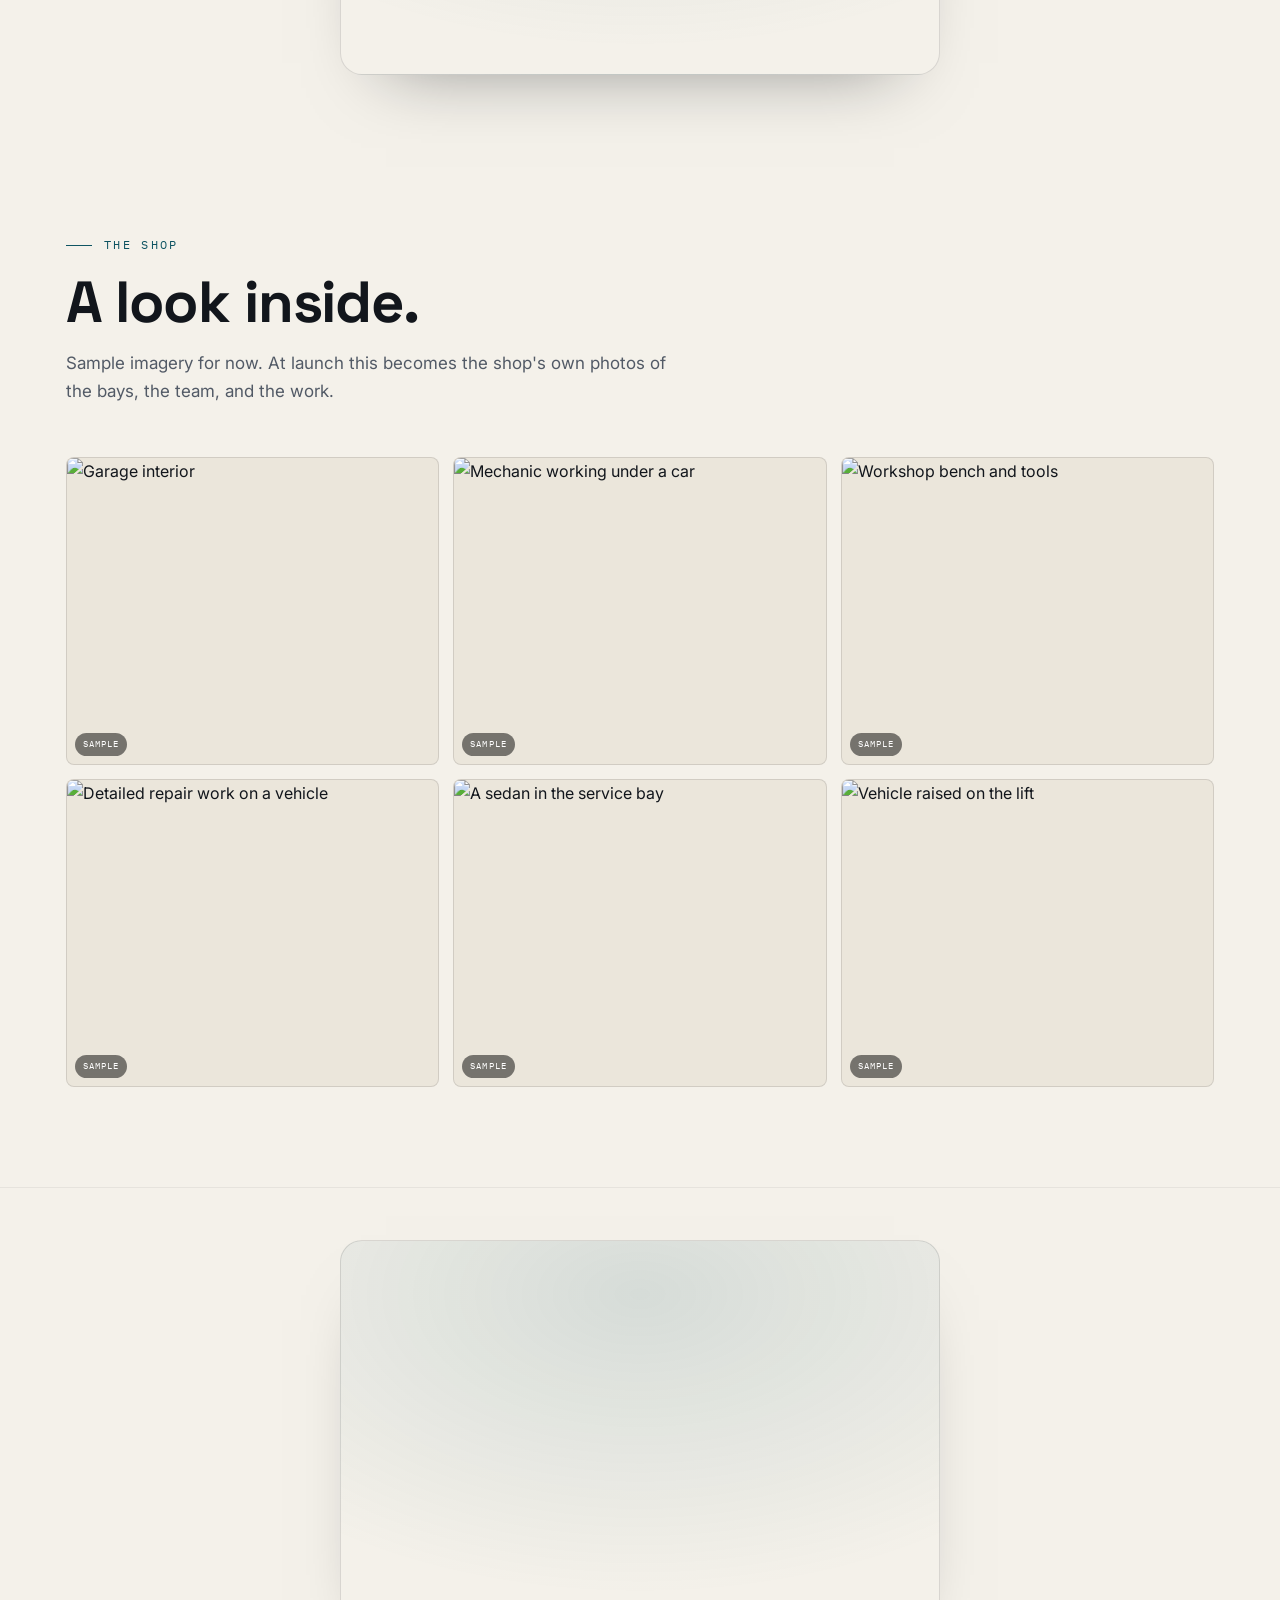
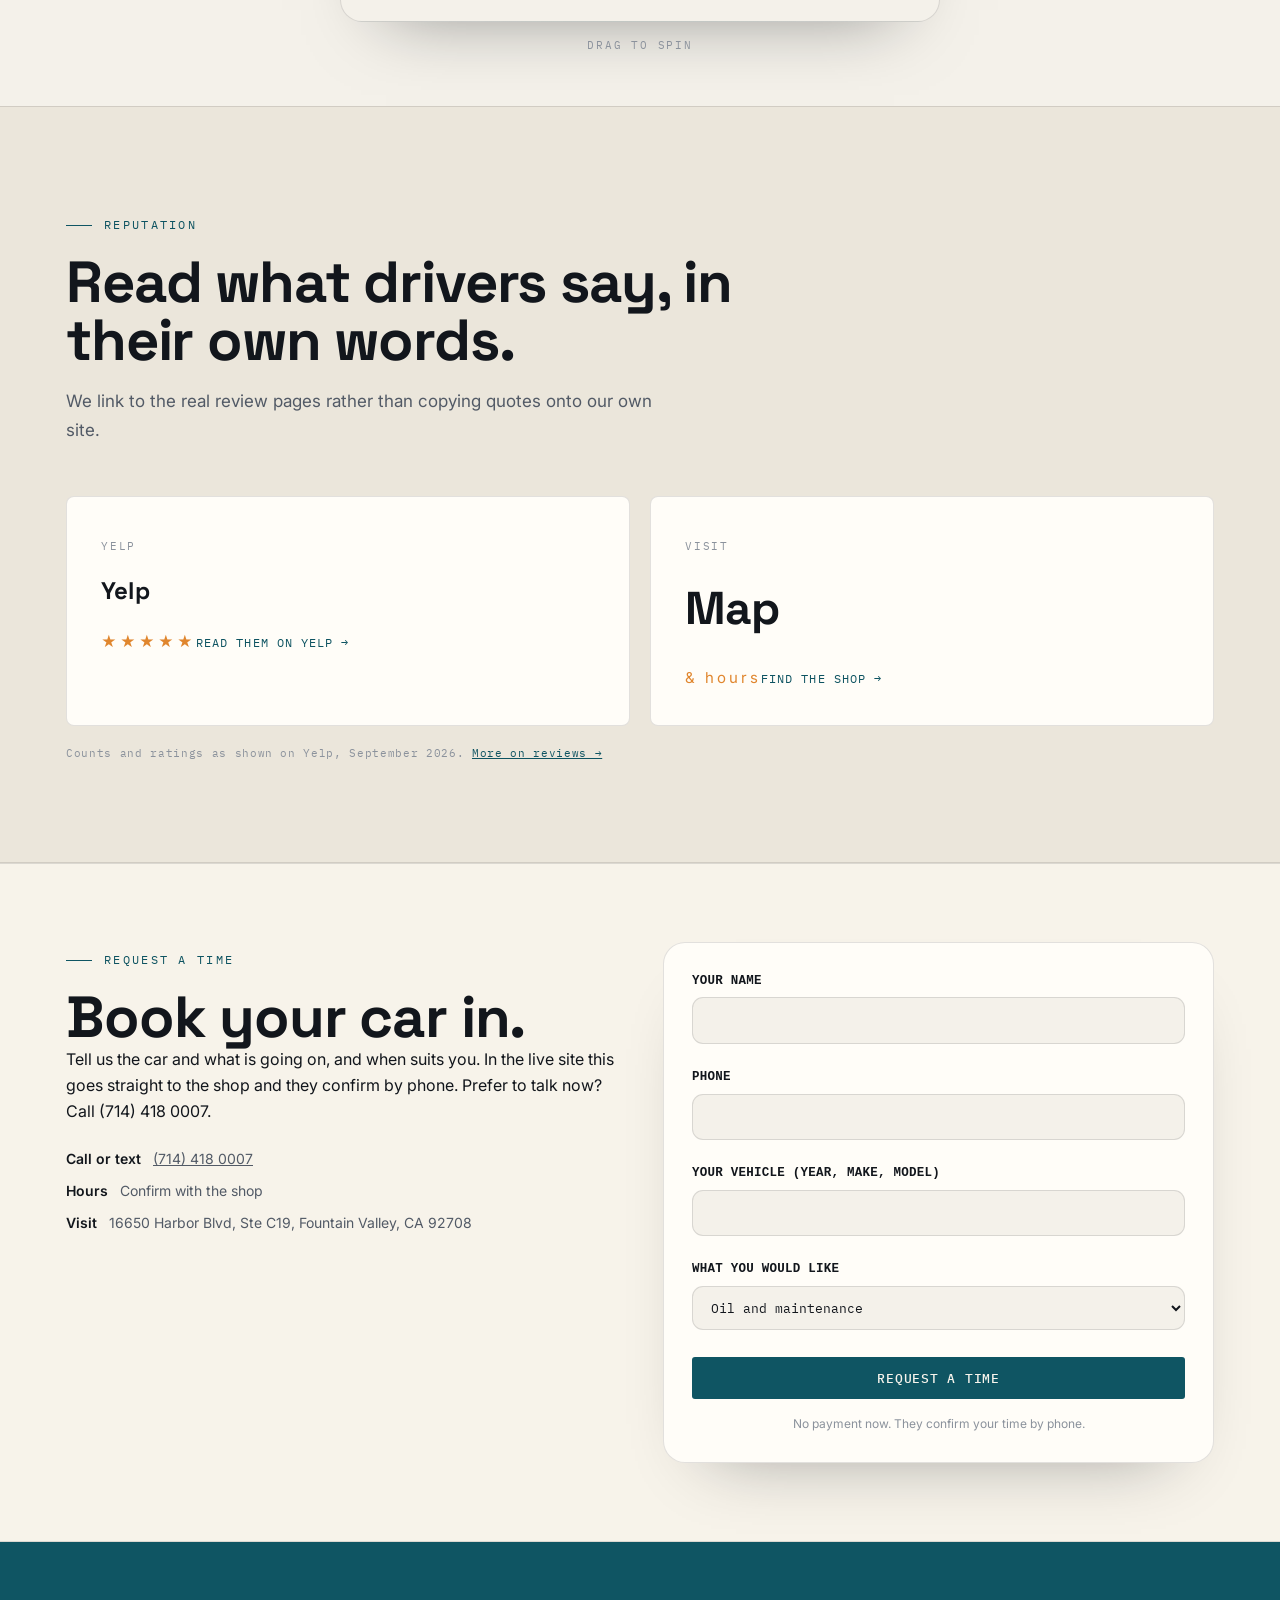
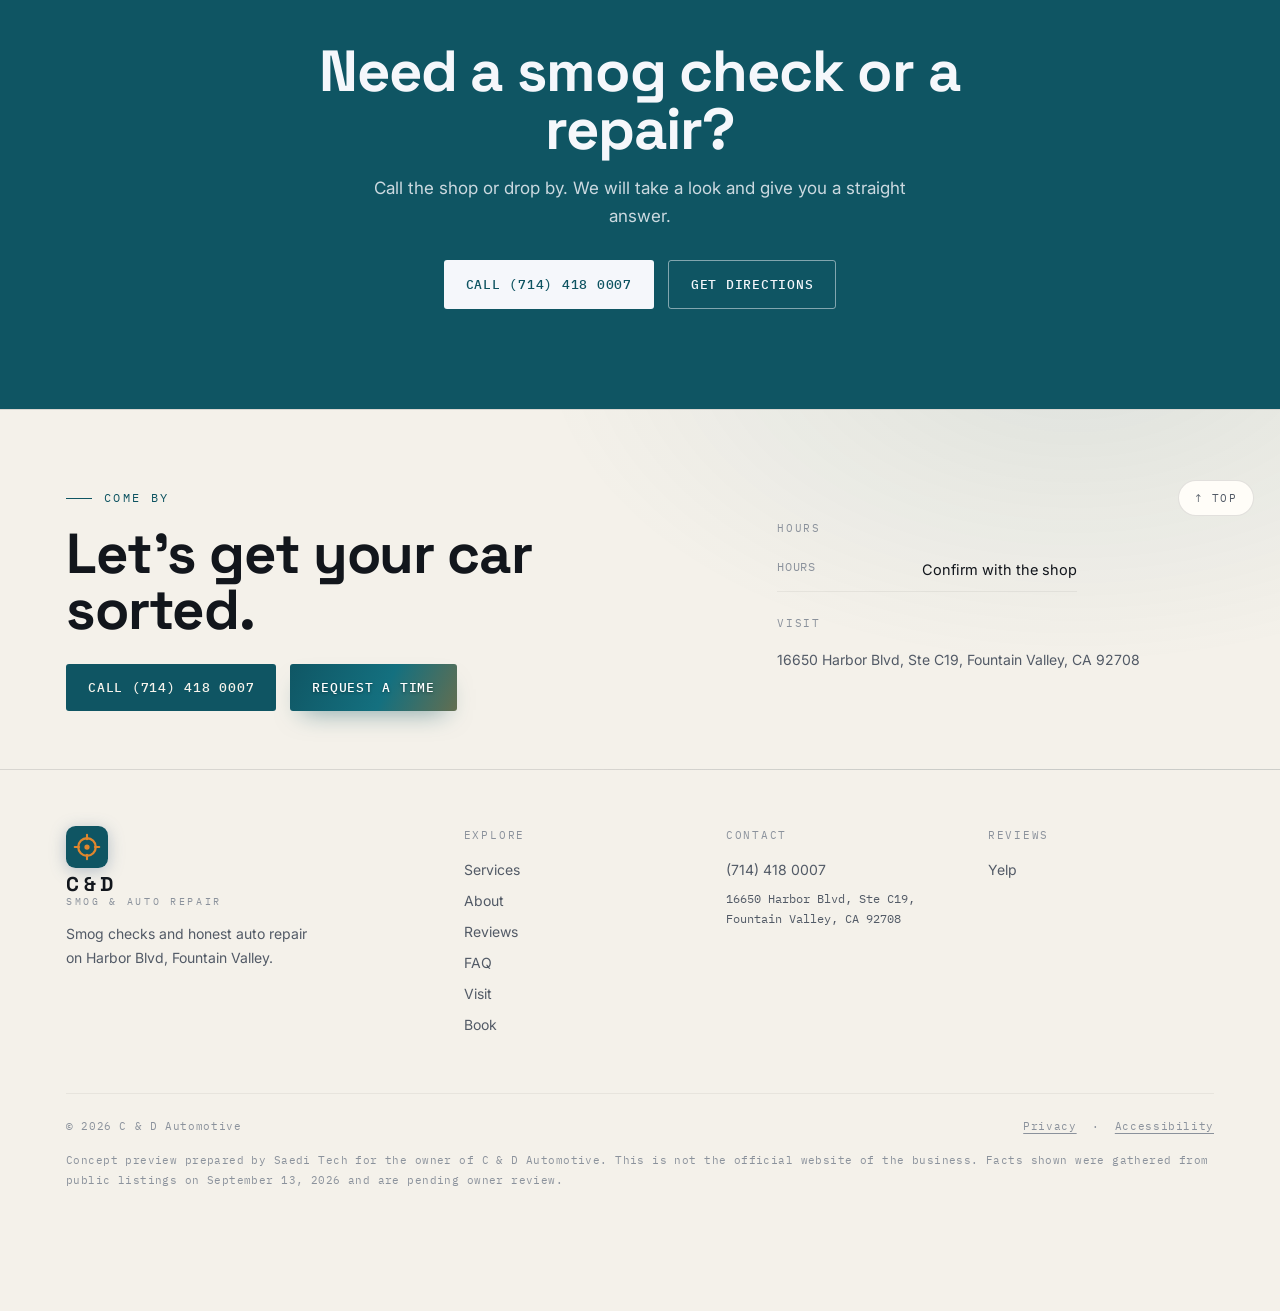
==== commit e7ac6a36: "Fix 3D hero loading, page reveal, spread 3D across page, unique heroes, correct photos Co-Authored-B" ====
--- a/index.html
+++ b/index.html
@@ -162,9 +162,9 @@
 </section>
 
 <section class="obj3dband" aria-label="Interactive 3D Brake rotor">
-  <div class="wrap o3b">
+  <div class="wrap o3b o3b-solo">
     <div class="o3b-art up"><canvas class="obj3d" data-obj="rotor" data-accent="e0862e" aria-label="Interactive 3D Brake rotor"></canvas></div>
-    <div class="o3b-copy up"><p class="kick">Interactive · Brake rotor</p><h2>Built in the browser, not a photo.</h2><p>Every one of these is a real interactive 3D model, drawn live. Drag it to spin it. The same craft goes into the whole site.</p><span class="drag">Drag to spin</span></div>
+    <span class="o3b-hint up">Drag to spin</span>
   </div>
 </section>
 <section id="why">
@@ -206,9 +206,9 @@
 </section>
 
 <section class="obj3dband alt" aria-label="Interactive 3D Engine block">
-  <div class="wrap o3b">
+  <div class="wrap o3b o3b-solo">
     <div class="o3b-art up"><canvas class="obj3d" data-obj="battery" data-accent="0f5563" aria-label="Interactive 3D Battery"></canvas></div>
-    <div class="o3b-copy up"><p class="kick">Interactive · Battery</p><h2>Real 3D, right on the page.</h2><p>No video, no image. A true model you can grab and turn, the kind of detail that makes a site feel built, not bought.</p><span class="drag">Drag to spin</span></div>
+    <span class="o3b-hint up">Drag to spin</span>
   </div>
 </section>
 <section id="gallery">
@@ -229,9 +229,9 @@
 
 
 <section class="obj3dband" aria-label="Interactive 3D Muffler">
-  <div class="wrap o3b">
+  <div class="wrap o3b o3b-solo">
     <div class="o3b-art up"><canvas class="obj3d" data-obj="muffler" aria-label="Interactive 3D Muffler"></canvas></div>
-    <div class="o3b-copy up"><p class="kick">Interactive · Muffler</p><h2>A little motion, on purpose.</h2><p>Small interactive touches like this are what make a page memorable. Drag it around and see.</p><span class="drag">Drag to spin</span></div>
+    <span class="o3b-hint up">Drag to spin</span>
   </div>
 </section>
 <section id="reviews" class="band">
--- a/assets/site.css
+++ b/assets/site.css
@@ -432,3 +432,9 @@
 .navlinks a[href$="#book"]::after{display:none !important}
 /* ---- footer reveal + CTA polish ---- */
 .foot-hero .foot-cta h2{transition:transform .7s var(--ease),opacity .7s var(--ease)}
+
+/* ---- 3D moments: object only, no marketing copy (beauty) ---- */
+.obj3dband{padding:52px 0}
+.obj3dband .o3b.o3b-solo{flex-direction:column;align-items:center;gap:14px}
+.obj3dband .o3b-solo .o3b-art{flex:0 1 auto;width:100%;max-width:600px}
+.obj3dband .o3b-solo .o3b-hint{font-family:'IBM Plex Mono',monospace;font-size:11px;letter-spacing:.16em;text-transform:uppercase;color:var(--faint)}
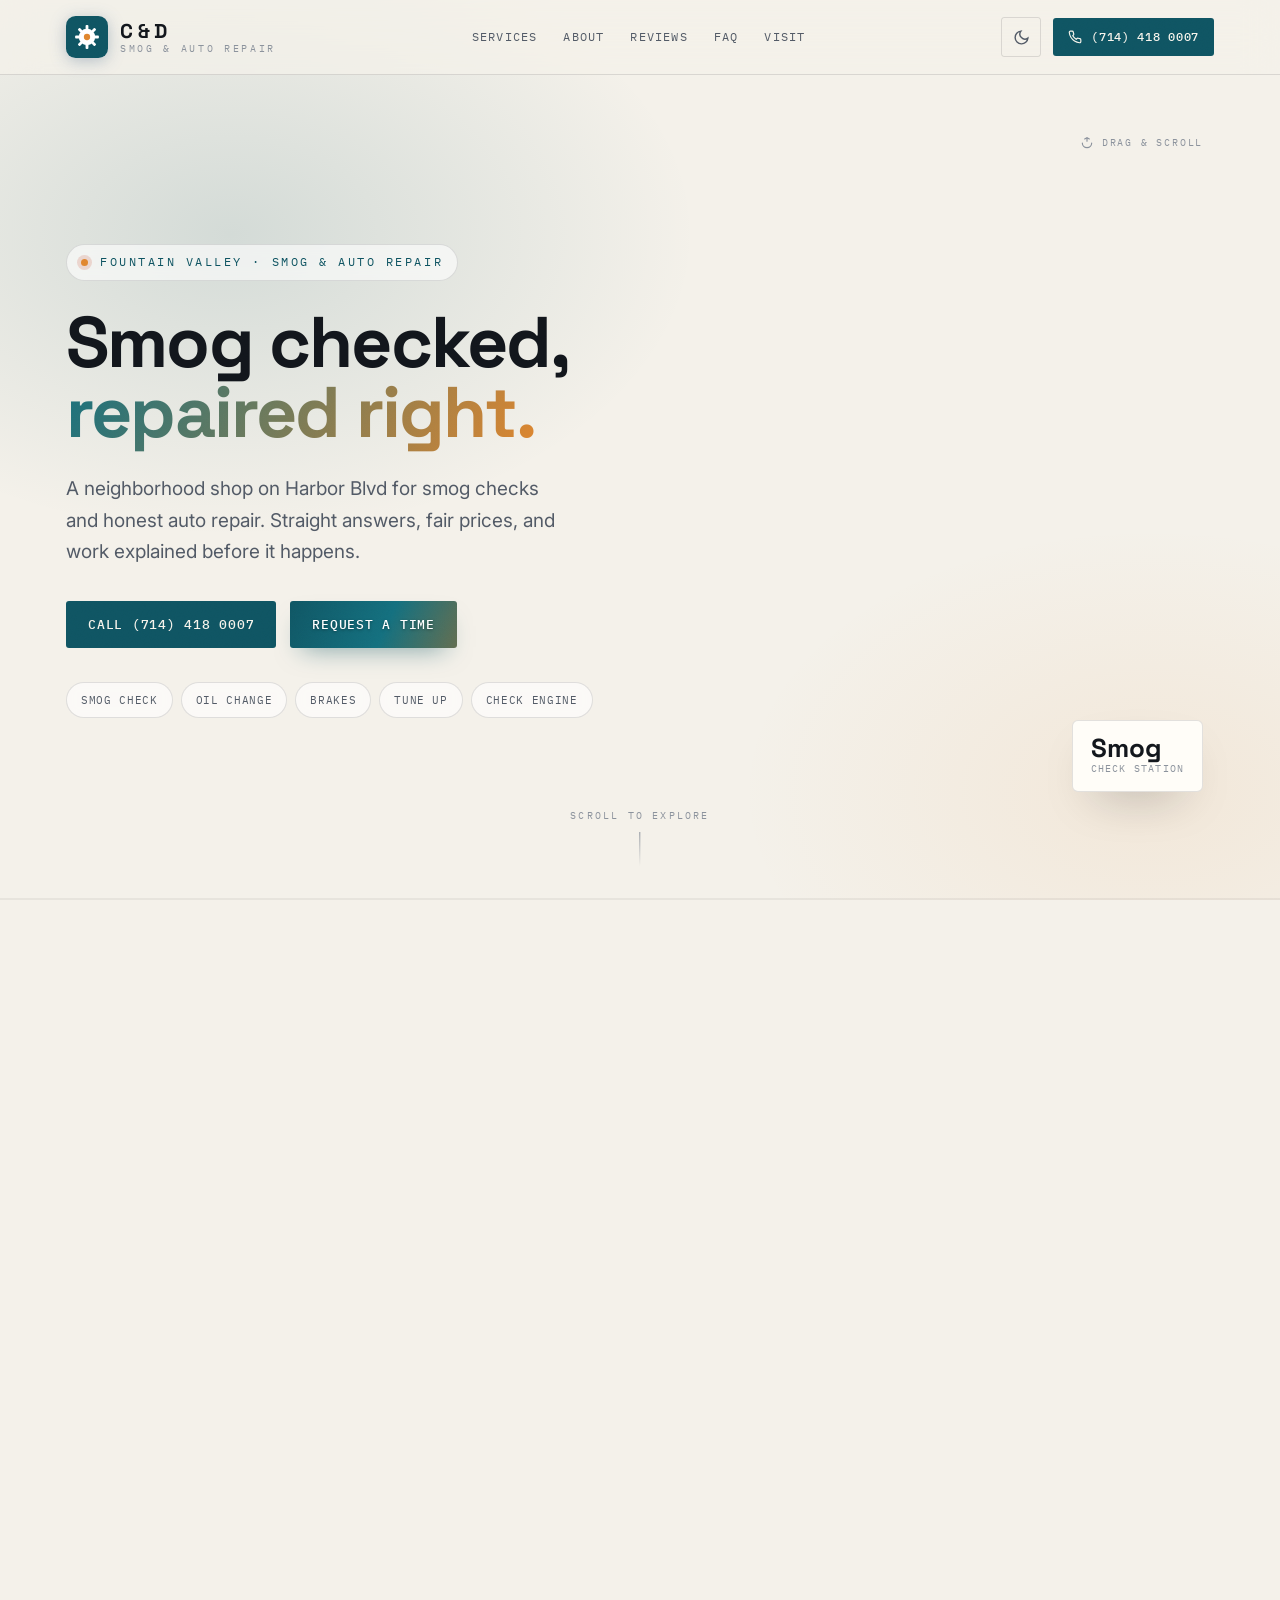
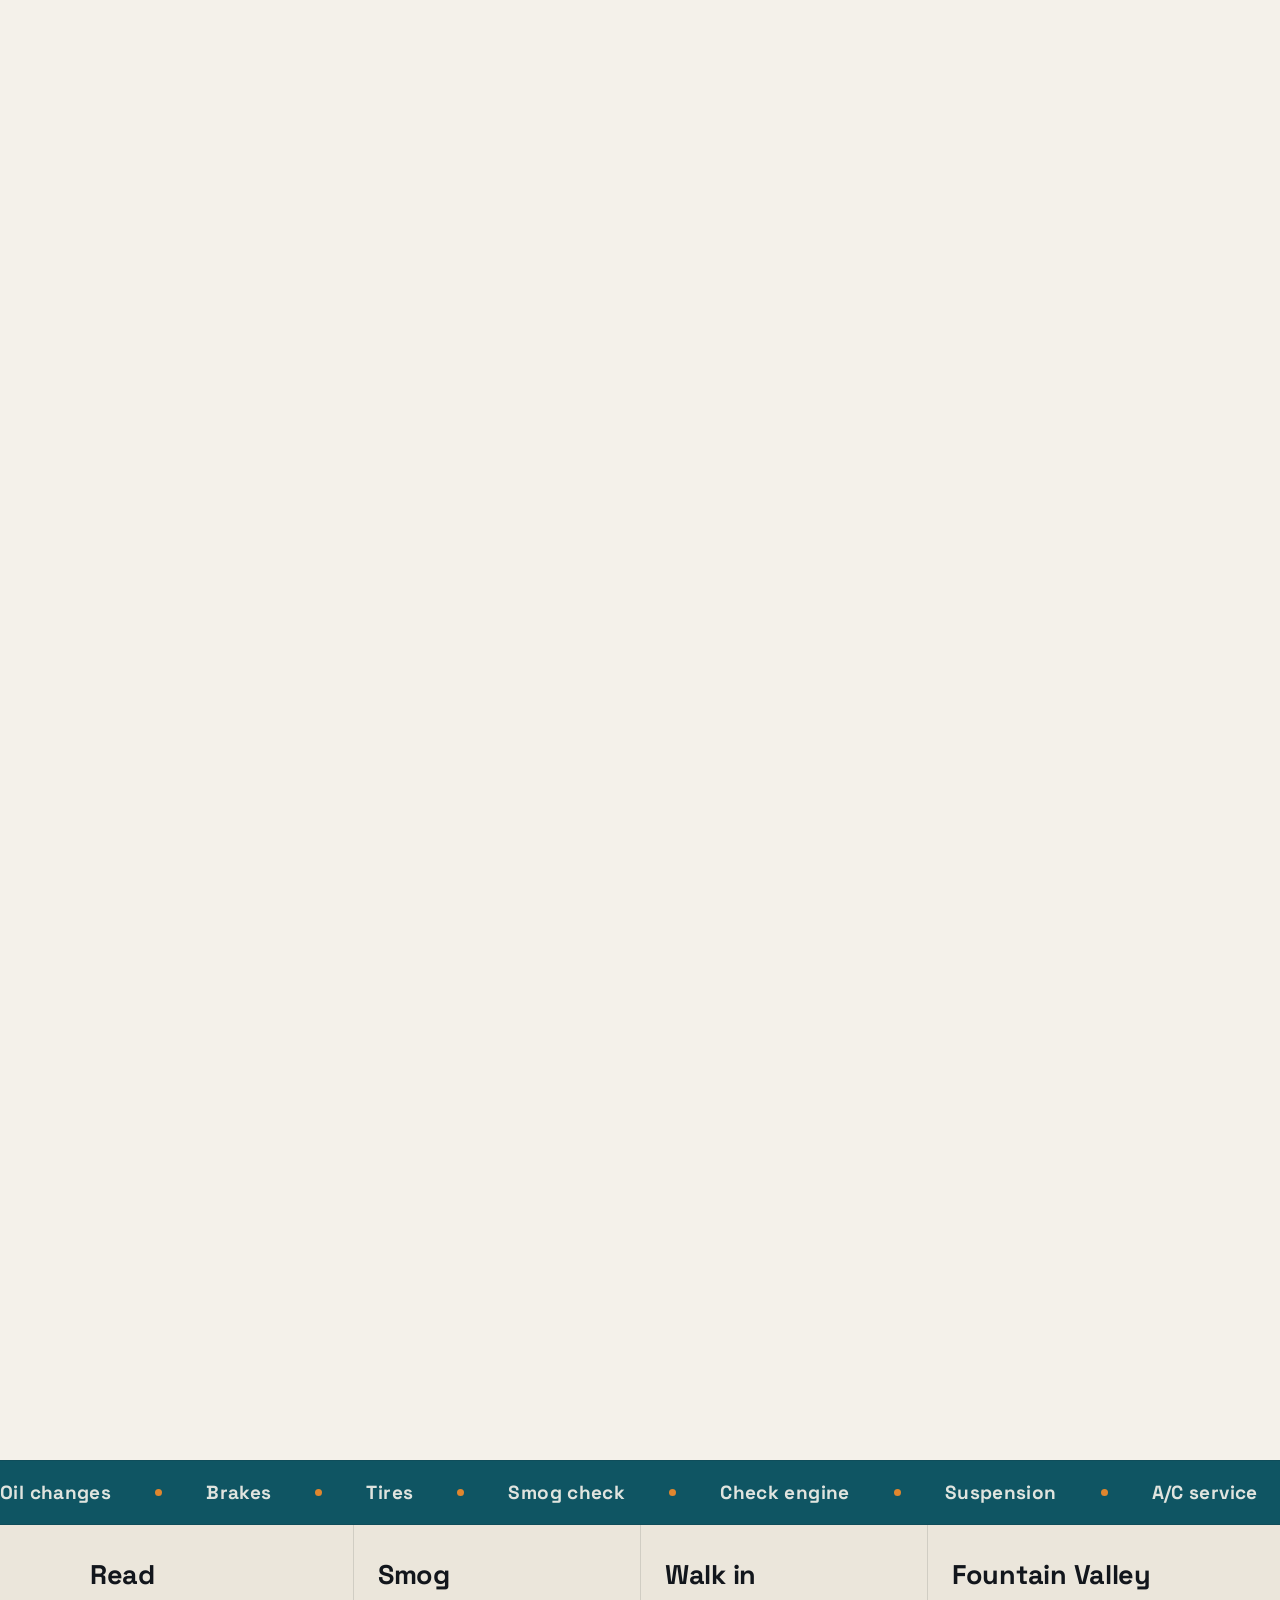
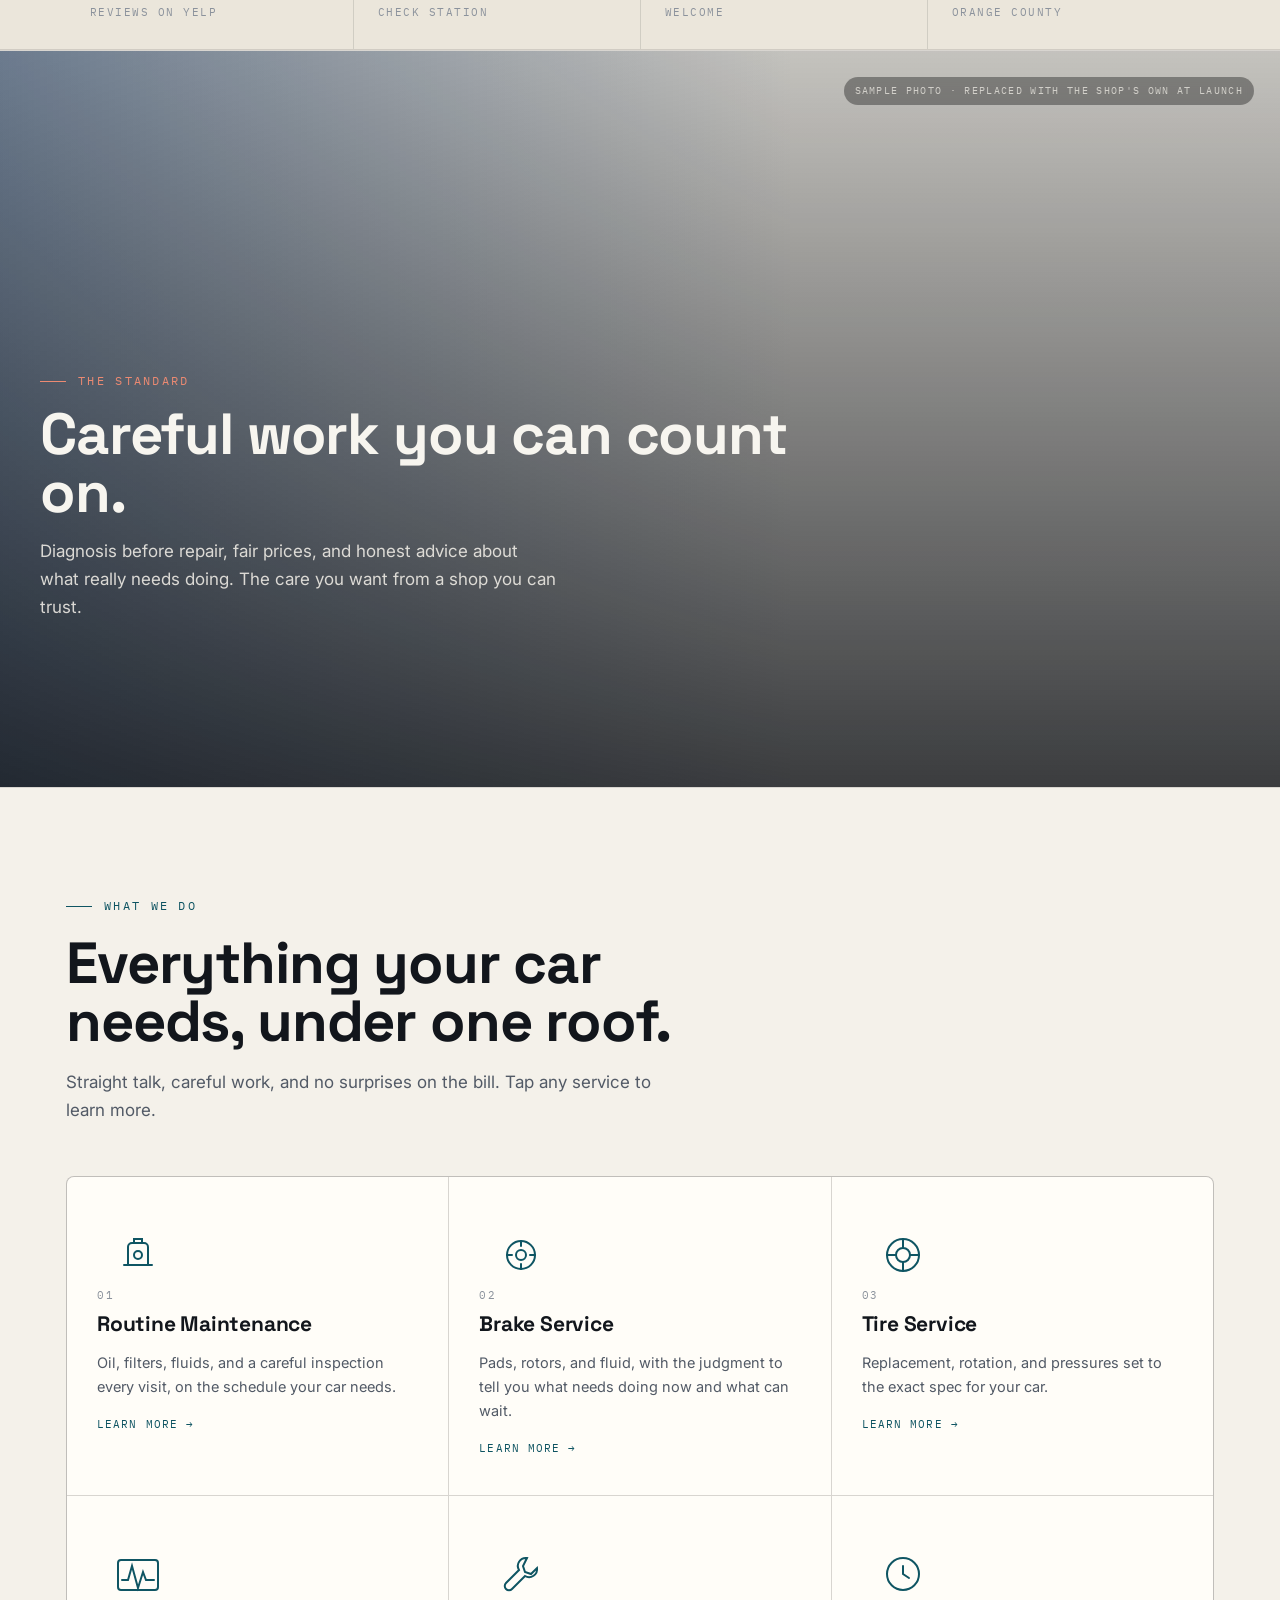
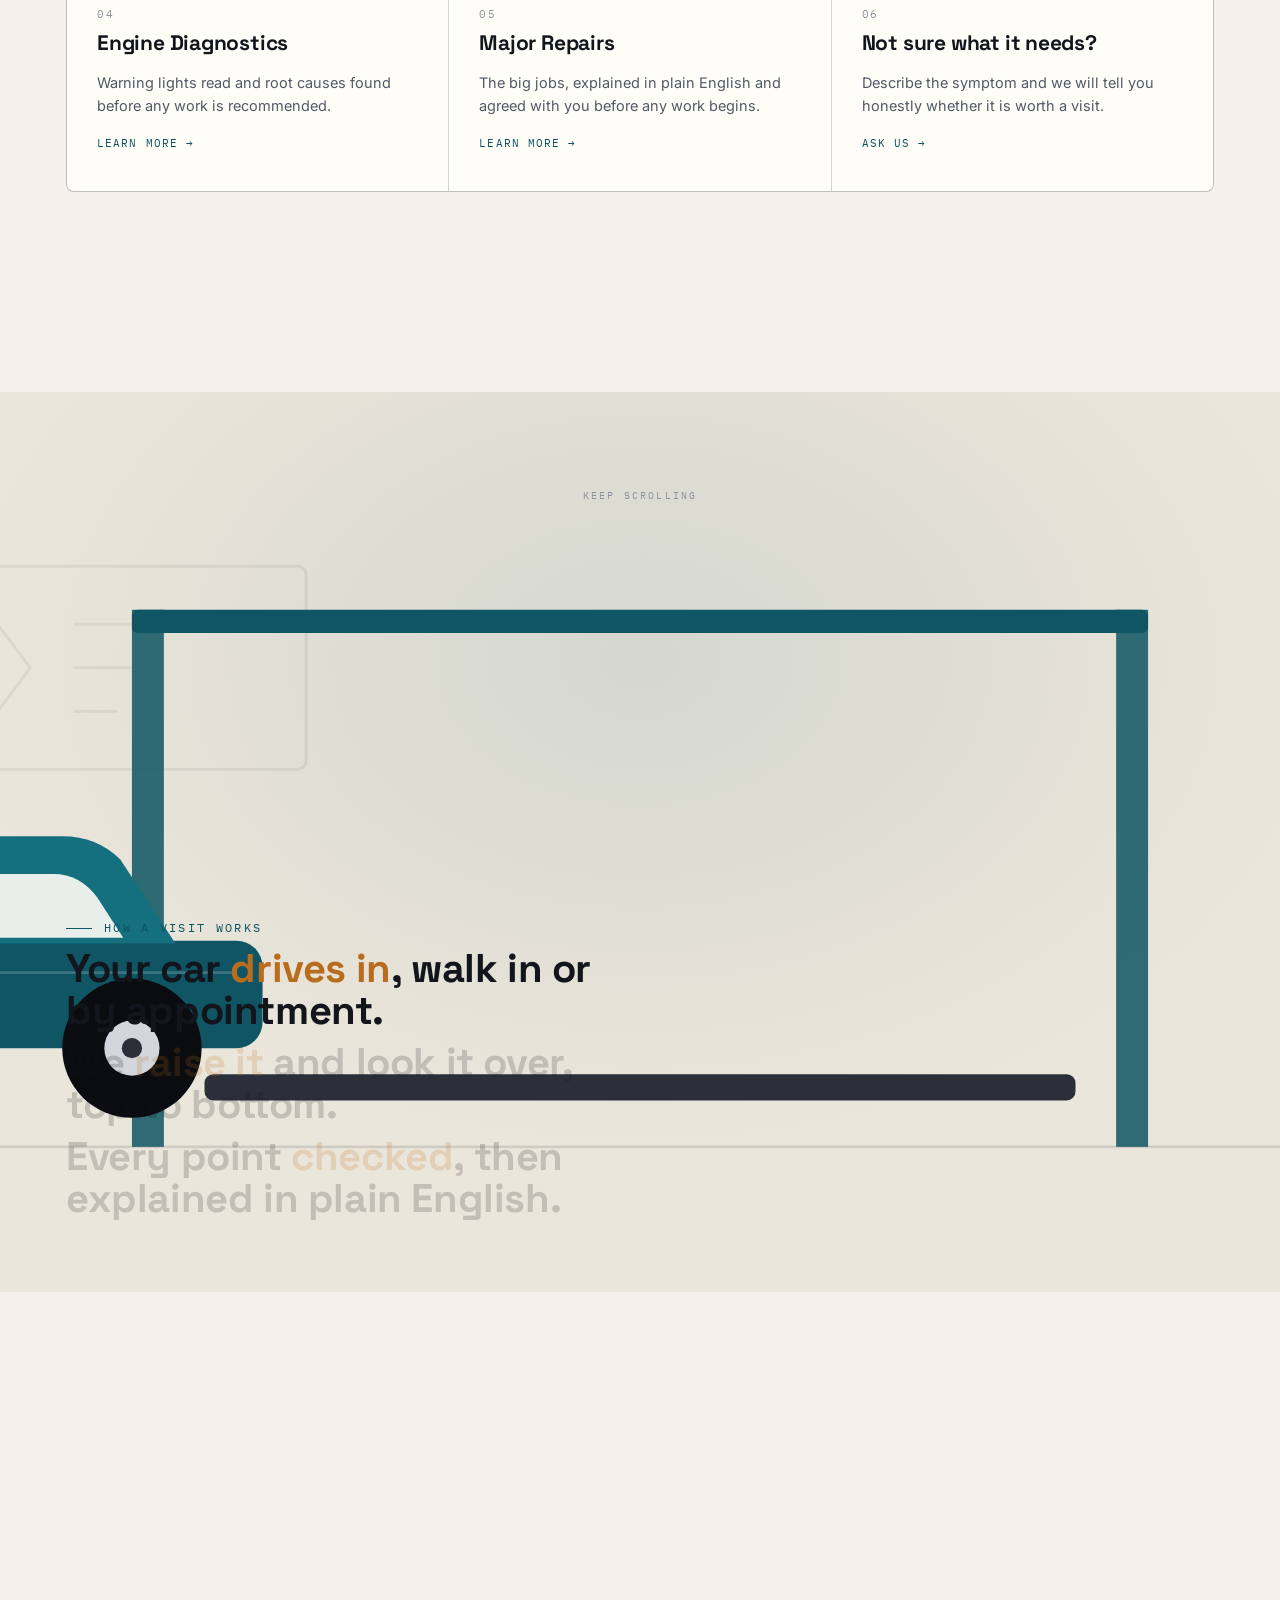
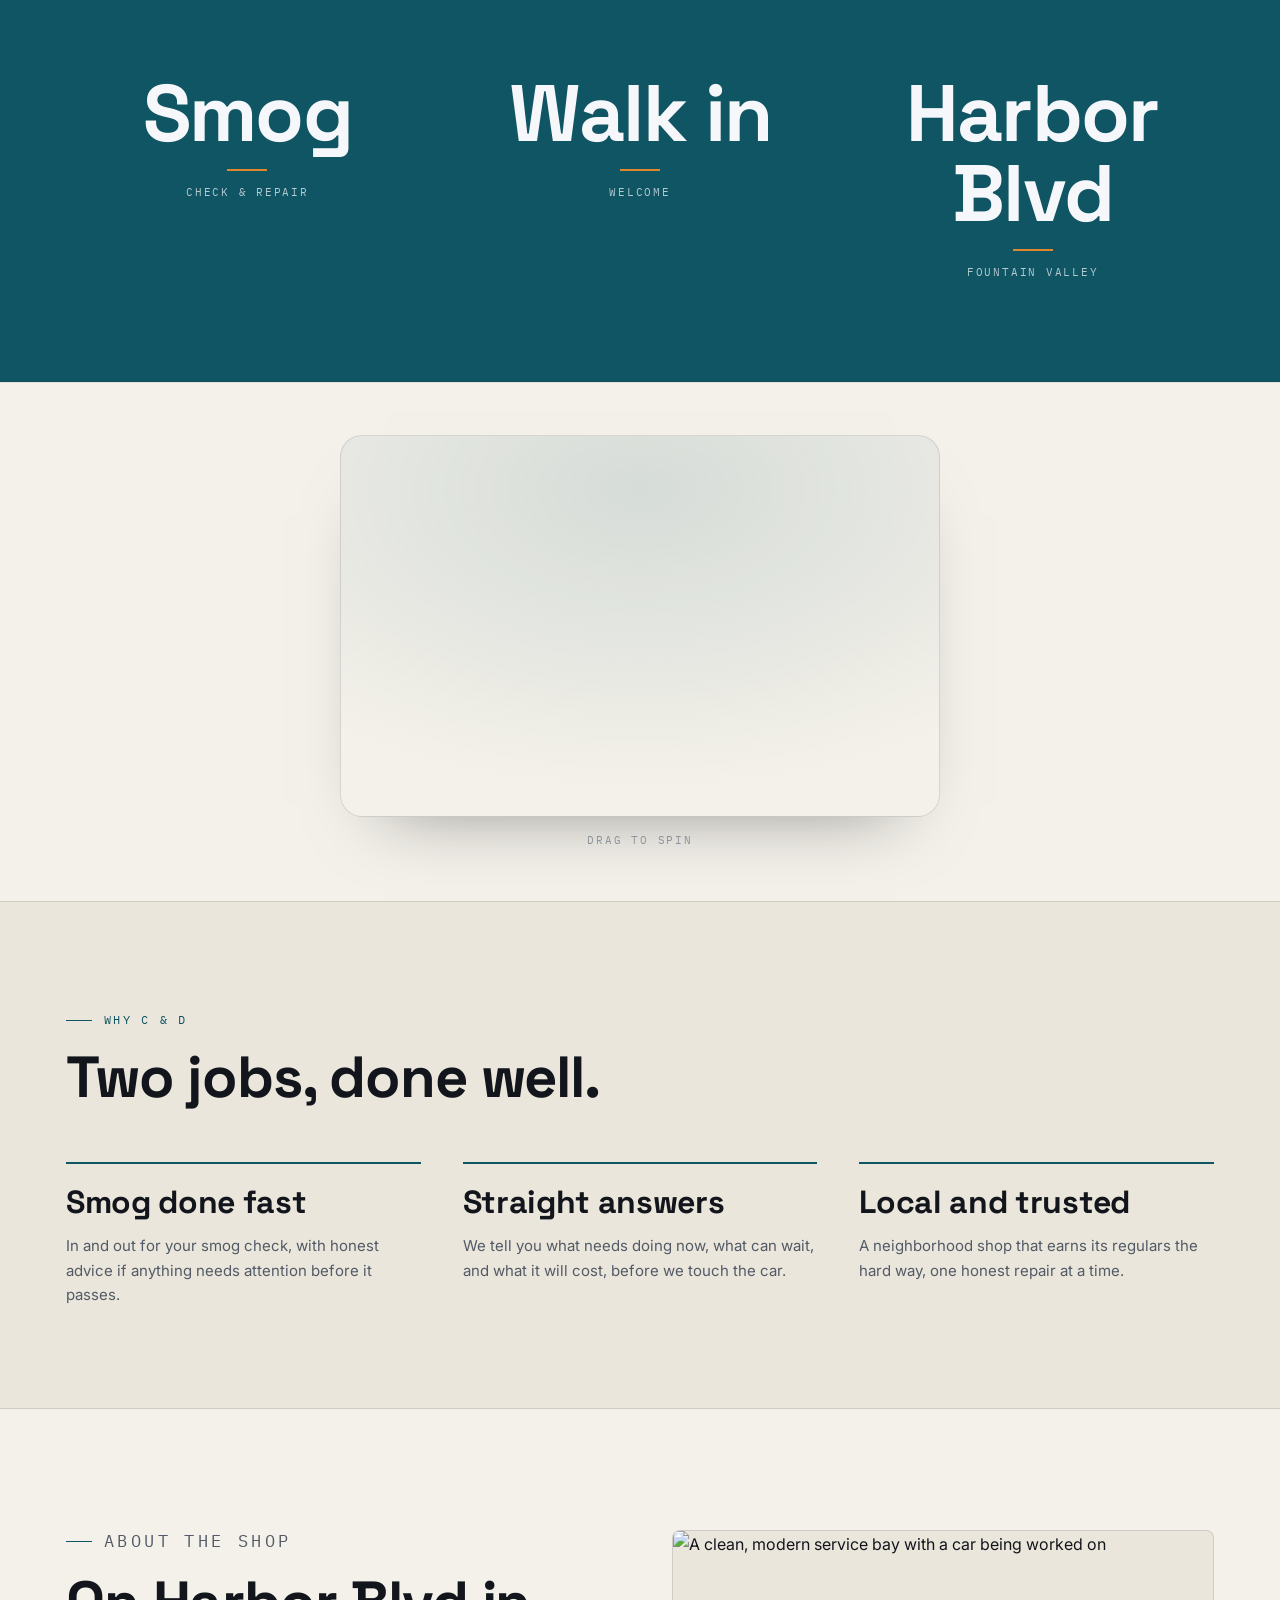
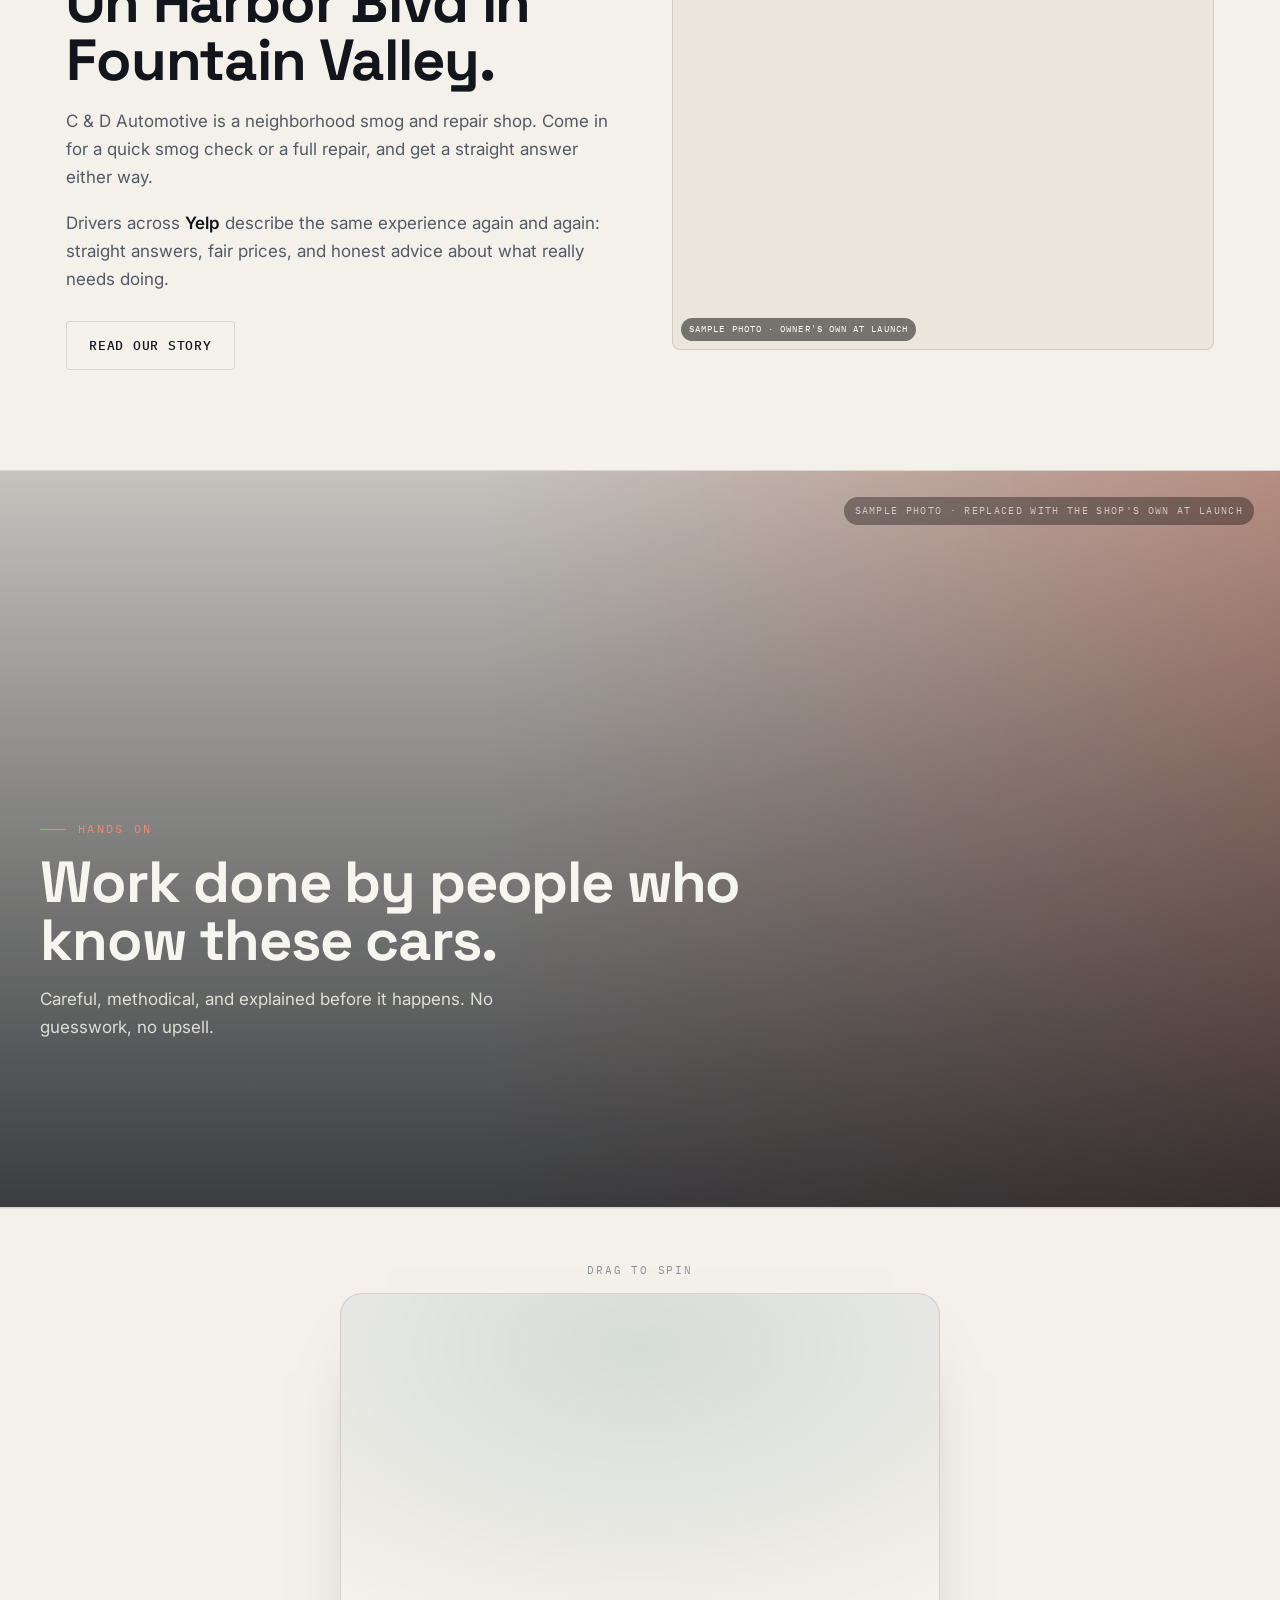
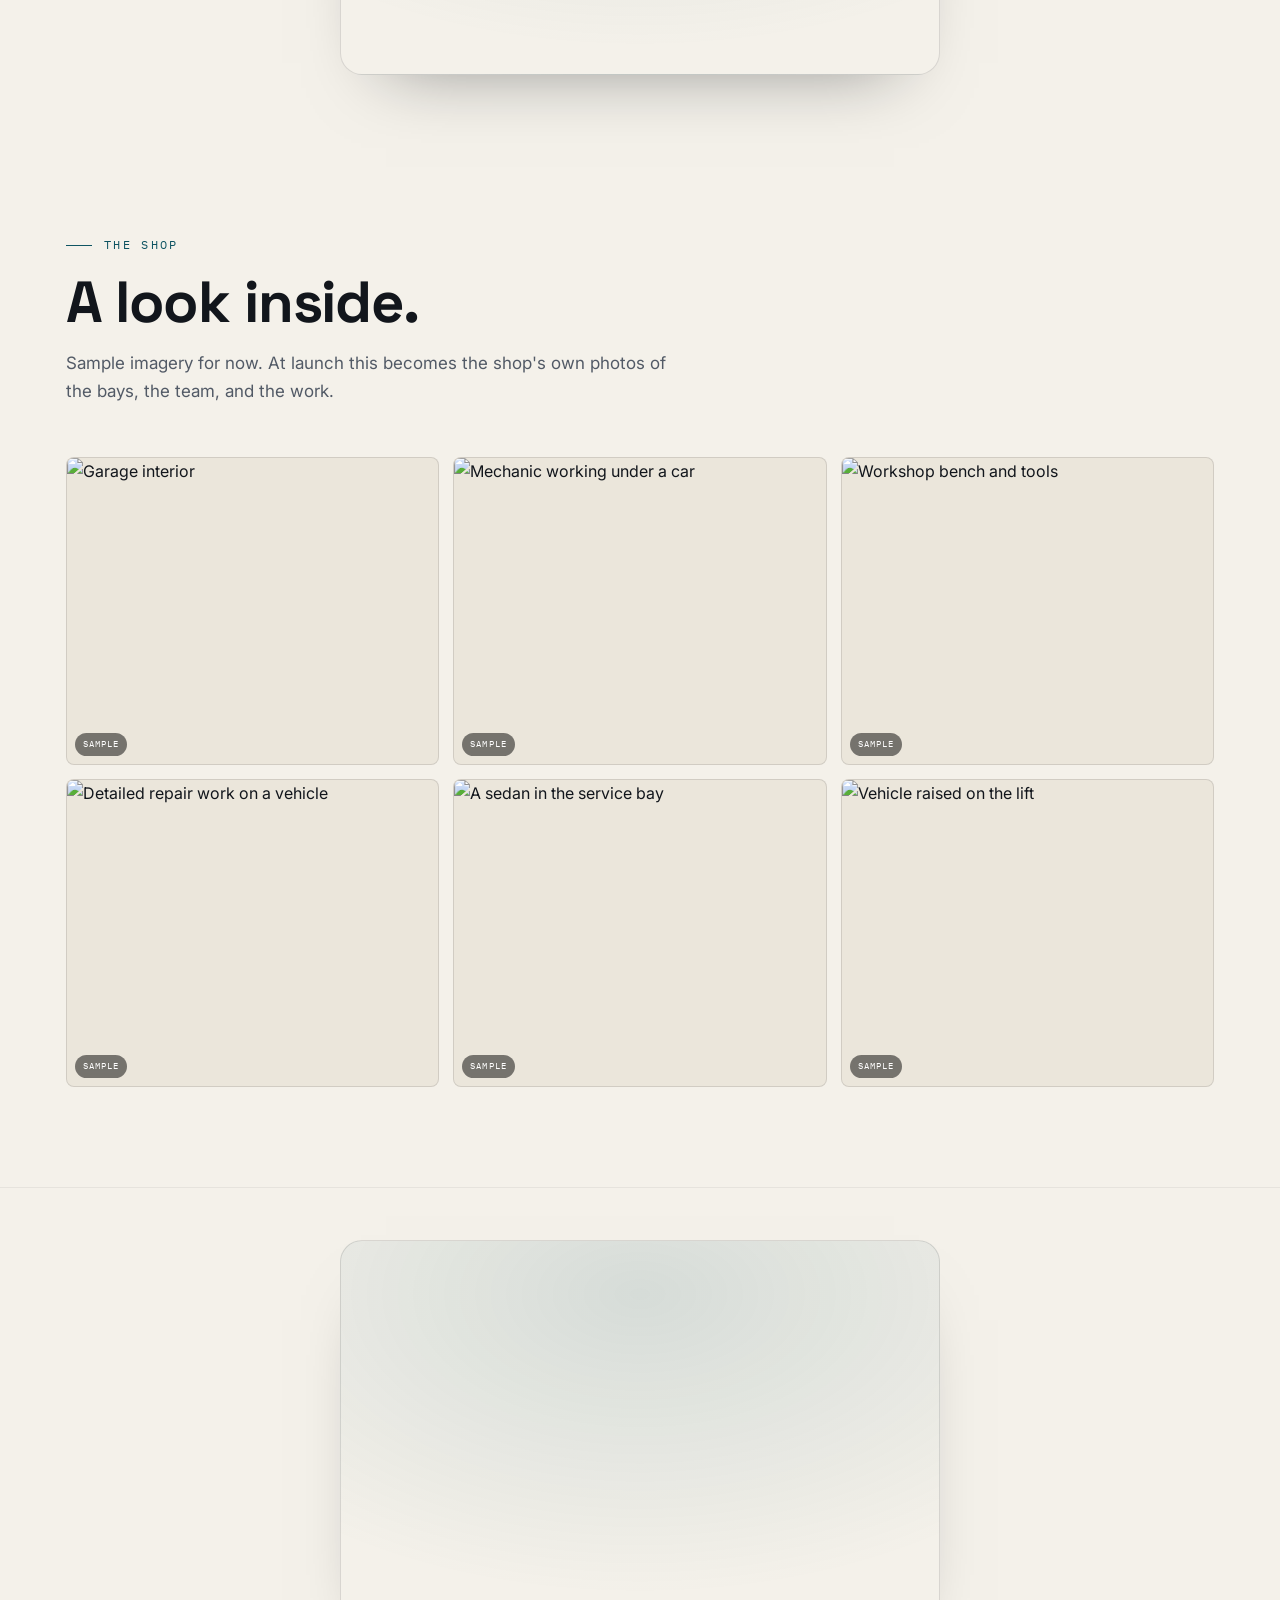
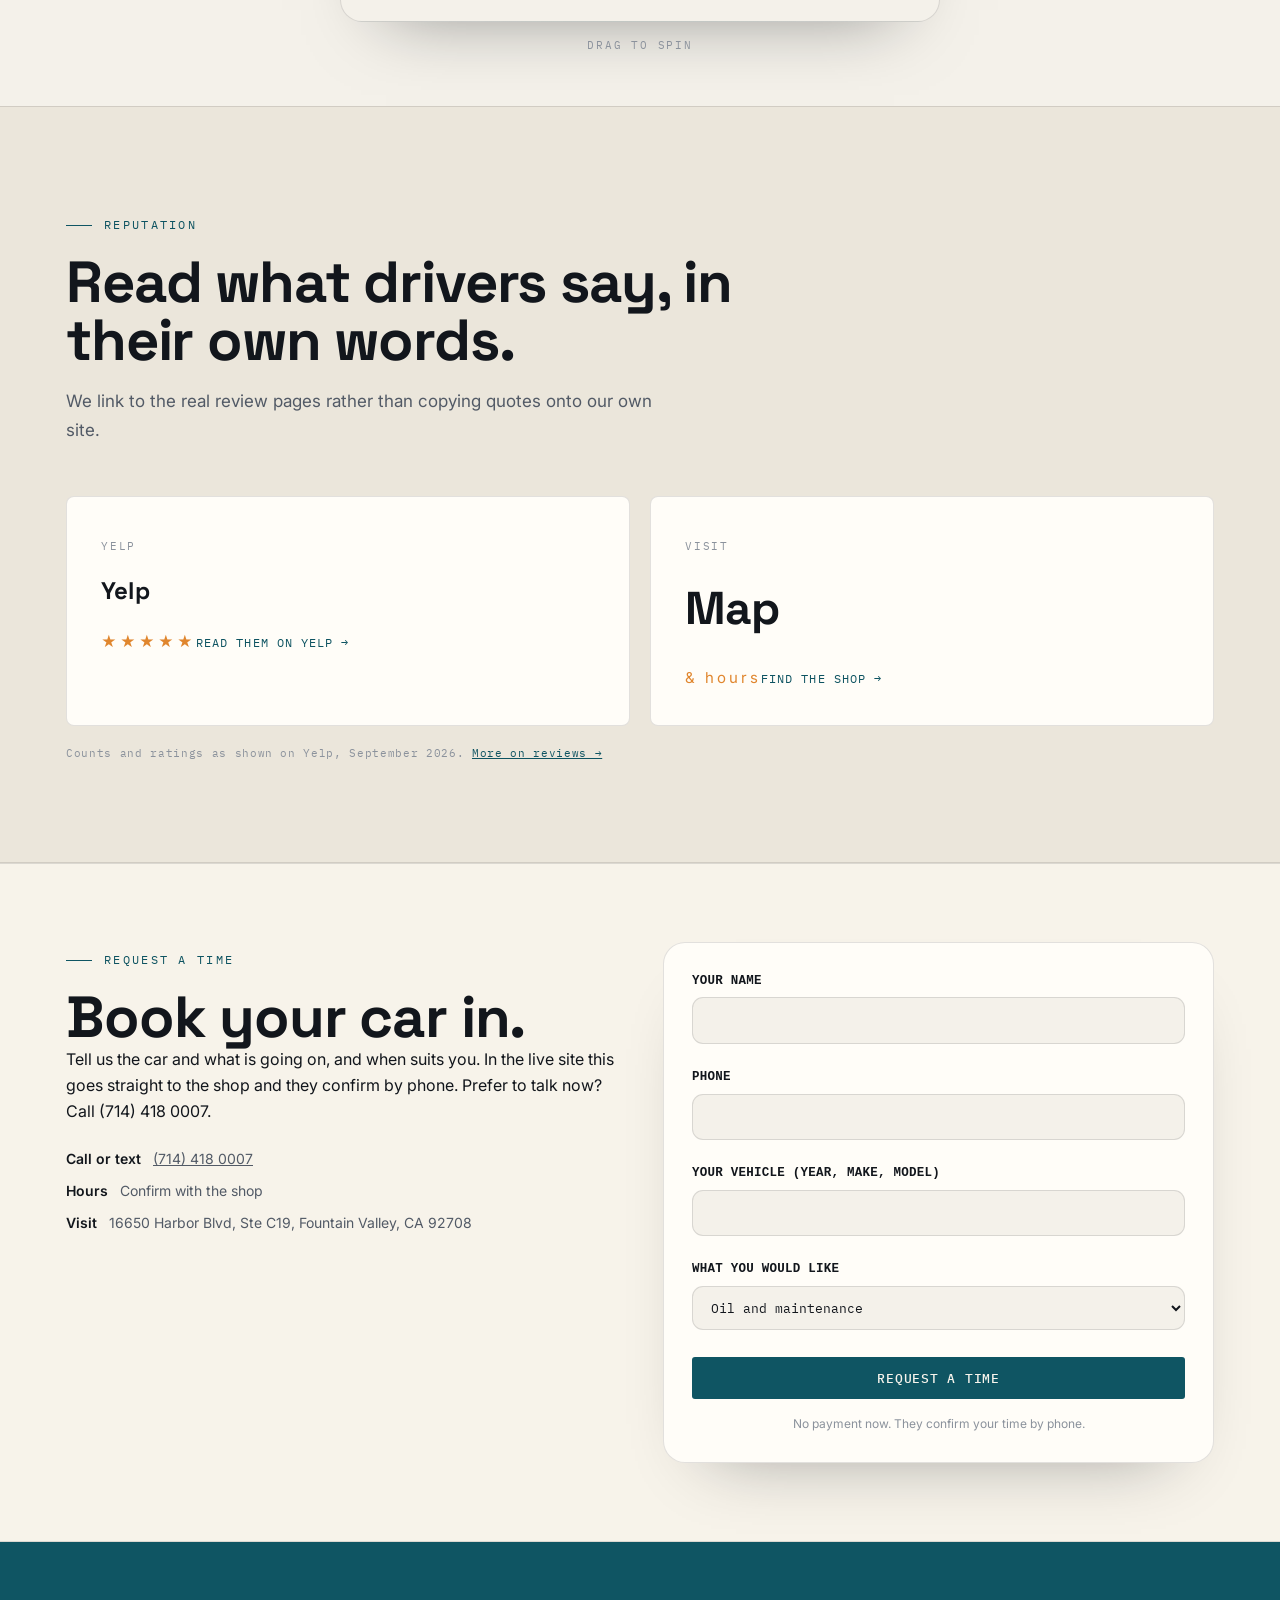
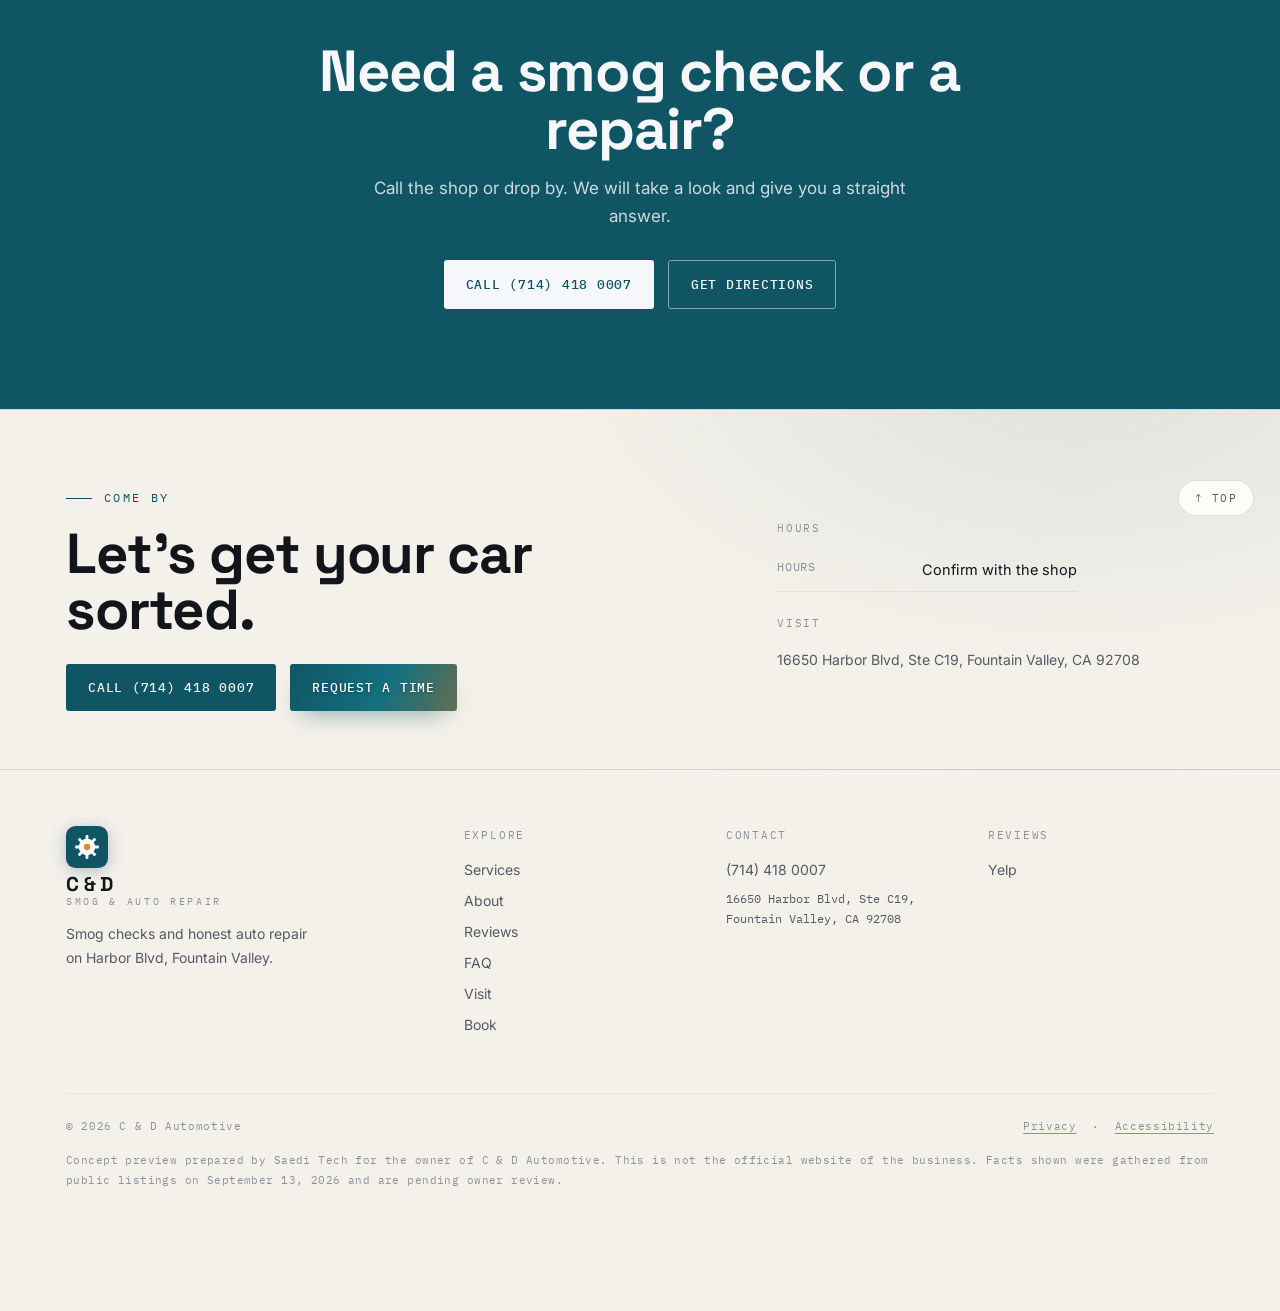
==== commit 79e688f9: "Add bespoke business logo (header, footer, favicon)" ====
--- a/index.html
+++ b/index.html
@@ -9,7 +9,7 @@
 <meta property="og:title" content="C &amp; D Automotive · Smog &amp; auto repair · Fountain Valley" />
 <meta property="og:description" content="Smog checks, oil, brakes, tires and full auto repair. Call (714) 418 0007." />
 <meta property="og:type" content="website" />
-<link rel="icon" href="data:image/svg+xml,%3Csvg xmlns='http://www.w3.org/2000/svg' viewBox='0 0 32 32'%3E%3Ccircle cx='16' cy='16' r='15' fill='%230f5563'/%3E%3Ccircle cx='16' cy='16' r='8' fill='none' stroke='%23f4f1ea' stroke-width='2.2'/%3E%3Ccircle cx='16' cy='16' r='2.4' fill='%23f4f1ea'/%3E%3Cg stroke='%23f4f1ea' stroke-width='2' stroke-linecap='round'%3E%3Cpath d='M16 4v4M16 24v4M4 16h4M24 16h4'/%3E%3C/g%3E%3C/svg%3E">
+<link rel="icon" href="data:image/svg+xml,%3Csvg xmlns='http://www.w3.org/2000/svg' viewBox='0 0 48 48'%3E%3Crect width='48' height='48' rx='11' fill='%230f5563'/%3E%3Crect x='22.4' y='10.4' width='3.2' height='5.4' rx='1.1' transform='rotate(0 24 24)' fill='%23fff'/%3E%3Crect x='22.4' y='10.4' width='3.2' height='5.4' rx='1.1' transform='rotate(45 24 24)' fill='%23fff'/%3E%3Crect x='22.4' y='10.4' width='3.2' height='5.4' rx='1.1' transform='rotate(90 24 24)' fill='%23fff'/%3E%3Crect x='22.4' y='10.4' width='3.2' height='5.4' rx='1.1' transform='rotate(135 24 24)' fill='%23fff'/%3E%3Crect x='22.4' y='10.4' width='3.2' height='5.4' rx='1.1' transform='rotate(180 24 24)' fill='%23fff'/%3E%3Crect x='22.4' y='10.4' width='3.2' height='5.4' rx='1.1' transform='rotate(225 24 24)' fill='%23fff'/%3E%3Crect x='22.4' y='10.4' width='3.2' height='5.4' rx='1.1' transform='rotate(270 24 24)' fill='%23fff'/%3E%3Crect x='22.4' y='10.4' width='3.2' height='5.4' rx='1.1' transform='rotate(315 24 24)' fill='%23fff'/%3E%3Ccircle cx='24' cy='24' r='9.4' fill='%23fff'/%3E%3Ccircle cx='24' cy='24' r='3.6' fill='%23e0862e'/%3E%3C/svg%3E">
 <link rel="preconnect" href="https://fonts.googleapis.com"><link rel="preconnect" href="https://fonts.gstatic.com" crossorigin>
 <link href="https://fonts.googleapis.com/css2?family=Space+Grotesk:wght@500;600;700&family=Inter:wght@400;500;600&family=IBM+Plex+Mono:wght@400;500&display=swap" rel="stylesheet">
 <link rel="stylesheet" href="assets/site.css">
@@ -26,7 +26,7 @@
 <nav class="top" aria-label="Main">
   <div class="wrap navin">
     <a class="logo" href="index.html" aria-label="C &amp; D Automotive, home">
-      <svg class="emblem" viewBox="0 0 48 48" aria-hidden="true"><rect width="48" height="48" rx="11" fill="var(--indigo)"/><circle cx="24" cy="24" r="10" fill="none" stroke="var(--shu)" stroke-width="2.6"/><circle cx="24" cy="24" r="3" fill="var(--shu)"/><g stroke="var(--shu)" stroke-width="2.4" stroke-linecap="round"><path d="M24 10v5M24 33v5M10 24h5M33 24h5"/></g></svg>
+      <svg class="emblem" viewBox="0 0 48 48" aria-hidden="true"><rect width="48" height="48" rx="11" fill="var(--indigo)"/><rect x='22.4' y='10.4' width='3.2' height='5.4' rx='1.1' transform='rotate(0 24 24)' fill='#fff'/><rect x='22.4' y='10.4' width='3.2' height='5.4' rx='1.1' transform='rotate(45 24 24)' fill='#fff'/><rect x='22.4' y='10.4' width='3.2' height='5.4' rx='1.1' transform='rotate(90 24 24)' fill='#fff'/><rect x='22.4' y='10.4' width='3.2' height='5.4' rx='1.1' transform='rotate(135 24 24)' fill='#fff'/><rect x='22.4' y='10.4' width='3.2' height='5.4' rx='1.1' transform='rotate(180 24 24)' fill='#fff'/><rect x='22.4' y='10.4' width='3.2' height='5.4' rx='1.1' transform='rotate(225 24 24)' fill='#fff'/><rect x='22.4' y='10.4' width='3.2' height='5.4' rx='1.1' transform='rotate(270 24 24)' fill='#fff'/><rect x='22.4' y='10.4' width='3.2' height='5.4' rx='1.1' transform='rotate(315 24 24)' fill='#fff'/><circle cx='24' cy='24' r='9.4' fill='#fff'/><circle cx='24' cy='24' r='3.6' fill='var(--shu)'/></svg>
       <span class="wm"><span class="n">C &amp; D</span><span class="s">Smog &amp; Auto Repair</span></span>
     </a>
     <div class="navlinks">
@@ -284,7 +284,7 @@
   <div class="wrap foot-main">
     <div class="fgrid">
       <div class="fbrand">
-        <a class="logo" href="index.html" aria-label="C &amp; D Automotive, home"><svg class="emblem" viewBox="0 0 48 48" aria-hidden="true"><rect width="48" height="48" rx="11" fill="var(--indigo)"/><circle cx="24" cy="24" r="10" fill="none" stroke="var(--shu)" stroke-width="2.6"/><circle cx="24" cy="24" r="3" fill="var(--shu)"/><g stroke="var(--shu)" stroke-width="2.4" stroke-linecap="round"><path d="M24 10v5M24 33v5M10 24h5M33 24h5"/></g></svg><span class="wm"><span class="n">C &amp; D</span><span class="s">Smog &amp; Auto Repair</span></span></a>
+        <a class="logo" href="index.html" aria-label="C &amp; D Automotive, home"><svg class="emblem" viewBox="0 0 48 48" aria-hidden="true"><rect width="48" height="48" rx="11" fill="var(--indigo)"/><rect x='22.4' y='10.4' width='3.2' height='5.4' rx='1.1' transform='rotate(0 24 24)' fill='#fff'/><rect x='22.4' y='10.4' width='3.2' height='5.4' rx='1.1' transform='rotate(45 24 24)' fill='#fff'/><rect x='22.4' y='10.4' width='3.2' height='5.4' rx='1.1' transform='rotate(90 24 24)' fill='#fff'/><rect x='22.4' y='10.4' width='3.2' height='5.4' rx='1.1' transform='rotate(135 24 24)' fill='#fff'/><rect x='22.4' y='10.4' width='3.2' height='5.4' rx='1.1' transform='rotate(180 24 24)' fill='#fff'/><rect x='22.4' y='10.4' width='3.2' height='5.4' rx='1.1' transform='rotate(225 24 24)' fill='#fff'/><rect x='22.4' y='10.4' width='3.2' height='5.4' rx='1.1' transform='rotate(270 24 24)' fill='#fff'/><rect x='22.4' y='10.4' width='3.2' height='5.4' rx='1.1' transform='rotate(315 24 24)' fill='#fff'/><circle cx='24' cy='24' r='9.4' fill='#fff'/><circle cx='24' cy='24' r='3.6' fill='var(--shu)'/></svg><span class="wm"><span class="n">C &amp; D</span><span class="s">Smog &amp; Auto Repair</span></span></a>
         <p>Smog checks and honest auto repair on Harbor Blvd, Fountain Valley.</p>
       </div>
       <div class="fcol"><p class="ft">Explore</p><a href="services.html">Services</a><a href="about.html">About</a><a href="reviews.html">Reviews</a><a href="faq.html">FAQ</a><a href="visit.html">Visit</a><a href="index.html#book">Book</a></div>
